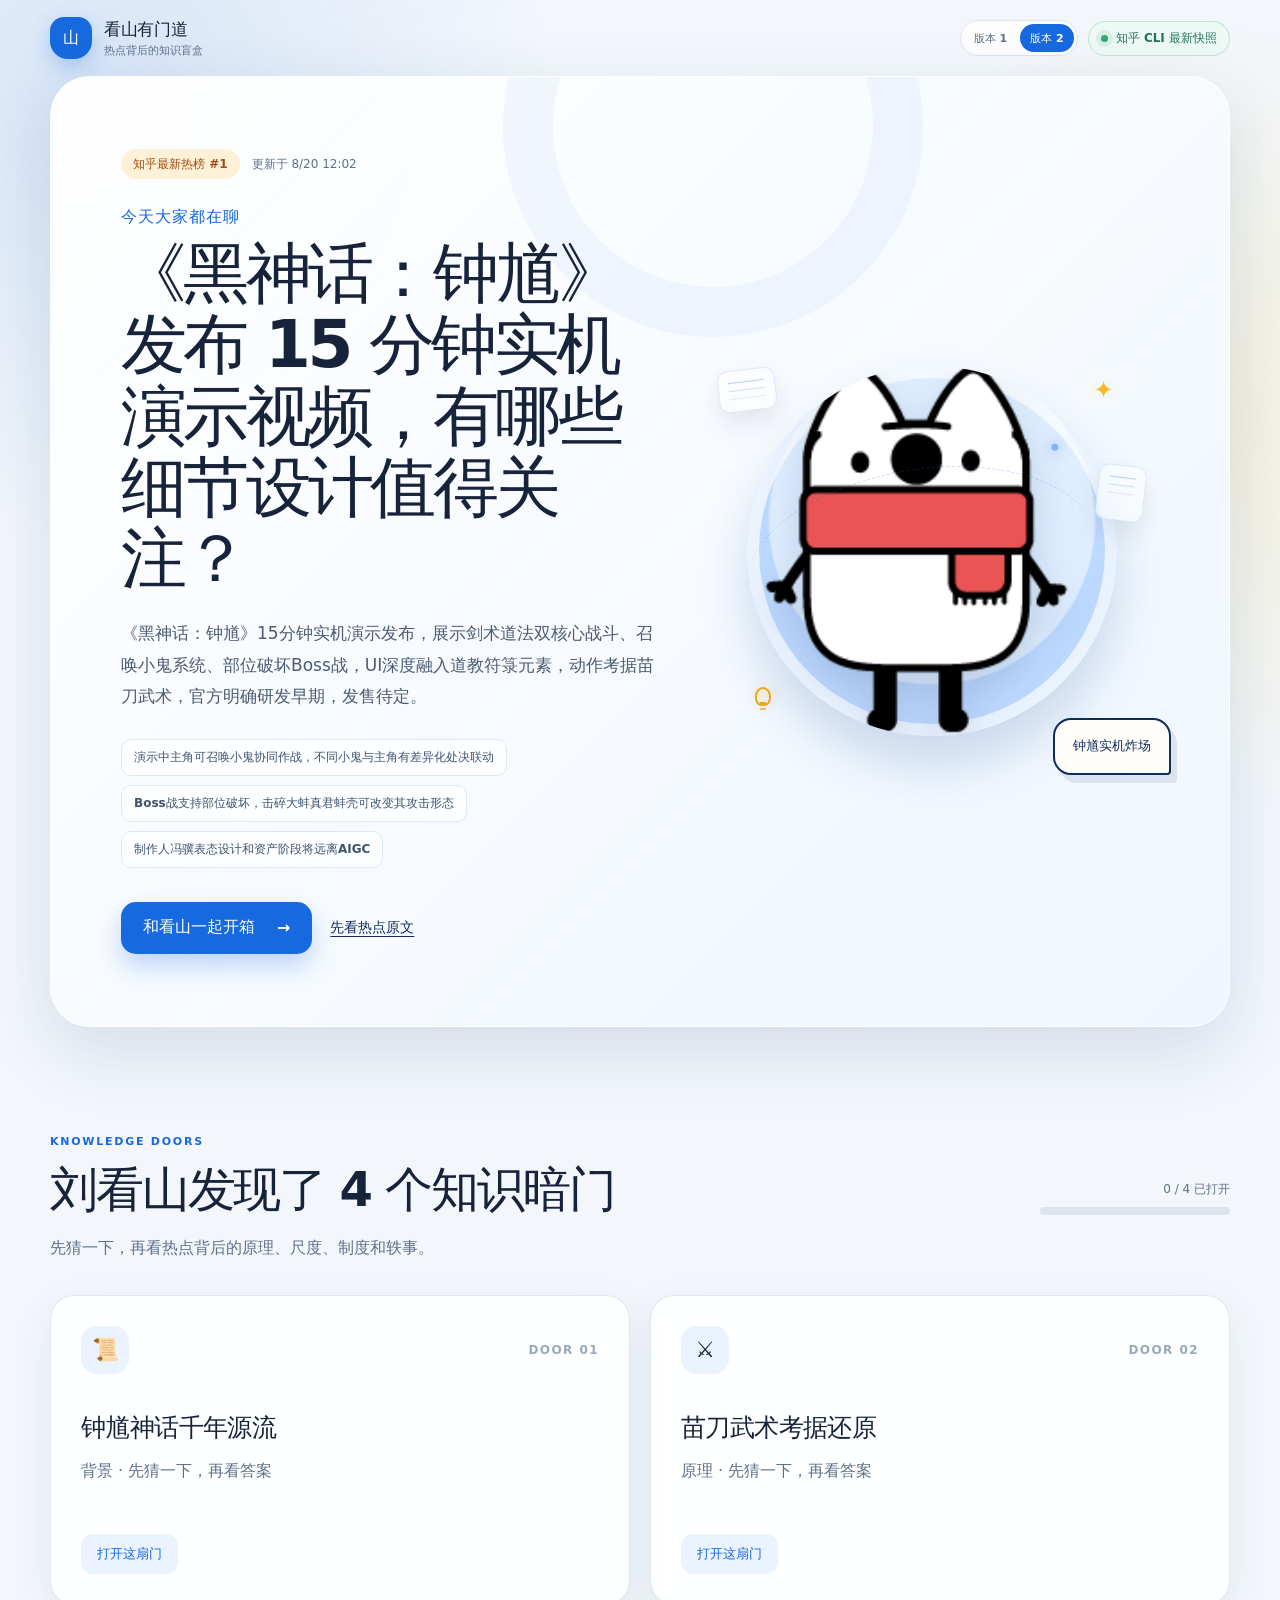
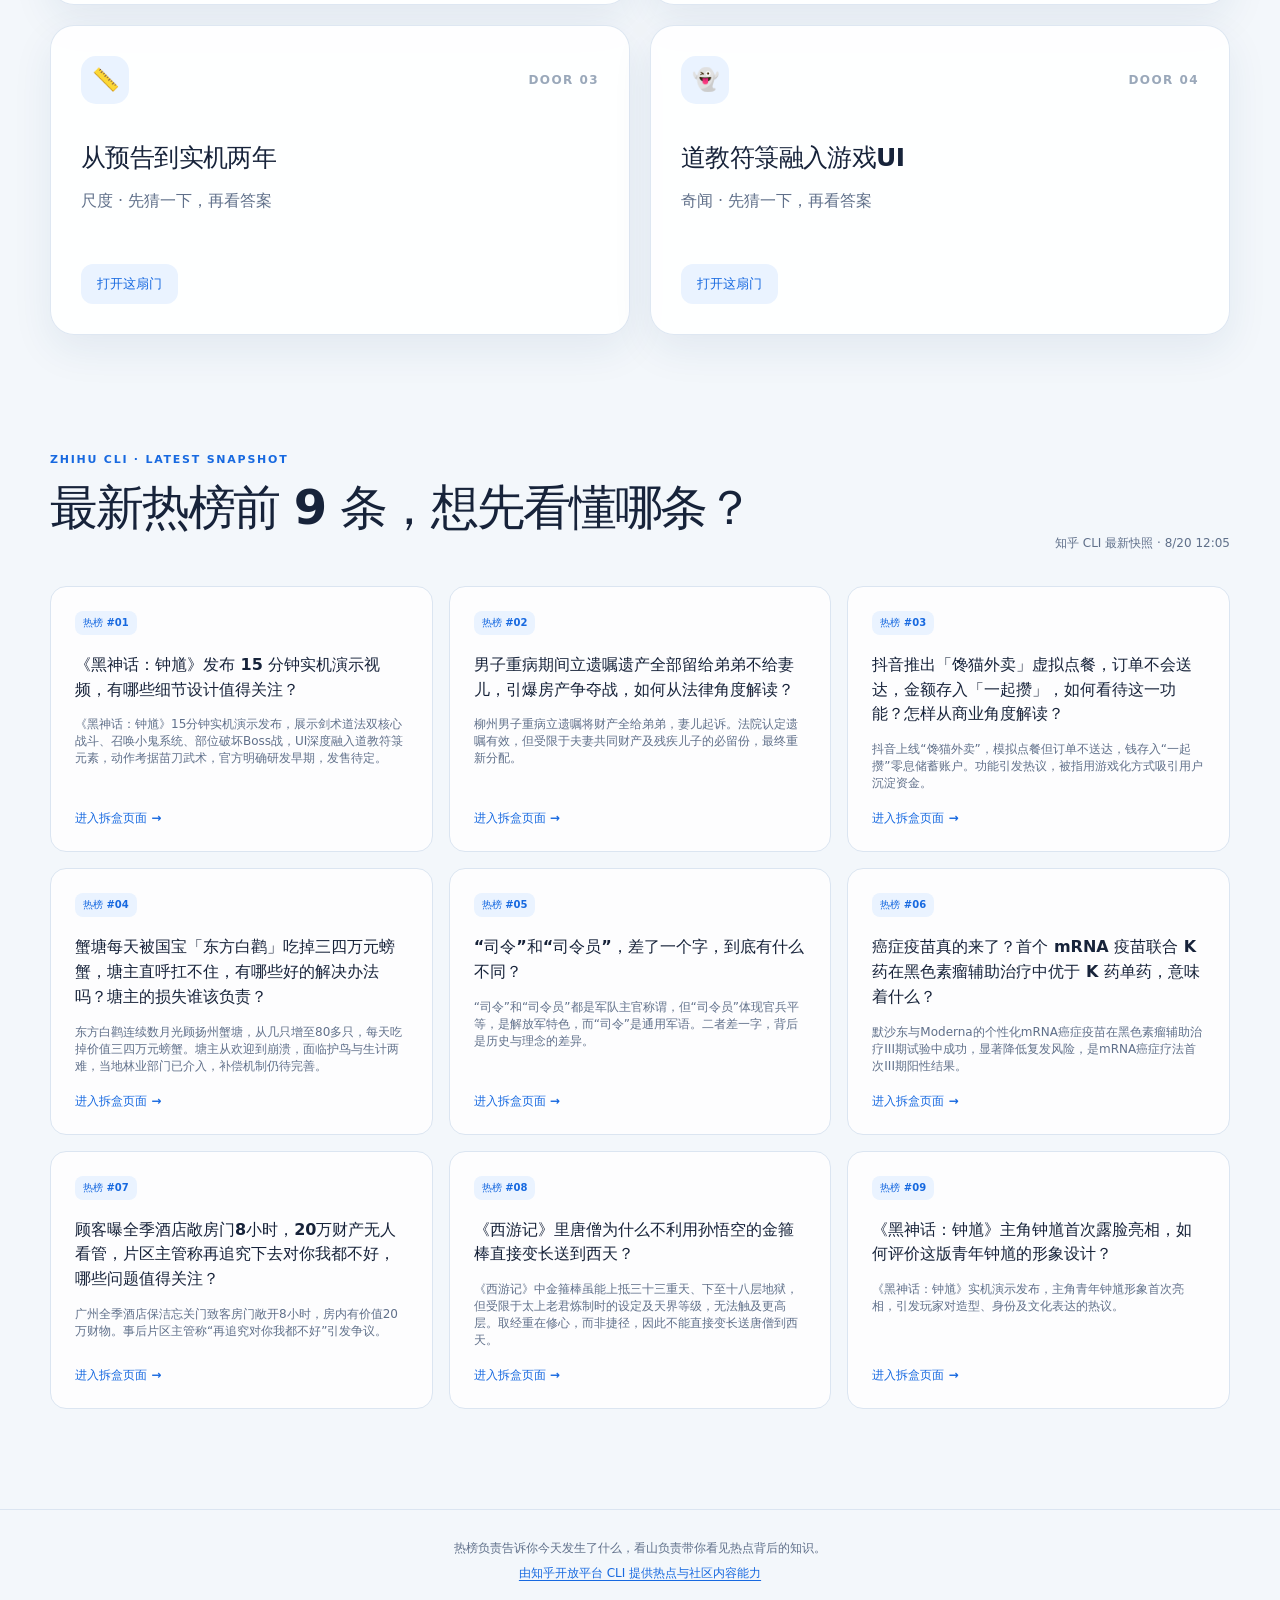
==== v2/index.html @ c2fd2f45 "chore: refresh hourly Zhihu hot boxes" ====
<!doctype html>
<html lang="zh-CN">
  <head>
    <meta charset="UTF-8" />
    <meta name="viewport" content="width=device-width, initial-scale=1.0" />
    <meta
      name="description"
      content="看山有门道：从知乎热榜出发，打开热点背后的知识盲盒。"
    />
    <title>看山有门道｜热点背后的知识盲盒</title>
    <style>
:root {
  --blue: #1769e0;
  --blue-dark: #0f2d5c;
  --blue-soft: #eaf3ff;
  --ink: #17233a;
  --muted: #60708a;
  --paper: #fffefa;
  --canvas: #f3f7fb;
  --yellow: #ffd86b;
  --orange: #ff9f43;
  --green: #31a875;
  --red: #f05a5a;
  --line: #dbe5f1;
  --shadow: 0 24px 70px rgba(24, 64, 115, 0.14);
  --radius-xl: 32px;
  --radius-lg: 24px;
  --radius-md: 16px;
  font-family: Inter, ui-sans-serif, system-ui, -apple-system, BlinkMacSystemFont,
    "Segoe UI", "PingFang SC", "Hiragino Sans GB", "Microsoft YaHei", sans-serif;
  color: var(--ink);
  background: var(--canvas);
  font-synthesis: none;
}

* {
  box-sizing: border-box;
}

html {
  scroll-behavior: smooth;
}

body {
  margin: 0;
  min-width: 320px;
  background:
    radial-gradient(circle at 8% 3%, rgba(23, 105, 224, 0.13), transparent 28rem),
    radial-gradient(circle at 92% 13%, rgba(255, 216, 107, 0.2), transparent 25rem),
    var(--canvas);
}

button,
a {
  -webkit-tap-highlight-color: transparent;
}

button {
  font: inherit;
}

a {
  color: inherit;
}

.site-header {
  width: min(1180px, calc(100% - 40px));
  min-height: 76px;
  margin: 0 auto;
  display: flex;
  align-items: center;
  justify-content: space-between;
  gap: 24px;
}

.brand {
  display: inline-flex;
  align-items: center;
  gap: 12px;
  text-decoration: none;
}

.brand-mark {
  width: 42px;
  height: 42px;
  display: grid;
  place-items: center;
  border-radius: 14px 14px 18px 18px;
  color: white;
  background: var(--blue);
  box-shadow: 0 8px 20px rgba(23, 105, 224, 0.25);
  font-weight: 900;
}

.brand strong,
.brand small {
  display: block;
}

.brand strong {
  font-size: 17px;
  letter-spacing: -0.02em;
}

.brand small {
  margin-top: 2px;
  color: var(--muted);
  font-size: 11px;
}

.live-status {
  display: flex;
  align-items: center;
  gap: 8px;
  padding: 8px 12px;
  border: 1px solid rgba(49, 168, 117, 0.25);
  border-radius: 999px;
  color: #237456;
  background: rgba(238, 250, 245, 0.9);
  font-size: 12px;
  font-weight: 700;
}

.header-actions {
  display: flex;
  align-items: center;
  gap: 10px;
}

.version-switcher {
  min-height: 36px;
  display: inline-flex;
  align-items: center;
  gap: 3px;
  padding: 3px;
  border: 1px solid var(--line);
  border-radius: 999px;
  background: rgba(255, 255, 255, 0.82);
}

.version-switcher a,
.version-switcher span {
  min-height: 28px;
  padding: 0 10px;
  display: inline-flex;
  align-items: center;
  border-radius: 999px;
  font-size: 11px;
  font-weight: 850;
  text-decoration: none;
}

.version-switcher a {
  color: var(--muted);
}

.version-switcher span {
  color: white;
  background: var(--blue);
}

.status-dot {
  width: 7px;
  height: 7px;
  border-radius: 50%;
  background: var(--green);
  box-shadow: 0 0 0 5px rgba(49, 168, 117, 0.12);
}

main {
  width: min(1180px, calc(100% - 40px));
  margin: 0 auto;
}

.hero {
  position: relative;
  min-height: 640px;
  padding: 72px 70px;
  display: grid;
  grid-template-columns: minmax(0, 1.08fr) minmax(340px, 0.92fr);
  align-items: center;
  gap: 50px;
  overflow: hidden;
  border: 1px solid rgba(255, 255, 255, 0.76);
  border-radius: 40px;
  background:
    linear-gradient(135deg, rgba(255, 255, 255, 0.96), rgba(238, 246, 255, 0.95));
  box-shadow: var(--shadow);
}

.hero::before {
  content: "";
  position: absolute;
  width: 320px;
  height: 320px;
  top: -160px;
  right: 26%;
  border: 50px solid rgba(23, 105, 224, 0.045);
  border-radius: 50%;
}

.hero-copy {
  position: relative;
  z-index: 2;
}

.eyebrow-row,
.hero-actions,
.section-heading,
.talk-actions {
  display: flex;
  align-items: center;
}

.eyebrow-row {
  gap: 12px;
}

.hot-rank {
  display: inline-flex;
  align-items: center;
  min-height: 30px;
  padding: 0 12px;
  border-radius: 999px;
  color: #a44d13;
  background: #fff1d7;
  font-size: 12px;
  font-weight: 800;
}

.topic-time {
  color: var(--muted);
  font-size: 12px;
}

.hero-kicker {
  margin: 28px 0 10px;
  color: var(--blue);
  font-size: 16px;
  font-weight: 800;
  letter-spacing: 0.06em;
}

h1,
h2,
h3,
p {
  margin-top: 0;
}

h1 {
  max-width: 680px;
  margin-bottom: 24px;
  font-size: clamp(38px, 5.2vw, 66px);
  line-height: 1.08;
  letter-spacing: -0.055em;
}

.topic-summary {
  max-width: 670px;
  margin-bottom: 26px;
  color: #4a5b73;
  font-size: 17px;
  line-height: 1.85;
}

.fact-strip {
  display: flex;
  flex-wrap: wrap;
  gap: 9px;
  margin-bottom: 34px;
}

.fact-chip {
  padding: 9px 12px;
  border: 1px solid #dce8f7;
  border-radius: 10px;
  color: #3f536f;
  background: rgba(255, 255, 255, 0.78);
  font-size: 12px;
  font-weight: 650;
}

.hero-actions,
.talk-actions {
  gap: 18px;
}

.primary-button,
.secondary-button {
  min-height: 52px;
  padding: 0 22px;
  border-radius: 15px;
  border: 0;
  cursor: pointer;
  font-weight: 800;
  transition: transform 180ms ease, box-shadow 180ms ease, background 180ms ease;
}

.primary-button {
  display: inline-flex;
  align-items: center;
  justify-content: center;
  gap: 22px;
  color: white;
  background: var(--blue);
  box-shadow: 0 12px 24px rgba(23, 105, 224, 0.25);
}

.secondary-button {
  color: var(--blue-dark);
  background: white;
  border: 1px solid var(--line);
}

.primary-button:hover,
.secondary-button:hover,
.box-button:hover {
  transform: translateY(-2px);
}

.primary-button:focus-visible,
.secondary-button:focus-visible,
.box-button:focus-visible,
.option-button:focus-visible,
.dialog-close:focus-visible,
a:focus-visible {
  outline: 3px solid rgba(23, 105, 224, 0.3);
  outline-offset: 3px;
}

.text-link {
  color: var(--blue-dark);
  font-size: 14px;
  font-weight: 750;
  text-underline-offset: 4px;
}

.hero-visual {
  position: relative;
  min-height: 455px;
  display: grid;
  place-items: center;
}

.mascot-shell {
  position: relative;
  z-index: 2;
  width: min(370px, 96%);
  aspect-ratio: 1 / 1;
  display: grid;
  place-items: center;
  overflow: hidden;
  border-radius: 50%;
  background:
    radial-gradient(circle at 50% 42%, #ffffff 0 34%, #dfeeff 35% 57%, #bed9ff 58% 100%);
  box-shadow:
    inset 0 0 0 12px rgba(255, 255, 255, 0.7),
    0 30px 50px rgba(36, 92, 159, 0.2);
}

.mascot-image {
  position: absolute;
  z-index: 3;
  display: none;
  width: 380%;
  max-width: none;
  height: auto;
  left: 5%;
  top: 50%;
  transform: translateY(-50%);
  filter: drop-shadow(0 18px 20px rgba(25, 62, 111, 0.18));
}

.mascot-fallback {
  position: relative;
  width: 170px;
  height: 210px;
}

.face {
  position: absolute;
  width: 170px;
  height: 185px;
  left: 0;
  top: 20px;
  border-radius: 48% 48% 45% 45%;
  background: #f9fbff;
  border: 8px solid var(--blue-dark);
}

.ear {
  position: absolute;
  z-index: 0;
  width: 66px;
  height: 72px;
  top: 0;
  border: 8px solid var(--blue-dark);
  background: #f9fbff;
  transform: rotate(45deg);
}

.ear-left {
  left: 5px;
  border-radius: 26px 8px 20px 8px;
}

.ear-right {
  right: 5px;
  border-radius: 8px 26px 8px 20px;
}

.eye {
  position: absolute;
  width: 11px;
  height: 15px;
  top: 76px;
  border-radius: 50%;
  background: var(--blue-dark);
}

.eye-left {
  left: 49px;
}

.eye-right {
  right: 49px;
}

.nose {
  position: absolute;
  width: 14px;
  height: 10px;
  left: 50%;
  top: 105px;
  border-radius: 50% 50% 45% 45%;
  background: var(--blue-dark);
  transform: translateX(-50%);
}

.scarf {
  position: absolute;
  z-index: 3;
  width: 152px;
  height: 30px;
  left: 9px;
  bottom: 7px;
  border-radius: 8px 18px 18px 8px;
  background: var(--blue);
  transform: rotate(-4deg);
}

.scarf::after {
  content: "";
  position: absolute;
  width: 58px;
  height: 24px;
  right: -42px;
  top: 12px;
  border-radius: 0 12px 12px 0;
  background: var(--blue);
  transform: rotate(12deg);
}

.visual-decor {
  position: absolute;
  inset: 0;
  z-index: 4;
  pointer-events: none;
}

.decor-route {
  position: absolute;
  left: 9%;
  top: 32%;
  width: 78%;
  height: 42%;
  border-top: 1px dashed rgba(23, 105, 224, 0.28);
  border-radius: 50%;
  transform: rotate(-9deg);
}

.decor-route::after {
  content: "";
  position: absolute;
  right: 7%;
  top: -4px;
  width: 7px;
  height: 7px;
  border-radius: 50%;
  background: #82b4f9;
  box-shadow: 0 0 13px rgba(23, 105, 224, 0.55);
  animation: route-pulse 3.8s ease-in-out infinite;
}

.decor-star {
  position: absolute;
  right: 10%;
  top: 12%;
  color: #f7b928;
  filter: drop-shadow(0 0 8px rgba(247, 185, 40, 0.32));
  font-size: 24px;
  font-style: normal;
  line-height: 1;
  animation: decor-twinkle 4.6s ease-in-out infinite;
}

.decor-star::before {
  content: "✦";
}

.decor-bulb {
  position: absolute;
  left: 11%;
  bottom: 16%;
  width: 16px;
  height: 19px;
  border: 2px solid #e9a91d;
  border-radius: 50% 50% 42% 42%;
  background: rgba(255, 216, 107, 0.22);
  box-shadow: 0 0 12px rgba(247, 185, 40, 0.24);
  animation: bulb-glow 4.6s -2.2s ease-in-out infinite;
}

.decor-bulb::after {
  content: "";
  position: absolute;
  left: 3px;
  right: 3px;
  bottom: -6px;
  height: 4px;
  border-top: 2px solid #e9a91d;
  border-bottom: 2px solid rgba(233, 169, 29, 0.7);
}

.decor-note {
  position: absolute;
  width: 58px;
  height: 42px;
  border: 1px solid rgba(23, 105, 224, 0.14);
  border-radius: 10px;
  background: rgba(255, 255, 255, 0.5);
  box-shadow: 0 12px 24px rgba(4, 19, 43, 0.08);
  backdrop-filter: blur(8px);
  animation: decor-drift 6s ease-in-out infinite;
}

.decor-note::before {
  content: "";
  position: absolute;
  left: 10px;
  right: 10px;
  top: 11px;
  height: 1px;
  background: rgba(23, 105, 224, 0.3);
  box-shadow: 0 8px 0 rgba(23, 105, 224, 0.2), 0 16px 0 rgba(23, 105, 224, 0.12);
}

.decor-note-one {
  left: 3%;
  top: 10%;
  transform: rotate(-7deg);
}

.decor-note-two {
  right: 3%;
  top: 31%;
  width: 48px;
  height: 56px;
  transform: rotate(7deg);
  animation-delay: -3s;
}

@keyframes route-pulse {
  0%, 100% { opacity: 0.45; transform: scale(0.72); }
  50% { opacity: 1; transform: scale(1); }
}

@keyframes decor-twinkle {
  0%, 100% { opacity: 0.35; transform: scale(0.78) rotate(0); }
  45% { opacity: 1; transform: scale(1.08) rotate(45deg); }
}

@keyframes bulb-glow {
  0%, 100% { opacity: 0.4; transform: scale(0.88); }
  45% { opacity: 1; transform: scale(1.08); box-shadow: 0 0 18px rgba(247, 185, 40, 0.42); }
}

@keyframes decor-drift {
  0%, 100% { translate: 0 0; }
  50% { translate: 0 -5px; }
}

.speech-bubble {
  position: absolute;
  z-index: 5;
  right: -12px;
  bottom: 4px;
  max-width: 226px;
  padding: 16px 18px;
  border: 2px solid var(--blue-dark);
  border-radius: 18px 18px 4px 18px;
  color: var(--blue-dark);
  background: var(--paper);
  box-shadow: 6px 8px 0 rgba(15, 45, 92, 0.1);
  font-size: 13px;
  font-weight: 750;
  line-height: 1.6;
}

.explore-section,
.talk-section,
.more-hot {
  padding: 108px 0 10px;
}

.section-heading {
  justify-content: space-between;
  gap: 40px;
  margin-bottom: 34px;
}

.section-heading h2,
.completion-copy h2 {
  margin-bottom: 12px;
  font-size: clamp(30px, 4vw, 48px);
  letter-spacing: -0.045em;
}

.section-heading p:not(.section-label),
.completion-copy > p:last-child {
  margin-bottom: 0;
  color: var(--muted);
  line-height: 1.7;
}

.section-label {
  margin-bottom: 10px;
  color: var(--blue);
  font-size: 11px;
  font-weight: 900;
  letter-spacing: 0.16em;
}

.progress-block {
  flex: 0 0 190px;
}

.progress-block > span {
  display: block;
  margin-bottom: 9px;
  color: var(--muted);
  font-size: 12px;
  text-align: right;
}

.progress-track {
  height: 8px;
  overflow: hidden;
  border-radius: 999px;
  background: #dce5ef;
}

.progress-track span {
  display: block;
  width: 0;
  height: 100%;
  border-radius: inherit;
  background: var(--blue);
  transition: width 300ms ease;
}

.box-grid {
  display: grid;
  grid-template-columns: repeat(2, minmax(0, 1fr));
  gap: 20px;
}

.box-card {
  position: relative;
  min-height: 310px;
  padding: 30px;
  display: flex;
  flex-direction: column;
  overflow: hidden;
  border: 1px solid rgba(219, 229, 241, 0.9);
  border-radius: var(--radius-lg);
  background: rgba(255, 255, 255, 0.9);
  box-shadow: 0 15px 40px rgba(28, 65, 110, 0.08);
  transition: border-color 180ms ease, transform 180ms ease, box-shadow 180ms ease;
}

.box-card:hover {
  transform: translateY(-4px);
  border-color: rgba(23, 105, 224, 0.25);
  box-shadow: 0 20px 50px rgba(28, 65, 110, 0.12);
}

.box-card.is-complete {
  border-color: rgba(49, 168, 117, 0.35);
  background: linear-gradient(145deg, #ffffff, #f1fbf7);
}

.box-index {
  display: flex;
  align-items: center;
  justify-content: space-between;
  margin-bottom: 38px;
}

.box-icon {
  width: 48px;
  height: 48px;
  display: grid;
  place-items: center;
  border-radius: 15px;
  background: var(--blue-soft);
  font-size: 22px;
}

.box-number {
  color: #9aa8ba;
  font-size: 12px;
  font-weight: 800;
  letter-spacing: 0.12em;
}

.box-card h3 {
  max-width: 440px;
  margin-bottom: 14px;
  font-size: 25px;
  line-height: 1.3;
  letter-spacing: -0.025em;
}

.box-card p {
  margin-bottom: 28px;
  color: var(--muted);
  line-height: 1.65;
}

.box-button {
  width: fit-content;
  margin-top: auto;
  padding: 11px 16px;
  border: 0;
  border-radius: 12px;
  color: var(--blue);
  background: var(--blue-soft);
  cursor: pointer;
  font-size: 13px;
  font-weight: 850;
  transition: transform 180ms ease, background 180ms ease;
}

.box-card.is-complete .box-button {
  color: #257a59;
  background: #e2f6ed;
}

.box-card.is-complete::after {
  content: "已打开";
  position: absolute;
  right: 28px;
  bottom: 30px;
  color: var(--green);
  font-size: 12px;
  font-weight: 850;
}

.talk-section[hidden] {
  display: none;
}

.talk-section {
  display: grid;
  grid-template-columns: minmax(240px, 0.65fr) minmax(420px, 1.35fr);
  gap: 44px 58px;
  align-items: start;
}

.completion-copy {
  position: sticky;
  top: 30px;
}

.talk-card {
  position: relative;
  padding: 42px;
  overflow: hidden;
  border-radius: var(--radius-xl);
  color: #f8fbff;
  background:
    radial-gradient(circle at 95% 3%, rgba(255, 216, 107, 0.28), transparent 16rem),
    linear-gradient(145deg, #0f2d5c, #155cb4 74%, #1769e0);
  box-shadow: 0 30px 65px rgba(15, 45, 92, 0.3);
}

.talk-card::before {
  content: "山";
  position: absolute;
  right: -6px;
  bottom: -80px;
  color: rgba(255, 255, 255, 0.06);
  font-size: 260px;
  font-weight: 900;
  line-height: 1;
}

.talk-card-head {
  position: relative;
  display: flex;
  align-items: flex-start;
  justify-content: space-between;
  gap: 20px;
  margin-bottom: 34px;
}

.talk-card-head span {
  color: #9dc8ff;
  font-size: 12px;
  font-weight: 900;
  letter-spacing: 0.15em;
}

.talk-card h3 {
  margin: 7px 0 0;
  font-size: 38px;
  letter-spacing: -0.04em;
}

.passport-stamp {
  width: 76px;
  height: 76px;
  display: grid;
  place-items: center;
  border: 2px solid var(--yellow);
  border-radius: 50%;
  color: var(--yellow);
  font-size: 12px;
  font-weight: 900;
  transform: rotate(10deg);
}

.talk-card ol {
  position: relative;
  margin: 0 0 32px;
  padding: 0;
  list-style: none;
  counter-reset: talk-points;
}

.talk-card li {
  counter-increment: talk-points;
  display: grid;
  grid-template-columns: 28px 1fr;
  gap: 12px;
  padding: 13px 0;
  border-bottom: 1px solid rgba(255, 255, 255, 0.12);
  line-height: 1.55;
}

.talk-card li::before {
  content: counter(talk-points, decimal-leading-zero);
  color: var(--yellow);
  font-size: 11px;
  font-weight: 900;
  line-height: 1.8;
}

.talk-opener {
  position: relative;
  padding: 20px;
  border: 1px solid rgba(255, 255, 255, 0.15);
  border-radius: 16px;
  background: rgba(255, 255, 255, 0.08);
}

.talk-opener span {
  color: var(--yellow);
  font-size: 11px;
  font-weight: 900;
}

.talk-opener p {
  margin: 8px 0 0;
  font-size: 17px;
  font-weight: 700;
  line-height: 1.65;
}

.talk-footer {
  position: relative;
  margin: 22px 0 0;
  color: #b8d3f5;
  font-size: 11px;
}

.talk-actions {
  grid-column: 2;
}

.more-hot {
  padding-bottom: 100px;
}

.section-heading.compact {
  align-items: flex-end;
}

.cache-time {
  color: var(--muted);
  font-size: 12px;
}

.hot-list {
  display: grid;
  grid-template-columns: repeat(3, minmax(0, 1fr));
  gap: 16px;
}

.hot-item {
  min-height: 190px;
  padding: 24px;
  display: flex;
  flex-direction: column;
  border: 1px solid var(--line);
  border-radius: var(--radius-md);
  text-decoration: none;
  background: rgba(255, 255, 255, 0.82);
  color: inherit;
  cursor: pointer;
  font: inherit;
  text-align: left;
  transition: transform 180ms ease, border-color 180ms ease;
}

.hot-item:hover {
  transform: translateY(-3px);
  border-color: rgba(23, 105, 224, 0.35);
}

.hot-item > span {
  width: fit-content;
  margin-bottom: 18px;
  padding: 5px 8px;
  border-radius: 8px;
  color: var(--blue);
  background: var(--blue-soft);
  font-size: 10px;
  font-weight: 900;
}

.hot-item h3 {
  margin-bottom: 14px;
  font-size: 16px;
  line-height: 1.55;
}

.hot-item p {
  margin: 0 0 18px;
  color: var(--muted);
  font-size: 12px;
}

.hot-item strong {
  margin-top: auto;
  color: var(--blue);
  font-size: 12px;
}

footer {
  padding: 30px 20px 50px;
  border-top: 1px solid var(--line);
  text-align: center;
  color: var(--muted);
  font-size: 12px;
}

footer p {
  margin-bottom: 8px;
}

footer a {
  color: var(--blue);
  text-underline-offset: 3px;
}

.knowledge-dialog {
  width: min(720px, calc(100% - 32px));
  max-height: min(88vh, 860px);
  padding: 0;
  overflow: auto;
  border: 0;
  border-radius: 28px;
  background: var(--paper);
  box-shadow: 0 35px 90px rgba(8, 30, 60, 0.35);
}

.knowledge-dialog::backdrop {
  background: rgba(10, 27, 51, 0.62);
  backdrop-filter: blur(6px);
}

.dialog-shell {
  position: relative;
  padding: 42px;
}

.dialog-close {
  position: absolute;
  z-index: 2;
  right: 20px;
  top: 18px;
  width: 38px;
  height: 38px;
  border: 0;
  border-radius: 50%;
  color: var(--muted);
  background: #edf2f7;
  cursor: pointer;
  font-size: 24px;
  line-height: 1;
}

.dialog-label {
  margin-bottom: 14px;
  color: var(--blue);
  font-size: 11px;
  font-weight: 900;
  letter-spacing: 0.14em;
}

.dialog-shell h2 {
  max-width: 590px;
  margin-bottom: 14px;
  font-size: clamp(28px, 5vw, 42px);
  line-height: 1.2;
  letter-spacing: -0.04em;
}

.dialog-intro {
  margin-bottom: 26px;
  color: var(--muted);
  line-height: 1.7;
}

.option-list {
  display: grid;
  gap: 10px;
}

.option-button {
  width: 100%;
  min-height: 52px;
  padding: 12px 16px;
  display: grid;
  grid-template-columns: 28px 1fr;
  align-items: center;
  gap: 12px;
  border: 1px solid var(--line);
  border-radius: 13px;
  color: var(--ink);
  background: white;
  cursor: pointer;
  text-align: left;
  transition: border-color 150ms ease, background 150ms ease;
}

.option-button:hover {
  border-color: rgba(23, 105, 224, 0.45);
  background: var(--blue-soft);
}

.option-letter {
  width: 28px;
  height: 28px;
  display: grid;
  place-items: center;
  border-radius: 8px;
  color: var(--blue);
  background: var(--blue-soft);
  font-size: 11px;
  font-weight: 900;
}

.reveal {
  animation: reveal-in 280ms ease both;
}

.answer-result {
  margin-bottom: 22px;
  padding: 14px 16px;
  border-radius: 12px;
  color: #31516f;
  background: #edf5ff;
  font-size: 13px;
  line-height: 1.6;
}

.answer-result strong {
  color: var(--blue);
}

.knowledge-headline {
  margin-bottom: 24px;
  padding-left: 18px;
  border-left: 5px solid var(--yellow);
  font-size: 24px;
  font-weight: 900;
  line-height: 1.4;
}

.explanation-list {
  display: grid;
  gap: 12px;
  margin-bottom: 22px;
}

.explanation-item {
  display: grid;
  grid-template-columns: 22px 1fr;
  gap: 10px;
  color: #43546b;
  line-height: 1.7;
}

.explanation-item span:first-child {
  color: var(--blue);
  font-weight: 900;
}

.misconception,
.takeaway {
  margin-top: 14px;
  padding: 16px 18px;
  border-radius: 14px;
  line-height: 1.65;
}

.misconception {
  color: #7a5420;
  background: #fff5df;
}

.takeaway {
  color: #1f5e48;
  background: #eaf8f2;
}

.misconception strong,
.takeaway strong {
  display: block;
  margin-bottom: 4px;
  font-size: 12px;
}

.source-list {
  margin-top: 25px;
  padding-top: 20px;
  border-top: 1px solid var(--line);
}

.source-list > span {
  display: block;
  margin-bottom: 10px;
  color: var(--muted);
  font-size: 11px;
  font-weight: 850;
}

.source-list a {
  display: block;
  margin-top: 7px;
  color: var(--blue);
  font-size: 12px;
  line-height: 1.5;
  text-underline-offset: 3px;
}

.dialog-next {
  width: 100%;
  margin-top: 26px;
}

.toast {
  position: fixed;
  z-index: 20;
  left: 50%;
  bottom: 28px;
  padding: 12px 18px;
  border-radius: 12px;
  color: white;
  background: var(--blue-dark);
  box-shadow: 0 12px 30px rgba(10, 30, 60, 0.28);
  opacity: 0;
  pointer-events: none;
  transform: translate(-50%, 12px);
  transition: opacity 180ms ease, transform 180ms ease;
  font-size: 13px;
  font-weight: 750;
}

.toast.is-visible {
  opacity: 1;
  transform: translate(-50%, 0);
}

.load-error {
  padding: 28px;
  border: 1px solid #ffd1d1;
  border-radius: 16px;
  color: #7c3737;
  background: #fff3f3;
}

@keyframes reveal-in {
  from {
    opacity: 0;
    transform: translateY(8px);
  }
  to {
    opacity: 1;
    transform: translateY(0);
  }
}

@media (max-width: 900px) {
  .hero {
    min-height: auto;
    padding: 58px 44px;
    grid-template-columns: 1fr;
  }

  .hero-visual {
    min-height: 390px;
  }

  .box-grid,
  .hot-list {
    grid-template-columns: 1fr 1fr;
  }

  .talk-section {
    grid-template-columns: 1fr;
  }

  .completion-copy {
    position: static;
  }

  .talk-actions {
    grid-column: 1;
  }
}

@media (max-width: 640px) {
  .site-header,
  main {
    width: min(100% - 24px, 1180px);
  }

  .site-header {
    min-height: 66px;
  }

  .brand small,
  .live-status span:last-child {
    display: none;
  }

  .header-actions {
    gap: 6px;
  }

  .version-switcher a,
  .version-switcher span {
    padding: 0 8px;
  }

  .hero {
    padding: 38px 22px 28px;
    border-radius: 28px;
  }

  h1 {
    font-size: 39px;
  }

  .topic-summary {
    font-size: 15px;
  }

  .hero-actions {
    align-items: flex-start;
    flex-direction: column;
  }

  .primary-button {
    width: 100%;
  }

  .hero-visual {
    min-height: 330px;
  }

  .mascot-shell {
    width: 260px;
  }

  .speech-bubble {
    right: 0;
    max-width: 190px;
  }

  .explore-section,
  .talk-section,
  .more-hot {
    padding-top: 76px;
  }

  .section-heading {
    align-items: flex-start;
    flex-direction: column;
    gap: 22px;
  }

  .progress-block {
    width: 100%;
    flex-basis: auto;
  }

  .progress-block > span {
    text-align: left;
  }

  .box-grid,
  .hot-list {
    grid-template-columns: 1fr;
  }

  .box-card {
    min-height: 280px;
    padding: 24px;
  }

  .talk-card,
  .dialog-shell {
    padding: 28px 22px;
  }

  .talk-card h3 {
    font-size: 32px;
  }

  .passport-stamp {
    width: 64px;
    height: 64px;
    font-size: 10px;
  }

  .talk-actions {
    align-items: stretch;
    flex-direction: column;
  }

  .knowledge-dialog {
    width: calc(100% - 18px);
    max-height: 92vh;
    border-radius: 22px;
  }
}

@media (prefers-reduced-motion: reduce) {
  *,
  *::before,
  *::after {
    scroll-behavior: auto !important;
    animation-duration: 0.01ms !important;
    transition-duration: 0.01ms !important;
  }
}

</style>
  </head>
  <body>
    <header class="site-header">
      <a class="brand" href="#top" aria-label="看山有门道首页">
        <span class="brand-mark" aria-hidden="true">山</span>
        <span>
          <strong>看山有门道</strong>
          <small>热点背后的知识盲盒</small>
        </span>
      </a>
      <div class="header-actions">
        <nav class="version-switcher" aria-label="选择展示版本">
          <a href="../">版本 1</a><span aria-current="page">版本 2</span>
        </nav>
        <div class="live-status" aria-label="数据状态">
          <span class="status-dot" aria-hidden="true"></span>
          <span id="data-status">知乎 CLI 最新快照</span>
        </div>
      </div>
    </header>

    <main id="top">
      <section class="hero" aria-labelledby="topic-title">
        <div class="hero-copy">
          <div class="eyebrow-row">
            <span class="hot-rank" id="topic-rank">今日热榜</span>
            <span class="topic-time" id="topic-time"></span>
          </div>
          <p class="hero-kicker">今天大家都在聊</p>
          <h1 id="topic-title">热点加载中…</h1>
          <p class="topic-summary" id="topic-summary"></p>
          <div class="fact-strip" id="fact-strip" aria-label="事件要点"></div>
          <div class="hero-actions">
            <button class="primary-button" id="start-button" type="button">
              <span>和看山一起开箱</span>
              <span aria-hidden="true">→</span>
            </button>
            <a class="text-link" id="topic-source" href="#" target="_blank" rel="noreferrer">
              先看热点原文
            </a>
          </div>
        </div>

        <div class="hero-visual" aria-label="刘看山发现了四个知识暗门">
          <div class="visual-decor" aria-hidden="true">
            <i class="decor-route"></i>
            <i class="decor-star"></i>
            <i class="decor-bulb"></i>
            <i class="decor-note decor-note-one"></i>
            <i class="decor-note decor-note-two"></i>
          </div>
          <div class="mascot-shell">
            <img
              class="mascot-image"
              id="mascot-image"
              src="[data-uri]"
              alt="刘看山"
            />
            <div class="mascot-fallback" id="mascot-fallback" aria-hidden="true">
              <span class="ear ear-left"></span>
              <span class="ear ear-right"></span>
              <span class="face">
                <i class="eye eye-left"></i>
                <i class="eye eye-right"></i>
                <i class="nose"></i>
              </span>
              <span class="scarf"></span>
            </div>
          </div>
          <div class="speech-bubble" id="speech-bubble"></div>
        </div>
      </section>

      <section class="explore-section" id="explore" aria-labelledby="explore-title">
        <div class="section-heading">
          <div>
            <p class="section-label">KNOWLEDGE DOORS</p>
            <h2 id="explore-title">刘看山发现了 4 个知识暗门</h2>
            <p>先猜一下，再看热点背后的原理、尺度、制度和轶事。</p>
          </div>
          <div class="progress-block" aria-live="polite">
            <span id="progress-label">0 / 4 已打开</span>
            <div class="progress-track" aria-hidden="true">
              <span id="progress-bar"></span>
            </div>
          </div>
        </div>
        <div class="box-grid" id="box-grid"></div>
      </section>

      <section class="talk-section" id="talk-section" aria-labelledby="talk-title" hidden>
        <div class="completion-copy">
          <p class="section-label">TODAY'S TALK CARD</p>
          <h2 id="talk-title">今天，有的聊了</h2>
          <p>四个知识暗门已经打开。刘看山替你整理了一张可以直接带走的谈资卡。</p>
        </div>
        <article class="talk-card" id="talk-card">
          <div class="talk-card-head">
            <div>
              <span>今天有的聊</span>
              <h3 id="talk-topic">台风雨</h3>
            </div>
            <div class="passport-stamp" aria-label="刘看山知识护照已盖章">看山认证</div>
          </div>
          <ol id="talk-points"></ol>
          <div class="talk-opener">
            <span>自然开场</span>
            <p id="talk-opener"></p>
          </div>
          <p class="talk-footer">来源可追溯 · 观点有上下文 · 最后更新 <span id="card-time"></span></p>
        </article>
        <div class="talk-actions">
          <button class="primary-button" id="copy-button" type="button">复制开场白</button>
          <button class="secondary-button" id="reset-button" type="button">再走一遍</button>
        </div>
      </section>

      <section class="more-hot" aria-labelledby="more-title">
        <div class="section-heading compact">
          <div>
            <p class="section-label">ZHIHU CLI · LATEST SNAPSHOT</p>
            <h2 id="more-title">最新热榜前 9 条，想先看懂哪条？</h2>
          </div>
          <span class="cache-time" id="hot-cache-time"></span>
        </div>
        <div class="hot-list" id="hot-list"></div>
      </section>
    </main>

    <footer>
      <p>热榜负责告诉你今天发生了什么，看山负责带你看见热点背后的知识。</p>
      <a href="https://developer.zhihu.com/docs?key=zhihu_cli" target="_blank" rel="noreferrer">
        由知乎开放平台 CLI 提供热点与社区内容能力
      </a>
    </footer>

    <dialog class="knowledge-dialog" id="knowledge-dialog">
      <form method="dialog" class="dialog-shell">
        <button class="dialog-close" value="close" aria-label="关闭知识盲盒">×</button>
        <div id="dialog-content"></div>
      </form>
    </dialog>

    <div class="toast" id="toast" role="status" aria-live="polite"></div>
    <script type="module">
const els = {
  topicRank: document.querySelector("#topic-rank"),
  topicTime: document.querySelector("#topic-time"),
  topicTitle: document.querySelector("#topic-title"),
  topicSummary: document.querySelector("#topic-summary"),
  topicSource: document.querySelector("#topic-source"),
  factStrip: document.querySelector("#fact-strip"),
  startButton: document.querySelector("#start-button"),
  boxGrid: document.querySelector("#box-grid"),
  progressLabel: document.querySelector("#progress-label"),
  progressBar: document.querySelector("#progress-bar"),
  talkSection: document.querySelector("#talk-section"),
  talkTopic: document.querySelector("#talk-topic"),
  talkPoints: document.querySelector("#talk-points"),
  talkOpener: document.querySelector("#talk-opener"),
  cardTime: document.querySelector("#card-time"),
  copyButton: document.querySelector("#copy-button"),
  resetButton: document.querySelector("#reset-button"),
  hotList: document.querySelector("#hot-list"),
  hotCacheTime: document.querySelector("#hot-cache-time"),
  dataStatus: document.querySelector("#data-status"),
  dialog: document.querySelector("#knowledge-dialog"),
  dialogContent: document.querySelector("#dialog-content"),
  toast: document.querySelector("#toast"),
  mascotImage: document.querySelector("#mascot-image"),
  mascotFallback: document.querySelector("#mascot-fallback"),
  speechBubble: document.querySelector("#speech-bubble")
};

const state = {
  payload: null,
  payloads: [],
  hotList: null,
  completed: new Set(),
  completedByTopic: new Map(),
  activeBox: null
};

const formatter = new Intl.DateTimeFormat("zh-CN", {
  month: "numeric",
  day: "numeric",
  hour: "2-digit",
  minute: "2-digit",
  hour12: false
});

function escapeHtml(value) {
  return String(value ?? "")
    .replaceAll("&", "&amp;")
    .replaceAll("<", "&lt;")
    .replaceAll(">", "&gt;")
    .replaceAll('"', "&quot;")
    .replaceAll("'", "&#039;");
}

function formatTime(value) {
  const date = new Date(value);
  return Number.isNaN(date.valueOf()) ? "时间待确认" : formatter.format(date);
}

const embeddedData = {"data/hot-pages.json":{"generatedAt":"2026-08-20T12:05:56.923Z","source":"Zhihu official CLI","items":[{"id":"hot-1-d2c4556c","updatedAt":"2026-08-20T12:02:49.995Z","mode":"zhihu-cli-answer","topic":{"rank":"知乎最新热榜 #1","shortTitle":"钟馗实机细节揭秘","title":"《黑神话：钟馗》发布 15 分钟实机演示视频，有哪些细节设计值得关注？","summary":"《黑神话：钟馗》15分钟实机演示发布，展示剑术道法双核心战斗、召唤小鬼系统、部位破坏Boss战，UI深度融入道教符箓元素，动作考据苗刀武术，官方明确研发早期，发售待定。","facts":["演示中主角可召唤小鬼协同作战，不同小鬼与主角有差异化处决联动","Boss战支持部位破坏，击碎大蚌真君蚌壳可改变其攻击形态","制作人冯骥表态设计和资产阶段将远离AIGC"],"sourceUrl":"https://www.zhihu.com/question/2073711181198357987","thumbnailUrl":"https://pic2.zhimg.com/v2-1419d786f2b3efabc796458661535125.jpg","talkOpener":"刚看完黑神话钟馗那15分钟实机，你想不想知道它跟悟空比到底改了什么？","visualTokens":["符箓","苗刀","召唤"],"bubble":"钟馗实机炸场","boxes":[{"id":"door-1","label":"背景","icon":"📜","clue":"钟馗神话千年源流","question":"钟馗捉鬼的传说最早可追溯到哪个朝代？","options":["宋代","唐代","明代"],"answer":1,"answerNote":"最晚可追溯至唐代文献，沈括《梦溪笔谈》转引《唐逸史》记载唐玄宗梦见钟馗捉鬼。","headline":"钟馗信仰的千年演化","explanation":["唐代文献已记载钟馗捉鬼传说，唐玄宗命吴道子画钟馗像颁行天下","宋代形成岁除悬挂钟馗像的民俗，南宋龚开画有《中山出游图》","明清民间传说完善了钟馗貌丑落第、撞阶而死、立誓除妖的故事"],"misconception":"钟馗只是民间普通鬼怪形象，缺乏正统文化脉络","talkLine":"原来钟馗在唐代就已经是官方认证的镇邪符号了，比我想的早得多。","sources":[{"title":"知乎热榜原文","url":"https://www.zhihu.com/question/2073711181198357987"}]},{"id":"door-2","label":"原理","icon":"⚔️","clue":"苗刀武术考据还原","question":"演示中长刀化身的招式主要参考了什么刀法？","options":["苗刀","唐刀","雁翎刀"],"answer":0,"answerNote":"B站UP主对比解析显示，招式使用左坳步削刀、阴阳把劈刀等，精准还原苗刀风格。","headline":"游戏动作背后的真实武术","explanation":["演示招式依次对应苗刀传统套路，体现以身催刀风格","阴阳把握法（前手虎口朝内、后手朝外）源自明代单刀法选","单刺刀势、推刀势等动作与武术名家实操示范如出一辙"],"misconception":"动作设计是纯虚构创作，与现实武术无关","talkLine":"没想到游戏里那些帅气刀招，真的能在传统武术里找到出处。","sources":[{"title":"知乎热榜原文","url":"https://www.zhihu.com/question/2073711181198357987"}]},{"id":"door-3","label":"尺度","icon":"📏","clue":"从预告到实机两年","question":"《黑神话：钟馗》首支预告与本次实机演示相隔多久？","options":["一年","两年","三年"],"answer":0,"answerNote":"首支预告在2025年8月20日放出，本次实机演示为2026年8月20日，隔一年。","headline":"黑神话系列的820传统","explanation":["2024年8月20日《悟空》发售，次年同日放出《钟馗》首支预告","2026年8月20日发布15分钟实机演示，820已成系列固定发布日","官方注明项目仍处研发早期，社区预期发售窗口可能在2028年"],"misconception":"15分钟实机演示意味着游戏已经接近完成","talkLine":"原来820对黑神话系列来说，就像苹果的秋季发布会一样是固定节日。","sources":[{"title":"知乎热榜原文","url":"https://www.zhihu.com/question/2073711181198357987"}]},{"id":"door-4","label":"奇闻","icon":"👻","clue":"道教符箓融入游戏UI","question":"演示中技能UI图案与道教符箓的关系是什么？","options":["完全原创设计","拆解符箓部件二创","直接复制符箓原文"],"answer":1,"answerNote":"UI图案从道教符咒部件拆解二次创作，如三清符头与符胆结合、云篆符文线条。","headline":"游戏UI中的道教符号密码","explanation":["技能一图标形似道教法器火轮，象征驱邪之力","技能二融合三清符头与符胆结构，体现三清统御之意","技能三借鉴云篆体符文流动线条，暗合道家自然审美"],"misconception":"技能图标只是随意设计的魔法特效，无文化内涵","talkLine":"游科把道教符箓拆了重组做游戏界面，这细节控也太绝了。","sources":[{"title":"知乎热榜原文","url":"https://www.zhihu.com/question/2073711181198357987"}]}]}},{"id":"hot-2-541faa96","updatedAt":"2026-08-20T12:03:05.709Z","mode":"zhihu-cli-answer","topic":{"rank":"知乎最新热榜 #2","shortTitle":"遗嘱边界","title":"男子重病期间立遗嘱遗产全部留给弟弟不给妻儿，引爆房产争夺战，如何从法律角度解读？","summary":"柳州男子重病立遗嘱将财产全给弟弟，妻儿起诉。法院认定遗嘱有效，但受限于夫妻共同财产及残疾儿子的必留份，最终重新分配。","facts":["遗嘱经法院认定真实有效","法律要求为缺乏劳动能力又无生活来源的继承人保留必要份额","立遗嘱后又变卖财产，视为撤回遗嘱相关内容"],"sourceUrl":"https://www.zhihu.com/question/2073466033290090473","thumbnailUrl":"https://pic4.zhimg.com/v2-84f0273bb8f7f2dbecd8ad7ae0d63f4b.png","talkOpener":"最近有个遗嘱官司挺火的，你知道法律上遗嘱也不能完全想给谁就给谁吗？","visualTokens":["必留份","共同财产","遗嘱撤回"],"bubble":"遗产权属的双重边界","boxes":[{"id":"door-1","label":"背景","icon":"🏠","clue":"重病立嘱惹风波","question":"伍州立遗嘱时，妻子罗美和儿子们是否知情？","options":["A. 完全不知情","B. 知情并同意","C. 事后知晓但未反对"],"answer":0,"answerNote":"根据报道，伍州立遗嘱时妻子和两个儿子完全不知情，直到伍峰拿出遗嘱主张权利才得知。","headline":"遗嘱背后：被隐瞒的家人","explanation":["伍州2023年9月27日立下自书遗嘱，将房产、铺面等全部留给弟弟伍峰","直到伍州去世，伍峰出示遗嘱，妻子罗美和两个儿子才知晓此事","知情权不是遗嘱生效要件，但引发了家庭信任危机"],"misconception":"很多人以为立遗嘱必须告知家人，其实法律并未要求，只要形式合法、意思真实即可。","talkLine":"你知道吗？立遗嘱不一定要告诉家人，但瞒着可能会引发更大的矛盾。","sources":[{"title":"知乎热榜原文","url":"https://www.zhihu.com/question/2073466033290090473"}]},{"id":"door-2","label":"原理","icon":"⚖️","clue":"法律如何限制遗嘱自由","question":"民法典规定，遗嘱应当为哪类继承人保留必要份额？","options":["A. 所有失去劳动能力的继承人","B. 缺乏劳动能力又没有生活来源的继承人","C. 未成年子女"],"answer":1,"answerNote":"《民法典》第1141条规定，遗嘱应当为缺乏劳动能力又没有生活来源的继承人保留必要的遗产份额，即“必留份”。","headline":"遗嘱自由的底线：必留份","explanation":["必留份制度确保弱势继承人的基本生存权益","本案中伍大智力二级残疾，无劳动能力无生活来源，因此必须保留份额","遗嘱违反必留份规定的部分无效"],"misconception":"有人以为遗嘱可以完全剥夺任何人的继承权，但法律为弱势继承人设置了底线。","talkLine":"遗嘱不是想怎么写就怎么写，法律给弱势继承人留了‘必留份’。","sources":[{"title":"知乎热榜原文","url":"https://www.zhihu.com/question/2073466033290090473"}]},{"id":"door-3","label":"尺度","icon":"🔢","clue":"夫妻共同财产怎么分","question":"夫妻共同财产中，一方能通过遗嘱处分的比例是多少？","options":["A. 50%","B. 100%","C. 30%"],"answer":0,"answerNote":"夫妻共同财产在分割遗产时，先分出一半归配偶所有，剩下的一半才属于遗产，立遗嘱人只能处分自己的50%。","headline":"50%的界限：共同财产的处分权","explanation":["《民法典》第1153条规定，分割遗产时，先分出一半给配偶","伍州只能处分属于自己的50%份额，无权处置罗美的部分","本案中房产分割：罗美50%，伍峰30%，伍大20%"],"misconception":"很多人以为登记在自己名下的财产就是自己的，但婚后购置的财产通常属于共同财产。","talkLine":"结婚后挣的钱、买的房，法律默认一人一半，遗嘱也只能动自己的那份。","sources":[{"title":"知乎热榜原文","url":"https://www.zhihu.com/question/2073466033290090473"}]},{"id":"door-4","label":"奇闻","icon":"🔄","clue":"卖铺面等于改遗嘱","question":"伍州立遗嘱后又卖掉铺面，法律上如何认定？","options":["A. 遗嘱继续有效，售款按遗嘱分配","B. 视为撤回遗嘱中关于铺面的部分","C. 遗嘱全部无效"],"answer":1,"answerNote":"《民法典》第1142条规定，立遗嘱后实施与遗嘱内容相反的民事法律行为，视为撤回遗嘱相关内容。","headline":"行为即撤回：卖掉的财产不算遗嘱","explanation":["伍州2024年8月卖铺面，成交67万，部分还债，37万入弟弟账户","该行为被法院视为撤回遗嘱中铺面的处置安排","因此售款按法定继承分割，而非按遗嘱归伍峰一人"],"misconception":"有人以为遗嘱是永久有效的，但后续的处分行为会自动修改遗嘱。","talkLine":"遗嘱不是一锤定音，你后面自己把东西卖了，就等于改了遗嘱。","sources":[{"title":"知乎热榜原文","url":"https://www.zhihu.com/question/2073466033290090473"}]}]}},{"id":"hot-3-4321a280","updatedAt":"2026-08-20T12:05:31.748Z","mode":"zhihu-cli-answer","topic":{"rank":"知乎最新热榜 #3","shortTitle":"抖音馋猫外卖","title":"抖音推出「馋猫外卖」虚拟点餐，订单不会送达，金额存入「一起攒」，如何看待这一功能？怎样从商业角度解读？","summary":"抖音上线“馋猫外卖”，模拟点餐但订单不送达，钱存入“一起攒”零息储蓄账户。功能引发热议，被指用游戏化方式吸引用户沉淀资金。","facts":["馋猫外卖界面复刻真实外卖平台，但支付后资金存入个人“馋猫钱罐”，订单虚拟。","用户资金可随时提现至抖音零钱，但无利息，提现到银行卡需付0.1%手续费。","该功能源自韩国应用FoodNeverComes，旨在用模拟消费缓解冲动点外卖。"],"sourceUrl":"https://www.zhihu.com/question/2073021871205913577","thumbnailUrl":"https://pic3.zhimg.com/v2-9f0ce27d292700edeb0f5c04595cc5ca.jpg","talkOpener":"最近抖音那个“馋猫外卖”你试了吗？点了外卖却永远不送到，钱还帮你存起来，挺有意思的。","visualTokens":["模拟","零息","冲动"],"bubble":"无息存款新玩法","boxes":[{"id":"door-1","label":"背景","icon":"📱","clue":"抖音为何做假外卖","question":"抖音推出“馋猫外卖”的主要目的是？","options":["A. 挑战美团外卖","B. 培养用户存钱习惯","C. 测试新配送系统"],"answer":1,"answerNote":"功能核心是让用户模拟点外卖并攒钱，本质是吸引用户将资金留在抖音支付体系。","headline":"抖音的“无息存款”新玩法","explanation":["用户支付的金额进入“馋猫钱罐”，属于抖音支付账户，平台可沉淀资金。","资金不产生利息，但平台可能利用备付金获取收益。","功能借鉴韩国应用FoodNeverComes，但增加存钱机制。"],"misconception":"以为这是真实外卖服务，其实完全是虚拟体验。","talkLine":"这招其实是在圈用户零钱，跟银行无息存款一个道理。","sources":[{"title":"知乎热榜原文","url":"https://www.zhihu.com/question/2073021871205913577"}]},{"id":"door-2","label":"原理","icon":"🧠","clue":"多巴胺如何影响消费","question":"为何“假装点外卖”能让人满足？","options":["A. 因为省钱","B. 多巴胺在期待中分泌","C. 因为好玩"],"answer":1,"answerNote":"多巴胺峰值在期待奖励时，而非获得时，模拟点餐提供类似愉悦感。","headline":"多巴胺驱动的“模拟消费”","explanation":["浏览、加购、下单过程刺激多巴胺，满足消费冲动。","将冲动转化为储蓄，减少真实支出。","类似“多巴胺网站”概念，利用心理机制。"],"misconception":"认为只是简单游戏，实际是消费心理的精准设计。","talkLine":"原来我们点的不是外卖，是多巴胺。","sources":[{"title":"知乎热榜原文","url":"https://www.zhihu.com/question/2073021871205913577"}]},{"id":"door-3","label":"尺度","icon":"💰","clue":"资金沉淀规模估算","question":"仅两周时间，“馋猫外卖”可能沉淀多少资金？","options":["A. 不足1亿元","B. 接近20亿元","C. 超过100亿元"],"answer":1,"answerNote":"按2300万访问量、人均余额86元估算，沉淀约20亿元。","headline":"20亿资金的无息池","explanation":["访问量2300万，人均余额86元，估算总沉淀约20亿。","按年化0.35%计算，平台一年可获超700万元利息。","资金规模引发对流动性和监管的讨论。"],"misconception":"以为20亿是真实存款，其实只是估算数字。","talkLine":"想象一下20亿放银行，利息都够发员工年终奖了。","sources":[{"title":"知乎热榜原文","url":"https://www.zhihu.com/question/2073021871205913577"}]},{"id":"door-4","label":"奇闻","icon":"🌍","clue":"类似玩法还有哪些","question":"除了抖音，还有哪些类似的“模拟消费”产品？","options":["A. 支付宝剧本攒","B. 美团拼好饭","C. 淘宝闪购"],"answer":0,"answerNote":"支付宝有“剧本攒”，模拟各种消费场景，韩国也有FoodNeverComes。","headline":"全球流行的“模拟消费”潮","explanation":["支付宝“剧本攒”让用户模拟点外卖或短剧主角消费。","韩国FoodNeverComes免费应用火爆，服务超131万次。","这些产品都利用虚拟满足感帮助存钱。"],"misconception":"认为只有抖音在做，其实全球已有先例。","talkLine":"原来全球都在玩“假装消费”，我们只是其中之一。","sources":[{"title":"知乎热榜原文","url":"https://www.zhihu.com/question/2073021871205913577"}]}]}},{"id":"hot-4-7c9d7a7b","updatedAt":"2026-08-20T12:05:56.920Z","mode":"zhihu-cli-answer","topic":{"rank":"知乎最新热榜 #4","shortTitle":"国宝吃垮蟹塘？","title":"蟹塘每天被国宝「东方白鹳」吃掉三四万元螃蟹，塘主直呼扛不住，有哪些好的解决办法吗？塘主的损失谁该负责？","summary":"东方白鹳连续数月光顾扬州蟹塘，从几只增至80多只，每天吃掉价值三四万元螃蟹。塘主从欢迎到崩溃，面临护鸟与生计两难，当地林业部门已介入，补偿机制仍待完善。","facts":["东方白鹳是国家一级保护动物，被誉为“鸟界大熊猫”，全球仅万余只。","一只东方白鹳一天可吃掉约40只螃蟹，且会啄伤其他螃蟹使其失去价值。","当地林业部门已上门核查，射阳湖镇将协助养殖户联系保险赔付。"],"sourceUrl":"https://www.zhihu.com/question/2073078431583921634","thumbnailUrl":"https://pic1.zhimg.com/v2-e0e4625ce86cd53aa21cc514764c4078.png","talkOpener":"你知道吗？江苏一位蟹农的池塘被一群国宝级大鸟当成了自助餐厅，每天吃掉好几万的螃蟹，他却不能赶走它们。","visualTokens":["东方白鹳","补偿","人鸟共生"],"bubble":"国宝吃垮蟹塘，生态买单？","boxes":[{"id":"door-1","label":"背景","icon":"🐦","clue":"东方白鹳为何扎根蟹塘？","question":"东方白鹳为什么选择在蟹塘长期驻留？","options":["水质好、食物足且干扰少","蟹塘水温适合繁殖","养殖户主动投喂吸引"],"answer":0,"answerNote":"东方白鹳对栖息地要求高，蟹塘水质优良、饵料丰富，人为干扰少，因此成为理想的觅食和栖息地。","headline":"国宝严选的生态密码","explanation":["东方白鹳是湿地生态健康的指示物种，偏好水质洁净、食物丰富、干扰较小的环境。","蟹塘养殖环境与湿地相似，提供了充足的螃蟹等食物，吸引白鹳长期驻足。","部分白鹳甚至放弃迁徙，从候鸟变为留鸟，说明当地生态持续改善。"],"misconception":"很多人以为白鹳赖着不走是养殖户投喂导致，实际是自然栖息地选择的结果。","talkLine":"你家的池塘能被国宝选上，说明生态好到爆，但成本确实有点高。","sources":[{"title":"知乎热榜原文","url":"https://www.zhihu.com/question/2073078431583921634"}]},{"id":"door-2","label":"原理","icon":"⚖️","clue":"法律如何保护东方白鹳？","question":"根据《野生动物保护法》，塘主因白鹳造成损失可获得什么？","options":["全额赔偿","政府补偿","保险赔付"],"answer":1,"answerNote":"法律明确规定，因保护野生动物造成的财产损失，由当地政府给予补偿，而非赔偿，具体标准由省级政府制定。","headline":"补偿≠赔偿，法律救济有门槛","explanation":["补偿金额通常按市场价的一定比例（如贵州、黑龙江规定不高于50%）计算，可能低于实际损失。","若养殖户能证明自身合规经营且未伤害动物，法院曾判决政府必须履行补偿义务。","目前部分地区补偿办法尚未细化到水产养殖门类，申请流程可能不顺畅。"],"misconception":"很多人以为国家会全额赔偿，实际上补偿只是部分弥补，且标准由地方定。","talkLine":"法律说政府要补偿，但补偿可不是赔偿，额度可能只有一半。","sources":[{"title":"知乎热榜原文","url":"https://www.zhihu.com/question/2073078431583921634"}]},{"id":"door-3","label":"尺度","icon":"📊","clue":"一天损失三四万什么概念？","question":"80只东方白鹳每天吃掉多少只螃蟹？","options":["约800只","约2000只","约5000只"],"answer":1,"answerNote":"一只白鹳一天吃40只，80只则约3200只，但塘主估算一天消耗约2000只（因部分白鹳并非全天在塘），实际数字可能波动。","headline":"数字中的人鸟矛盾","explanation":["一只白鹳日食40只螃蟹，且会啄伤其他螃蟹，导致损耗加倍。","两个月累计损失几十万元，对普通养殖户是沉重打击。","全球白鹳超万只，江苏多地已出现类似现象，并非个例。"],"misconception":"有人以为白鹳只吃死蟹，实际上它们偏好活蟹，且会主动攻击，损失远超实际吃掉的数量。","talkLine":"一天两千只螃蟹没了，两个月几十万，换谁都得慌。","sources":[{"title":"知乎热榜原文","url":"https://www.zhihu.com/question/2073078431583921634"}]},{"id":"door-4","label":"奇闻","icon":"📱","clue":"塘主靠直播翻盘？","question":"兴化养殖户顾帅如何应对白鹳吃蟹？","options":["设置防护网驱赶","直播带货补偿损失","申请政府全额补贴"],"answer":1,"answerNote":"顾帅通过拍摄白鹳视频积累粉丝，直播带货弥补部分损失，还科普野生动物保护知识，形成人鸟共生的新尝试。","headline":"国宝当模特，塘主当导演","explanation":["顾帅的短视频播放量超2000万，单条最高500万，粉丝增长迅速。","直播带货虽不能完全覆盖损失，但提升了品牌知名度，间接带动销售。","高邮等地推广鸟类友好型防护设施，减少误伤，探索平衡方案。"],"misconception":"有人认为塘主靠流量发财，其实短视频收入远低于损失，更多是精神价值和长期品牌效应。","talkLine":"让国宝当网红，塘主当经纪人，这波操作有点东西。","sources":[{"title":"知乎热榜原文","url":"https://www.zhihu.com/question/2073078431583921634"}]}]}},{"id":"hot-5-2559c84c","updatedAt":"2026-08-20T12:04:20.538Z","mode":"zhihu-cli-answer","topic":{"rank":"知乎最新热榜 #5","shortTitle":"司令与司令员","title":"“司令”和“司令员”，差了一个字，到底有什么不同？","summary":"“司令”和“司令员”都是军队主官称谓，但“司令员”体现官兵平等，是解放军特色，而“司令”是通用军语。二者差一字，背后是历史与理念的差异。","facts":["“司令员”是解放军特有的称谓，强调官兵一致，无高低贵贱之分。","1955年首次授衔时，我军设“司令员”职务，但军衔体系中并无“司令”衔。","1988年恢复军衔制后，仍保留“司令员”职务称谓，而“司令”多见于外国军队或旧军队。"],"sourceUrl":"https://www.zhihu.com/question/2071867429039378493","thumbnailUrl":"https://pic4.zhimg.com/v2-bccfef80b0a74c865775814649a9ea2f.jpg","talkOpener":"你知道吗？解放军里只有“司令员”，没有“司令”，这背后有段历史故事。","visualTokens":["司令","平级","称谓"],"bubble":"一字之差，理念之变","boxes":[{"id":"door-1","label":"背景","icon":"📜","clue":"称谓的由来","question":"为什么解放军要称“司令员”而不称“司令”？","options":["A. 为了与苏军区分","B. 体现官兵平等","C. 避免与旧军队混淆"],"answer":1,"answerNote":"“司令员”称谓源于我军建军初期，强调官兵一致，职务只是分工不同，没有高低贵贱之分。","headline":"“司令员”称谓的建军理念","explanation":["我军从红军时期就倡导官兵平等，反对旧军队的等级压迫。","“司令员”中的“员”字，如“炊事员”“司号员”，体现普通一兵的身份。","这一称谓沿用至今，成为解放军区别于其他军队的文化符号。"],"misconception":"有人认为“司令”是简称，其实两者在正式文件中不能互换，解放军序列中只使用“司令员”。","talkLine":"“司令员”这个词，本身就是一部微缩军史。","sources":[{"title":"知乎热榜原文","url":"https://www.zhihu.com/question/2071867429039378493"}]},{"id":"door-2","label":"原理","icon":"⚙️","clue":"称谓的职能","question":"“司令员”具体负责什么？","options":["A. 只指挥作战","B. 全面领导部队","C. 主管后勤"],"answer":1,"answerNote":"司令员是部队军事主官，全面负责部队的作战、训练、管理等各项工作，与政委共同领导部队。","headline":"司令员：一支部队的军事主官","explanation":["司令员是部队的最高军事指挥官，对部队全面建设负主要责任。","在解放军中，司令员通常与政治委员搭档，共同负责部队工作。","不同级别的部队，如军区、军、师等，其主官都可称司令员。"],"misconception":"有人认为司令员只是战时指挥官，实际上平时也全面负责部队管理。","talkLine":"司令员不仅是打仗的，更是管部队的。","sources":[{"title":"知乎热榜原文","url":"https://www.zhihu.com/question/2071867429039378493"}]},{"id":"door-3","label":"尺度","icon":"📏","clue":"级别的差异","question":"从大军区到师，司令员职务如何对应？","options":["A. 各级都叫司令员","B. 师级叫师长","C. 军级叫军长"],"answer":0,"answerNote":"从战区、军区到军、师，军事主官都可称司令员，但在军、师级通常称军长、师长，只有大军区以上才称司令员。","headline":"司令员：多级部队的主官称谓","explanation":["在解放军编制中，军区、战区级军事主官称司令员。","军、师级主官通常称军长、师长，但有时在特定语境下也泛称司令员。","严格来说，司令员是高级军事单位的职务称谓。"],"misconception":"有人以为所有军事主官都叫司令员，其实只有团级以上部分主官称司令员。","talkLine":"司令员和师长、军长，级别不一样。","sources":[{"title":"知乎热榜原文","url":"https://www.zhihu.com/question/2071867429039378493"}]},{"id":"door-4","label":"奇闻","icon":"🎖️","clue":"授衔的趣事","question":"1955年授衔时，有“司令”军衔吗？","options":["A. 有","B. 没有","C. 不知道"],"answer":1,"answerNote":"1955年军衔制中并无“司令”军衔，只有元帅、将官、校官、尉官等，司令是职务而非军衔。","headline":"“司令”不是军衔","explanation":["军衔是个人等级，职务是岗位，两者不能混为一谈。","1955年授衔，如“大将”“上将”是军衔，而“司令员”是职务。","苏联等国有“兵种元帅”等军衔，但从未设“司令”衔。"],"misconception":"经常有人误以为“司令”是高级军衔，实际上它只是职务名称。","talkLine":"记住了，司令是官职，不是军衔。","sources":[{"title":"知乎热榜原文","url":"https://www.zhihu.com/question/2071867429039378493"}]}]}},{"id":"hot-6-db2d85da","updatedAt":"2026-08-20T12:04:35.503Z","mode":"zhihu-cli-answer","topic":{"rank":"知乎最新热榜 #6","shortTitle":"mRNA癌症疫苗破局","title":"癌症疫苗真的来了？首个 mRNA 疫苗联合 K 药在黑色素瘤辅助治疗中优于 K 药单药，意味着什么？","summary":"默沙东与Moderna的个性化mRNA癌症疫苗在黑色素瘤辅助治疗III期试验中成功，显著降低复发风险，是mRNA癌症疗法首次III期阳性结果。","facts":["INTerpath-001试验纳入1137例患者，2:1随机分组。","疫苗联合K药相比单药显著改善无复发生存期和无远处转移生存期。","这是首个个体化新抗原疗法和mRNA癌症疗法的III期阳性结果。"],"sourceUrl":"https://www.zhihu.com/question/2073541814556915093","thumbnailUrl":"https://pic1.zhimg.com/v2-1f8304ed906c8dda3839f52961ca9d8c.jpg","talkOpener":"你听说了吗？个性化癌症疫苗在黑色素瘤上取得重大突破，这可是历史上第一次！","visualTokens":["mRNA","黑素瘤","疫苗"],"bubble":"癌症疫苗真的来了？","boxes":[{"id":"door-1","label":"背景","icon":"🩺","clue":"为什么是黑色素瘤？","question":"为什么黑色素瘤成为首个mRNA癌症疫苗III期试验的适应症？","options":["A. 黑色素瘤患者最多","B. 黑色素瘤突变负荷高、免疫原性强","C. 黑色素瘤对传统治疗完全无效"],"answer":1,"answerNote":"黑色素瘤是一种免疫原性强的肿瘤，突变负荷高，容易产生新抗原，因此最适合免疫疗法，且患者群体明确，便于试验。","headline":"黑色素瘤：免疫治疗的“热肿瘤”","explanation":["黑色素瘤突变多，新抗原丰富，免疫系统更易识别。","其免疫微环境相对“热”，对免疫检查点抑制剂响应好。","患者术后复发风险高，辅助治疗需求迫切。"],"misconception":"以为黑色素瘤是罕见病，其实它是最常见的皮肤癌之一。","talkLine":"你知道吗？正是因为黑色素瘤突变多，免疫系统容易找到靶点，它才成了mRNA疫苗的最佳试验场。","sources":[{"title":"知乎热榜原文","url":"https://www.zhihu.com/question/2073541814556915093"}]},{"id":"door-2","label":"原理","icon":"🧬","clue":"疫苗如何定制？","question":"个性化mRNA疫苗是如何针对每位患者定制的？","options":["A. 从患者体内提取肿瘤细胞并灭活","B. 对肿瘤测序，筛选新抗原，用mRNA编码合成","C. 根据患者血型设计通用抗原"],"answer":1,"answerNote":"疫苗首先对患者肿瘤和正常组织测序，通过算法预测新抗原，然后合成编码这些抗原的mRNA，注入人体训练T细胞。","headline":"定制你的抗癌武器：新抗原mRNA","explanation":["每个肿瘤都有独特的基因突变，产生新抗原。","mRNA疫苗编码最多34种新抗原，个性化强。","进入人体后，细胞翻译出抗原，激活T细胞精准攻击。"],"misconception":"癌症疫苗不是预防性的，而是治疗性的，用于术后防复发。","talkLine":"这种疫苗就像给你的免疫系统发了一张通缉令，专门识别你癌细胞特有的标记。","sources":[{"title":"知乎热榜原文","url":"https://www.zhihu.com/question/2073541814556915093"}]},{"id":"door-3","label":"尺度","icon":"📊","clue":"试验规模有多大？","question":"INTerpath-001试验的规模和设计是怎样的？","options":["A. 1137例，2:1随机分组","B. 500例，1:1随机分组","C. 2000例，单臂设计"],"answer":0,"answerNote":"试验纳入1137名完全切除的IIB-IV期黑色素瘤患者，按2:1随机分配至疫苗联合K药或K药单药组。","headline":"三期试验：千人级验证","explanation":["三期试验通常需要数百到数千患者，多中心随机对照。","本试验主要终点是无复发生存期，关键次要终点是无远处转移生存期。","试验仍在继续，将评估总生存期等其它终点。"],"misconception":"三期阳性不代表疫苗立即上市，还需监管审批。","talkLine":"你知道吗？这个试验有1137人参加，分组随机，所以结果很可靠。","sources":[{"title":"知乎热榜原文","url":"https://www.zhihu.com/question/2073541814556915093"}]},{"id":"door-4","label":"奇闻","icon":"💡","clue":"疫苗的前世今生","question":"以下哪个是历史上首个获批的治疗性癌症疫苗？","options":["A. Sipuleucel-T (Provenge)","B. Talimogene laherparepvec (T-VEC)","C. BCG膀胱灌注"],"answer":0,"answerNote":"2010年FDA批准Provenge用于晚期前列腺癌，是首个治疗性癌症疫苗，但商业化失败，其公司2014年破产。","headline":"前车之鉴：Provenge的失败教训","explanation":["Provenge是自体细胞疫苗，个性化制备，成本高昂。","尽管获批，但因疗效有限、价格昂贵，市场表现不佳。","mRNA疫苗则生产更快、成本更低，易于推广。"],"misconception":"不是所有癌症疫苗都成功，Provenge的失败说明临床验证和商业化都重要。","talkLine":"其实在mRNA疫苗之前，有过一个前列腺癌疫苗获批，但没成功，现在mRNA技术可能改变一切。","sources":[{"title":"知乎热榜原文","url":"https://www.zhihu.com/question/2073541814556915093"}]}]}},{"id":"hot-7-eea60eec","updatedAt":"2026-08-20T12:04:47.221Z","mode":"zhihu-cli-answer","topic":{"rank":"知乎最新热榜 #7","shortTitle":"全季房门敞开8小时","title":"顾客曝全季酒店敞房门8小时，20万财产无人看管，片区主管称再追究下去对你我都不好，哪些问题值得关注？","summary":"广州全季酒店保洁忘关门致客房门敞开8小时，房内有价值20万财物。事后片区主管称“再追究对你我都不好”引发争议。","facts":["广州一全季酒店保洁打扫后忘关门，房间敞开超8小时","房内财物价值约20万元，所幸未丢失","片区主管称“再追究对你我都不好”，引发网友不满"],"sourceUrl":"https://www.zhihu.com/question/2073689240164988172","thumbnailUrl":"https://pic1.zhimg.com/v2-2df50de0d9f3b1b58b874992d0b7995c.png","talkOpener":"最近全季酒店房门敞开8小时这事你刷到了吗？","visualTokens":["房门","20万","8小时"],"bubble":"酒店房门大开8小时","boxes":[{"id":"door-1","label":"背景","icon":"🏨","clue":"华住旗下3700家店","question":"全季酒店属于哪个酒店集团？","options":["A. 华住集团","B. 万豪国际","C. 希尔顿集团"],"answer":0,"answerNote":"全季是华住集团旗下中档酒店品牌，全国超3700家门店。","headline":"全季酒店背后的华住帝国","explanation":["全季酒店2010年创立，是华住集团的主力中档品牌","华住集团全球运营超13000家酒店，遍布21个国家","全季以简约设计和高性价比著称，近年扩张迅速"],"misconception":"很多人以为全季是独立酒店品牌，实际背靠华住集团这棵大树","talkLine":"全季背后是华住，全球酒店巨头之一","sources":[{"title":"知乎热榜原文","url":"https://www.zhihu.com/question/2073689240164988172"}]},{"id":"door-2","label":"原理","icon":"🔐","clue":"酒店安全保障义务","question":"酒店对住客安全承担什么法律义务？","options":["A. 安全保障义务","B. 无限责任","C. 无任何义务"],"answer":0,"answerNote":"酒店作为经营场所，依法对住客承担安全保障义务。","headline":"酒店的安全保障义务是什么","explanation":["民法典规定经营场所未尽安全保障义务造成损害应担责","客人入住酒店即形成服务合同关系，酒店须保障安全","即使未造成实际损失，管理失职也可能承担违约责任"],"misconception":"有人认为没丢东西酒店就没责任，其实未尽安全保障义务本身已违约","talkLine":"没丢东西不等于酒店没责任，安全保障义务是法定的","sources":[{"title":"知乎热榜原文","url":"https://www.zhihu.com/question/2073689240164988172"}]},{"id":"door-3","label":"尺度","icon":"💰","clue":"20万财物险丢失","question":"如果房内20万财物丢失，酒店最大可能赔多少？","options":["A. 房价的20倍","B. 全额赔偿","C. 很难确定"],"answer":2,"answerNote":"赔偿金额需根据过错程度和举证情况确定，若住客未事先寄存贵重物品，全额索赔难度较大。","headline":"酒店失窃赔偿的尺度","explanation":["贵重物品未提前寄存，失窃后举证和索赔难度更高","赔偿以填补实际损失为主，需证明损失金额和因果关系","实践中类似纠纷多通过协商或诉讼，金额浮动较大"],"misconception":"以为酒店须全额赔偿房内所有财物，实际举证责任和寄存规则影响很大","talkLine":"贵重财物最好寄存前台，否则索赔起来真麻烦","sources":[{"title":"知乎热榜原文","url":"https://www.zhihu.com/question/2073689240164988172"}]},{"id":"door-4","label":"奇闻","icon":"😱","clue":"酒店员工擅入客房","question":"此前全季酒店因员工擅入客房赔付了多少？","options":["A. 6000元","B. 600元","C. 60000元"],"answer":0,"answerNote":"2025年海南全季酒店员工刷卡入房，最终赔付住客6000元。","headline":"全季员工刷卡入房先例","explanation":["2025年11月海南全季酒店副店长刷卡进入客人房间","酒店最终开除涉事员工并当场赔付6000元","此前也有裸男闯入、陌生人刷卡入房等安全事件"],"misconception":"有人以为这是全季第一次出事，实际类似安全事件已多次发生","talkLine":"全季以前也因员工擅入房间赔过钱，不是第一次了","sources":[{"title":"知乎热榜原文","url":"https://www.zhihu.com/question/2073689240164988172"}]}]}},{"id":"hot-8-6a2696e4","updatedAt":"2026-08-20T12:04:58.309Z","mode":"zhihu-cli-answer","topic":{"rank":"知乎最新热榜 #8","shortTitle":"金箍棒为何不能直达西天","title":"《西游记》里唐僧为什么不利用孙悟空的金箍棒直接变长送到西天？","summary":"《西游记》中金箍棒虽能上抵三十三重天、下至十八层地狱，但受限于太上老君炼制时的设定及天界等级，无法触及更高层。取经重在修心，而非捷径，因此不能直接变长送唐僧到西天。","facts":["金箍棒是太上老君炼制，可伸缩自如，但上只能到三十三重天。","天界共三十六重天，三十四重天以上住着灵宝天尊、元始天尊等大神。","取经之路是修行过程，唐僧需经历八十一难方能成佛。"],"sourceUrl":"https://www.zhihu.com/question/304404705","thumbnailUrl":"https://pic1.zhimg.com/v2-caa496d0ba681bdbae9dbbf405041174.jpg","talkOpener":"你知道金箍棒其实有个隐藏的'天花板'吗？它为什么不能直接送唐僧去西天？","visualTokens":["金箍棒","三十六天","取经"],"bubble":"一根棍子的天花板","boxes":[{"id":"door-1","label":"背景","icon":"📜","clue":"取经为何不坐棒？","question":"唐僧为什么不直接坐金箍棒去西天？","options":["A. 金箍棒不够长","B. 取经重在修行","C. 孙悟空不愿意"],"answer":1,"answerNote":"取经的核心是历经磨难、修身养性，而不是单纯到达目的地。","headline":"取经之路是修行","explanation":["西天取经的八十一难是修行的必经过程。","佛祖设劫难是为锻炼师徒心性。","直接到达会失去取经的意义。"],"misconception":"以为取经只是送快递，忽略了过程的意义。","talkLine":"取经就像人生，过程比终点更重要。","sources":[{"title":"知乎热榜原文","url":"https://www.zhihu.com/question/304404705"}]},{"id":"door-2","label":"原理","icon":"🔧","clue":"老君设定的上限","question":"金箍棒为什么只能伸到三十三重天？","options":["A. 材料不够","B. 太上老君的设定","C. 孙悟空力量不足"],"answer":1,"answerNote":"金箍棒由太上老君炼制，以自身地位为限，只能到三十三重天。","headline":"老君的防御机制","explanation":["金箍棒是老君锻造，功能受限。","三十三重天以上是更高阶神仙的地盘。","棒子的极限体现了天界等级秩序。"],"misconception":"以为金箍棒是无限伸缩的，忽略了它的来历。","talkLine":"金箍棒的极限，其实是老君定的规矩。","sources":[{"title":"知乎热榜原文","url":"https://www.zhihu.com/question/304404705"}]},{"id":"door-3","label":"奇闻","icon":"👑","clue":"天界顶层住着谁？","question":"三十三重天以上住着哪些大神？","options":["A. 玉帝和如来","B. 灵宝天尊和元始天尊","C. 普通仙人"],"answer":1,"answerNote":"三十四重天住灵宝天尊，三十五重天住元始天尊，三十六重天是大罗天。","headline":"天界三清的秘密","explanation":["三清是道教最高神，地位高于玉帝。","灵宝天尊和元始天尊法力无边。","大罗天无人居住，蕴含天地大道。"],"misconception":"以为玉帝是天界最高统治者。","talkLine":"天外有天，玉帝上面还有三清呢。","sources":[{"title":"知乎热榜原文","url":"https://www.zhihu.com/question/304404705"}]},{"id":"door-4","label":"尺度","icon":"📏","clue":"金箍棒到底多长？","question":"金箍棒最长能伸到哪里？","options":["A. 三十三重天","B. 三十六重天","C. 无限长"],"answer":0,"answerNote":"金箍棒最长可上抵三十三重天，下至十八层地狱。","headline":"一根棒子的极限","explanation":["原著明确说金箍棒上抵三十三天。","这相当于贯穿天、人、地三界。","但受限于老君设定，无法触及更高层。"],"misconception":"以为金箍棒可以无限延长。","talkLine":"金箍棒虽长，但也有自己的天花板。","sources":[{"title":"知乎热榜原文","url":"https://www.zhihu.com/question/304404705"}]}]}},{"id":"hot-9-d47bc648","updatedAt":"2026-08-20T12:05:09.579Z","mode":"zhihu-cli-answer","topic":{"rank":"知乎最新热榜 #9","shortTitle":"钟馗形象引热议","title":"《黑神话：钟馗》主角钟馗首次露脸亮相，如何评价这版青年钟馗的形象设计？","summary":"《黑神话：钟馗》实机演示发布，主角青年钟馗形象首次亮相，引发玩家对造型、身份及文化表达的热议。","facts":["《黑神话：钟馗》于2026年8月20日发布15分钟实机演示。","主角形象被部分玩家认为像长了胡子的俞灏明。","游戏科学创始人冯骥同日发布内部工作原则长文。"],"sourceUrl":"https://www.zhihu.com/question/2073712813759887078","thumbnailUrl":"https://pic1.zhimg.com/v2-f8d17eaa10eb2391c3758ba0078b529c.jpg","talkOpener":"你看《黑神话：钟馗》的实机演示了吗？主角形象在网上吵翻了。","visualTokens":["钟馗","实机","争议"],"bubble":"钟馗造型你打几分？","boxes":[{"id":"door-1","label":"背景","icon":"🎮","clue":"游戏系列第二部","question":"《黑神话：钟馗》是游戏科学继哪款作品后的第二部？","options":["A. 《黑神话：悟空》","B. 《黑神话：哪吒》","C. 《黑神话：杨戬》"],"answer":0,"answerNote":"《黑神话：钟馗》是《黑神话》系列第二部，前作为2024年发售的《黑神话：悟空》。","headline":"《黑神话》系列新作","explanation":["《黑神话：悟空》2024年发售，全球爆红。","《黑神话：钟馗》2025年立项，2026年公开实机。","系列旨在以中国神话为背景打造3A单机游戏。"],"misconception":"有人误以为钟馗是悟空DLC，实为独立续作。","talkLine":"知道吗？《黑神话》系列第二部不是悟空DLC，而是钟馗独立新作。","sources":[{"title":"知乎热榜原文","url":"https://www.zhihu.com/question/2073712813759887078"}]},{"id":"door-2","label":"原理","icon":"🎨","clue":"文化符号再设计","question":"游戏中的道教符箓元素主要用于什么？","options":["A. 场景装饰","B. 战斗UI图标","C. 角色服装纹样"],"answer":1,"answerNote":"战斗UI图标融合了道教符箓的经典元素，如三清符头、云篆体等。","headline":"道教符箓融入UI","explanation":["技能图标借鉴火轮、符头、符胆等符号。","云篆体线条体现道家审美。","这是对传统文化符号的创造性转化。"],"misconception":"有人以为是随意设计，实际有严谨文化考据。","talkLine":"钟馗的技能图标可不是乱画的，都是道教符箓的改造。","sources":[{"title":"知乎热榜原文","url":"https://www.zhihu.com/question/2073712813759887078"}]},{"id":"door-3","label":"尺度","icon":"📊","clue":"实机演示播放量","question":"实机演示发布后，同时在线观看人数峰值约为多少？","options":["A. 1万","B. 5万","C. 10万"],"answer":2,"answerNote":"发布仅10分钟，同时在线观看人数一度高达10万人。","headline":"10万人在线围观","explanation":["视频发布10分钟登顶热搜。","B站弹幕刷屏“来了来了”。","TGA创始人转发助推国际关注。"],"misconception":"有人以为热度全靠营销，实际玩家自发传播为主。","talkLine":"钟馗演示发布10分钟，10万人同时在线看，这热度绝了。","sources":[{"title":"知乎热榜原文","url":"https://www.zhihu.com/question/2073712813759887078"}]},{"id":"door-4","label":"奇闻","icon":"👹","clue":"钟馗传说细节","question":"民间传说中钟馗因何事件容颜尽毁？","options":["A. 五鬼闹钟馗","B. 大战妖魔","C. 火烧面目"],"answer":0,"answerNote":"传说钟馗因“五鬼闹钟馗”事件而容颜尽毁，此前提是清俊形象。","headline":"钟馗毁容传说","explanation":["钟馗原本相貌俊美，因五鬼作乱毁容。","游戏主角额角旧伤或对应“撞柱明志”情节。","这为青年钟馗形象提供了叙事依据。"],"misconception":"有人以为钟馗天生丑陋，其实是后天遭遇。","talkLine":"钟馗原来是个帅哥？毁容前可俊了！","sources":[{"title":"知乎热榜原文","url":"https://www.zhihu.com/question/2073712813759887078"}]}]}}]}};

async function loadJson(url) {
  const data = embeddedData[url];
  if (!data) throw new Error(`找不到内嵌数据：${url}`);
  return structuredClone(data);
}

function setupMascot() {
  const showOfficial = () => {
    els.mascotImage.style.display = "block";
    els.mascotFallback.style.display = "none";
  };
  const showFallback = () => {
    els.mascotImage.style.display = "none";
    els.mascotFallback.style.display = "block";
  };

  els.mascotImage.addEventListener("load", showOfficial);
  els.mascotImage.addEventListener("error", showFallback);

  if (els.mascotImage.complete) {
    if (els.mascotImage.naturalWidth > 0) showOfficial();
    else showFallback();
  }
}

function renderTopic() {
  const { topic, updatedAt, mode } = state.payload;
  els.topicRank.textContent = topic.rank;
  els.topicTime.textContent = `更新于 ${formatTime(updatedAt)}`;
  els.topicTitle.textContent = topic.title;
  els.topicSummary.textContent = topic.summary;
  els.topicSource.href = topic.sourceUrl;
  els.dataStatus.textContent = mode?.startsWith("zhihu-cli")
    ? "知乎 CLI 最新快照"
    : "已审核缓存";
  els.factStrip.innerHTML = topic.facts
    .map((fact) => `<span class="fact-chip">${escapeHtml(fact)}</span>`)
    .join("");

  els.speechBubble.innerHTML = escapeHtml(topic.bubble || "热点背后，藏着四个门道。")
    .replaceAll("\n", "<br>");
}

function switchTopic(id, updateUrl = true) {
  const payload = state.payloads.find((item) => item.id === id);
  if (!payload) return;

  if (els.dialog.open) els.dialog.close();
  state.payload = payload;
  state.completed = state.completedByTopic.get(id) || new Set();
  state.completedByTopic.set(id, state.completed);
  state.activeBox = null;
  els.talkSection.hidden = state.completed.size !== payload.topic.boxes.length;

  if (updateUrl) {
    const url = new URL(window.location.href);
    url.searchParams.set("case", id);
    window.history.replaceState({}, "", url);
  }

  renderTopic();
  renderBoxes();
  updateProgress();
  if (state.completed.size === payload.topic.boxes.length) renderTalkCard();
}

function renderBoxes() {
  const boxes = state.payload.topic.boxes;
  els.boxGrid.innerHTML = boxes
    .map((box, index) => {
      const complete = state.completed.has(box.id);
      return `
        <article class="box-card${complete ? " is-complete" : ""}" data-box-id="${escapeHtml(box.id)}">
          <div class="box-index">
            <span class="box-icon" aria-hidden="true">${escapeHtml(box.icon)}</span>
            <span class="box-number">DOOR ${String(index + 1).padStart(2, "0")}</span>
          </div>
          <h3>${escapeHtml(box.clue)}</h3>
          <p>${escapeHtml(box.label)} · 先猜一下，再看答案</p>
          <button class="box-button" type="button" data-open-box="${escapeHtml(box.id)}">
            ${complete ? "再看一次" : "打开这扇门"}
          </button>
        </article>
      `;
    })
    .join("");
}

function updateProgress() {
  const total = state.payload.topic.boxes.length;
  const count = state.completed.size;
  els.progressLabel.textContent = `${count} / ${total} 已打开`;
  els.progressBar.style.width = `${(count / total) * 100}%`;

  if (count === total) {
    renderTalkCard();
  }
}

function renderQuestion(box) {
  els.dialogContent.innerHTML = `
    <div class="dialog-label">${escapeHtml(box.label)}</div>
    <h2>${escapeHtml(box.question)}</h2>
    <p class="dialog-intro">先凭直觉选一个。选错没关系，直觉也是理解知识的一条路。</p>
    <div class="option-list">
      ${box.options
        .map(
          (option, index) => `
            <button class="option-button" type="button" data-answer="${index}">
              <span class="option-letter">${String.fromCharCode(65 + index)}</span>
              <span>${escapeHtml(option)}</span>
            </button>
          `
        )
        .join("")}
    </div>
  `;

  els.dialogContent.querySelectorAll("[data-answer]").forEach((button) => {
    button.addEventListener("click", () => revealAnswer(box, Number(button.dataset.answer)));
  });
}

function revealAnswer(box, selectedIndex) {
  const isCorrect = selectedIndex === box.answer;
  state.completed.add(box.id);
  renderBoxes();
  updateProgress();

  const sources = box.sources
    .map(
      (source) => `
        <a href="${escapeHtml(source.url)}" target="_blank" rel="noreferrer">
          ${escapeHtml(source.title)} ↗
        </a>
      `
    )
    .join("");

  els.dialogContent.innerHTML = `
    <div class="reveal">
      <div class="dialog-label">${escapeHtml(box.label)} · 已揭晓</div>
      <div class="answer-result">
        <strong>${isCorrect ? "判断很准。" : "这个选项很像正确答案。"}</strong>
        ${escapeHtml(box.answerNote)}
      </div>
      <div class="knowledge-headline">${escapeHtml(box.headline)}</div>
      <div class="explanation-list">
        ${box.explanation
          .map(
            (item, index) => `
              <div class="explanation-item">
                <span>${index + 1}</span>
                <span>${escapeHtml(item)}</span>
              </div>
            `
          )
          .join("")}
      </div>
      <div class="misconception">
        <strong>容易误解的地方</strong>
        ${escapeHtml(box.misconception)}
      </div>
      <div class="takeaway">
        <strong>拿去聊</strong>
        ${escapeHtml(box.talkLine)}
      </div>
      <div class="source-list">
        <span>继续看原文</span>
        ${sources}
      </div>
      <button class="primary-button dialog-next" type="button" id="dialog-next">
        ${state.completed.size === state.payload.topic.boxes.length ? "生成今天的谈资卡" : "收下这个知识点"}
      </button>
    </div>
  `;

  els.dialogContent.querySelector("#dialog-next").addEventListener("click", () => {
    els.dialog.close();
    if (state.completed.size === state.payload.topic.boxes.length) {
      els.talkSection.scrollIntoView({ behavior: "smooth", block: "start" });
    }
  });
}

function openBox(id) {
  const box = state.payload.topic.boxes.find((item) => item.id === id);
  if (!box) return;
  state.activeBox = box;
  renderQuestion(box);
  els.dialog.showModal();
}

function renderTalkCard() {
  const { topic, updatedAt } = state.payload;
  els.talkSection.hidden = false;
  els.talkTopic.textContent = topic.shortTitle;
  els.talkOpener.textContent = topic.talkOpener;
  els.cardTime.textContent = formatTime(updatedAt);
  els.talkPoints.innerHTML = topic.boxes
    .map((box) => `<li>${escapeHtml(box.talkLine)}</li>`)
    .join("");
}

function renderHotList() {
  const { items, updatedAt } = state.hotList;
  els.hotCacheTime.textContent = `知乎 CLI 最新快照 · ${formatTime(updatedAt)}`;
  els.hotList.innerHTML = items
    .slice(0, 9)
    .map(
      (payload, index) => `
        <button class="hot-item" type="button" data-select-topic="${escapeHtml(payload.id)}">
          <span>热榜 #${String(index + 1).padStart(2, "0")}</span>
          <h3>${escapeHtml(payload.topic.title)}</h3>
          <p>${escapeHtml(payload.topic.summary || "等待刘看山发现知识暗门")}</p>
          <strong>进入拆盒页面 →</strong>
        </button>
      `
    )
    .join("");
}

function showToast(message) {
  els.toast.textContent = message;
  els.toast.classList.add("is-visible");
  window.setTimeout(() => els.toast.classList.remove("is-visible"), 1800);
}

async function copyOpener() {
  const text = state.payload.topic.talkOpener;
  try {
    await navigator.clipboard.writeText(text);
    showToast("开场白已复制");
  } catch {
    const textarea = document.createElement("textarea");
    textarea.value = text;
    textarea.style.position = "fixed";
    textarea.style.opacity = "0";
    document.body.append(textarea);
    textarea.select();
    document.execCommand("copy");
    textarea.remove();
    showToast("开场白已复制");
  }
}

function resetExperience() {
  state.completed.clear();
  state.activeBox = null;
  els.talkSection.hidden = true;
  renderBoxes();
  updateProgress();
  document.querySelector("#explore").scrollIntoView({ behavior: "smooth", block: "start" });
}

function bindEvents() {
  els.startButton.addEventListener("click", () => {
    document.querySelector("#explore").scrollIntoView({ behavior: "smooth", block: "start" });
  });

  els.boxGrid.addEventListener("click", (event) => {
    const button = event.target.closest("[data-open-box]");
    if (button) openBox(button.dataset.openBox);
  });

  els.hotList.addEventListener("click", (event) => {
    const button = event.target.closest("[data-select-topic]");
    if (!button) return;
    switchTopic(button.dataset.selectTopic);
    document.querySelector("#top").scrollIntoView({ behavior: "smooth", block: "start" });
  });

  els.copyButton.addEventListener("click", copyOpener);
  els.resetButton.addEventListener("click", resetExperience);
}

function renderLoadError(error) {
  els.topicTitle.textContent = "热点暂时迷路了";
  els.topicSummary.innerHTML = `<span class="load-error">${escapeHtml(error.message)}。请稍后刷新，或检查本地静态服务器是否正常。</span>`;
  els.startButton.disabled = true;
  console.error(error);
}

async function init() {
  setupMascot();
  bindEvents();

  try {
    const hotPages = await loadJson("data/hot-pages.json");
    state.payloads = hotPages.items;
    state.hotList = {
      items: hotPages.items,
      updatedAt: hotPages.generatedAt,
      source: hotPages.source
    };
    renderHotList();
    const requestedCase = new URLSearchParams(window.location.search).get("case");
    const initialId = hotPages.items.some((item) => item.id === requestedCase)
      ? requestedCase
      : hotPages.items[0]?.id;
    switchTopic(initialId, false);
  } catch (error) {
    renderLoadError(error);
  }
}

init();

</script>
  </body>
</html>
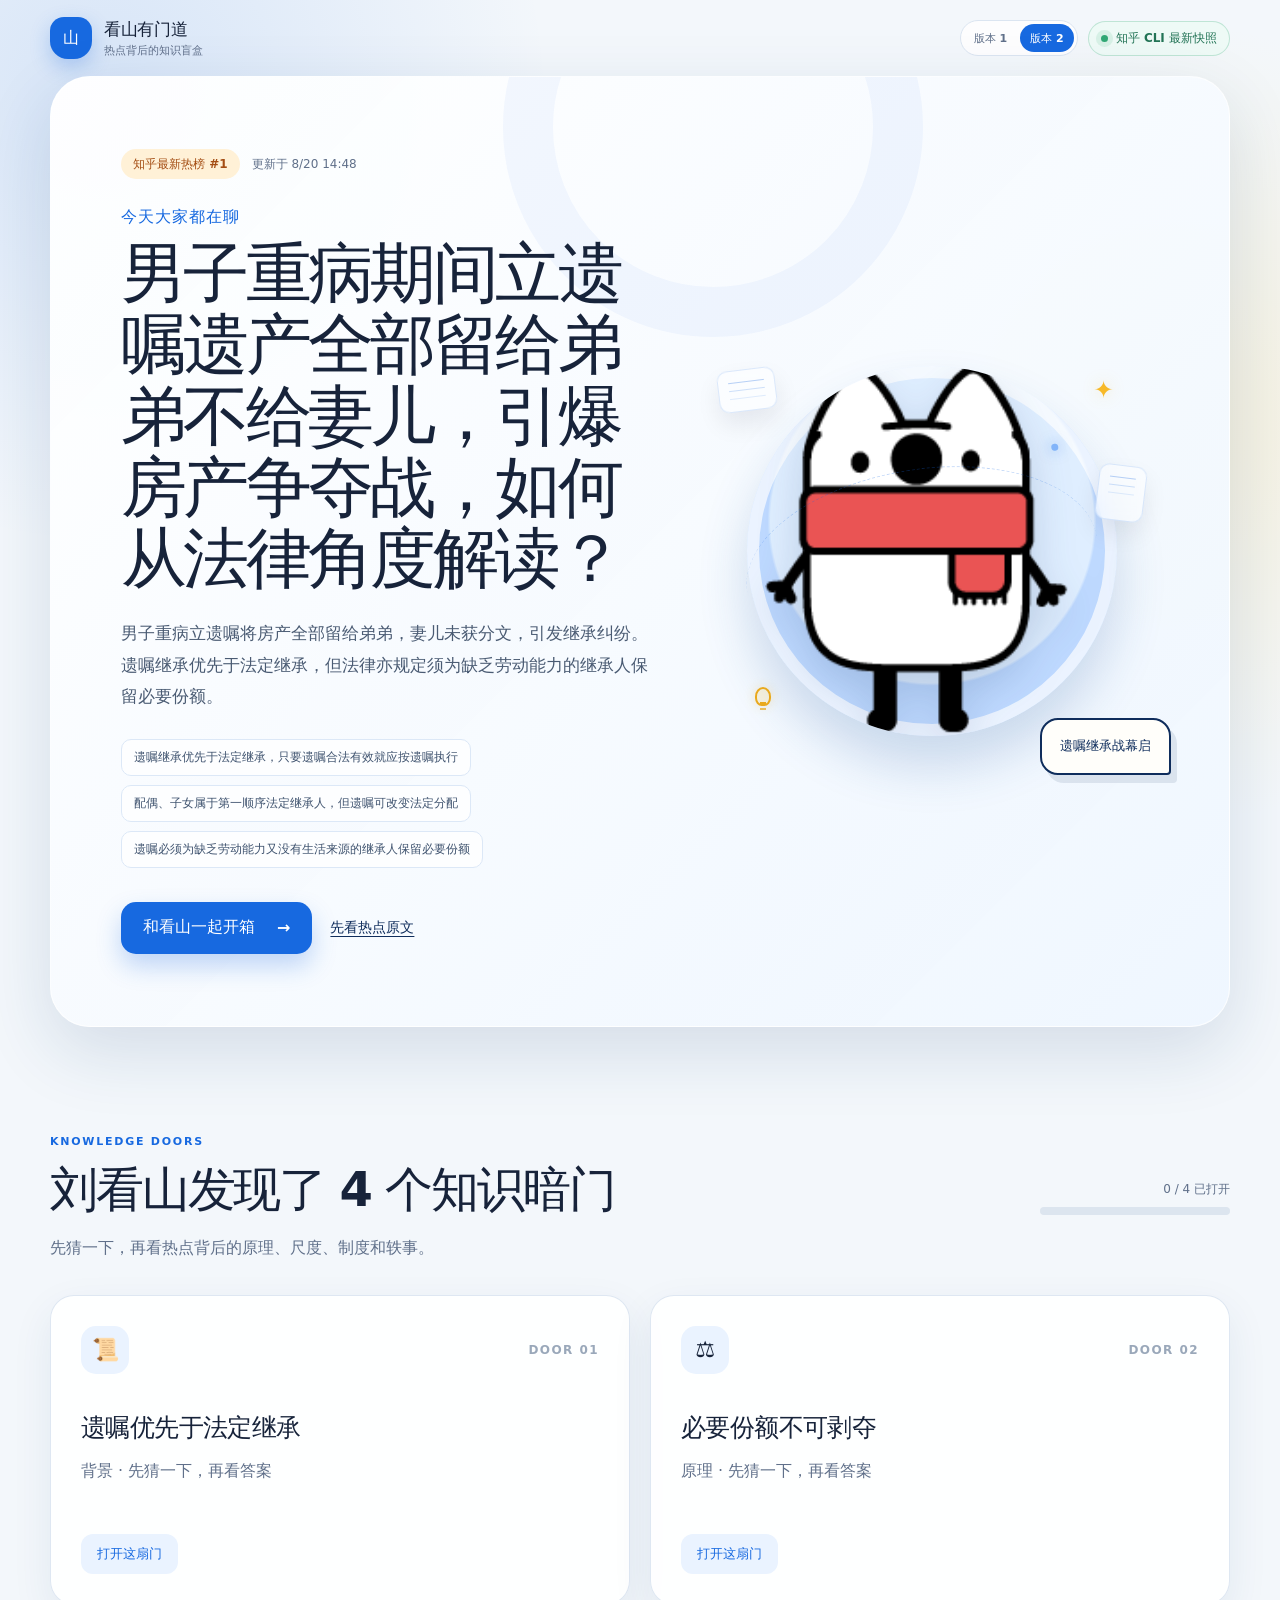
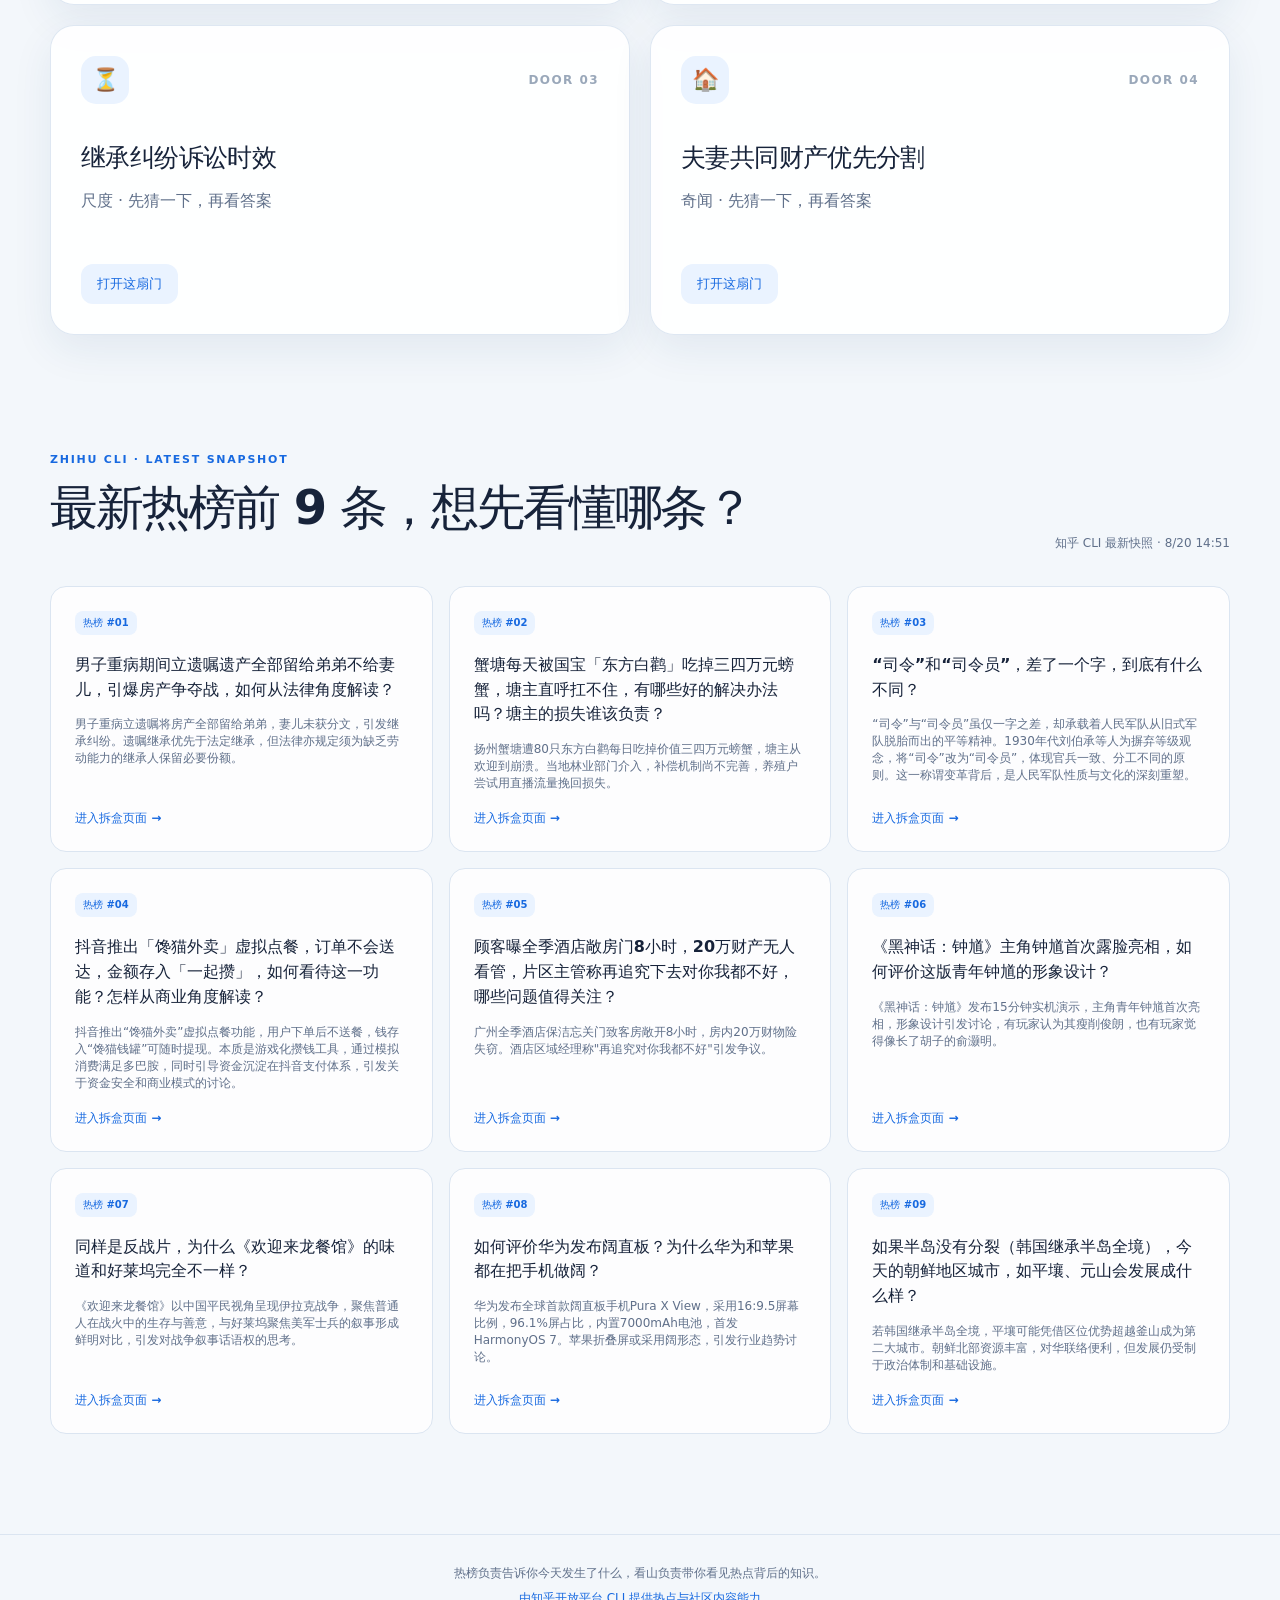
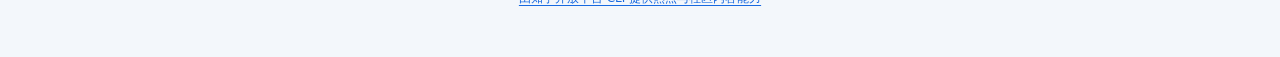
==== commit 47c0703d: "chore: refresh hourly Zhihu hot boxes" ====
--- a/v2/index.html
+++ b/v2/index.html
@@ -1587,7 +1587,7 @@
   return Number.isNaN(date.valueOf()) ? "时间待确认" : formatter.format(date);
 }
 
-const embeddedData = {"data/hot-pages.json":{"generatedAt":"2026-08-20T12:05:56.923Z","source":"Zhihu official CLI","items":[{"id":"hot-1-d2c4556c","updatedAt":"2026-08-20T12:02:49.995Z","mode":"zhihu-cli-answer","topic":{"rank":"知乎最新热榜 #1","shortTitle":"钟馗实机细节揭秘","title":"《黑神话：钟馗》发布 15 分钟实机演示视频，有哪些细节设计值得关注？","summary":"《黑神话：钟馗》15分钟实机演示发布，展示剑术道法双核心战斗、召唤小鬼系统、部位破坏Boss战，UI深度融入道教符箓元素，动作考据苗刀武术，官方明确研发早期，发售待定。","facts":["演示中主角可召唤小鬼协同作战，不同小鬼与主角有差异化处决联动","Boss战支持部位破坏，击碎大蚌真君蚌壳可改变其攻击形态","制作人冯骥表态设计和资产阶段将远离AIGC"],"sourceUrl":"https://www.zhihu.com/question/2073711181198357987","thumbnailUrl":"https://pic2.zhimg.com/v2-1419d786f2b3efabc796458661535125.jpg","talkOpener":"刚看完黑神话钟馗那15分钟实机，你想不想知道它跟悟空比到底改了什么？","visualTokens":["符箓","苗刀","召唤"],"bubble":"钟馗实机炸场","boxes":[{"id":"door-1","label":"背景","icon":"📜","clue":"钟馗神话千年源流","question":"钟馗捉鬼的传说最早可追溯到哪个朝代？","options":["宋代","唐代","明代"],"answer":1,"answerNote":"最晚可追溯至唐代文献，沈括《梦溪笔谈》转引《唐逸史》记载唐玄宗梦见钟馗捉鬼。","headline":"钟馗信仰的千年演化","explanation":["唐代文献已记载钟馗捉鬼传说，唐玄宗命吴道子画钟馗像颁行天下","宋代形成岁除悬挂钟馗像的民俗，南宋龚开画有《中山出游图》","明清民间传说完善了钟馗貌丑落第、撞阶而死、立誓除妖的故事"],"misconception":"钟馗只是民间普通鬼怪形象，缺乏正统文化脉络","talkLine":"原来钟馗在唐代就已经是官方认证的镇邪符号了，比我想的早得多。","sources":[{"title":"知乎热榜原文","url":"https://www.zhihu.com/question/2073711181198357987"}]},{"id":"door-2","label":"原理","icon":"⚔️","clue":"苗刀武术考据还原","question":"演示中长刀化身的招式主要参考了什么刀法？","options":["苗刀","唐刀","雁翎刀"],"answer":0,"answerNote":"B站UP主对比解析显示，招式使用左坳步削刀、阴阳把劈刀等，精准还原苗刀风格。","headline":"游戏动作背后的真实武术","explanation":["演示招式依次对应苗刀传统套路，体现以身催刀风格","阴阳把握法（前手虎口朝内、后手朝外）源自明代单刀法选","单刺刀势、推刀势等动作与武术名家实操示范如出一辙"],"misconception":"动作设计是纯虚构创作，与现实武术无关","talkLine":"没想到游戏里那些帅气刀招，真的能在传统武术里找到出处。","sources":[{"title":"知乎热榜原文","url":"https://www.zhihu.com/question/2073711181198357987"}]},{"id":"door-3","label":"尺度","icon":"📏","clue":"从预告到实机两年","question":"《黑神话：钟馗》首支预告与本次实机演示相隔多久？","options":["一年","两年","三年"],"answer":0,"answerNote":"首支预告在2025年8月20日放出，本次实机演示为2026年8月20日，隔一年。","headline":"黑神话系列的820传统","explanation":["2024年8月20日《悟空》发售，次年同日放出《钟馗》首支预告","2026年8月20日发布15分钟实机演示，820已成系列固定发布日","官方注明项目仍处研发早期，社区预期发售窗口可能在2028年"],"misconception":"15分钟实机演示意味着游戏已经接近完成","talkLine":"原来820对黑神话系列来说，就像苹果的秋季发布会一样是固定节日。","sources":[{"title":"知乎热榜原文","url":"https://www.zhihu.com/question/2073711181198357987"}]},{"id":"door-4","label":"奇闻","icon":"👻","clue":"道教符箓融入游戏UI","question":"演示中技能UI图案与道教符箓的关系是什么？","options":["完全原创设计","拆解符箓部件二创","直接复制符箓原文"],"answer":1,"answerNote":"UI图案从道教符咒部件拆解二次创作，如三清符头与符胆结合、云篆符文线条。","headline":"游戏UI中的道教符号密码","explanation":["技能一图标形似道教法器火轮，象征驱邪之力","技能二融合三清符头与符胆结构，体现三清统御之意","技能三借鉴云篆体符文流动线条，暗合道家自然审美"],"misconception":"技能图标只是随意设计的魔法特效，无文化内涵","talkLine":"游科把道教符箓拆了重组做游戏界面，这细节控也太绝了。","sources":[{"title":"知乎热榜原文","url":"https://www.zhihu.com/question/2073711181198357987"}]}]}},{"id":"hot-2-541faa96","updatedAt":"2026-08-20T12:03:05.709Z","mode":"zhihu-cli-answer","topic":{"rank":"知乎最新热榜 #2","shortTitle":"遗嘱边界","title":"男子重病期间立遗嘱遗产全部留给弟弟不给妻儿，引爆房产争夺战，如何从法律角度解读？","summary":"柳州男子重病立遗嘱将财产全给弟弟，妻儿起诉。法院认定遗嘱有效，但受限于夫妻共同财产及残疾儿子的必留份，最终重新分配。","facts":["遗嘱经法院认定真实有效","法律要求为缺乏劳动能力又无生活来源的继承人保留必要份额","立遗嘱后又变卖财产，视为撤回遗嘱相关内容"],"sourceUrl":"https://www.zhihu.com/question/2073466033290090473","thumbnailUrl":"https://pic4.zhimg.com/v2-84f0273bb8f7f2dbecd8ad7ae0d63f4b.png","talkOpener":"最近有个遗嘱官司挺火的，你知道法律上遗嘱也不能完全想给谁就给谁吗？","visualTokens":["必留份","共同财产","遗嘱撤回"],"bubble":"遗产权属的双重边界","boxes":[{"id":"door-1","label":"背景","icon":"🏠","clue":"重病立嘱惹风波","question":"伍州立遗嘱时，妻子罗美和儿子们是否知情？","options":["A. 完全不知情","B. 知情并同意","C. 事后知晓但未反对"],"answer":0,"answerNote":"根据报道，伍州立遗嘱时妻子和两个儿子完全不知情，直到伍峰拿出遗嘱主张权利才得知。","headline":"遗嘱背后：被隐瞒的家人","explanation":["伍州2023年9月27日立下自书遗嘱，将房产、铺面等全部留给弟弟伍峰","直到伍州去世，伍峰出示遗嘱，妻子罗美和两个儿子才知晓此事","知情权不是遗嘱生效要件，但引发了家庭信任危机"],"misconception":"很多人以为立遗嘱必须告知家人，其实法律并未要求，只要形式合法、意思真实即可。","talkLine":"你知道吗？立遗嘱不一定要告诉家人，但瞒着可能会引发更大的矛盾。","sources":[{"title":"知乎热榜原文","url":"https://www.zhihu.com/question/2073466033290090473"}]},{"id":"door-2","label":"原理","icon":"⚖️","clue":"法律如何限制遗嘱自由","question":"民法典规定，遗嘱应当为哪类继承人保留必要份额？","options":["A. 所有失去劳动能力的继承人","B. 缺乏劳动能力又没有生活来源的继承人","C. 未成年子女"],"answer":1,"answerNote":"《民法典》第1141条规定，遗嘱应当为缺乏劳动能力又没有生活来源的继承人保留必要的遗产份额，即“必留份”。","headline":"遗嘱自由的底线：必留份","explanation":["必留份制度确保弱势继承人的基本生存权益","本案中伍大智力二级残疾，无劳动能力无生活来源，因此必须保留份额","遗嘱违反必留份规定的部分无效"],"misconception":"有人以为遗嘱可以完全剥夺任何人的继承权，但法律为弱势继承人设置了底线。","talkLine":"遗嘱不是想怎么写就怎么写，法律给弱势继承人留了‘必留份’。","sources":[{"title":"知乎热榜原文","url":"https://www.zhihu.com/question/2073466033290090473"}]},{"id":"door-3","label":"尺度","icon":"🔢","clue":"夫妻共同财产怎么分","question":"夫妻共同财产中，一方能通过遗嘱处分的比例是多少？","options":["A. 50%","B. 100%","C. 30%"],"answer":0,"answerNote":"夫妻共同财产在分割遗产时，先分出一半归配偶所有，剩下的一半才属于遗产，立遗嘱人只能处分自己的50%。","headline":"50%的界限：共同财产的处分权","explanation":["《民法典》第1153条规定，分割遗产时，先分出一半给配偶","伍州只能处分属于自己的50%份额，无权处置罗美的部分","本案中房产分割：罗美50%，伍峰30%，伍大20%"],"misconception":"很多人以为登记在自己名下的财产就是自己的，但婚后购置的财产通常属于共同财产。","talkLine":"结婚后挣的钱、买的房，法律默认一人一半，遗嘱也只能动自己的那份。","sources":[{"title":"知乎热榜原文","url":"https://www.zhihu.com/question/2073466033290090473"}]},{"id":"door-4","label":"奇闻","icon":"🔄","clue":"卖铺面等于改遗嘱","question":"伍州立遗嘱后又卖掉铺面，法律上如何认定？","options":["A. 遗嘱继续有效，售款按遗嘱分配","B. 视为撤回遗嘱中关于铺面的部分","C. 遗嘱全部无效"],"answer":1,"answerNote":"《民法典》第1142条规定，立遗嘱后实施与遗嘱内容相反的民事法律行为，视为撤回遗嘱相关内容。","headline":"行为即撤回：卖掉的财产不算遗嘱","explanation":["伍州2024年8月卖铺面，成交67万，部分还债，37万入弟弟账户","该行为被法院视为撤回遗嘱中铺面的处置安排","因此售款按法定继承分割，而非按遗嘱归伍峰一人"],"misconception":"有人以为遗嘱是永久有效的，但后续的处分行为会自动修改遗嘱。","talkLine":"遗嘱不是一锤定音，你后面自己把东西卖了，就等于改了遗嘱。","sources":[{"title":"知乎热榜原文","url":"https://www.zhihu.com/question/2073466033290090473"}]}]}},{"id":"hot-3-4321a280","updatedAt":"2026-08-20T12:05:31.748Z","mode":"zhihu-cli-answer","topic":{"rank":"知乎最新热榜 #3","shortTitle":"抖音馋猫外卖","title":"抖音推出「馋猫外卖」虚拟点餐，订单不会送达，金额存入「一起攒」，如何看待这一功能？怎样从商业角度解读？","summary":"抖音上线“馋猫外卖”，模拟点餐但订单不送达，钱存入“一起攒”零息储蓄账户。功能引发热议，被指用游戏化方式吸引用户沉淀资金。","facts":["馋猫外卖界面复刻真实外卖平台，但支付后资金存入个人“馋猫钱罐”，订单虚拟。","用户资金可随时提现至抖音零钱，但无利息，提现到银行卡需付0.1%手续费。","该功能源自韩国应用FoodNeverComes，旨在用模拟消费缓解冲动点外卖。"],"sourceUrl":"https://www.zhihu.com/question/2073021871205913577","thumbnailUrl":"https://pic3.zhimg.com/v2-9f0ce27d292700edeb0f5c04595cc5ca.jpg","talkOpener":"最近抖音那个“馋猫外卖”你试了吗？点了外卖却永远不送到，钱还帮你存起来，挺有意思的。","visualTokens":["模拟","零息","冲动"],"bubble":"无息存款新玩法","boxes":[{"id":"door-1","label":"背景","icon":"📱","clue":"抖音为何做假外卖","question":"抖音推出“馋猫外卖”的主要目的是？","options":["A. 挑战美团外卖","B. 培养用户存钱习惯","C. 测试新配送系统"],"answer":1,"answerNote":"功能核心是让用户模拟点外卖并攒钱，本质是吸引用户将资金留在抖音支付体系。","headline":"抖音的“无息存款”新玩法","explanation":["用户支付的金额进入“馋猫钱罐”，属于抖音支付账户，平台可沉淀资金。","资金不产生利息，但平台可能利用备付金获取收益。","功能借鉴韩国应用FoodNeverComes，但增加存钱机制。"],"misconception":"以为这是真实外卖服务，其实完全是虚拟体验。","talkLine":"这招其实是在圈用户零钱，跟银行无息存款一个道理。","sources":[{"title":"知乎热榜原文","url":"https://www.zhihu.com/question/2073021871205913577"}]},{"id":"door-2","label":"原理","icon":"🧠","clue":"多巴胺如何影响消费","question":"为何“假装点外卖”能让人满足？","options":["A. 因为省钱","B. 多巴胺在期待中分泌","C. 因为好玩"],"answer":1,"answerNote":"多巴胺峰值在期待奖励时，而非获得时，模拟点餐提供类似愉悦感。","headline":"多巴胺驱动的“模拟消费”","explanation":["浏览、加购、下单过程刺激多巴胺，满足消费冲动。","将冲动转化为储蓄，减少真实支出。","类似“多巴胺网站”概念，利用心理机制。"],"misconception":"认为只是简单游戏，实际是消费心理的精准设计。","talkLine":"原来我们点的不是外卖，是多巴胺。","sources":[{"title":"知乎热榜原文","url":"https://www.zhihu.com/question/2073021871205913577"}]},{"id":"door-3","label":"尺度","icon":"💰","clue":"资金沉淀规模估算","question":"仅两周时间，“馋猫外卖”可能沉淀多少资金？","options":["A. 不足1亿元","B. 接近20亿元","C. 超过100亿元"],"answer":1,"answerNote":"按2300万访问量、人均余额86元估算，沉淀约20亿元。","headline":"20亿资金的无息池","explanation":["访问量2300万，人均余额86元，估算总沉淀约20亿。","按年化0.35%计算，平台一年可获超700万元利息。","资金规模引发对流动性和监管的讨论。"],"misconception":"以为20亿是真实存款，其实只是估算数字。","talkLine":"想象一下20亿放银行，利息都够发员工年终奖了。","sources":[{"title":"知乎热榜原文","url":"https://www.zhihu.com/question/2073021871205913577"}]},{"id":"door-4","label":"奇闻","icon":"🌍","clue":"类似玩法还有哪些","question":"除了抖音，还有哪些类似的“模拟消费”产品？","options":["A. 支付宝剧本攒","B. 美团拼好饭","C. 淘宝闪购"],"answer":0,"answerNote":"支付宝有“剧本攒”，模拟各种消费场景，韩国也有FoodNeverComes。","headline":"全球流行的“模拟消费”潮","explanation":["支付宝“剧本攒”让用户模拟点外卖或短剧主角消费。","韩国FoodNeverComes免费应用火爆，服务超131万次。","这些产品都利用虚拟满足感帮助存钱。"],"misconception":"认为只有抖音在做，其实全球已有先例。","talkLine":"原来全球都在玩“假装消费”，我们只是其中之一。","sources":[{"title":"知乎热榜原文","url":"https://www.zhihu.com/question/2073021871205913577"}]}]}},{"id":"hot-4-7c9d7a7b","updatedAt":"2026-08-20T12:05:56.920Z","mode":"zhihu-cli-answer","topic":{"rank":"知乎最新热榜 #4","shortTitle":"国宝吃垮蟹塘？","title":"蟹塘每天被国宝「东方白鹳」吃掉三四万元螃蟹，塘主直呼扛不住，有哪些好的解决办法吗？塘主的损失谁该负责？","summary":"东方白鹳连续数月光顾扬州蟹塘，从几只增至80多只，每天吃掉价值三四万元螃蟹。塘主从欢迎到崩溃，面临护鸟与生计两难，当地林业部门已介入，补偿机制仍待完善。","facts":["东方白鹳是国家一级保护动物，被誉为“鸟界大熊猫”，全球仅万余只。","一只东方白鹳一天可吃掉约40只螃蟹，且会啄伤其他螃蟹使其失去价值。","当地林业部门已上门核查，射阳湖镇将协助养殖户联系保险赔付。"],"sourceUrl":"https://www.zhihu.com/question/2073078431583921634","thumbnailUrl":"https://pic1.zhimg.com/v2-e0e4625ce86cd53aa21cc514764c4078.png","talkOpener":"你知道吗？江苏一位蟹农的池塘被一群国宝级大鸟当成了自助餐厅，每天吃掉好几万的螃蟹，他却不能赶走它们。","visualTokens":["东方白鹳","补偿","人鸟共生"],"bubble":"国宝吃垮蟹塘，生态买单？","boxes":[{"id":"door-1","label":"背景","icon":"🐦","clue":"东方白鹳为何扎根蟹塘？","question":"东方白鹳为什么选择在蟹塘长期驻留？","options":["水质好、食物足且干扰少","蟹塘水温适合繁殖","养殖户主动投喂吸引"],"answer":0,"answerNote":"东方白鹳对栖息地要求高，蟹塘水质优良、饵料丰富，人为干扰少，因此成为理想的觅食和栖息地。","headline":"国宝严选的生态密码","explanation":["东方白鹳是湿地生态健康的指示物种，偏好水质洁净、食物丰富、干扰较小的环境。","蟹塘养殖环境与湿地相似，提供了充足的螃蟹等食物，吸引白鹳长期驻足。","部分白鹳甚至放弃迁徙，从候鸟变为留鸟，说明当地生态持续改善。"],"misconception":"很多人以为白鹳赖着不走是养殖户投喂导致，实际是自然栖息地选择的结果。","talkLine":"你家的池塘能被国宝选上，说明生态好到爆，但成本确实有点高。","sources":[{"title":"知乎热榜原文","url":"https://www.zhihu.com/question/2073078431583921634"}]},{"id":"door-2","label":"原理","icon":"⚖️","clue":"法律如何保护东方白鹳？","question":"根据《野生动物保护法》，塘主因白鹳造成损失可获得什么？","options":["全额赔偿","政府补偿","保险赔付"],"answer":1,"answerNote":"法律明确规定，因保护野生动物造成的财产损失，由当地政府给予补偿，而非赔偿，具体标准由省级政府制定。","headline":"补偿≠赔偿，法律救济有门槛","explanation":["补偿金额通常按市场价的一定比例（如贵州、黑龙江规定不高于50%）计算，可能低于实际损失。","若养殖户能证明自身合规经营且未伤害动物，法院曾判决政府必须履行补偿义务。","目前部分地区补偿办法尚未细化到水产养殖门类，申请流程可能不顺畅。"],"misconception":"很多人以为国家会全额赔偿，实际上补偿只是部分弥补，且标准由地方定。","talkLine":"法律说政府要补偿，但补偿可不是赔偿，额度可能只有一半。","sources":[{"title":"知乎热榜原文","url":"https://www.zhihu.com/question/2073078431583921634"}]},{"id":"door-3","label":"尺度","icon":"📊","clue":"一天损失三四万什么概念？","question":"80只东方白鹳每天吃掉多少只螃蟹？","options":["约800只","约2000只","约5000只"],"answer":1,"answerNote":"一只白鹳一天吃40只，80只则约3200只，但塘主估算一天消耗约2000只（因部分白鹳并非全天在塘），实际数字可能波动。","headline":"数字中的人鸟矛盾","explanation":["一只白鹳日食40只螃蟹，且会啄伤其他螃蟹，导致损耗加倍。","两个月累计损失几十万元，对普通养殖户是沉重打击。","全球白鹳超万只，江苏多地已出现类似现象，并非个例。"],"misconception":"有人以为白鹳只吃死蟹，实际上它们偏好活蟹，且会主动攻击，损失远超实际吃掉的数量。","talkLine":"一天两千只螃蟹没了，两个月几十万，换谁都得慌。","sources":[{"title":"知乎热榜原文","url":"https://www.zhihu.com/question/2073078431583921634"}]},{"id":"door-4","label":"奇闻","icon":"📱","clue":"塘主靠直播翻盘？","question":"兴化养殖户顾帅如何应对白鹳吃蟹？","options":["设置防护网驱赶","直播带货补偿损失","申请政府全额补贴"],"answer":1,"answerNote":"顾帅通过拍摄白鹳视频积累粉丝，直播带货弥补部分损失，还科普野生动物保护知识，形成人鸟共生的新尝试。","headline":"国宝当模特，塘主当导演","explanation":["顾帅的短视频播放量超2000万，单条最高500万，粉丝增长迅速。","直播带货虽不能完全覆盖损失，但提升了品牌知名度，间接带动销售。","高邮等地推广鸟类友好型防护设施，减少误伤，探索平衡方案。"],"misconception":"有人认为塘主靠流量发财，其实短视频收入远低于损失，更多是精神价值和长期品牌效应。","talkLine":"让国宝当网红，塘主当经纪人，这波操作有点东西。","sources":[{"title":"知乎热榜原文","url":"https://www.zhihu.com/question/2073078431583921634"}]}]}},{"id":"hot-5-2559c84c","updatedAt":"2026-08-20T12:04:20.538Z","mode":"zhihu-cli-answer","topic":{"rank":"知乎最新热榜 #5","shortTitle":"司令与司令员","title":"“司令”和“司令员”，差了一个字，到底有什么不同？","summary":"“司令”和“司令员”都是军队主官称谓，但“司令员”体现官兵平等，是解放军特色，而“司令”是通用军语。二者差一字，背后是历史与理念的差异。","facts":["“司令员”是解放军特有的称谓，强调官兵一致，无高低贵贱之分。","1955年首次授衔时，我军设“司令员”职务，但军衔体系中并无“司令”衔。","1988年恢复军衔制后，仍保留“司令员”职务称谓，而“司令”多见于外国军队或旧军队。"],"sourceUrl":"https://www.zhihu.com/question/2071867429039378493","thumbnailUrl":"https://pic4.zhimg.com/v2-bccfef80b0a74c865775814649a9ea2f.jpg","talkOpener":"你知道吗？解放军里只有“司令员”，没有“司令”，这背后有段历史故事。","visualTokens":["司令","平级","称谓"],"bubble":"一字之差，理念之变","boxes":[{"id":"door-1","label":"背景","icon":"📜","clue":"称谓的由来","question":"为什么解放军要称“司令员”而不称“司令”？","options":["A. 为了与苏军区分","B. 体现官兵平等","C. 避免与旧军队混淆"],"answer":1,"answerNote":"“司令员”称谓源于我军建军初期，强调官兵一致，职务只是分工不同，没有高低贵贱之分。","headline":"“司令员”称谓的建军理念","explanation":["我军从红军时期就倡导官兵平等，反对旧军队的等级压迫。","“司令员”中的“员”字，如“炊事员”“司号员”，体现普通一兵的身份。","这一称谓沿用至今，成为解放军区别于其他军队的文化符号。"],"misconception":"有人认为“司令”是简称，其实两者在正式文件中不能互换，解放军序列中只使用“司令员”。","talkLine":"“司令员”这个词，本身就是一部微缩军史。","sources":[{"title":"知乎热榜原文","url":"https://www.zhihu.com/question/2071867429039378493"}]},{"id":"door-2","label":"原理","icon":"⚙️","clue":"称谓的职能","question":"“司令员”具体负责什么？","options":["A. 只指挥作战","B. 全面领导部队","C. 主管后勤"],"answer":1,"answerNote":"司令员是部队军事主官，全面负责部队的作战、训练、管理等各项工作，与政委共同领导部队。","headline":"司令员：一支部队的军事主官","explanation":["司令员是部队的最高军事指挥官，对部队全面建设负主要责任。","在解放军中，司令员通常与政治委员搭档，共同负责部队工作。","不同级别的部队，如军区、军、师等，其主官都可称司令员。"],"misconception":"有人认为司令员只是战时指挥官，实际上平时也全面负责部队管理。","talkLine":"司令员不仅是打仗的，更是管部队的。","sources":[{"title":"知乎热榜原文","url":"https://www.zhihu.com/question/2071867429039378493"}]},{"id":"door-3","label":"尺度","icon":"📏","clue":"级别的差异","question":"从大军区到师，司令员职务如何对应？","options":["A. 各级都叫司令员","B. 师级叫师长","C. 军级叫军长"],"answer":0,"answerNote":"从战区、军区到军、师，军事主官都可称司令员，但在军、师级通常称军长、师长，只有大军区以上才称司令员。","headline":"司令员：多级部队的主官称谓","explanation":["在解放军编制中，军区、战区级军事主官称司令员。","军、师级主官通常称军长、师长，但有时在特定语境下也泛称司令员。","严格来说，司令员是高级军事单位的职务称谓。"],"misconception":"有人以为所有军事主官都叫司令员，其实只有团级以上部分主官称司令员。","talkLine":"司令员和师长、军长，级别不一样。","sources":[{"title":"知乎热榜原文","url":"https://www.zhihu.com/question/2071867429039378493"}]},{"id":"door-4","label":"奇闻","icon":"🎖️","clue":"授衔的趣事","question":"1955年授衔时，有“司令”军衔吗？","options":["A. 有","B. 没有","C. 不知道"],"answer":1,"answerNote":"1955年军衔制中并无“司令”军衔，只有元帅、将官、校官、尉官等，司令是职务而非军衔。","headline":"“司令”不是军衔","explanation":["军衔是个人等级，职务是岗位，两者不能混为一谈。","1955年授衔，如“大将”“上将”是军衔，而“司令员”是职务。","苏联等国有“兵种元帅”等军衔，但从未设“司令”衔。"],"misconception":"经常有人误以为“司令”是高级军衔，实际上它只是职务名称。","talkLine":"记住了，司令是官职，不是军衔。","sources":[{"title":"知乎热榜原文","url":"https://www.zhihu.com/question/2071867429039378493"}]}]}},{"id":"hot-6-db2d85da","updatedAt":"2026-08-20T12:04:35.503Z","mode":"zhihu-cli-answer","topic":{"rank":"知乎最新热榜 #6","shortTitle":"mRNA癌症疫苗破局","title":"癌症疫苗真的来了？首个 mRNA 疫苗联合 K 药在黑色素瘤辅助治疗中优于 K 药单药，意味着什么？","summary":"默沙东与Moderna的个性化mRNA癌症疫苗在黑色素瘤辅助治疗III期试验中成功，显著降低复发风险，是mRNA癌症疗法首次III期阳性结果。","facts":["INTerpath-001试验纳入1137例患者，2:1随机分组。","疫苗联合K药相比单药显著改善无复发生存期和无远处转移生存期。","这是首个个体化新抗原疗法和mRNA癌症疗法的III期阳性结果。"],"sourceUrl":"https://www.zhihu.com/question/2073541814556915093","thumbnailUrl":"https://pic1.zhimg.com/v2-1f8304ed906c8dda3839f52961ca9d8c.jpg","talkOpener":"你听说了吗？个性化癌症疫苗在黑色素瘤上取得重大突破，这可是历史上第一次！","visualTokens":["mRNA","黑素瘤","疫苗"],"bubble":"癌症疫苗真的来了？","boxes":[{"id":"door-1","label":"背景","icon":"🩺","clue":"为什么是黑色素瘤？","question":"为什么黑色素瘤成为首个mRNA癌症疫苗III期试验的适应症？","options":["A. 黑色素瘤患者最多","B. 黑色素瘤突变负荷高、免疫原性强","C. 黑色素瘤对传统治疗完全无效"],"answer":1,"answerNote":"黑色素瘤是一种免疫原性强的肿瘤，突变负荷高，容易产生新抗原，因此最适合免疫疗法，且患者群体明确，便于试验。","headline":"黑色素瘤：免疫治疗的“热肿瘤”","explanation":["黑色素瘤突变多，新抗原丰富，免疫系统更易识别。","其免疫微环境相对“热”，对免疫检查点抑制剂响应好。","患者术后复发风险高，辅助治疗需求迫切。"],"misconception":"以为黑色素瘤是罕见病，其实它是最常见的皮肤癌之一。","talkLine":"你知道吗？正是因为黑色素瘤突变多，免疫系统容易找到靶点，它才成了mRNA疫苗的最佳试验场。","sources":[{"title":"知乎热榜原文","url":"https://www.zhihu.com/question/2073541814556915093"}]},{"id":"door-2","label":"原理","icon":"🧬","clue":"疫苗如何定制？","question":"个性化mRNA疫苗是如何针对每位患者定制的？","options":["A. 从患者体内提取肿瘤细胞并灭活","B. 对肿瘤测序，筛选新抗原，用mRNA编码合成","C. 根据患者血型设计通用抗原"],"answer":1,"answerNote":"疫苗首先对患者肿瘤和正常组织测序，通过算法预测新抗原，然后合成编码这些抗原的mRNA，注入人体训练T细胞。","headline":"定制你的抗癌武器：新抗原mRNA","explanation":["每个肿瘤都有独特的基因突变，产生新抗原。","mRNA疫苗编码最多34种新抗原，个性化强。","进入人体后，细胞翻译出抗原，激活T细胞精准攻击。"],"misconception":"癌症疫苗不是预防性的，而是治疗性的，用于术后防复发。","talkLine":"这种疫苗就像给你的免疫系统发了一张通缉令，专门识别你癌细胞特有的标记。","sources":[{"title":"知乎热榜原文","url":"https://www.zhihu.com/question/2073541814556915093"}]},{"id":"door-3","label":"尺度","icon":"📊","clue":"试验规模有多大？","question":"INTerpath-001试验的规模和设计是怎样的？","options":["A. 1137例，2:1随机分组","B. 500例，1:1随机分组","C. 2000例，单臂设计"],"answer":0,"answerNote":"试验纳入1137名完全切除的IIB-IV期黑色素瘤患者，按2:1随机分配至疫苗联合K药或K药单药组。","headline":"三期试验：千人级验证","explanation":["三期试验通常需要数百到数千患者，多中心随机对照。","本试验主要终点是无复发生存期，关键次要终点是无远处转移生存期。","试验仍在继续，将评估总生存期等其它终点。"],"misconception":"三期阳性不代表疫苗立即上市，还需监管审批。","talkLine":"你知道吗？这个试验有1137人参加，分组随机，所以结果很可靠。","sources":[{"title":"知乎热榜原文","url":"https://www.zhihu.com/question/2073541814556915093"}]},{"id":"door-4","label":"奇闻","icon":"💡","clue":"疫苗的前世今生","question":"以下哪个是历史上首个获批的治疗性癌症疫苗？","options":["A. Sipuleucel-T (Provenge)","B. Talimogene laherparepvec (T-VEC)","C. BCG膀胱灌注"],"answer":0,"answerNote":"2010年FDA批准Provenge用于晚期前列腺癌，是首个治疗性癌症疫苗，但商业化失败，其公司2014年破产。","headline":"前车之鉴：Provenge的失败教训","explanation":["Provenge是自体细胞疫苗，个性化制备，成本高昂。","尽管获批，但因疗效有限、价格昂贵，市场表现不佳。","mRNA疫苗则生产更快、成本更低，易于推广。"],"misconception":"不是所有癌症疫苗都成功，Provenge的失败说明临床验证和商业化都重要。","talkLine":"其实在mRNA疫苗之前，有过一个前列腺癌疫苗获批，但没成功，现在mRNA技术可能改变一切。","sources":[{"title":"知乎热榜原文","url":"https://www.zhihu.com/question/2073541814556915093"}]}]}},{"id":"hot-7-eea60eec","updatedAt":"2026-08-20T12:04:47.221Z","mode":"zhihu-cli-answer","topic":{"rank":"知乎最新热榜 #7","shortTitle":"全季房门敞开8小时","title":"顾客曝全季酒店敞房门8小时，20万财产无人看管，片区主管称再追究下去对你我都不好，哪些问题值得关注？","summary":"广州全季酒店保洁忘关门致客房门敞开8小时，房内有价值20万财物。事后片区主管称“再追究对你我都不好”引发争议。","facts":["广州一全季酒店保洁打扫后忘关门，房间敞开超8小时","房内财物价值约20万元，所幸未丢失","片区主管称“再追究对你我都不好”，引发网友不满"],"sourceUrl":"https://www.zhihu.com/question/2073689240164988172","thumbnailUrl":"https://pic1.zhimg.com/v2-2df50de0d9f3b1b58b874992d0b7995c.png","talkOpener":"最近全季酒店房门敞开8小时这事你刷到了吗？","visualTokens":["房门","20万","8小时"],"bubble":"酒店房门大开8小时","boxes":[{"id":"door-1","label":"背景","icon":"🏨","clue":"华住旗下3700家店","question":"全季酒店属于哪个酒店集团？","options":["A. 华住集团","B. 万豪国际","C. 希尔顿集团"],"answer":0,"answerNote":"全季是华住集团旗下中档酒店品牌，全国超3700家门店。","headline":"全季酒店背后的华住帝国","explanation":["全季酒店2010年创立，是华住集团的主力中档品牌","华住集团全球运营超13000家酒店，遍布21个国家","全季以简约设计和高性价比著称，近年扩张迅速"],"misconception":"很多人以为全季是独立酒店品牌，实际背靠华住集团这棵大树","talkLine":"全季背后是华住，全球酒店巨头之一","sources":[{"title":"知乎热榜原文","url":"https://www.zhihu.com/question/2073689240164988172"}]},{"id":"door-2","label":"原理","icon":"🔐","clue":"酒店安全保障义务","question":"酒店对住客安全承担什么法律义务？","options":["A. 安全保障义务","B. 无限责任","C. 无任何义务"],"answer":0,"answerNote":"酒店作为经营场所，依法对住客承担安全保障义务。","headline":"酒店的安全保障义务是什么","explanation":["民法典规定经营场所未尽安全保障义务造成损害应担责","客人入住酒店即形成服务合同关系，酒店须保障安全","即使未造成实际损失，管理失职也可能承担违约责任"],"misconception":"有人认为没丢东西酒店就没责任，其实未尽安全保障义务本身已违约","talkLine":"没丢东西不等于酒店没责任，安全保障义务是法定的","sources":[{"title":"知乎热榜原文","url":"https://www.zhihu.com/question/2073689240164988172"}]},{"id":"door-3","label":"尺度","icon":"💰","clue":"20万财物险丢失","question":"如果房内20万财物丢失，酒店最大可能赔多少？","options":["A. 房价的20倍","B. 全额赔偿","C. 很难确定"],"answer":2,"answerNote":"赔偿金额需根据过错程度和举证情况确定，若住客未事先寄存贵重物品，全额索赔难度较大。","headline":"酒店失窃赔偿的尺度","explanation":["贵重物品未提前寄存，失窃后举证和索赔难度更高","赔偿以填补实际损失为主，需证明损失金额和因果关系","实践中类似纠纷多通过协商或诉讼，金额浮动较大"],"misconception":"以为酒店须全额赔偿房内所有财物，实际举证责任和寄存规则影响很大","talkLine":"贵重财物最好寄存前台，否则索赔起来真麻烦","sources":[{"title":"知乎热榜原文","url":"https://www.zhihu.com/question/2073689240164988172"}]},{"id":"door-4","label":"奇闻","icon":"😱","clue":"酒店员工擅入客房","question":"此前全季酒店因员工擅入客房赔付了多少？","options":["A. 6000元","B. 600元","C. 60000元"],"answer":0,"answerNote":"2025年海南全季酒店员工刷卡入房，最终赔付住客6000元。","headline":"全季员工刷卡入房先例","explanation":["2025年11月海南全季酒店副店长刷卡进入客人房间","酒店最终开除涉事员工并当场赔付6000元","此前也有裸男闯入、陌生人刷卡入房等安全事件"],"misconception":"有人以为这是全季第一次出事，实际类似安全事件已多次发生","talkLine":"全季以前也因员工擅入房间赔过钱，不是第一次了","sources":[{"title":"知乎热榜原文","url":"https://www.zhihu.com/question/2073689240164988172"}]}]}},{"id":"hot-8-6a2696e4","updatedAt":"2026-08-20T12:04:58.309Z","mode":"zhihu-cli-answer","topic":{"rank":"知乎最新热榜 #8","shortTitle":"金箍棒为何不能直达西天","title":"《西游记》里唐僧为什么不利用孙悟空的金箍棒直接变长送到西天？","summary":"《西游记》中金箍棒虽能上抵三十三重天、下至十八层地狱，但受限于太上老君炼制时的设定及天界等级，无法触及更高层。取经重在修心，而非捷径，因此不能直接变长送唐僧到西天。","facts":["金箍棒是太上老君炼制，可伸缩自如，但上只能到三十三重天。","天界共三十六重天，三十四重天以上住着灵宝天尊、元始天尊等大神。","取经之路是修行过程，唐僧需经历八十一难方能成佛。"],"sourceUrl":"https://www.zhihu.com/question/304404705","thumbnailUrl":"https://pic1.zhimg.com/v2-caa496d0ba681bdbae9dbbf405041174.jpg","talkOpener":"你知道金箍棒其实有个隐藏的'天花板'吗？它为什么不能直接送唐僧去西天？","visualTokens":["金箍棒","三十六天","取经"],"bubble":"一根棍子的天花板","boxes":[{"id":"door-1","label":"背景","icon":"📜","clue":"取经为何不坐棒？","question":"唐僧为什么不直接坐金箍棒去西天？","options":["A. 金箍棒不够长","B. 取经重在修行","C. 孙悟空不愿意"],"answer":1,"answerNote":"取经的核心是历经磨难、修身养性，而不是单纯到达目的地。","headline":"取经之路是修行","explanation":["西天取经的八十一难是修行的必经过程。","佛祖设劫难是为锻炼师徒心性。","直接到达会失去取经的意义。"],"misconception":"以为取经只是送快递，忽略了过程的意义。","talkLine":"取经就像人生，过程比终点更重要。","sources":[{"title":"知乎热榜原文","url":"https://www.zhihu.com/question/304404705"}]},{"id":"door-2","label":"原理","icon":"🔧","clue":"老君设定的上限","question":"金箍棒为什么只能伸到三十三重天？","options":["A. 材料不够","B. 太上老君的设定","C. 孙悟空力量不足"],"answer":1,"answerNote":"金箍棒由太上老君炼制，以自身地位为限，只能到三十三重天。","headline":"老君的防御机制","explanation":["金箍棒是老君锻造，功能受限。","三十三重天以上是更高阶神仙的地盘。","棒子的极限体现了天界等级秩序。"],"misconception":"以为金箍棒是无限伸缩的，忽略了它的来历。","talkLine":"金箍棒的极限，其实是老君定的规矩。","sources":[{"title":"知乎热榜原文","url":"https://www.zhihu.com/question/304404705"}]},{"id":"door-3","label":"奇闻","icon":"👑","clue":"天界顶层住着谁？","question":"三十三重天以上住着哪些大神？","options":["A. 玉帝和如来","B. 灵宝天尊和元始天尊","C. 普通仙人"],"answer":1,"answerNote":"三十四重天住灵宝天尊，三十五重天住元始天尊，三十六重天是大罗天。","headline":"天界三清的秘密","explanation":["三清是道教最高神，地位高于玉帝。","灵宝天尊和元始天尊法力无边。","大罗天无人居住，蕴含天地大道。"],"misconception":"以为玉帝是天界最高统治者。","talkLine":"天外有天，玉帝上面还有三清呢。","sources":[{"title":"知乎热榜原文","url":"https://www.zhihu.com/question/304404705"}]},{"id":"door-4","label":"尺度","icon":"📏","clue":"金箍棒到底多长？","question":"金箍棒最长能伸到哪里？","options":["A. 三十三重天","B. 三十六重天","C. 无限长"],"answer":0,"answerNote":"金箍棒最长可上抵三十三重天，下至十八层地狱。","headline":"一根棒子的极限","explanation":["原著明确说金箍棒上抵三十三天。","这相当于贯穿天、人、地三界。","但受限于老君设定，无法触及更高层。"],"misconception":"以为金箍棒可以无限延长。","talkLine":"金箍棒虽长，但也有自己的天花板。","sources":[{"title":"知乎热榜原文","url":"https://www.zhihu.com/question/304404705"}]}]}},{"id":"hot-9-d47bc648","updatedAt":"2026-08-20T12:05:09.579Z","mode":"zhihu-cli-answer","topic":{"rank":"知乎最新热榜 #9","shortTitle":"钟馗形象引热议","title":"《黑神话：钟馗》主角钟馗首次露脸亮相，如何评价这版青年钟馗的形象设计？","summary":"《黑神话：钟馗》实机演示发布，主角青年钟馗形象首次亮相，引发玩家对造型、身份及文化表达的热议。","facts":["《黑神话：钟馗》于2026年8月20日发布15分钟实机演示。","主角形象被部分玩家认为像长了胡子的俞灏明。","游戏科学创始人冯骥同日发布内部工作原则长文。"],"sourceUrl":"https://www.zhihu.com/question/2073712813759887078","thumbnailUrl":"https://pic1.zhimg.com/v2-f8d17eaa10eb2391c3758ba0078b529c.jpg","talkOpener":"你看《黑神话：钟馗》的实机演示了吗？主角形象在网上吵翻了。","visualTokens":["钟馗","实机","争议"],"bubble":"钟馗造型你打几分？","boxes":[{"id":"door-1","label":"背景","icon":"🎮","clue":"游戏系列第二部","question":"《黑神话：钟馗》是游戏科学继哪款作品后的第二部？","options":["A. 《黑神话：悟空》","B. 《黑神话：哪吒》","C. 《黑神话：杨戬》"],"answer":0,"answerNote":"《黑神话：钟馗》是《黑神话》系列第二部，前作为2024年发售的《黑神话：悟空》。","headline":"《黑神话》系列新作","explanation":["《黑神话：悟空》2024年发售，全球爆红。","《黑神话：钟馗》2025年立项，2026年公开实机。","系列旨在以中国神话为背景打造3A单机游戏。"],"misconception":"有人误以为钟馗是悟空DLC，实为独立续作。","talkLine":"知道吗？《黑神话》系列第二部不是悟空DLC，而是钟馗独立新作。","sources":[{"title":"知乎热榜原文","url":"https://www.zhihu.com/question/2073712813759887078"}]},{"id":"door-2","label":"原理","icon":"🎨","clue":"文化符号再设计","question":"游戏中的道教符箓元素主要用于什么？","options":["A. 场景装饰","B. 战斗UI图标","C. 角色服装纹样"],"answer":1,"answerNote":"战斗UI图标融合了道教符箓的经典元素，如三清符头、云篆体等。","headline":"道教符箓融入UI","explanation":["技能图标借鉴火轮、符头、符胆等符号。","云篆体线条体现道家审美。","这是对传统文化符号的创造性转化。"],"misconception":"有人以为是随意设计，实际有严谨文化考据。","talkLine":"钟馗的技能图标可不是乱画的，都是道教符箓的改造。","sources":[{"title":"知乎热榜原文","url":"https://www.zhihu.com/question/2073712813759887078"}]},{"id":"door-3","label":"尺度","icon":"📊","clue":"实机演示播放量","question":"实机演示发布后，同时在线观看人数峰值约为多少？","options":["A. 1万","B. 5万","C. 10万"],"answer":2,"answerNote":"发布仅10分钟，同时在线观看人数一度高达10万人。","headline":"10万人在线围观","explanation":["视频发布10分钟登顶热搜。","B站弹幕刷屏“来了来了”。","TGA创始人转发助推国际关注。"],"misconception":"有人以为热度全靠营销，实际玩家自发传播为主。","talkLine":"钟馗演示发布10分钟，10万人同时在线看，这热度绝了。","sources":[{"title":"知乎热榜原文","url":"https://www.zhihu.com/question/2073712813759887078"}]},{"id":"door-4","label":"奇闻","icon":"👹","clue":"钟馗传说细节","question":"民间传说中钟馗因何事件容颜尽毁？","options":["A. 五鬼闹钟馗","B. 大战妖魔","C. 火烧面目"],"answer":0,"answerNote":"传说钟馗因“五鬼闹钟馗”事件而容颜尽毁，此前提是清俊形象。","headline":"钟馗毁容传说","explanation":["钟馗原本相貌俊美，因五鬼作乱毁容。","游戏主角额角旧伤或对应“撞柱明志”情节。","这为青年钟馗形象提供了叙事依据。"],"misconception":"有人以为钟馗天生丑陋，其实是后天遭遇。","talkLine":"钟馗原来是个帅哥？毁容前可俊了！","sources":[{"title":"知乎热榜原文","url":"https://www.zhihu.com/question/2073712813759887078"}]}]}}]}};
+const embeddedData = {"data/hot-pages.json":{"generatedAt":"2026-08-20T14:51:23.369Z","source":"Zhihu official CLI","items":[{"id":"hot-1-541faa96","updatedAt":"2026-08-20T14:48:55.229Z","mode":"zhihu-cli-answer","topic":{"rank":"知乎最新热榜 #1","shortTitle":"遗嘱继承权之争","title":"男子重病期间立遗嘱遗产全部留给弟弟不给妻儿，引爆房产争夺战，如何从法律角度解读？","summary":"男子重病立遗嘱将房产全部留给弟弟，妻儿未获分文，引发继承纠纷。遗嘱继承优先于法定继承，但法律亦规定须为缺乏劳动能力的继承人保留必要份额。","facts":["遗嘱继承优先于法定继承，只要遗嘱合法有效就应按遗嘱执行","配偶、子女属于第一顺序法定继承人，但遗嘱可改变法定分配","遗嘱必须为缺乏劳动能力又没有生活来源的继承人保留必要份额"],"sourceUrl":"https://www.zhihu.com/question/2073466033290090473","thumbnailUrl":"https://pic4.zhimg.com/v2-84f0273bb8f7f2dbecd8ad7ae0d63f4b.png","talkOpener":"你听说了吗，最近有个人遗嘱把所有财产都留给弟弟，一个子儿没给老婆孩子，这事儿你怎么看？","visualTokens":["遗嘱","继承","家变"],"bubble":"遗嘱继承战幕启","boxes":[{"id":"door-1","label":"背景","icon":"📜","clue":"遗嘱优先于法定继承","question":"遗嘱继承和法定继承，哪个优先级更高？","options":["A. 法定继承优先","B. 遗嘱继承优先","C. 两者同等优先"],"answer":1,"answerNote":"根据民法典第一千一百二十三条，有遗嘱的按遗嘱办理，遗嘱继承优先于法定继承，体现被继承人的自由处分意愿。","headline":"遗嘱继承为何优先？","explanation":["民法典规定继承开始后先看有无遗嘱或遗赠扶养协议","遗嘱是被继承人对自身财产的处分意愿，应被尊重","无遗嘱或遗嘱无效时，才按法定继承顺序分配"],"misconception":"有人认为法定继承是必然结果，但实际上遗嘱存在时法定继承不适用","talkLine":"原来只要遗嘱合法有效，就算没分给妻儿，法律上也认啊。","sources":[{"title":"知乎热榜原文","url":"https://www.zhihu.com/question/2073466033290090473"}]},{"id":"door-2","label":"原理","icon":"⚖️","clue":"必要份额不可剥夺","question":"遗嘱能否完全剥夺缺乏劳动能力的继承人的继承权？","options":["A. 可以，遗嘱说了算","B. 不可以，必须保留必要份额","C. 看继承人是否同意"],"answer":1,"answerNote":"民法典规定，遗嘱应为缺乏劳动能力又没有生活来源的继承人保留必要遗产份额，即使遗嘱未提及，法院也会强制留出。","headline":"遗嘱的自由边界在哪里？","explanation":["遗嘱自由并非绝对，需受公序良俗和特定保护条款限制","缺乏劳动能力且无生活来源的继承人享有必留份权利","若遗嘱违反此要求，相关部分可能被认定无效"],"misconception":"误以为遗嘱可以随意处分所有财产，忽略对弱势继承人的保护","talkLine":"就算遗嘱写得再清楚，也得给没劳动能力的人留点活路，这是法律底线。","sources":[{"title":"知乎热榜原文","url":"https://www.zhihu.com/question/2073466033290090473"}]},{"id":"door-3","label":"尺度","icon":"⏳","clue":"继承纠纷诉讼时效","question":"继承权纠纷提起诉讼的法定时效是多久？","options":["A. 一年","B. 三年","C. 十年"],"answer":1,"answerNote":"根据民法典，继承权纠纷诉讼时效为三年，自继承人知道或应当知道权利被侵犯之日起计算。","headline":"维权也有时间窗","explanation":["诉讼时效为三年，过期可能丧失胜诉权","若继承开始后超过二十年，不得再提起诉讼","时效内及时主张权利，避免遗产被长期占用"],"misconception":"认为继承纠纷可以无限期拖延解决，实际有严格的时效限制","talkLine":"继承纠纷要打官司也得趁早，三年时效一过，再有理也难掰扯。","sources":[{"title":"知乎热榜原文","url":"https://www.zhihu.com/question/2073466033290090473"}]},{"id":"door-4","label":"奇闻","icon":"🏠","clue":"夫妻共同财产优先分割","question":"遗嘱处分夫妻共同财产时，需先处理什么？","options":["A. 直接按遗嘱分割全部财产","B. 先分出配偶一半，剩余部分才属遗产","C. 全部并入遗产后再分配"],"answer":1,"answerNote":"民法典规定，遗产分割时须先将夫妻共同财产的一半分出归配偶所有，剩下一半才是被继承人的遗产，遗嘱只能处分这一半。","headline":"遗嘱不能处分配偶的份额","explanation":["夫妻共同财产不等同于个人遗产","遗嘱若侵占配偶份额，该部分处分无效","实际继承中需先剥离配偶财产再按遗嘱执行"],"misconception":"误以为夫妻共同财产可以全由一方遗嘱处分，实际只能处理自己那一半","talkLine":"遗嘱再牛，也动不了配偶的那一半，夫妻共同财产先分一半再说。","sources":[{"title":"知乎热榜原文","url":"https://www.zhihu.com/question/2073466033290090473"}]}]}},{"id":"hot-2-7c9d7a7b","updatedAt":"2026-08-20T14:49:08.281Z","mode":"zhihu-cli-answer","topic":{"rank":"知乎最新热榜 #2","shortTitle":"东方白鹳吃垮蟹塘","title":"蟹塘每天被国宝「东方白鹳」吃掉三四万元螃蟹，塘主直呼扛不住，有哪些好的解决办法吗？塘主的损失谁该负责？","summary":"扬州蟹塘遭80只东方白鹳每日吃掉价值三四万元螃蟹，塘主从欢迎到崩溃。当地林业部门介入，补偿机制尚不完善，养殖户尝试用直播流量挽回损失。","facts":["东方白鹳是国家一级保护动物，全球仅1万余只。","一只白鹳一天能吃掉约40只螃蟹，啄伤的螃蟹也失去商品价值。","养殖户拍摄的短视频累计播放量超2000万，但流量收入远低于损失。"],"sourceUrl":"https://www.zhihu.com/question/2073078431583921634","thumbnailUrl":"https://pic1.zhimg.com/v2-e0e4625ce86cd53aa21cc514764c4078.png","talkOpener":"你知道吗？最近有群国宝级大鸟把人家蟹塘当自助餐厅，每天吃几万块，塘主都哭了。","visualTokens":["白鹳","蟹塘","日亏"],"bubble":"国宝吃货，蟹农买单","boxes":[{"id":"door-1","label":"背景","icon":"🦤","clue":"鸟界大熊猫","question":"东方白鹳为什么被称为“鸟界大熊猫”？","options":["A. 因为全身黑白相间","B. 因为数量稀少且濒危","C. 因为体型像熊猫"],"answer":1,"answerNote":"东方白鹳是全球濒危物种，国家一级保护动物，数量稀少，因此有“鸟界大熊猫”之称。","headline":"“鸟界大熊猫”的来头","explanation":["东方白鹳是全球濒危物种，全球仅1万余只。","它是国家一级保护动物，受法律严格保护。","对栖息地水质和食物要求极高，是湿地生态健康的指示物种。"],"misconception":"有人误以为它只是因黑白配色像熊猫而得名，其实核心是珍稀程度。","talkLine":"“东方白鹳可不是普通鸟，全球也就一万只，比大熊猫还稀有。”","sources":[{"title":"知乎热榜原文","url":"https://www.zhihu.com/question/2073078431583921634"}]},{"id":"door-2","label":"原理","icon":"🦀","clue":"啄一下螃蟹就报销","question":"为什么被东方白鹳啄过的螃蟹就失去商品价值？","options":["A. 螃蟹被毒死了","B. 螃蟹受伤后容易死亡或品相受损","C. 白鹳会吃掉整个螃蟹"],"answer":1,"answerNote":"白鹳啄伤螃蟹后，螃蟹伤口感染或外观损坏，无法按商品蟹出售。","headline":"一只鸟如何毁掉一只蟹","explanation":["白鹳啄食或叼起螃蟹，造成物理损伤。","受损螃蟹即使存活，也会因品相问题被市场淘汰。","一天2000只螃蟹被吃或损伤，损失自然高达数万。"],"misconception":"不是所有螃蟹都被吃掉，更多是被啄伤后失去价值。","talkLine":"“白鹳不是吃，是‘糟蹋’——啄一下，螃蟹就卖不出去了。”","sources":[{"title":"知乎热榜原文","url":"https://www.zhihu.com/question/2073078431583921634"}]},{"id":"door-3","label":"尺度","icon":"📊","clue":"每天亏三万","question":"80只东方白鹳一天造成的损失有多夸张？","options":["A. 相当于一筐螃蟹","B. 相当于2000只螃蟹，价值三四万元","C. 相当于一个月的饲料成本"],"answer":1,"answerNote":"每只白鹳日食40只，80只合计约2000只，按市场价估算日亏损三四万元。","headline":"80只鸟的“自助餐”账单","explanation":["两个月内白鹳从几只增至80多只。","每只每天吃约40只，合计日损2000只螃蟹。","累计损失已超数十万元，塘主直言扛不住。"],"misconception":"最初塘主以为损失可控，还喊话“管饱”，后来才意识到严重性。","talkLine":"“一天三四万，一个月就上百万，这哪是鸟，是碎钞机啊。”","sources":[{"title":"知乎热榜原文","url":"https://www.zhihu.com/question/2073078431583921634"}]},{"id":"door-4","label":"奇闻","icon":"🎥","clue":"流量能抵损失吗","question":"养殖户拍视频真的能弥补蟹塘损失吗？","options":["A. 不能，短视频收入远小于损失","B. 能，直播带货收入远超损失","C. 政府全额补偿了所有损失"],"answer":0,"answerNote":"短视频虽带来千万流量和数万粉丝，但收入仍远低于每日损耗，只能算一种缓解。","headline":"“国宝带货”的账本","explanation":["胡先生和顾帅的短视频总播放量超2000万，但收入杯水车薪。","顾帅也坦言短视频收入远无法弥补养殖损耗。","政府补偿标准通常不高于市场价50%，且流程复杂。"],"misconception":"有人以为塘主靠直播赚翻了，其实只是“精神补偿”。","talkLine":"“流量虽火，但离填坑还差得远，塘主算是苦中作乐。”","sources":[{"title":"知乎热榜原文","url":"https://www.zhihu.com/question/2073078431583921634"}]}]}},{"id":"hot-3-2559c84c","updatedAt":"2026-08-20T14:49:21.853Z","mode":"zhihu-cli-answer","topic":{"rank":"知乎最新热榜 #3","shortTitle":"一字之差见初心","title":"“司令”和“司令员”，差了一个字，到底有什么不同？","summary":"“司令”与“司令员”虽仅一字之差，却承载着人民军队从旧式军队脱胎而出的平等精神。1930年代刘伯承等人为摒弃等级观念，将“司令”改为“司令员”，体现官兵一致、分工不同的原则。这一称谓变革背后，是人民军队性质与文化的深刻重塑。","facts":["“司令”一词最早见于隋朝，为宫廷女官名称，与军事无关。","1930年代，刘伯承主持翻译苏联红军条令时，将“司令”改为“司令员”，并同步将“伙夫”改称“炊事员”、“护兵”改称“警卫员”，旨在消除等级歧视。","“司令员”是中国人民解放军及武警部队的正式称谓，而“司令”仅为口语简称；外军无“司令员”一说。"],"sourceUrl":"https://www.zhihu.com/question/2071867429039378493","thumbnailUrl":"https://pic4.zhimg.com/v2-bccfef80b0a74c865775814649a9ea2f.jpg","talkOpener":"你知道“司令”和“司令员”就差一个字，但背后藏着人民军队的一个大秘密吗？","visualTokens":["员","平等","一口"],"bubble":"一字之差，拆掉等级之墙","boxes":[{"id":"door-1","label":"背景","icon":"📜","clue":"司令古已有之","question":"“司令”一词最早出现在哪个朝代？","options":["A. 隋朝","B. 唐朝","C. 宋朝"],"answer":0,"answerNote":"据《北史·后妃传序》记载，隋朝设“司令”三人，为掌管宫廷图籍的六司之一，属内廷女官。","headline":"古代“司令”竟是女官","explanation":["隋朝内廷设六尚、六司、六典，其中六司之首即“司令”，定员三人，掌图籍法式、纠察宣奏。","金、元沿袭此职，管宫廷护卫、宫苑修缮，品级约从六品至正七品，相当于地方县令。","可见古代“司令”与军事无关，更近于现代“司局长”。"],"misconception":"很多人以为“司令”自古就是军队职务，其实直到近代才被日本用作Commander的翻译。","talkLine":"原来古代“司令”是管档案的女官，和打仗一点关系没有。","sources":[{"title":"知乎热榜原文","url":"https://www.zhihu.com/question/2071867429039378493"}]},{"id":"door-2","label":"原理","icon":"⚖️","clue":"一字体现平等","question":"刘伯承等人将“司令”改为“司令员”的核心目的是什么？","options":["A. 体现官兵平等","B. 与国际接轨","C. 简化称呼"],"answer":0,"answerNote":"为摒弃旧军队等级森严和对勤务人员的歧视，体现革命队伍人人平等、分工不同的原则。","headline":"“员”字背后的平等革命","explanation":["1930年代初，刘伯承、左权、叶剑英翻译苏联条令时，确定红军中“司令”后加“员”，寓意指挥员也是普通一员。","同期改动：伙夫→炊事员、护兵→警卫员、勤务兵→公务员、传令兵→通信员，消除歧视性称呼。","这一改动源于三湾改编确立的官兵政治平等原则，是制度在称谓上的体现。"],"misconception":"有人认为这仅是换称呼，实际权力结构未变。但关键是权力性质变了：指挥权来自分工而非身份。","talkLine":"这个“员”字，把几千年军队里的官老爷文化给拆了。","sources":[{"title":"知乎热榜原文","url":"https://www.zhihu.com/question/2071867429039378493"}]},{"id":"door-3","label":"尺度","icon":"🔢","clue":"正式称谓唯一","question":"在中国人民解放军中，哪个是法定正式称谓？","options":["A. 司令","B. 司令员","C. 两者皆可"],"answer":1,"answerNote":"“司令员”是正式、规范的职务名称，而“司令”仅是口语简称。","headline":"正式文件只能用“司令员”","explanation":["我军条令明确规定，军、兵种、大军区等各级军事主官正式称谓为“司令员”。","“司令”作为口头简称可使用，但正式公文、命令、新闻报道必须写“司令员”。","2012年起，武警总队总队长也统一改称“司令员”，进一步规范全军称谓。"],"misconception":"以为“司令”和“司令员”完全等同，实际上正式场合有严格区分。","talkLine":"下次看军事新闻，注意正规报道都是“司令员”哦。","sources":[{"title":"知乎热榜原文","url":"https://www.zhihu.com/question/2071867429039378493"}]},{"id":"door-4","label":"奇闻","icon":"🎭","clue":"“核司令”不可替换","question":"为什么程开甲被称为“核司令”但不能叫“核司令员”？","options":["A. 他不是正式军官","B. 这是荣誉称号非职位","C. 他不喜欢这个称谓"],"answer":1,"answerNote":"“核司令”是公众给予的尊称，并非实际职务，因此不能使用正式称谓“司令员”。","headline":"“司令员”不能当绰号用","explanation":["“司令员”是职务名称，仅用于实际的军事主官，如战区司令员、军区司令员。","“核司令”是媒体或公众对程开甲在核武器领域贡献的赞誉，属非正式称号。","类似地，历史人物如“东北王”等绰号，都不宜替换为正式职务名。"],"misconception":"以为“司令”可以随意替换为“司令员”，实际上正式名称有严格使用范围。","talkLine":"“核司令”是尊称，可不能随便改成“核司令员”哦。","sources":[{"title":"知乎热榜原文","url":"https://www.zhihu.com/question/2071867429039378493"}]}]}},{"id":"hot-4-4321a280","updatedAt":"2026-08-20T14:49:36.469Z","mode":"zhihu-cli-answer","topic":{"rank":"知乎最新热榜 #4","shortTitle":"抖音虚拟外卖攒钱","title":"抖音推出「馋猫外卖」虚拟点餐，订单不会送达，金额存入「一起攒」，如何看待这一功能？怎样从商业角度解读？","summary":"抖音推出“馋猫外卖”虚拟点餐功能，用户下单后不送餐，钱存入“馋猫钱罐”可随时提现。本质是游戏化攒钱工具，通过模拟消费满足多巴胺，同时引导资金沉淀在抖音支付体系，引发关于资金安全和商业模式的讨论。","facts":["馋猫外卖界面高度复刻外卖平台，支持选菜、备注、满减，但订单不会真实送达。","支付金额存入抖音支付账户下的专属攒钱子账簿，不产生收益，随时可提现。","该功能上线两周访问量突破2300万，单日人均模拟消费5.7次，平均单笔12.3元。"],"sourceUrl":"https://www.zhihu.com/question/2073021871205913577","thumbnailUrl":"https://pic3.zhimg.com/v2-9f0ce27d292700edeb0f5c04595cc5ca.jpg","talkOpener":"你知道吗，最近抖音出了个外卖功能，点了餐永远不会送到，但钱却能存下来，大家还玩得不亦乐乎。","visualTokens":["馋猫","攒钱","多巴胺"],"bubble":"外卖不送？这波操作绝了","boxes":[{"id":"door-1","label":"背景","icon":"📱","clue":"为什么抖音要出这功能？","question":"抖音推出馋猫外卖的主要商业目的是？","options":["A. 与美团竞争外卖市场","B. 引导资金沉淀在抖音支付体系","C. 真正提供外卖服务"],"answer":1,"answerNote":"抖音本身不送外卖，而是通过模拟消费让用户把钱存入抖音支付，形成资金沉淀，降低用户提现率，增强支付生态粘性。","headline":"资金沉淀：互联网平台的新战场","explanation":["用户支付的钱进入抖音支付账户，虽然可提现，但会有一部分用户因为麻烦或习惯而留在平台内，形成可观的资金池。","这笔资金沉淀可以用于平台内部消费，比如后续点真外卖、买团购，增强交易闭环。","类似支付宝余额和微信零钱，用户习惯将钱放在那里，平台就能从中获益。"],"misconception":"认为抖音是要抢外卖生意，其实它更看重的是支付和金融生态。","talkLine":"以后抖音不光要赚你点外卖的钱，还惦记你兜里没花出去的钱呢。","sources":[{"title":"知乎热榜原文","url":"https://www.zhihu.com/question/2073021871205913577"}]},{"id":"door-2","label":"原理","icon":"🧠","clue":"为什么假装点外卖能让人存钱？","question":"馋猫外卖利用了什么心理学效应？","options":["A. 多巴胺在期待时释放","B. 损失厌恶","C. 从众心理"],"answer":0,"answerNote":"多巴胺峰值在期待过程而非结果，模拟点餐满足消费冲动，同时因钱没花掉而获得理性满足，从而帮助存钱。","headline":"多巴胺储蓄：用虚拟消费对抗冲动","explanation":["浏览菜单、加购、下单的过程让大脑获得类似真实消费的愉悦感。","完成支付后钱却存了下来，既满足欲望又保存了钱包，形成双重奖励。","这种“行为替代型储蓄工具”正在成为数字金融创新方向。"],"misconception":"以为这功能只会让人更想花钱，其实它通过仪式感替代真实消费，反而降低了冲动点单。","talkLine":"以后想点夜宵，先上馋猫外卖过把瘾，钱还能攒下来，一举两得。","sources":[{"title":"知乎热榜原文","url":"https://www.zhihu.com/question/2073021871205913577"}]},{"id":"door-3","label":"尺度","icon":"💰","clue":"这功能到底能存下多少钱？","question":"上线两周，馋猫外卖的访问量和人均存钱情况如何？","options":["A. 访问量2300万，人均存86元","B. 访问量1000万，人均存50元","C. 访问量500万，人均存30元"],"answer":0,"answerNote":"据sohu报道，上线两周访问量超2300万，7日人均余额86元，单日人均模拟消费5.7次。","headline":"数字说话：虚拟外卖的吸金力","explanation":["2300万访问量显示年轻人对这类“多巴胺储蓄”接受度极高。","人均86元虽不多，但积少成多，若用户留存，可形成数亿资金池。","预计带动年轻人储蓄率提升3-5个百分点。"],"misconception":"认为存不了大钱就没用，其实核心是养成储蓄习惯，小钱也能变大事。","talkLine":"别小看这几块钱，积少成多，一年下来也能存下一笔小财富。","sources":[{"title":"知乎热榜原文","url":"https://www.zhihu.com/question/2073021871205913577"}]},{"id":"door-4","label":"奇闻","icon":"🌍","clue":"全球还有哪些奇葩攒钱法？","question":"以下哪个国家也有类似虚拟外卖的“多巴胺网站”？","options":["A. 韩国","B. 日本","C. 美国"],"answer":0,"answerNote":"韩国爆火过FoodNeverComes（食物永远不会来），界面和真实外卖一样，但永远不会送达，被心理学家称为“多巴胺网站”。","headline":"全球奇招：用“永远不来的外卖”存钱","explanation":["FoodNeverComes在韩国Z世代中流行，服务超131万次，用户通过模拟点餐满足消费欲。","这种设计利用了神经经济学原理，让用户获得即时满足感但零开销。","抖音馋猫外卖正是借鉴了这一模式，并强化了攒钱属性。"],"misconception":"以为这是抖音独创，其实类似产品已在韩国爆火，抖音只是本地化改造。","talkLine":"原来全球年轻人都在用这招克制冲动消费，咱们也算赶上潮流了。","sources":[{"title":"知乎热榜原文","url":"https://www.zhihu.com/question/2073021871205913577"}]}]}},{"id":"hot-5-eea60eec","updatedAt":"2026-08-20T14:49:48.573Z","mode":"zhihu-cli-answer","topic":{"rank":"知乎最新热榜 #5","shortTitle":"全季酒店房门敞开8小时","title":"顾客曝全季酒店敞房门8小时，20万财产无人看管，片区主管称再追究下去对你我都不好，哪些问题值得关注？","summary":"广州全季酒店保洁忘关门致客房敞开8小时，房内20万财物险失窃。酒店区域经理称\"再追究对你我都不好\"引发争议。","facts":["8月14日广州全季酒店沙面店，保洁打扫中途离开忘关门，房门敞开超8小时","房内放置哈苏、徕卡相机等价值约20万财物，所幸无人进入未造成损失","区域经理称\"再追究下去对我们对你都不好\"，被指威胁住客，引发舆论"],"sourceUrl":"https://www.zhihu.com/question/2073689240164988172","thumbnailUrl":"https://pic1.zhimg.com/v2-2df50de0d9f3b1b58b874992d0b7995c.png","talkOpener":"你住酒店时有没有担心过房门安全？最近全季酒店这事情闹得挺大。","visualTokens":["门","锁","监控"],"bubble":"酒店安全谁来负责？","boxes":[{"id":"door-1","label":"背景","icon":"🏨","clue":"酒店安全责任","question":"酒店对客人财物负有什么法律义务？","options":["A. 完全免责","B. 安全保障义务","C. 无限赔偿责任"],"answer":1,"answerNote":"《民法典》1198条规定，宾馆等经营场所未尽安全保障义务造成他人损害，应承担侵权责任。","headline":"酒店的法律责任边界","explanation":["《民法典》第1198条明确宾馆对顾客负有安全保障义务","如此案中房门敞开8小时无人发现，属于典型未尽义务","即使未发生实际损失，顾客仍可主张违约责任"],"misconception":"很多人以为东西没丢酒店就没责任，实际上管理失误本身已构成违约","talkLine":"原来酒店对客人财物不只是道义责任，法律上真有明确规定。","sources":[{"title":"知乎热榜原文","url":"https://www.zhihu.com/question/2073689240164988172"}]},{"id":"door-2","label":"原理","icon":"🗝️","clue":"酒店房门管理流程","question":"酒店正常查房流程中应有哪些检查环节？","options":["A. 只有保洁自查","B. 领班、主管、值班经理三级检查","C. 不需要检查"],"answer":1,"answerNote":"正常流程中，保洁清扫后需经楼层领班、客房主管、值班经理三个环节验收，此案中所有环节均缺失。","headline":"酒店查房的三道防线","explanation":["保洁完成清扫后，需由领班检查房间状态","客房主管需复核确认，值班经理负有巡查责任","多个环节全部失灵才导致房门长期敞开无人发现"],"misconception":"以为只有保洁一个人负责，实际酒店有多级检查机制","talkLine":"一家正规酒店查个房居然要过三道关卡，这次全失守了。","sources":[{"title":"知乎热榜原文","url":"https://www.zhihu.com/question/2073689240164988172"}]},{"id":"door-3","label":"尺度","icon":"⏱️","clue":"8小时的时间尺度","question":"房门敞开8小时是什么概念？","options":["A. 约等于一个工作日","B. 不到一节课","C. 差不多一小时"],"answer":0,"answerNote":"8小时是一个标准工作日的时长，期间酒店员工正常轮班，却无人发现异常。","headline":"8小时意味着什么","explanation":["8小时相当于完整的白班工作时间","酒店至少经历过一次员工换岗交接","房间位于电梯口旁，人流频繁仍无人觉察"],"misconception":"有人觉得8小时不算长，实际上足够发生任何事","talkLine":"房门大开整整一个工作日没人管，这安保水平真让人后怕。","sources":[{"title":"知乎热榜原文","url":"https://www.zhihu.com/question/2073689240164988172"}]},{"id":"door-4","label":"奇闻","icon":"😱","clue":"公关话术反面教材","question":"\"再追究对你我都不好\"是什么性质的话？","options":["A. 真诚道歉","B. 典型施压话术","C. 法律建议"],"answer":1,"answerNote":"这句话本质是威胁施压，意图让顾客放弃维权，是失败的危机公关案例。","headline":"一句话引爆舆情的典型","explanation":["此类话语暗示消费者追究会遭不利后果","变相承认酒店担心事件曝光影响自身","彻底破坏了消费者对品牌的信任感"],"misconception":"有人认为这是\"实话实说\"，实际是销售施压话术在危机公关中的错误挪用","talkLine":"原来\"对你我都不好\"这句话，是公关界最典型的反面教材。","sources":[{"title":"知乎热榜原文","url":"https://www.zhihu.com/question/2073689240164988172"}]}]}},{"id":"hot-6-d47bc648","updatedAt":"2026-08-20T14:51:23.366Z","mode":"zhihu-cli-answer","topic":{"rank":"知乎最新热榜 #6","shortTitle":"钟馗形象引发热议","title":"《黑神话：钟馗》主角钟馗首次露脸亮相，如何评价这版青年钟馗的形象设计？","summary":"《黑神话：钟馗》发布15分钟实机演示，主角青年钟馗首次亮相，形象设计引发讨论，有玩家认为其瘦削俊朗，也有玩家觉得像长了胡子的俞灏明。","facts":["《黑神话：钟馗》是游戏科学继《黑神话：悟空》后的第二部作品","2026年8月20日发布15分钟实机演示，包含战斗与剧情片段","主角形象被指气质硬朗，区别于传统钟馗的魁梧威严"],"sourceUrl":"https://www.zhihu.com/question/2073712813759887078","thumbnailUrl":"https://pic1.zhimg.com/v2-f8d17eaa10eb2391c3758ba0078b529c.jpg","talkOpener":"嘿，你看《黑神话：钟馗》的实机演示了吗？那个钟馗形象挺有争议的！","visualTokens":["钟馗","黑神话","实机"],"bubble":"钟馗变帅了？玩家吵翻","boxes":[{"id":"door-1","label":"背景","icon":"🎮","clue":"游戏科学新作","question":"《黑神话：钟馗》是游戏科学继哪部作品后的新作？","options":["A. 《黑神话：悟空》","B. 《黑神话：哪吒》","C. 《黑神话：姜子牙》"],"answer":0,"answerNote":"《黑神话：钟馗》是《黑神话》系列第二部，前作为2024年发售的《黑神话：悟空》。","headline":"《黑神话》系列背景","explanation":["《黑神话：悟空》2024年发售，全球爆火，销量破千万","《黑神话：钟馗》2025年立项，2026年8月20日发布实机演示","游戏科学计划打造中国神话宇宙，系列化开发"],"misconception":"有人认为《黑神话》系列是网游，实际是单机买断制游戏","talkLine":"你知道吗？《黑神话》系列是单机游戏，不是网游，买断制，很良心的。","sources":[{"title":"知乎热榜原文","url":"https://www.zhihu.com/question/2073712813759887078"}]},{"id":"door-2","label":"原理","icon":"🎨","clue":"青年钟馗设计","question":"这版钟馗形象设计引发的主要争议点是什么？","options":["A. 太瘦削不够魁梧","B. 太丑吓人","C. 太像外国人"],"answer":0,"answerNote":"玩家普遍认为青年钟馗形象瘦削俊朗，与传说中魁梧威武的钟馗不同，但也有人认为这是对传统形象的年轻化重塑。","headline":"钟馗形象演变","explanation":["传统钟馗形象多为豹头环眼、铁面虬髯，魁梧刚猛","本作设计为青年侠客，长发束冠、身形矫健，突出俊朗气质","游戏科学试图打破国产游戏男主小白脸套路，塑造东方硬汉形象"],"misconception":"有人认为钟馗自古就是丑神，其实早期文献中钟馗曾为美男子，因撞柱毁容才变丑","talkLine":"钟馗原本可能是帅哥，后来因为撞柱毁容才变丑的，这版设计也算还原了。","sources":[{"title":"知乎热榜原文","url":"https://www.zhihu.com/question/2073712813759887078"}]},{"id":"door-3","label":"尺度","icon":"⏱️","clue":"实机演示规模","question":"《黑神话：钟馗》本次实机演示视频时长多少？","options":["A. 10分钟","B. 15分钟","C. 20分钟"],"answer":1,"answerNote":"官方发布的实机演示视频时长为15分钟，完整展示了战斗、探索和BOSS战。","headline":"实机演示内容","explanation":["演示包含主角战斗机制、首场大型BOSS战“大蚌真君”等片段","在线观看峰值突破8万人次，发布10分钟登顶热搜","官方强调游戏仍处于研发早期，最终内容可能有变化"],"misconception":"有人认为演示即最终画质，实为开发中版本，后续可能优化或调整","talkLine":"那个15分钟的实机演示超震撼，但官方说还在早期，最终版可能更好哦。","sources":[{"title":"知乎热榜原文","url":"https://www.zhihu.com/question/2073712813759887078"}]},{"id":"door-4","label":"奇闻","icon":"🔮","clue":"玩家身份猜测","question":"玩家对主角身份有哪些猜测？","options":["A. 游戏主角是钟馗本人","B. 主角是钟馗的妹夫","C. 以上都是"],"answer":2,"answerNote":"玩家从片尾闪回和细节推测，主角可能就是青年钟馗，也有人开玩笑说是钟馗的妹夫，官方尚未公布确切身份。","headline":"主角身份之谜","explanation":["片尾出现传统钟馗形象，暗示主角或为青年钟馗","首支预告中有蒙眼男子和钟馗之妹，引发妹夫论","游戏科学刻意模糊主角身份，制造叙事悬念"],"misconception":"有人以为主角已确定为钟馗本尊，其实官方未公布，仍在猜测阶段","talkLine":"网上都在猜主角到底是不是钟馗本人，也许要等游戏发售才知道了。","sources":[{"title":"知乎热榜原文","url":"https://www.zhihu.com/question/2073712813759887078"}]}]}},{"id":"hot-7-9bb96cc9","updatedAt":"2026-08-20T14:50:32.959Z","mode":"zhihu-cli-answer","topic":{"rank":"知乎最新热榜 #7","shortTitle":"反战片的中西差异","title":"同样是反战片，为什么《欢迎来龙餐馆》的味道和好莱坞完全不一样？","summary":"《欢迎来龙餐馆》以中国平民视角呈现伊拉克战争，聚焦普通人在战火中的生存与善意，与好莱坞聚焦美军士兵的叙事形成鲜明对比，引发对战争叙事话语权的思考。","facts":["影片由文牧野执导，沈腾主演，票房已破11亿","豆瓣评分从开分8.4涨至8.6，为暑期档最高","影片原型之一是曾在伊拉克开中餐馆的刘磊"],"sourceUrl":"https://www.zhihu.com/question/2072778047816783102","thumbnailUrl":"https://pic4.zhimg.com/v2-c9dea5a378df969ce2949dca91b44ab7.jpg","talkOpener":"最近《欢迎来龙餐馆》挺火，你看过没？它和好莱坞那些战争片味道完全不一样，挺有意思的。","visualTokens":["烟火","战火","灶台"],"bubble":"龙餐馆为何不按好莱坞套路出牌","boxes":[{"id":"door-1","label":"背景","icon":"🎬","clue":"影片为何引发争议","question":"《欢迎来龙餐馆》近期因何事件引发热议？","options":["A. 票房造假争议","B. 被质疑美化美军","C. 演员阵容更换"],"answer":0,"answerNote":"网传影城将《功夫女足》票错出为《欢迎来龙餐馆》，被质疑“偷票房”，后经核实为影城操作失误，片方已发布声明否认。","headline":"一场乌龙引发的“偷票房”风波","explanation":["有网友晒出购买《功夫女足》却收到《欢迎来龙餐馆》票根的照片，引发猜测","涉事影城回应称是员工操作失误，已退票并补录正确票房数据","片方声明未参与、未授意该操作，坚决反对偷漏票房行为"],"misconception":"很多人以为“偷票房”是片方行为，实际多为影院操作失误或违规操作。","talkLine":"那场‘偷票房’风波其实是影院手滑，不是片方搞鬼。","sources":[{"title":"知乎热榜原文","url":"https://www.zhihu.com/question/2072778047816783102"}]},{"id":"door-2","label":"原理","icon":"🍳","clue":"平民视角反战叙事","question":"《欢迎来龙餐馆》与好莱坞反战片的最大不同是什么？","options":["A. 聚焦美军士兵的个人创伤","B. 以平民视角展现战争对普通人的影响","C. 强调超级英雄拯救世界"],"answer":1,"answerNote":"影片以中国厨师徐福在中东战乱中的经历为主线，展现普通人在战争中的挣扎与善意，而非好莱坞常见的英雄叙事。","headline":"从“灶台烟火”看战争残酷","explanation":["主角徐福只想赚钱还债，毫无英雄光环，被战争裹挟着做出选择","影片用“吃饭”这一朴素意象对抗战争带来的毁灭","避免脸谱化善恶，呈现不同阵营中普通人的挣扎"],"misconception":"以为反战片必须通过战场大场面来表现，实际上日常细节更能触动人心。","talkLine":"同样是反战，龙餐馆用一碗热饭就让人破防了。","sources":[{"title":"知乎热榜原文","url":"https://www.zhihu.com/question/2072778047816783102"}]},{"id":"door-3","label":"尺度","icon":"📊","clue":"票房与口碑的双重爆发","question":"《欢迎来龙餐馆》目前的票房和口碑表现如何？","options":["A. 票房超10亿，豆瓣评分8.6","B. 票房仅5亿，豆瓣评分6.5","C. 票房超30亿，豆瓣评分9.2"],"answer":0,"answerNote":"影片上映9天票房近12亿，豆瓣评分从8.4涨至8.6，创下沈腾主演电影最高分纪录。","headline":"暑期档口碑票房双冠王","explanation":["猫眼预测总票房从20亿上调至25亿，灯塔预测最高达30亿","超47%观众打出五星好评","点映三天票房1.6亿，淘票票开分9.8创近三年纪录"],"misconception":"高票房不一定等于好口碑，但该片两者兼得，且口碑仍在持续发酵。","talkLine":"这部片子票房口碑双爆，沈腾这次真把大家看哭了。","sources":[{"title":"知乎热榜原文","url":"https://www.zhihu.com/question/2072778047816783102"}]},{"id":"door-4","label":"奇闻","icon":"🌍","clue":"西方叙事霸权的挑战","question":"影片为何被部分人称为“戳穿西方战争谎言”？","options":["A. 影片虚构了一个不存在的战争","B. 影片如实呈现了伊拉克战争对平民的伤害","C. 影片获得了西方媒体的一致批评"],"answer":1,"answerNote":"影片以平民视角还原伊拉克战争中普通人的苦难，打破了西方长期以来美化这场侵略战争的叙事框架。","headline":"首次用中国视角解构伊拉克战争","explanation":["好莱坞反战片多聚焦美军士兵的创伤，回避战争侵略本质","影片直白揭露美军占领带来的盘剥与灾难","有数据指出伊拉克战后超200万人逃往海外，900万人流离失所"],"misconception":"有人误以为影片在刻意抹黑美国，实际上是客观呈现了战争对平民的伤害。","talkLine":"西方国家拍了二十年伊拉克战争，这次终于轮到我们讲真话了。","sources":[{"title":"知乎热榜原文","url":"https://www.zhihu.com/question/2072778047816783102"}]}]}},{"id":"hot-8-ac751f44","updatedAt":"2026-08-20T14:50:46.490Z","mode":"zhihu-cli-answer","topic":{"rank":"知乎最新热榜 #8","shortTitle":"阔直板变革","title":"如何评价华为发布阔直板？为什么华为和苹果都在把手机做阔？","summary":"华为发布全球首款阔直板手机Pura X View，采用16:9.5屏幕比例，96.1%屏占比，内置7000mAh电池，首发HarmonyOS 7。苹果折叠屏或采用阔形态，引发行业趋势讨论。","facts":["华为Pura X View于2026年8月20日亮相，是行业首款阔直板手机。","该机屏幕为6.39英寸，显示面积约114.27平方厘米，超过6.9英寸的iPhone 17 Pro Max。","Pura X View首发搭载HarmonyOS 7系统，支持阔感观剧、阅读等专属功能。"],"sourceUrl":"https://www.zhihu.com/question/2073734322373267652","thumbnailUrl":"https://pic1.zhimg.com/v2-f6895d957bbc937ab4d46f4aeaa0f3f4.png","talkOpener":"华为刚发布了一款屏幕特别宽的直板手机，叫Pura X View，听说看视频比苹果大屏还爽，你注意到了吗？","visualTokens":["阔屏","观影","变宽"],"bubble":"手机为何越做越宽？","boxes":[{"id":"door-1","label":"背景","icon":"📱","clue":"阔屏发展简史","question":"华为首次尝试阔屏形态是在哪款产品上？","options":["A. Pura X","B. Mate 60","C. Pura X Max"],"answer":0,"answerNote":"2025年华为发布Pura X，首次将16:10阔屏用于小折叠手机，随后推出大阔折Pura X Max，如今Pura X View将阔屏带回直板机。","headline":"从折叠到直板：华为阔屏三步走","explanation":["2025年Pura X首次在小折叠上引入16:10阔屏，探索新形态。","2026年Pura X Max将阔屏放大到大折叠设备，连外屏也保持宽比例。","Pura X View去掉折叠结构，将阔屏体验普及到直板机，覆盖更广用户群。"],"misconception":"阔屏只是简单加宽屏幕，没有技术含量。实际上需要从屏幕定制、堆叠设计到软件适配的全新体系。","talkLine":"华为从折叠到直板，把阔屏普及给了更多人，这步棋挺有意思。","sources":[{"title":"知乎热榜原文","url":"https://www.zhihu.com/question/2073734322373267652"}]},{"id":"door-2","label":"原理","icon":"📐","clue":"屏幕比例技巧","question":"Pura X View的屏幕比例更接近以下哪种？","options":["A. 16:9","B. 20:9","C. 1:1"],"answer":0,"answerNote":"Pura X View屏幕比例约16:9.5，接近影视标准的16:9，播放视频时黑边大幅收窄，画面填充感更强。","headline":"为什么16:9.5屏幕看视频更爽？","explanation":["主流手机屏幕约20:9，横屏播放16:9视频时上下黑边明显。","Pura X View的16:9.5比例更贴近视频内容，黑边面积大幅减小。","实测播放16:9视频时画面显示面积提升30%-40%，沉浸感更强。"],"misconception":"屏幕尺寸越大显示面积越大。实际上屏幕比例影响显示效率，宽屏在对角线相同的情况下能提供更大显示面积。","talkLine":"以后看视频选手机，可能不再只看尺寸，而是看屏幕比例了。","sources":[{"title":"知乎热榜原文","url":"https://www.zhihu.com/question/2073734322373267652"}]},{"id":"door-3","label":"尺度","icon":"🔋","clue":"轻薄与续航平衡","question":"Pura X View的电池容量和厚度分别是多少？","options":["A. 5000mAh，7.5mm","B. 7000mAh，6.68mm","C. 8000mAh，8mm"],"answer":1,"answerNote":"Pura X View内置约7000mAh电池，机身厚度仅6.68mm，兼顾了大电池与轻薄设计。","headline":"7000mAh塞进6.68mm机身，堆叠技术如何实现？","explanation":["7000mAh电池在直板机中属于超大容量，通常意味着更厚的机身。","华为通过高密度电池和内部堆叠优化，在6.68mm厚度内实现大电池。","201g的重量在同类大屏手机中保持适中，长时间握持不累。"],"misconception":"电池越大机身一定越厚。通过新材料和新结构，可以在保持轻薄的同时提升容量。","talkLine":"7000mAh还能做到这么薄，华为这堆叠技术真有两下子。","sources":[{"title":"知乎热榜原文","url":"https://www.zhihu.com/question/2073734322373267652"}]},{"id":"door-4","label":"奇闻","icon":"🤯","clue":"苹果也在做阔屏","question":"关于苹果折叠屏，以下哪种说法来自搜索结果？","options":["A. 已确认采用阔屏形态","B. 将采用竖向折叠","C. 不会推出折叠屏"],"answer":0,"answerNote":"搜索结果提到“苹果折叠屏也将采用阔屏形态”，不过具体细节尚未证实。","headline":"苹果也要跟风阔屏？","explanation":["据搜索结果，苹果折叠屏可能采用阔屏形态，与华为方向一致。","苹果iPhone 18 Pro可能沿用现有尺寸，可变光圈可能为Pro Max独占。","阔屏能否成为主流，取决于苹果等厂商的跟进和用户接受度。"],"misconception":"阔屏只是华为一家的实验。实际上苹果等厂商也在考虑，可能成为行业新趋势。","talkLine":"听说苹果折叠屏也要做阔屏，看来手机形态真的要变了。","sources":[{"title":"知乎热榜原文","url":"https://www.zhihu.com/question/2073734322373267652"}]}]}},{"id":"hot-9-2f36061f","updatedAt":"2026-08-20T14:50:59.181Z","mode":"zhihu-cli-answer","topic":{"rank":"知乎最新热榜 #9","shortTitle":"半岛未分裂的平行世界","title":"如果半岛没有分裂（韩国继承半岛全境），今天的朝鲜地区城市，如平壤、元山会发展成什么样？","summary":"若韩国继承半岛全境，平壤可能凭借区位优势超越釜山成为第二大城市。朝鲜北部资源丰富，对华联络便利，但发展仍受制于政治体制和基础设施。","facts":["朝鲜半岛分裂前，北方拥有超过80%的电力供应能力","平壤城墙周长28800尺，是朝鲜王朝最大的邑城","开城距首尔仅60公里，距平壤136公里"],"sourceUrl":"https://www.zhihu.com/question/1954481061263312821","thumbnailUrl":"https://pic4.zhimg.com/v2-064de3aeb1c9e8c8ebb404a5a0af47db.jpg","talkOpener":"你知道如果朝鲜半岛没分裂，平壤现在可能比釜山还发达吗？","visualTokens":["平壤","电网","燕郊"],"bubble":"平壤能否逆袭釜山？","boxes":[{"id":"door-1","label":"背景","icon":"🏛️","clue":"首都之争的历史渊源","question":"朝鲜王朝时期，平壤在都城体系中扮演什么角色？","options":["A. 首都","B. 西京（陪都）","C. 普通城市"],"answer":1,"answerNote":"高丽时期平壤为西京，朝鲜王朝时期虽非首都但地位重要，城墙规模全国最大","headline":"平壤：千年陪都的底蕴","explanation":["高丽王朝定都开城，平壤被升格为西京，是北方重镇","朝鲜王朝迁都汉城后，平壤仍是北方最大城市和军事要塞","19世纪清朝官员聂士成曾评价平壤'王都迁此，远胜汉城'"],"misconception":"误以为平壤自古就是首都，实际多数时期为陪都或地方重镇","talkLine":"平壤其实是个当过千年陪都的城市，地位一直不低。","sources":[{"title":"知乎热榜原文","url":"https://www.zhihu.com/question/1954481061263312821"}]},{"id":"door-2","label":"原理","icon":"⚡","clue":"北方电力优势的历史","question":"半岛分裂前，北方掌握了多少比例的电力供应？","options":["A. 约40%","B. 约60%","C. 超过80%"],"answer":2,"answerNote":"日本殖民时期为保障北方重化工园区电力，在盖马高原和鸭绿江修建众多水电站，使北方掌握超80%电力","headline":"电力命脉：北方的隐藏王牌","explanation":["1945年光复时北方水力发电占半岛总发电量的绝大部分","韩国曾因拖欠电费被朝鲜切断供电，导致严重短缺","1947年美军政府与北方签署10万千瓦电力购买协议，以实物支付400万美元"],"misconception":"误以为韩国电力一直自给自足，实际分裂初期高度依赖北方供电","talkLine":"半岛分裂前，首尔的电可都是平壤那边供的。","sources":[{"title":"知乎热榜原文","url":"https://www.zhihu.com/question/1954481061263312821"}]},{"id":"door-3","label":"尺度","icon":"📏","clue":"城市规模的数量级对比","question":"平壤到首尔和开城到首尔的距离分别是多少？","options":["A. 平壤136公里，开城60公里","B. 平壤200公里，开城100公里","C. 平壤100公里，开城30公里"],"answer":0,"answerNote":"开城距首尔约60公里，平壤距首尔约136公里，开城堪称首尔近郊","headline":"地图上的近与远","explanation":["开城距首尔仅60公里，若未分裂很可能成为首尔卫星城","平壤距首尔136公里，相当于北京到天津的距离","平壤若作为第二大城市，区位上可辐射北方并连接中国"],"misconception":"误以为平壤离首尔很远，实际相当于国内两个邻近省会间的距离","talkLine":"开城离首尔才60公里，搁咱们这儿就是通州到市区的距离。","sources":[{"title":"知乎热榜原文","url":"https://www.zhihu.com/question/1954481061263312821"}]},{"id":"door-4","label":"奇闻","icon":"🎭","clue":"赛博朋克里的半岛统一","question":"《赛博朋克2077》设定中，朝鲜半岛如何实现统一？","options":["A. 和平谈判","B. 第二次朝鲜战争后吞并","C. 中国调停"],"answer":1,"answerNote":"游戏设定中2000年爆发第二次朝鲜战争，2005年韩国攻入平壤吞并朝鲜，实现武力统一","headline":"虚构中的暴力统一","explanation":["游戏设定中1999年朝韩开战，中国和俄罗斯支援朝鲜，日本秘密支持韩国","2004年韩国将军政变成立联合韩国，2005年攻入平壤","统一后新韩国被财阀控制，分为激进进步派和保守派"],"misconception":"误以为游戏中半岛和平统一，实际设定是战争吞并","talkLine":"《赛博朋克2077》里半岛统一是打出来的，还跟财阀政治搅在一起。","sources":[{"title":"知乎热榜原文","url":"https://www.zhihu.com/question/1954481061263312821"}]}]}}]}};
 
 async function loadJson(url) {
   const data = embeddedData[url];
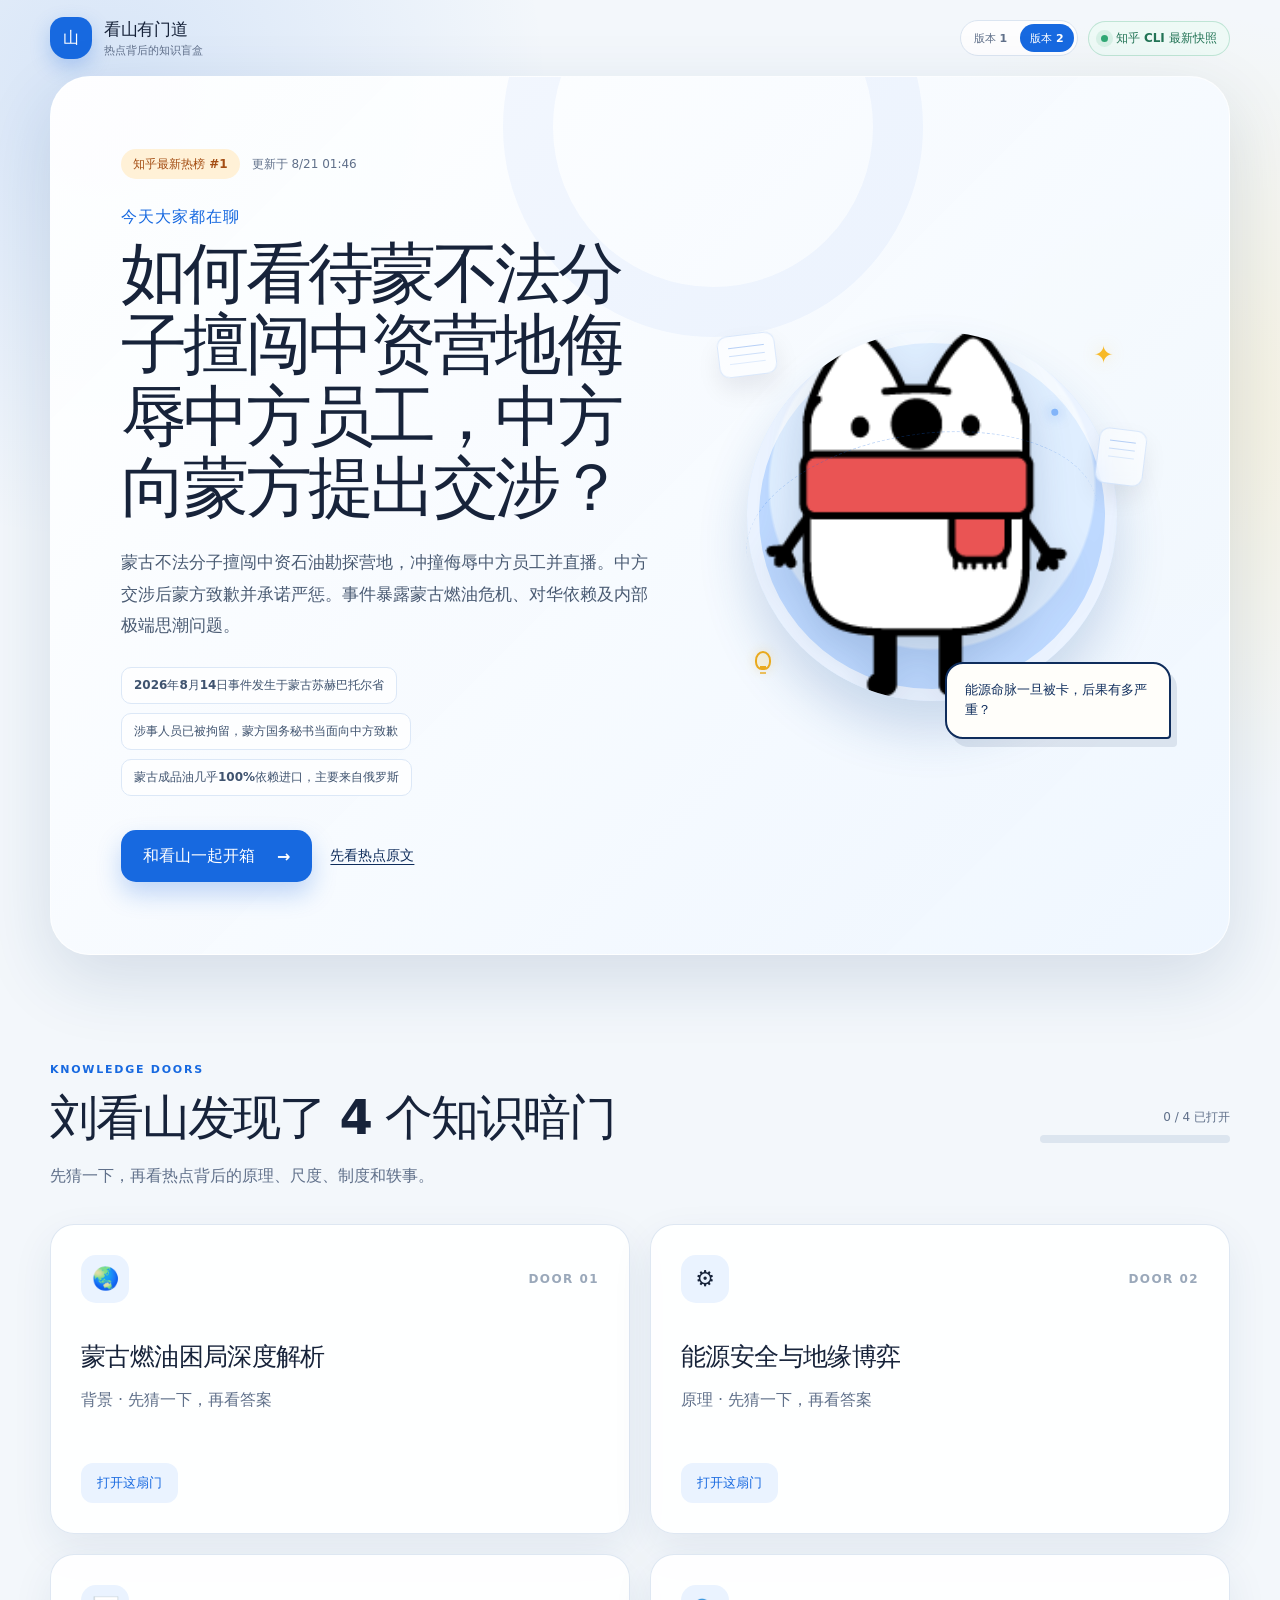
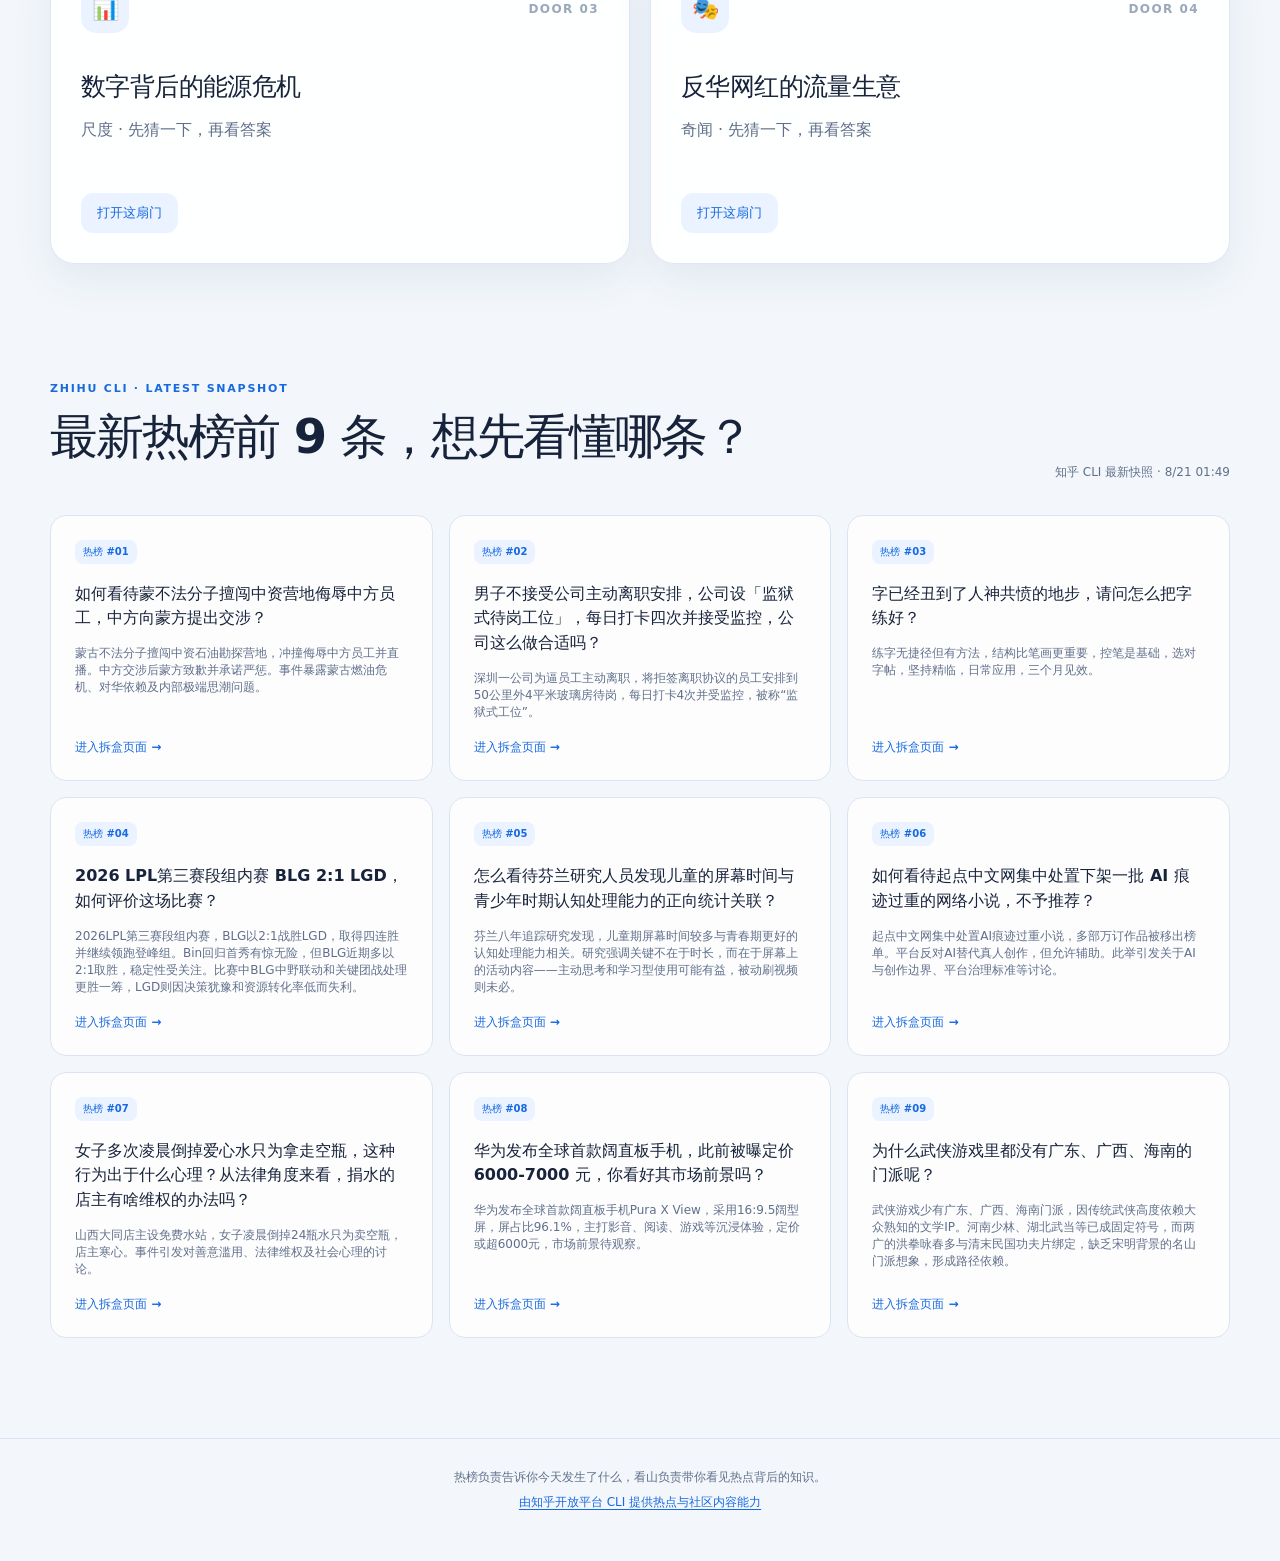
==== commit 9a5089dd: "chore: refresh hourly Zhihu hot boxes" ====
--- a/v2/index.html
+++ b/v2/index.html
@@ -1587,7 +1587,7 @@
   return Number.isNaN(date.valueOf()) ? "时间待确认" : formatter.format(date);
 }
 
-const embeddedData = {"data/hot-pages.json":{"generatedAt":"2026-08-20T14:51:23.369Z","source":"Zhihu official CLI","items":[{"id":"hot-1-541faa96","updatedAt":"2026-08-20T14:48:55.229Z","mode":"zhihu-cli-answer","topic":{"rank":"知乎最新热榜 #1","shortTitle":"遗嘱继承权之争","title":"男子重病期间立遗嘱遗产全部留给弟弟不给妻儿，引爆房产争夺战，如何从法律角度解读？","summary":"男子重病立遗嘱将房产全部留给弟弟，妻儿未获分文，引发继承纠纷。遗嘱继承优先于法定继承，但法律亦规定须为缺乏劳动能力的继承人保留必要份额。","facts":["遗嘱继承优先于法定继承，只要遗嘱合法有效就应按遗嘱执行","配偶、子女属于第一顺序法定继承人，但遗嘱可改变法定分配","遗嘱必须为缺乏劳动能力又没有生活来源的继承人保留必要份额"],"sourceUrl":"https://www.zhihu.com/question/2073466033290090473","thumbnailUrl":"https://pic4.zhimg.com/v2-84f0273bb8f7f2dbecd8ad7ae0d63f4b.png","talkOpener":"你听说了吗，最近有个人遗嘱把所有财产都留给弟弟，一个子儿没给老婆孩子，这事儿你怎么看？","visualTokens":["遗嘱","继承","家变"],"bubble":"遗嘱继承战幕启","boxes":[{"id":"door-1","label":"背景","icon":"📜","clue":"遗嘱优先于法定继承","question":"遗嘱继承和法定继承，哪个优先级更高？","options":["A. 法定继承优先","B. 遗嘱继承优先","C. 两者同等优先"],"answer":1,"answerNote":"根据民法典第一千一百二十三条，有遗嘱的按遗嘱办理，遗嘱继承优先于法定继承，体现被继承人的自由处分意愿。","headline":"遗嘱继承为何优先？","explanation":["民法典规定继承开始后先看有无遗嘱或遗赠扶养协议","遗嘱是被继承人对自身财产的处分意愿，应被尊重","无遗嘱或遗嘱无效时，才按法定继承顺序分配"],"misconception":"有人认为法定继承是必然结果，但实际上遗嘱存在时法定继承不适用","talkLine":"原来只要遗嘱合法有效，就算没分给妻儿，法律上也认啊。","sources":[{"title":"知乎热榜原文","url":"https://www.zhihu.com/question/2073466033290090473"}]},{"id":"door-2","label":"原理","icon":"⚖️","clue":"必要份额不可剥夺","question":"遗嘱能否完全剥夺缺乏劳动能力的继承人的继承权？","options":["A. 可以，遗嘱说了算","B. 不可以，必须保留必要份额","C. 看继承人是否同意"],"answer":1,"answerNote":"民法典规定，遗嘱应为缺乏劳动能力又没有生活来源的继承人保留必要遗产份额，即使遗嘱未提及，法院也会强制留出。","headline":"遗嘱的自由边界在哪里？","explanation":["遗嘱自由并非绝对，需受公序良俗和特定保护条款限制","缺乏劳动能力且无生活来源的继承人享有必留份权利","若遗嘱违反此要求，相关部分可能被认定无效"],"misconception":"误以为遗嘱可以随意处分所有财产，忽略对弱势继承人的保护","talkLine":"就算遗嘱写得再清楚，也得给没劳动能力的人留点活路，这是法律底线。","sources":[{"title":"知乎热榜原文","url":"https://www.zhihu.com/question/2073466033290090473"}]},{"id":"door-3","label":"尺度","icon":"⏳","clue":"继承纠纷诉讼时效","question":"继承权纠纷提起诉讼的法定时效是多久？","options":["A. 一年","B. 三年","C. 十年"],"answer":1,"answerNote":"根据民法典，继承权纠纷诉讼时效为三年，自继承人知道或应当知道权利被侵犯之日起计算。","headline":"维权也有时间窗","explanation":["诉讼时效为三年，过期可能丧失胜诉权","若继承开始后超过二十年，不得再提起诉讼","时效内及时主张权利，避免遗产被长期占用"],"misconception":"认为继承纠纷可以无限期拖延解决，实际有严格的时效限制","talkLine":"继承纠纷要打官司也得趁早，三年时效一过，再有理也难掰扯。","sources":[{"title":"知乎热榜原文","url":"https://www.zhihu.com/question/2073466033290090473"}]},{"id":"door-4","label":"奇闻","icon":"🏠","clue":"夫妻共同财产优先分割","question":"遗嘱处分夫妻共同财产时，需先处理什么？","options":["A. 直接按遗嘱分割全部财产","B. 先分出配偶一半，剩余部分才属遗产","C. 全部并入遗产后再分配"],"answer":1,"answerNote":"民法典规定，遗产分割时须先将夫妻共同财产的一半分出归配偶所有，剩下一半才是被继承人的遗产，遗嘱只能处分这一半。","headline":"遗嘱不能处分配偶的份额","explanation":["夫妻共同财产不等同于个人遗产","遗嘱若侵占配偶份额，该部分处分无效","实际继承中需先剥离配偶财产再按遗嘱执行"],"misconception":"误以为夫妻共同财产可以全由一方遗嘱处分，实际只能处理自己那一半","talkLine":"遗嘱再牛，也动不了配偶的那一半，夫妻共同财产先分一半再说。","sources":[{"title":"知乎热榜原文","url":"https://www.zhihu.com/question/2073466033290090473"}]}]}},{"id":"hot-2-7c9d7a7b","updatedAt":"2026-08-20T14:49:08.281Z","mode":"zhihu-cli-answer","topic":{"rank":"知乎最新热榜 #2","shortTitle":"东方白鹳吃垮蟹塘","title":"蟹塘每天被国宝「东方白鹳」吃掉三四万元螃蟹，塘主直呼扛不住，有哪些好的解决办法吗？塘主的损失谁该负责？","summary":"扬州蟹塘遭80只东方白鹳每日吃掉价值三四万元螃蟹，塘主从欢迎到崩溃。当地林业部门介入，补偿机制尚不完善，养殖户尝试用直播流量挽回损失。","facts":["东方白鹳是国家一级保护动物，全球仅1万余只。","一只白鹳一天能吃掉约40只螃蟹，啄伤的螃蟹也失去商品价值。","养殖户拍摄的短视频累计播放量超2000万，但流量收入远低于损失。"],"sourceUrl":"https://www.zhihu.com/question/2073078431583921634","thumbnailUrl":"https://pic1.zhimg.com/v2-e0e4625ce86cd53aa21cc514764c4078.png","talkOpener":"你知道吗？最近有群国宝级大鸟把人家蟹塘当自助餐厅，每天吃几万块，塘主都哭了。","visualTokens":["白鹳","蟹塘","日亏"],"bubble":"国宝吃货，蟹农买单","boxes":[{"id":"door-1","label":"背景","icon":"🦤","clue":"鸟界大熊猫","question":"东方白鹳为什么被称为“鸟界大熊猫”？","options":["A. 因为全身黑白相间","B. 因为数量稀少且濒危","C. 因为体型像熊猫"],"answer":1,"answerNote":"东方白鹳是全球濒危物种，国家一级保护动物，数量稀少，因此有“鸟界大熊猫”之称。","headline":"“鸟界大熊猫”的来头","explanation":["东方白鹳是全球濒危物种，全球仅1万余只。","它是国家一级保护动物，受法律严格保护。","对栖息地水质和食物要求极高，是湿地生态健康的指示物种。"],"misconception":"有人误以为它只是因黑白配色像熊猫而得名，其实核心是珍稀程度。","talkLine":"“东方白鹳可不是普通鸟，全球也就一万只，比大熊猫还稀有。”","sources":[{"title":"知乎热榜原文","url":"https://www.zhihu.com/question/2073078431583921634"}]},{"id":"door-2","label":"原理","icon":"🦀","clue":"啄一下螃蟹就报销","question":"为什么被东方白鹳啄过的螃蟹就失去商品价值？","options":["A. 螃蟹被毒死了","B. 螃蟹受伤后容易死亡或品相受损","C. 白鹳会吃掉整个螃蟹"],"answer":1,"answerNote":"白鹳啄伤螃蟹后，螃蟹伤口感染或外观损坏，无法按商品蟹出售。","headline":"一只鸟如何毁掉一只蟹","explanation":["白鹳啄食或叼起螃蟹，造成物理损伤。","受损螃蟹即使存活，也会因品相问题被市场淘汰。","一天2000只螃蟹被吃或损伤，损失自然高达数万。"],"misconception":"不是所有螃蟹都被吃掉，更多是被啄伤后失去价值。","talkLine":"“白鹳不是吃，是‘糟蹋’——啄一下，螃蟹就卖不出去了。”","sources":[{"title":"知乎热榜原文","url":"https://www.zhihu.com/question/2073078431583921634"}]},{"id":"door-3","label":"尺度","icon":"📊","clue":"每天亏三万","question":"80只东方白鹳一天造成的损失有多夸张？","options":["A. 相当于一筐螃蟹","B. 相当于2000只螃蟹，价值三四万元","C. 相当于一个月的饲料成本"],"answer":1,"answerNote":"每只白鹳日食40只，80只合计约2000只，按市场价估算日亏损三四万元。","headline":"80只鸟的“自助餐”账单","explanation":["两个月内白鹳从几只增至80多只。","每只每天吃约40只，合计日损2000只螃蟹。","累计损失已超数十万元，塘主直言扛不住。"],"misconception":"最初塘主以为损失可控，还喊话“管饱”，后来才意识到严重性。","talkLine":"“一天三四万，一个月就上百万，这哪是鸟，是碎钞机啊。”","sources":[{"title":"知乎热榜原文","url":"https://www.zhihu.com/question/2073078431583921634"}]},{"id":"door-4","label":"奇闻","icon":"🎥","clue":"流量能抵损失吗","question":"养殖户拍视频真的能弥补蟹塘损失吗？","options":["A. 不能，短视频收入远小于损失","B. 能，直播带货收入远超损失","C. 政府全额补偿了所有损失"],"answer":0,"answerNote":"短视频虽带来千万流量和数万粉丝，但收入仍远低于每日损耗，只能算一种缓解。","headline":"“国宝带货”的账本","explanation":["胡先生和顾帅的短视频总播放量超2000万，但收入杯水车薪。","顾帅也坦言短视频收入远无法弥补养殖损耗。","政府补偿标准通常不高于市场价50%，且流程复杂。"],"misconception":"有人以为塘主靠直播赚翻了，其实只是“精神补偿”。","talkLine":"“流量虽火，但离填坑还差得远，塘主算是苦中作乐。”","sources":[{"title":"知乎热榜原文","url":"https://www.zhihu.com/question/2073078431583921634"}]}]}},{"id":"hot-3-2559c84c","updatedAt":"2026-08-20T14:49:21.853Z","mode":"zhihu-cli-answer","topic":{"rank":"知乎最新热榜 #3","shortTitle":"一字之差见初心","title":"“司令”和“司令员”，差了一个字，到底有什么不同？","summary":"“司令”与“司令员”虽仅一字之差，却承载着人民军队从旧式军队脱胎而出的平等精神。1930年代刘伯承等人为摒弃等级观念，将“司令”改为“司令员”，体现官兵一致、分工不同的原则。这一称谓变革背后，是人民军队性质与文化的深刻重塑。","facts":["“司令”一词最早见于隋朝，为宫廷女官名称，与军事无关。","1930年代，刘伯承主持翻译苏联红军条令时，将“司令”改为“司令员”，并同步将“伙夫”改称“炊事员”、“护兵”改称“警卫员”，旨在消除等级歧视。","“司令员”是中国人民解放军及武警部队的正式称谓，而“司令”仅为口语简称；外军无“司令员”一说。"],"sourceUrl":"https://www.zhihu.com/question/2071867429039378493","thumbnailUrl":"https://pic4.zhimg.com/v2-bccfef80b0a74c865775814649a9ea2f.jpg","talkOpener":"你知道“司令”和“司令员”就差一个字，但背后藏着人民军队的一个大秘密吗？","visualTokens":["员","平等","一口"],"bubble":"一字之差，拆掉等级之墙","boxes":[{"id":"door-1","label":"背景","icon":"📜","clue":"司令古已有之","question":"“司令”一词最早出现在哪个朝代？","options":["A. 隋朝","B. 唐朝","C. 宋朝"],"answer":0,"answerNote":"据《北史·后妃传序》记载，隋朝设“司令”三人，为掌管宫廷图籍的六司之一，属内廷女官。","headline":"古代“司令”竟是女官","explanation":["隋朝内廷设六尚、六司、六典，其中六司之首即“司令”，定员三人，掌图籍法式、纠察宣奏。","金、元沿袭此职，管宫廷护卫、宫苑修缮，品级约从六品至正七品，相当于地方县令。","可见古代“司令”与军事无关，更近于现代“司局长”。"],"misconception":"很多人以为“司令”自古就是军队职务，其实直到近代才被日本用作Commander的翻译。","talkLine":"原来古代“司令”是管档案的女官，和打仗一点关系没有。","sources":[{"title":"知乎热榜原文","url":"https://www.zhihu.com/question/2071867429039378493"}]},{"id":"door-2","label":"原理","icon":"⚖️","clue":"一字体现平等","question":"刘伯承等人将“司令”改为“司令员”的核心目的是什么？","options":["A. 体现官兵平等","B. 与国际接轨","C. 简化称呼"],"answer":0,"answerNote":"为摒弃旧军队等级森严和对勤务人员的歧视，体现革命队伍人人平等、分工不同的原则。","headline":"“员”字背后的平等革命","explanation":["1930年代初，刘伯承、左权、叶剑英翻译苏联条令时，确定红军中“司令”后加“员”，寓意指挥员也是普通一员。","同期改动：伙夫→炊事员、护兵→警卫员、勤务兵→公务员、传令兵→通信员，消除歧视性称呼。","这一改动源于三湾改编确立的官兵政治平等原则，是制度在称谓上的体现。"],"misconception":"有人认为这仅是换称呼，实际权力结构未变。但关键是权力性质变了：指挥权来自分工而非身份。","talkLine":"这个“员”字，把几千年军队里的官老爷文化给拆了。","sources":[{"title":"知乎热榜原文","url":"https://www.zhihu.com/question/2071867429039378493"}]},{"id":"door-3","label":"尺度","icon":"🔢","clue":"正式称谓唯一","question":"在中国人民解放军中，哪个是法定正式称谓？","options":["A. 司令","B. 司令员","C. 两者皆可"],"answer":1,"answerNote":"“司令员”是正式、规范的职务名称，而“司令”仅是口语简称。","headline":"正式文件只能用“司令员”","explanation":["我军条令明确规定，军、兵种、大军区等各级军事主官正式称谓为“司令员”。","“司令”作为口头简称可使用，但正式公文、命令、新闻报道必须写“司令员”。","2012年起，武警总队总队长也统一改称“司令员”，进一步规范全军称谓。"],"misconception":"以为“司令”和“司令员”完全等同，实际上正式场合有严格区分。","talkLine":"下次看军事新闻，注意正规报道都是“司令员”哦。","sources":[{"title":"知乎热榜原文","url":"https://www.zhihu.com/question/2071867429039378493"}]},{"id":"door-4","label":"奇闻","icon":"🎭","clue":"“核司令”不可替换","question":"为什么程开甲被称为“核司令”但不能叫“核司令员”？","options":["A. 他不是正式军官","B. 这是荣誉称号非职位","C. 他不喜欢这个称谓"],"answer":1,"answerNote":"“核司令”是公众给予的尊称，并非实际职务，因此不能使用正式称谓“司令员”。","headline":"“司令员”不能当绰号用","explanation":["“司令员”是职务名称，仅用于实际的军事主官，如战区司令员、军区司令员。","“核司令”是媒体或公众对程开甲在核武器领域贡献的赞誉，属非正式称号。","类似地，历史人物如“东北王”等绰号，都不宜替换为正式职务名。"],"misconception":"以为“司令”可以随意替换为“司令员”，实际上正式名称有严格使用范围。","talkLine":"“核司令”是尊称，可不能随便改成“核司令员”哦。","sources":[{"title":"知乎热榜原文","url":"https://www.zhihu.com/question/2071867429039378493"}]}]}},{"id":"hot-4-4321a280","updatedAt":"2026-08-20T14:49:36.469Z","mode":"zhihu-cli-answer","topic":{"rank":"知乎最新热榜 #4","shortTitle":"抖音虚拟外卖攒钱","title":"抖音推出「馋猫外卖」虚拟点餐，订单不会送达，金额存入「一起攒」，如何看待这一功能？怎样从商业角度解读？","summary":"抖音推出“馋猫外卖”虚拟点餐功能，用户下单后不送餐，钱存入“馋猫钱罐”可随时提现。本质是游戏化攒钱工具，通过模拟消费满足多巴胺，同时引导资金沉淀在抖音支付体系，引发关于资金安全和商业模式的讨论。","facts":["馋猫外卖界面高度复刻外卖平台，支持选菜、备注、满减，但订单不会真实送达。","支付金额存入抖音支付账户下的专属攒钱子账簿，不产生收益，随时可提现。","该功能上线两周访问量突破2300万，单日人均模拟消费5.7次，平均单笔12.3元。"],"sourceUrl":"https://www.zhihu.com/question/2073021871205913577","thumbnailUrl":"https://pic3.zhimg.com/v2-9f0ce27d292700edeb0f5c04595cc5ca.jpg","talkOpener":"你知道吗，最近抖音出了个外卖功能，点了餐永远不会送到，但钱却能存下来，大家还玩得不亦乐乎。","visualTokens":["馋猫","攒钱","多巴胺"],"bubble":"外卖不送？这波操作绝了","boxes":[{"id":"door-1","label":"背景","icon":"📱","clue":"为什么抖音要出这功能？","question":"抖音推出馋猫外卖的主要商业目的是？","options":["A. 与美团竞争外卖市场","B. 引导资金沉淀在抖音支付体系","C. 真正提供外卖服务"],"answer":1,"answerNote":"抖音本身不送外卖，而是通过模拟消费让用户把钱存入抖音支付，形成资金沉淀，降低用户提现率，增强支付生态粘性。","headline":"资金沉淀：互联网平台的新战场","explanation":["用户支付的钱进入抖音支付账户，虽然可提现，但会有一部分用户因为麻烦或习惯而留在平台内，形成可观的资金池。","这笔资金沉淀可以用于平台内部消费，比如后续点真外卖、买团购，增强交易闭环。","类似支付宝余额和微信零钱，用户习惯将钱放在那里，平台就能从中获益。"],"misconception":"认为抖音是要抢外卖生意，其实它更看重的是支付和金融生态。","talkLine":"以后抖音不光要赚你点外卖的钱，还惦记你兜里没花出去的钱呢。","sources":[{"title":"知乎热榜原文","url":"https://www.zhihu.com/question/2073021871205913577"}]},{"id":"door-2","label":"原理","icon":"🧠","clue":"为什么假装点外卖能让人存钱？","question":"馋猫外卖利用了什么心理学效应？","options":["A. 多巴胺在期待时释放","B. 损失厌恶","C. 从众心理"],"answer":0,"answerNote":"多巴胺峰值在期待过程而非结果，模拟点餐满足消费冲动，同时因钱没花掉而获得理性满足，从而帮助存钱。","headline":"多巴胺储蓄：用虚拟消费对抗冲动","explanation":["浏览菜单、加购、下单的过程让大脑获得类似真实消费的愉悦感。","完成支付后钱却存了下来，既满足欲望又保存了钱包，形成双重奖励。","这种“行为替代型储蓄工具”正在成为数字金融创新方向。"],"misconception":"以为这功能只会让人更想花钱，其实它通过仪式感替代真实消费，反而降低了冲动点单。","talkLine":"以后想点夜宵，先上馋猫外卖过把瘾，钱还能攒下来，一举两得。","sources":[{"title":"知乎热榜原文","url":"https://www.zhihu.com/question/2073021871205913577"}]},{"id":"door-3","label":"尺度","icon":"💰","clue":"这功能到底能存下多少钱？","question":"上线两周，馋猫外卖的访问量和人均存钱情况如何？","options":["A. 访问量2300万，人均存86元","B. 访问量1000万，人均存50元","C. 访问量500万，人均存30元"],"answer":0,"answerNote":"据sohu报道，上线两周访问量超2300万，7日人均余额86元，单日人均模拟消费5.7次。","headline":"数字说话：虚拟外卖的吸金力","explanation":["2300万访问量显示年轻人对这类“多巴胺储蓄”接受度极高。","人均86元虽不多，但积少成多，若用户留存，可形成数亿资金池。","预计带动年轻人储蓄率提升3-5个百分点。"],"misconception":"认为存不了大钱就没用，其实核心是养成储蓄习惯，小钱也能变大事。","talkLine":"别小看这几块钱，积少成多，一年下来也能存下一笔小财富。","sources":[{"title":"知乎热榜原文","url":"https://www.zhihu.com/question/2073021871205913577"}]},{"id":"door-4","label":"奇闻","icon":"🌍","clue":"全球还有哪些奇葩攒钱法？","question":"以下哪个国家也有类似虚拟外卖的“多巴胺网站”？","options":["A. 韩国","B. 日本","C. 美国"],"answer":0,"answerNote":"韩国爆火过FoodNeverComes（食物永远不会来），界面和真实外卖一样，但永远不会送达，被心理学家称为“多巴胺网站”。","headline":"全球奇招：用“永远不来的外卖”存钱","explanation":["FoodNeverComes在韩国Z世代中流行，服务超131万次，用户通过模拟点餐满足消费欲。","这种设计利用了神经经济学原理，让用户获得即时满足感但零开销。","抖音馋猫外卖正是借鉴了这一模式，并强化了攒钱属性。"],"misconception":"以为这是抖音独创，其实类似产品已在韩国爆火，抖音只是本地化改造。","talkLine":"原来全球年轻人都在用这招克制冲动消费，咱们也算赶上潮流了。","sources":[{"title":"知乎热榜原文","url":"https://www.zhihu.com/question/2073021871205913577"}]}]}},{"id":"hot-5-eea60eec","updatedAt":"2026-08-20T14:49:48.573Z","mode":"zhihu-cli-answer","topic":{"rank":"知乎最新热榜 #5","shortTitle":"全季酒店房门敞开8小时","title":"顾客曝全季酒店敞房门8小时，20万财产无人看管，片区主管称再追究下去对你我都不好，哪些问题值得关注？","summary":"广州全季酒店保洁忘关门致客房敞开8小时，房内20万财物险失窃。酒店区域经理称\"再追究对你我都不好\"引发争议。","facts":["8月14日广州全季酒店沙面店，保洁打扫中途离开忘关门，房门敞开超8小时","房内放置哈苏、徕卡相机等价值约20万财物，所幸无人进入未造成损失","区域经理称\"再追究下去对我们对你都不好\"，被指威胁住客，引发舆论"],"sourceUrl":"https://www.zhihu.com/question/2073689240164988172","thumbnailUrl":"https://pic1.zhimg.com/v2-2df50de0d9f3b1b58b874992d0b7995c.png","talkOpener":"你住酒店时有没有担心过房门安全？最近全季酒店这事情闹得挺大。","visualTokens":["门","锁","监控"],"bubble":"酒店安全谁来负责？","boxes":[{"id":"door-1","label":"背景","icon":"🏨","clue":"酒店安全责任","question":"酒店对客人财物负有什么法律义务？","options":["A. 完全免责","B. 安全保障义务","C. 无限赔偿责任"],"answer":1,"answerNote":"《民法典》1198条规定，宾馆等经营场所未尽安全保障义务造成他人损害，应承担侵权责任。","headline":"酒店的法律责任边界","explanation":["《民法典》第1198条明确宾馆对顾客负有安全保障义务","如此案中房门敞开8小时无人发现，属于典型未尽义务","即使未发生实际损失，顾客仍可主张违约责任"],"misconception":"很多人以为东西没丢酒店就没责任，实际上管理失误本身已构成违约","talkLine":"原来酒店对客人财物不只是道义责任，法律上真有明确规定。","sources":[{"title":"知乎热榜原文","url":"https://www.zhihu.com/question/2073689240164988172"}]},{"id":"door-2","label":"原理","icon":"🗝️","clue":"酒店房门管理流程","question":"酒店正常查房流程中应有哪些检查环节？","options":["A. 只有保洁自查","B. 领班、主管、值班经理三级检查","C. 不需要检查"],"answer":1,"answerNote":"正常流程中，保洁清扫后需经楼层领班、客房主管、值班经理三个环节验收，此案中所有环节均缺失。","headline":"酒店查房的三道防线","explanation":["保洁完成清扫后，需由领班检查房间状态","客房主管需复核确认，值班经理负有巡查责任","多个环节全部失灵才导致房门长期敞开无人发现"],"misconception":"以为只有保洁一个人负责，实际酒店有多级检查机制","talkLine":"一家正规酒店查个房居然要过三道关卡，这次全失守了。","sources":[{"title":"知乎热榜原文","url":"https://www.zhihu.com/question/2073689240164988172"}]},{"id":"door-3","label":"尺度","icon":"⏱️","clue":"8小时的时间尺度","question":"房门敞开8小时是什么概念？","options":["A. 约等于一个工作日","B. 不到一节课","C. 差不多一小时"],"answer":0,"answerNote":"8小时是一个标准工作日的时长，期间酒店员工正常轮班，却无人发现异常。","headline":"8小时意味着什么","explanation":["8小时相当于完整的白班工作时间","酒店至少经历过一次员工换岗交接","房间位于电梯口旁，人流频繁仍无人觉察"],"misconception":"有人觉得8小时不算长，实际上足够发生任何事","talkLine":"房门大开整整一个工作日没人管，这安保水平真让人后怕。","sources":[{"title":"知乎热榜原文","url":"https://www.zhihu.com/question/2073689240164988172"}]},{"id":"door-4","label":"奇闻","icon":"😱","clue":"公关话术反面教材","question":"\"再追究对你我都不好\"是什么性质的话？","options":["A. 真诚道歉","B. 典型施压话术","C. 法律建议"],"answer":1,"answerNote":"这句话本质是威胁施压，意图让顾客放弃维权，是失败的危机公关案例。","headline":"一句话引爆舆情的典型","explanation":["此类话语暗示消费者追究会遭不利后果","变相承认酒店担心事件曝光影响自身","彻底破坏了消费者对品牌的信任感"],"misconception":"有人认为这是\"实话实说\"，实际是销售施压话术在危机公关中的错误挪用","talkLine":"原来\"对你我都不好\"这句话，是公关界最典型的反面教材。","sources":[{"title":"知乎热榜原文","url":"https://www.zhihu.com/question/2073689240164988172"}]}]}},{"id":"hot-6-d47bc648","updatedAt":"2026-08-20T14:51:23.366Z","mode":"zhihu-cli-answer","topic":{"rank":"知乎最新热榜 #6","shortTitle":"钟馗形象引发热议","title":"《黑神话：钟馗》主角钟馗首次露脸亮相，如何评价这版青年钟馗的形象设计？","summary":"《黑神话：钟馗》发布15分钟实机演示，主角青年钟馗首次亮相，形象设计引发讨论，有玩家认为其瘦削俊朗，也有玩家觉得像长了胡子的俞灏明。","facts":["《黑神话：钟馗》是游戏科学继《黑神话：悟空》后的第二部作品","2026年8月20日发布15分钟实机演示，包含战斗与剧情片段","主角形象被指气质硬朗，区别于传统钟馗的魁梧威严"],"sourceUrl":"https://www.zhihu.com/question/2073712813759887078","thumbnailUrl":"https://pic1.zhimg.com/v2-f8d17eaa10eb2391c3758ba0078b529c.jpg","talkOpener":"嘿，你看《黑神话：钟馗》的实机演示了吗？那个钟馗形象挺有争议的！","visualTokens":["钟馗","黑神话","实机"],"bubble":"钟馗变帅了？玩家吵翻","boxes":[{"id":"door-1","label":"背景","icon":"🎮","clue":"游戏科学新作","question":"《黑神话：钟馗》是游戏科学继哪部作品后的新作？","options":["A. 《黑神话：悟空》","B. 《黑神话：哪吒》","C. 《黑神话：姜子牙》"],"answer":0,"answerNote":"《黑神话：钟馗》是《黑神话》系列第二部，前作为2024年发售的《黑神话：悟空》。","headline":"《黑神话》系列背景","explanation":["《黑神话：悟空》2024年发售，全球爆火，销量破千万","《黑神话：钟馗》2025年立项，2026年8月20日发布实机演示","游戏科学计划打造中国神话宇宙，系列化开发"],"misconception":"有人认为《黑神话》系列是网游，实际是单机买断制游戏","talkLine":"你知道吗？《黑神话》系列是单机游戏，不是网游，买断制，很良心的。","sources":[{"title":"知乎热榜原文","url":"https://www.zhihu.com/question/2073712813759887078"}]},{"id":"door-2","label":"原理","icon":"🎨","clue":"青年钟馗设计","question":"这版钟馗形象设计引发的主要争议点是什么？","options":["A. 太瘦削不够魁梧","B. 太丑吓人","C. 太像外国人"],"answer":0,"answerNote":"玩家普遍认为青年钟馗形象瘦削俊朗，与传说中魁梧威武的钟馗不同，但也有人认为这是对传统形象的年轻化重塑。","headline":"钟馗形象演变","explanation":["传统钟馗形象多为豹头环眼、铁面虬髯，魁梧刚猛","本作设计为青年侠客，长发束冠、身形矫健，突出俊朗气质","游戏科学试图打破国产游戏男主小白脸套路，塑造东方硬汉形象"],"misconception":"有人认为钟馗自古就是丑神，其实早期文献中钟馗曾为美男子，因撞柱毁容才变丑","talkLine":"钟馗原本可能是帅哥，后来因为撞柱毁容才变丑的，这版设计也算还原了。","sources":[{"title":"知乎热榜原文","url":"https://www.zhihu.com/question/2073712813759887078"}]},{"id":"door-3","label":"尺度","icon":"⏱️","clue":"实机演示规模","question":"《黑神话：钟馗》本次实机演示视频时长多少？","options":["A. 10分钟","B. 15分钟","C. 20分钟"],"answer":1,"answerNote":"官方发布的实机演示视频时长为15分钟，完整展示了战斗、探索和BOSS战。","headline":"实机演示内容","explanation":["演示包含主角战斗机制、首场大型BOSS战“大蚌真君”等片段","在线观看峰值突破8万人次，发布10分钟登顶热搜","官方强调游戏仍处于研发早期，最终内容可能有变化"],"misconception":"有人认为演示即最终画质，实为开发中版本，后续可能优化或调整","talkLine":"那个15分钟的实机演示超震撼，但官方说还在早期，最终版可能更好哦。","sources":[{"title":"知乎热榜原文","url":"https://www.zhihu.com/question/2073712813759887078"}]},{"id":"door-4","label":"奇闻","icon":"🔮","clue":"玩家身份猜测","question":"玩家对主角身份有哪些猜测？","options":["A. 游戏主角是钟馗本人","B. 主角是钟馗的妹夫","C. 以上都是"],"answer":2,"answerNote":"玩家从片尾闪回和细节推测，主角可能就是青年钟馗，也有人开玩笑说是钟馗的妹夫，官方尚未公布确切身份。","headline":"主角身份之谜","explanation":["片尾出现传统钟馗形象，暗示主角或为青年钟馗","首支预告中有蒙眼男子和钟馗之妹，引发妹夫论","游戏科学刻意模糊主角身份，制造叙事悬念"],"misconception":"有人以为主角已确定为钟馗本尊，其实官方未公布，仍在猜测阶段","talkLine":"网上都在猜主角到底是不是钟馗本人，也许要等游戏发售才知道了。","sources":[{"title":"知乎热榜原文","url":"https://www.zhihu.com/question/2073712813759887078"}]}]}},{"id":"hot-7-9bb96cc9","updatedAt":"2026-08-20T14:50:32.959Z","mode":"zhihu-cli-answer","topic":{"rank":"知乎最新热榜 #7","shortTitle":"反战片的中西差异","title":"同样是反战片，为什么《欢迎来龙餐馆》的味道和好莱坞完全不一样？","summary":"《欢迎来龙餐馆》以中国平民视角呈现伊拉克战争，聚焦普通人在战火中的生存与善意，与好莱坞聚焦美军士兵的叙事形成鲜明对比，引发对战争叙事话语权的思考。","facts":["影片由文牧野执导，沈腾主演，票房已破11亿","豆瓣评分从开分8.4涨至8.6，为暑期档最高","影片原型之一是曾在伊拉克开中餐馆的刘磊"],"sourceUrl":"https://www.zhihu.com/question/2072778047816783102","thumbnailUrl":"https://pic4.zhimg.com/v2-c9dea5a378df969ce2949dca91b44ab7.jpg","talkOpener":"最近《欢迎来龙餐馆》挺火，你看过没？它和好莱坞那些战争片味道完全不一样，挺有意思的。","visualTokens":["烟火","战火","灶台"],"bubble":"龙餐馆为何不按好莱坞套路出牌","boxes":[{"id":"door-1","label":"背景","icon":"🎬","clue":"影片为何引发争议","question":"《欢迎来龙餐馆》近期因何事件引发热议？","options":["A. 票房造假争议","B. 被质疑美化美军","C. 演员阵容更换"],"answer":0,"answerNote":"网传影城将《功夫女足》票错出为《欢迎来龙餐馆》，被质疑“偷票房”，后经核实为影城操作失误，片方已发布声明否认。","headline":"一场乌龙引发的“偷票房”风波","explanation":["有网友晒出购买《功夫女足》却收到《欢迎来龙餐馆》票根的照片，引发猜测","涉事影城回应称是员工操作失误，已退票并补录正确票房数据","片方声明未参与、未授意该操作，坚决反对偷漏票房行为"],"misconception":"很多人以为“偷票房”是片方行为，实际多为影院操作失误或违规操作。","talkLine":"那场‘偷票房’风波其实是影院手滑，不是片方搞鬼。","sources":[{"title":"知乎热榜原文","url":"https://www.zhihu.com/question/2072778047816783102"}]},{"id":"door-2","label":"原理","icon":"🍳","clue":"平民视角反战叙事","question":"《欢迎来龙餐馆》与好莱坞反战片的最大不同是什么？","options":["A. 聚焦美军士兵的个人创伤","B. 以平民视角展现战争对普通人的影响","C. 强调超级英雄拯救世界"],"answer":1,"answerNote":"影片以中国厨师徐福在中东战乱中的经历为主线，展现普通人在战争中的挣扎与善意，而非好莱坞常见的英雄叙事。","headline":"从“灶台烟火”看战争残酷","explanation":["主角徐福只想赚钱还债，毫无英雄光环，被战争裹挟着做出选择","影片用“吃饭”这一朴素意象对抗战争带来的毁灭","避免脸谱化善恶，呈现不同阵营中普通人的挣扎"],"misconception":"以为反战片必须通过战场大场面来表现，实际上日常细节更能触动人心。","talkLine":"同样是反战，龙餐馆用一碗热饭就让人破防了。","sources":[{"title":"知乎热榜原文","url":"https://www.zhihu.com/question/2072778047816783102"}]},{"id":"door-3","label":"尺度","icon":"📊","clue":"票房与口碑的双重爆发","question":"《欢迎来龙餐馆》目前的票房和口碑表现如何？","options":["A. 票房超10亿，豆瓣评分8.6","B. 票房仅5亿，豆瓣评分6.5","C. 票房超30亿，豆瓣评分9.2"],"answer":0,"answerNote":"影片上映9天票房近12亿，豆瓣评分从8.4涨至8.6，创下沈腾主演电影最高分纪录。","headline":"暑期档口碑票房双冠王","explanation":["猫眼预测总票房从20亿上调至25亿，灯塔预测最高达30亿","超47%观众打出五星好评","点映三天票房1.6亿，淘票票开分9.8创近三年纪录"],"misconception":"高票房不一定等于好口碑，但该片两者兼得，且口碑仍在持续发酵。","talkLine":"这部片子票房口碑双爆，沈腾这次真把大家看哭了。","sources":[{"title":"知乎热榜原文","url":"https://www.zhihu.com/question/2072778047816783102"}]},{"id":"door-4","label":"奇闻","icon":"🌍","clue":"西方叙事霸权的挑战","question":"影片为何被部分人称为“戳穿西方战争谎言”？","options":["A. 影片虚构了一个不存在的战争","B. 影片如实呈现了伊拉克战争对平民的伤害","C. 影片获得了西方媒体的一致批评"],"answer":1,"answerNote":"影片以平民视角还原伊拉克战争中普通人的苦难，打破了西方长期以来美化这场侵略战争的叙事框架。","headline":"首次用中国视角解构伊拉克战争","explanation":["好莱坞反战片多聚焦美军士兵的创伤，回避战争侵略本质","影片直白揭露美军占领带来的盘剥与灾难","有数据指出伊拉克战后超200万人逃往海外，900万人流离失所"],"misconception":"有人误以为影片在刻意抹黑美国，实际上是客观呈现了战争对平民的伤害。","talkLine":"西方国家拍了二十年伊拉克战争，这次终于轮到我们讲真话了。","sources":[{"title":"知乎热榜原文","url":"https://www.zhihu.com/question/2072778047816783102"}]}]}},{"id":"hot-8-ac751f44","updatedAt":"2026-08-20T14:50:46.490Z","mode":"zhihu-cli-answer","topic":{"rank":"知乎最新热榜 #8","shortTitle":"阔直板变革","title":"如何评价华为发布阔直板？为什么华为和苹果都在把手机做阔？","summary":"华为发布全球首款阔直板手机Pura X View，采用16:9.5屏幕比例，96.1%屏占比，内置7000mAh电池，首发HarmonyOS 7。苹果折叠屏或采用阔形态，引发行业趋势讨论。","facts":["华为Pura X View于2026年8月20日亮相，是行业首款阔直板手机。","该机屏幕为6.39英寸，显示面积约114.27平方厘米，超过6.9英寸的iPhone 17 Pro Max。","Pura X View首发搭载HarmonyOS 7系统，支持阔感观剧、阅读等专属功能。"],"sourceUrl":"https://www.zhihu.com/question/2073734322373267652","thumbnailUrl":"https://pic1.zhimg.com/v2-f6895d957bbc937ab4d46f4aeaa0f3f4.png","talkOpener":"华为刚发布了一款屏幕特别宽的直板手机，叫Pura X View，听说看视频比苹果大屏还爽，你注意到了吗？","visualTokens":["阔屏","观影","变宽"],"bubble":"手机为何越做越宽？","boxes":[{"id":"door-1","label":"背景","icon":"📱","clue":"阔屏发展简史","question":"华为首次尝试阔屏形态是在哪款产品上？","options":["A. Pura X","B. Mate 60","C. Pura X Max"],"answer":0,"answerNote":"2025年华为发布Pura X，首次将16:10阔屏用于小折叠手机，随后推出大阔折Pura X Max，如今Pura X View将阔屏带回直板机。","headline":"从折叠到直板：华为阔屏三步走","explanation":["2025年Pura X首次在小折叠上引入16:10阔屏，探索新形态。","2026年Pura X Max将阔屏放大到大折叠设备，连外屏也保持宽比例。","Pura X View去掉折叠结构，将阔屏体验普及到直板机，覆盖更广用户群。"],"misconception":"阔屏只是简单加宽屏幕，没有技术含量。实际上需要从屏幕定制、堆叠设计到软件适配的全新体系。","talkLine":"华为从折叠到直板，把阔屏普及给了更多人，这步棋挺有意思。","sources":[{"title":"知乎热榜原文","url":"https://www.zhihu.com/question/2073734322373267652"}]},{"id":"door-2","label":"原理","icon":"📐","clue":"屏幕比例技巧","question":"Pura X View的屏幕比例更接近以下哪种？","options":["A. 16:9","B. 20:9","C. 1:1"],"answer":0,"answerNote":"Pura X View屏幕比例约16:9.5，接近影视标准的16:9，播放视频时黑边大幅收窄，画面填充感更强。","headline":"为什么16:9.5屏幕看视频更爽？","explanation":["主流手机屏幕约20:9，横屏播放16:9视频时上下黑边明显。","Pura X View的16:9.5比例更贴近视频内容，黑边面积大幅减小。","实测播放16:9视频时画面显示面积提升30%-40%，沉浸感更强。"],"misconception":"屏幕尺寸越大显示面积越大。实际上屏幕比例影响显示效率，宽屏在对角线相同的情况下能提供更大显示面积。","talkLine":"以后看视频选手机，可能不再只看尺寸，而是看屏幕比例了。","sources":[{"title":"知乎热榜原文","url":"https://www.zhihu.com/question/2073734322373267652"}]},{"id":"door-3","label":"尺度","icon":"🔋","clue":"轻薄与续航平衡","question":"Pura X View的电池容量和厚度分别是多少？","options":["A. 5000mAh，7.5mm","B. 7000mAh，6.68mm","C. 8000mAh，8mm"],"answer":1,"answerNote":"Pura X View内置约7000mAh电池，机身厚度仅6.68mm，兼顾了大电池与轻薄设计。","headline":"7000mAh塞进6.68mm机身，堆叠技术如何实现？","explanation":["7000mAh电池在直板机中属于超大容量，通常意味着更厚的机身。","华为通过高密度电池和内部堆叠优化，在6.68mm厚度内实现大电池。","201g的重量在同类大屏手机中保持适中，长时间握持不累。"],"misconception":"电池越大机身一定越厚。通过新材料和新结构，可以在保持轻薄的同时提升容量。","talkLine":"7000mAh还能做到这么薄，华为这堆叠技术真有两下子。","sources":[{"title":"知乎热榜原文","url":"https://www.zhihu.com/question/2073734322373267652"}]},{"id":"door-4","label":"奇闻","icon":"🤯","clue":"苹果也在做阔屏","question":"关于苹果折叠屏，以下哪种说法来自搜索结果？","options":["A. 已确认采用阔屏形态","B. 将采用竖向折叠","C. 不会推出折叠屏"],"answer":0,"answerNote":"搜索结果提到“苹果折叠屏也将采用阔屏形态”，不过具体细节尚未证实。","headline":"苹果也要跟风阔屏？","explanation":["据搜索结果，苹果折叠屏可能采用阔屏形态，与华为方向一致。","苹果iPhone 18 Pro可能沿用现有尺寸，可变光圈可能为Pro Max独占。","阔屏能否成为主流，取决于苹果等厂商的跟进和用户接受度。"],"misconception":"阔屏只是华为一家的实验。实际上苹果等厂商也在考虑，可能成为行业新趋势。","talkLine":"听说苹果折叠屏也要做阔屏，看来手机形态真的要变了。","sources":[{"title":"知乎热榜原文","url":"https://www.zhihu.com/question/2073734322373267652"}]}]}},{"id":"hot-9-2f36061f","updatedAt":"2026-08-20T14:50:59.181Z","mode":"zhihu-cli-answer","topic":{"rank":"知乎最新热榜 #9","shortTitle":"半岛未分裂的平行世界","title":"如果半岛没有分裂（韩国继承半岛全境），今天的朝鲜地区城市，如平壤、元山会发展成什么样？","summary":"若韩国继承半岛全境，平壤可能凭借区位优势超越釜山成为第二大城市。朝鲜北部资源丰富，对华联络便利，但发展仍受制于政治体制和基础设施。","facts":["朝鲜半岛分裂前，北方拥有超过80%的电力供应能力","平壤城墙周长28800尺，是朝鲜王朝最大的邑城","开城距首尔仅60公里，距平壤136公里"],"sourceUrl":"https://www.zhihu.com/question/1954481061263312821","thumbnailUrl":"https://pic4.zhimg.com/v2-064de3aeb1c9e8c8ebb404a5a0af47db.jpg","talkOpener":"你知道如果朝鲜半岛没分裂，平壤现在可能比釜山还发达吗？","visualTokens":["平壤","电网","燕郊"],"bubble":"平壤能否逆袭釜山？","boxes":[{"id":"door-1","label":"背景","icon":"🏛️","clue":"首都之争的历史渊源","question":"朝鲜王朝时期，平壤在都城体系中扮演什么角色？","options":["A. 首都","B. 西京（陪都）","C. 普通城市"],"answer":1,"answerNote":"高丽时期平壤为西京，朝鲜王朝时期虽非首都但地位重要，城墙规模全国最大","headline":"平壤：千年陪都的底蕴","explanation":["高丽王朝定都开城，平壤被升格为西京，是北方重镇","朝鲜王朝迁都汉城后，平壤仍是北方最大城市和军事要塞","19世纪清朝官员聂士成曾评价平壤'王都迁此，远胜汉城'"],"misconception":"误以为平壤自古就是首都，实际多数时期为陪都或地方重镇","talkLine":"平壤其实是个当过千年陪都的城市，地位一直不低。","sources":[{"title":"知乎热榜原文","url":"https://www.zhihu.com/question/1954481061263312821"}]},{"id":"door-2","label":"原理","icon":"⚡","clue":"北方电力优势的历史","question":"半岛分裂前，北方掌握了多少比例的电力供应？","options":["A. 约40%","B. 约60%","C. 超过80%"],"answer":2,"answerNote":"日本殖民时期为保障北方重化工园区电力，在盖马高原和鸭绿江修建众多水电站，使北方掌握超80%电力","headline":"电力命脉：北方的隐藏王牌","explanation":["1945年光复时北方水力发电占半岛总发电量的绝大部分","韩国曾因拖欠电费被朝鲜切断供电，导致严重短缺","1947年美军政府与北方签署10万千瓦电力购买协议，以实物支付400万美元"],"misconception":"误以为韩国电力一直自给自足，实际分裂初期高度依赖北方供电","talkLine":"半岛分裂前，首尔的电可都是平壤那边供的。","sources":[{"title":"知乎热榜原文","url":"https://www.zhihu.com/question/1954481061263312821"}]},{"id":"door-3","label":"尺度","icon":"📏","clue":"城市规模的数量级对比","question":"平壤到首尔和开城到首尔的距离分别是多少？","options":["A. 平壤136公里，开城60公里","B. 平壤200公里，开城100公里","C. 平壤100公里，开城30公里"],"answer":0,"answerNote":"开城距首尔约60公里，平壤距首尔约136公里，开城堪称首尔近郊","headline":"地图上的近与远","explanation":["开城距首尔仅60公里，若未分裂很可能成为首尔卫星城","平壤距首尔136公里，相当于北京到天津的距离","平壤若作为第二大城市，区位上可辐射北方并连接中国"],"misconception":"误以为平壤离首尔很远，实际相当于国内两个邻近省会间的距离","talkLine":"开城离首尔才60公里，搁咱们这儿就是通州到市区的距离。","sources":[{"title":"知乎热榜原文","url":"https://www.zhihu.com/question/1954481061263312821"}]},{"id":"door-4","label":"奇闻","icon":"🎭","clue":"赛博朋克里的半岛统一","question":"《赛博朋克2077》设定中，朝鲜半岛如何实现统一？","options":["A. 和平谈判","B. 第二次朝鲜战争后吞并","C. 中国调停"],"answer":1,"answerNote":"游戏设定中2000年爆发第二次朝鲜战争，2005年韩国攻入平壤吞并朝鲜，实现武力统一","headline":"虚构中的暴力统一","explanation":["游戏设定中1999年朝韩开战，中国和俄罗斯支援朝鲜，日本秘密支持韩国","2004年韩国将军政变成立联合韩国，2005年攻入平壤","统一后新韩国被财阀控制，分为激进进步派和保守派"],"misconception":"误以为游戏中半岛和平统一，实际设定是战争吞并","talkLine":"《赛博朋克2077》里半岛统一是打出来的，还跟财阀政治搅在一起。","sources":[{"title":"知乎热榜原文","url":"https://www.zhihu.com/question/1954481061263312821"}]}]}}]}};
+const embeddedData = {"data/hot-pages.json":{"generatedAt":"2026-08-21T01:49:21.509Z","source":"Zhihu official CLI","items":[{"id":"hot-1-088227f7","updatedAt":"2026-08-21T01:46:44.724Z","mode":"zhihu-cli-answer","topic":{"rank":"知乎最新热榜 #1","shortTitle":"蒙古中资营地遭袭事件","title":"如何看待蒙不法分子擅闯中资营地侮辱中方员工，中方向蒙方提出交涉？","summary":"蒙古不法分子擅闯中资石油勘探营地，冲撞侮辱中方员工并直播。中方交涉后蒙方致歉并承诺严惩。事件暴露蒙古燃油危机、对华依赖及内部极端思潮问题。","facts":["2026年8月14日事件发生于蒙古苏赫巴托尔省","涉事人员已被拘留，蒙方国务秘书当面向中方致歉","蒙古成品油几乎100%依赖进口，主要来自俄罗斯"],"sourceUrl":"https://www.zhihu.com/question/2073199570427953525","thumbnailUrl":"https://pic3.zhimg.com/v2-fb2943e6885dcc41087527a4e2b80f5e.jpg","talkOpener":"你知道蒙古国明明有石油，却连一滴汽油都炼不出来吗？最近他们还得靠中国紧急供油救急。","visualTokens":["能源","博弈","依赖"],"bubble":"能源命脉一旦被卡，后果有多严重？","boxes":[{"id":"door-1","label":"背景","icon":"🌏","clue":"蒙古燃油困局深度解析","question":"蒙古国国内成品油主要从哪里进口？","options":["A. 中国","B. 俄罗斯","C. 美国"],"answer":1,"answerNote":"蒙古国成品油约95%以上依赖俄罗斯进口，中国是蒙古原油的主要出口目的地。","headline":"坐在油桶上的能源乞丐：蒙古的致命软肋","explanation":["蒙古拥有3.33亿吨探明石油储量，但缺乏炼油能力","原油出口中国换来外汇，再买俄罗斯成品油自用","俄罗斯出口禁令和炼厂遇袭直接掐断蒙古油源"],"misconception":"很多人以为蒙古石油丰富就能自给自足，实际上它是典型的资源出口国+成品油进口国，产业链严重缺失。","talkLine":"蒙古就是个‘捧着金饭碗要饭’的典型——地下全是油，嘴里却喝不上。","sources":[{"title":"知乎热榜原文","url":"https://www.zhihu.com/question/2073199570427953525"}]},{"id":"door-2","label":"原理","icon":"⚙️","clue":"能源安全与地缘博弈","question":"蒙古国“第三邻国”战略主要意图是什么？","options":["A. 与中俄断交","B. 平衡中俄影响力","C. 加入欧盟"],"answer":1,"answerNote":"蒙古国试图通过发展与美国、日本等国的关系来平衡中俄两个邻国的影响力。","headline":"夹缝中生存：蒙古的“第三邻国”战略困局","explanation":["蒙古地处中俄两大国之间，地缘位置特殊","‘第三邻国’战略旨在引入外部力量平衡中俄影响","但能源命脉仍握在中俄手中，战略空间有限"],"misconception":"‘第三邻国’不等于反华反俄，只是一种外交平衡术，但实际操作中容易被动卷入大国博弈。","talkLine":"蒙古想在两个巨人之间跳舞，结果发现连油都得靠他们供，这舞可不好跳。","sources":[{"title":"知乎热榜原文","url":"https://www.zhihu.com/question/2073199570427953525"}]},{"id":"door-3","label":"尺度","icon":"📊","clue":"数字背后的能源危机","question":"蒙古全国加油站限油时，每车每次最多加多少？","options":["A. 5万图格里克","B. 50万图格里克","C. 10万图格里克"],"answer":0,"answerNote":"2026年8月4日起，蒙古全国加油站按车牌单双号限油，每车每次最多加5万图格里克（折合不到14美元）。","headline":"一辆车加不到14美元的油：蒙古能源危机的真实尺度","explanation":["蒙古92号汽油库存三周内从7.16万吨降至3.7万吨","按消耗速度仅够支撑17天","俄罗斯炼油能力因无人机袭击下降45%"],"misconception":"有人以为蒙古只是暂时性缺油，实际上这是长期产业缺失的集中爆发，一次断供就足以让全国陷入瘫痪。","talkLine":"你敢想象一个国家的加油站每辆车只让加不到14美元的油吗？蒙古正在经历。","sources":[{"title":"知乎热榜原文","url":"https://www.zhihu.com/question/2073199570427953525"}]},{"id":"door-4","label":"奇闻","icon":"🎭","clue":"反华网红的流量生意","question":"蒙古国部长达木丁尼亚木在社交媒体上公开批评谁？","options":["A. 中资企业","B. 本国闹事者和懒政官员","C. 俄罗斯政府"],"answer":1,"answerNote":"达木丁尼亚木公开质问：为何一边要求‘去找油来’，一边任由各界围攻油气投资者？同时批评主管官员懒政。","headline":"网红砸场、部长开骂：一场荒诞的‘爱国’表演","explanation":["闹事者把冲突现场当直播间，把辱骂他人当流量密码","蒙古部长罕见公开批评本国国民‘端起碗吃饭、放下碗砸锅’","事件凸显蒙古社会撕裂和极端民族主义的抬头"],"misconception":"有些蒙古民众认为这是在‘保卫国家资源’，实际上赶走投资者只会让本国能源危机雪上加霜。","talkLine":"最讽刺的是，蒙古总理刚开口向中国求油，国内就有人砸了帮自己找油的中资企业。","sources":[{"title":"知乎热榜原文","url":"https://www.zhihu.com/question/2073199570427953525"}]}]}},{"id":"hot-2-2aff3027","updatedAt":"2026-08-21T01:49:21.505Z","mode":"zhihu-cli-answer","topic":{"rank":"知乎最新热榜 #2","shortTitle":"监狱式待岗工位","title":"男子不接受公司主动离职安排，公司设「监狱式待岗工位」，每日打卡四次并接受监控，公司这么做合适吗？","summary":"深圳一公司为逼员工主动离职，将拒签离职协议的员工安排到50公里外4平米玻璃房待岗，每日打卡4次并受监控，被称“监狱式工位”。","facts":["陈先生入职5年，因项目收缩被退项，公司提出2万元慰问金劝其主动离职。","陈先生拒绝后，公司单方面安排其到50公里外共享办公室待岗，工位仅4-5平米。","该工位为玻璃幕墙结构，无空调和通风，每日需打卡4次并接受监控。"],"sourceUrl":"https://www.zhihu.com/question/2073722027542893779","thumbnailUrl":"https://pic2.zhimg.com/v2-cc54379919814a0df73623f5a8529741.jpg","talkOpener":"你听说了吗？深圳有公司为了让员工主动辞职，居然租了个4平米的玻璃房当工位，还每天打卡4次！","visualTokens":["玻璃房","打卡4次","50公里"],"bubble":"4平米玻璃房，装下的是算计","boxes":[{"id":"door-1","label":"背景","icon":"🏢","clue":"公司为何要这么做","question":"公司为什么宁愿花心思设“监狱式工位”也不直接辞退员工？","options":["A. 为了省下经济补偿金","B. 为了锻炼员工意志","C. 为了降低办公成本"],"answer":0,"answerNote":"直接辞退需支付经济补偿（N）或赔偿金（2N），而劝退或逼退员工主动辞职可免于支付。","headline":"劝退背后的经济账","explanation":["合法辞退员工需支付经济补偿，工作满一年补一个月工资，陈先生5年工龄应得5个月工资。","公司提出2万元“慰问金”远低于法定补偿，员工拒绝后公司选择变相逼迫。","“监狱式工位”属于变相逼退，目的是让员工主动辞职，公司可规避补偿责任。"],"misconception":"很多人以为公司有权随意调整员工岗位和办公地点，但劳动合同变更需双方协商一致。","talkLine":"你知道吗？公司辞退员工至少要赔N个月工资，所以有些公司才会用各种阴招逼你主动辞职。","sources":[{"title":"知乎热榜原文","url":"https://www.zhihu.com/question/2073722027542893779"}]},{"id":"door-2","label":"原理","icon":"⚖️","clue":"法律如何认定恶劣办公条件","question":"公司安排“玻璃房待岗”在法律上属于什么性质？","options":["A. 正常行使管理权","B. 未按约定提供劳动条件","C. 合理优化办公资源"],"answer":1,"answerNote":"劳动合同法规定，用人单位需按约定提供劳动保护或条件，4平米玻璃房暴晒无空调不属于正常办公环境。","headline":"“恶劣办公环境”的法律红线","explanation":["工作地点和条件属劳动合同核心条款，变更需双方协商一致。","法院在类似案例中，将不合理调岗且不回应员工异议的行为认定为迫使员工解除合同。","员工可收集证据主张公司未按约定提供劳动条件，进而要求解除合同并索赔。"],"misconception":"有人认为公司只要不辞退就不违法，但法律要求提供合理的劳动条件，恶意刁难可能构成变相解除。","talkLine":"法律上，公司必须提供合理的劳动条件，不然员工可以主张被迫解除合同并索赔。","sources":[{"title":"知乎热榜原文","url":"https://www.zhihu.com/question/2073722027542893779"}]},{"id":"door-3","label":"尺度","icon":"📏","clue":"4平米工位有多小","question":"4-5平米的工位面积大约相当于什么？","options":["A. 一个标准停车位","B. 一张双人床","C. 一个普通马桶间"],"answer":0,"answerNote":"标准停车位约2.5米×5米（12.5平米），但紧凑型停车位可至4-5平米，双人床约3-4平米，马桶间约1.5-2平米。4-5平米更接近紧凑停车位或大床。","headline":"4平米到底有多小？","explanation":["一个标准停车位面积约为2.5米×5米，即12.5平方米，但紧凑型车位可低至4-5平方米。","一张标准双人床（1.8米×2米）约3.6平方米，4-5平米略大于一张双人床。","普通办公室工位通常2-4平米，但4-5平米且需容纳办公桌椅，空间十分局促。"],"misconception":"有人认为4-5平米够用，但加上桌椅和活动空间，实际可用面积非常狭小。","talkLine":"4平米差不多是一张双人床的大小，要在里面办公确实太憋屈了。","sources":[{"title":"知乎热榜原文","url":"https://www.zhihu.com/question/2073722027542893779"}]},{"id":"door-4","label":"奇闻","icon":"🌡️","clue":"玻璃房暴晒后的温度有多夸张","question":"玻璃幕墙房在夏季暴晒后，室内温度最高可达多少？","options":["A. 比室外高5-10℃","B. 比室外高10-20℃","C. 比室外高20℃以上"],"answer":0,"answerNote":"根据知乎相关案例，玻璃房暴晒后室内温度可突破40℃，比室外高5-10℃。","headline":"玻璃房的“温室效应”","explanation":["玻璃幕墙允许太阳短波辐射进入，但阻碍室内长波辐射散出，形成温室效应。","案例显示，玻璃房在夏季高温下室内温度可超过40℃，甚至更高。","无空调和通风设施，玻璃房内体感温度会急剧上升，严重影响健康。"],"misconception":"有观点认为玻璃房只是光线好，但实际上长时间暴晒会变成“烤箱”，存在中暑风险。","talkLine":"你知道吗？全玻璃的办公室夏天暴晒后，里面温度能到40度以上，简直是个大烤箱。","sources":[{"title":"知乎热榜原文","url":"https://www.zhihu.com/question/2073722027542893779"}]}]}},{"id":"hot-3-d9e04d1b","updatedAt":"2026-08-21T01:47:27.624Z","mode":"zhihu-cli-answer","topic":{"rank":"知乎最新热榜 #3","shortTitle":"丑字逆袭指南","title":"字已经丑到了人神共愤的地步，请问怎么把字练好？","summary":"练字无捷径但有方法，结构比笔画更重要，控笔是基础，选对字帖，坚持精临，日常应用，三个月见效。","facts":["字丑的根源多是结构问题，而非笔画不熟。","练字应重质不重量，每天10-20字精临优于通篇抄写。","日常书写与练字脱节是常见痛点，需刻意应用。"],"sourceUrl":"https://www.zhihu.com/question/25058494","thumbnailUrl":"https://pic4.zhimg.com/v2-828872b0cfc196365d7b46bb2ef1fca7.jpg","talkOpener":"你知道吗？练字三个月就能看到明显变化，但前提是别瞎练。","visualTokens":["结构","控笔","精临"],"bubble":"字丑有救，方法对路","boxes":[{"id":"door-1","label":"背景","icon":"📜","clue":"练字历史误区","question":"新手练字最常见的误区是什么？","options":["A. 盲目临古帖","B. 贪多求快","C. 忽视日常应用"],"answer":0,"answerNote":"新手应先学规范字（如田英章、吴玉生），再临古帖，直接临古易挫败。","headline":"新手选帖：先规范后古帖","explanation":["规范字结构清晰，适合打基础。","古帖强调神韵，新手难以掌握。","先搞定间架结构，字立刻提升。"],"misconception":"字帖越古老越好，其实新手应从现代规范字入手。","talkLine":"练字别一上来就啃古帖，先学结构，效果立竿见影。","sources":[{"title":"知乎热榜原文","url":"https://www.zhihu.com/question/25058494"}]},{"id":"door-2","label":"原理","icon":"⚙️","clue":"结构七分，笔画三分","question":"行楷结构中，左右结构的核心口诀是什么？","options":["A. 左大右小","B. 左收右放","C. 左右均分"],"answer":1,"answerNote":"左收右放、左窄右宽是行楷左右结构铁律，左侧收紧，右侧舒展。","headline":"结构是汉字颜值密码","explanation":["重心居中保证字站得稳。","疏密留白让字清爽不拥挤。","主笔突出赋予字层次感。"],"misconception":"笔画漂亮字就好看，实际结构比笔画重要得多。","talkLine":"练字先练结构，七分结构三分笔法，字瞬间变好看。","sources":[{"title":"知乎热榜原文","url":"https://www.zhihu.com/question/25058494"}]},{"id":"door-3","label":"尺度","icon":"⏱️","clue":"每日练字量","question":"高效练字每天写多少字最合适？","options":["A. 10-20个","B. 50-100个","C. 越多越好"],"answer":0,"answerNote":"每日10-20个高频字精临，吃透结构，比大量书写更有效。","headline":"精临10字胜过抄写百字","explanation":["少量精临能深入观察结构。","大量抄写容易敷衍，质量难保证。","选典型结构字（如“好”“花”）可举一反三。"],"misconception":"练字量越大越好，实际注重质量才能见效。","talkLine":"每天练10个字，一个月就能看到改变，比抄一本字帖强。","sources":[{"title":"知乎热榜原文","url":"https://www.zhihu.com/question/25058494"}]},{"id":"door-4","label":"奇闻","icon":"🎯","clue":"一个月速成法","question":"有种方法声称能在一个月内让字明显变好，关键是什么？","options":["A. 疯狂描红","B. 画线条练控笔","C. 只学笔画"],"answer":1,"answerNote":"先画横线竖线、圆圈练控笔，再按结构规律练字，能快速见效。","headline":"控笔练习是速成地基","explanation":["控笔不稳导致线条抖动，字迹难看。","每天10分钟画线条，锻炼手稳。","结构规律结合控笔，变化以分秒计。"],"misconception":"练字必须从笔画开始，其实控笔才是地基。","talkLine":"练字先练控笔，画横线画圈，一个月字迹大变样。","sources":[{"title":"知乎热榜原文","url":"https://www.zhihu.com/question/25058494"}]}]}},{"id":"hot-4-9fcc114b","updatedAt":"2026-08-21T01:47:41.761Z","mode":"zhihu-cli-answer","topic":{"rank":"知乎最新热榜 #4","shortTitle":"BLG险胜LGD，Bin回归首秀","title":"2026 LPL第三赛段组内赛 BLG 2:1 LGD，如何评价这场比赛？","summary":"2026LPL第三赛段组内赛，BLG以2:1战胜LGD，取得四连胜并继续领跑登峰组。Bin回归首秀有惊无险，但BLG近期多以2:1取胜，稳定性受关注。比赛中BLG中野联动和关键团战处理更胜一筹，LGD则因决策犹豫和资源转化率低而失利。","facts":["BLG以2:1战胜LGD，取得四连胜，继续领跑登峰组积分榜","这是Bin回归后的首场比赛，表现有惊无险","BLG近期连续多场以2:1取胜，稳定性引发讨论"],"sourceUrl":"https://www.zhihu.com/question/2073887468336542588","thumbnailUrl":"https://pic3.zhimg.com/v2-dfd95db9005f297a98839d5c94196b4e.jpg","talkOpener":"看昨晚BLG打LGD了吗？Bin回归首秀就打得这么胶着。","visualTokens":["四连胜","中野联动","回归首秀"],"bubble":"BLG四连胜背后隐患浮现","boxes":[{"id":"door-1","label":"背景","icon":"🏟️","clue":"LPL赛制与分组","question":"2026年LPL第三赛段登峰组中，BLG的战绩是？","options":["A. 4胜0负","B. 3胜1负","C. 2胜2负"],"answer":0,"answerNote":"BLG以4胜0负的战绩继续领跑登峰组，是当时唯一保持全胜的队伍。","headline":"LPL第三赛段登峰组排名","explanation":["LPL第三赛段分为登峰组和涅槃组，登峰组为顶级战队较量","BLG以4胜0负、净胜分+4的成绩领跑登峰组","AL以3胜1负暂列第二，TES以2胜1负排第三"],"misconception":"很多人以为BLG全胜就应该大比分碾压对手，但实际上他们多场以2:1险胜。","talkLine":"BLG目前虽然全胜，但每场都赢得不轻松，这隐患可不小。","sources":[{"title":"知乎热榜原文","url":"https://www.zhihu.com/question/2073887468336542588"}]},{"id":"door-2","label":"原理","icon":"🎯","clue":"决胜局关键团战","question":"第三局BLG取胜的关键转折点是什么？","options":["A. 大龙团打出0换4","B. 上路单杀对手","C. 前期三路开花"],"answer":0,"answerNote":"23分钟Heng蔚先被秒杀，knight阿卡丽连续击杀两人，BLG打出0换4并拿下大龙与土龙魂，奠定胜局。","headline":"一波团战决定比赛走向","explanation":["knight的阿卡丽在关键团战中连续收割，展现了极强个人能力","BLG中野联动在资源交换上比LGD更果断","LGD的Heng蔚先手被秒，直接导致团战溃败"],"misconception":"有人觉得BLG靠个人能力赢，实际上是中野联动和团队配合更成熟。","talkLine":"看了第三局那个0换4的团战没？一波直接带走LGD。","sources":[{"title":"知乎热榜原文","url":"https://www.zhihu.com/question/2073887468336542588"}]},{"id":"door-3","label":"尺度","icon":"📊","clue":"BLG近期胜场比分","question":"BLG进入第三赛段后，赢得比赛的方式有何特点？","options":["A. 全部2:0横扫","B. 多场2:1险胜","C. 胜负交替出现"],"answer":1,"answerNote":"BLG不管面对哪支队伍，多以2:1的比分获胜，表现不够稳定。","headline":"全胜战绩下的隐忧","explanation":["BLG以4胜0负领跑，但多场以2:1险胜，未展现出绝对统治力","Bin的暂离对BLG阵容稳定性有所影响","每场都打满三局，暴露了队伍在不同情况下的适应问题"],"misconception":"全胜不等于统治力强，BLG的每一胜都赢得惊险。","talkLine":"你看BLG这四场胜利，全是2:1，统治力真的没想象中强。","sources":[{"title":"知乎热榜原文","url":"https://www.zhihu.com/question/2073887468336542588"}]},{"id":"door-4","label":"奇闻","icon":"🔍","clue":"Bin回归首秀的舆论","question":"赛后关于Bin的讨论中，弹幕屏蔽事件的背景是？","options":["A. 观众刷屏数字被平台屏蔽","B. Bin赛前宣布退役","C. 队友在比赛中发生争执"],"answer":0,"answerNote":"因B站保护自家选手，在弹幕中屏蔽了某个数字，观众便用“四通八达”“四面八方”等谐音词调侃。","headline":"弹幕文化的谐音梗艺术","explanation":["B站为保护选手屏蔽了特定数字，观众改用谐音词表达","弹幕出现“四通八达”“四面楚歌”等调侃词汇，形成网络热梗","这个事件折射出电竞观众参与讨论的独特方式"],"misconception":"有人以为观众在恶意攻击选手，实际上更多是玩梗和调侃。","talkLine":"你知道吗，现在LPL弹幕里的“四通八达”可不是在说路况。","sources":[{"title":"知乎热榜原文","url":"https://www.zhihu.com/question/2073887468336542588"}]}]}},{"id":"hot-5-684c666d","updatedAt":"2026-08-21T01:47:54.864Z","mode":"zhihu-cli-answer","topic":{"rank":"知乎最新热榜 #5","shortTitle":"屏幕时间与认知之谜","title":"怎么看待芬兰研究人员发现儿童的屏幕时间与青少年时期认知处理能力的正向统计关联？","summary":"芬兰八年追踪研究发现，儿童期屏幕时间较多与青春期更好的认知处理能力相关。研究强调关键不在于时长，而在于屏幕上的活动内容——主动思考和学习型使用可能有益，被动刷视频则未必。","facts":["研究追踪260名芬兰儿童长达8年，从6-9岁随访至平均15.8岁","屏幕时间和久坐行为通过设备和问卷双方式测量，认知用CogState测试评估","研究发表于《儿科运动科学》期刊，数字识别码10.1123/pes.2025-0083"],"sourceUrl":"https://www.zhihu.com/question/2072964563851658129","thumbnailUrl":"https://pic1.zhimg.com/v2-bf94b3086ee295327f26c1a9b467a640.jpg","talkOpener":"你猜怎么着？芬兰有个研究说孩子小时候多玩屏幕，长大反而可能更聪明，当然前提是得看怎么玩。","visualTokens":["屏幕","认知","追踪"],"bubble":"屏幕时长不如屏幕内容重要","boxes":[{"id":"door-1","label":"背景","icon":"📋","clue":"8年追踪260个孩子","question":"这项研究追踪的是哪个国家的儿童？","options":["A. 芬兰","B. 瑞典","C. 挪威"],"answer":0,"answerNote":"研究基于芬兰PANIC项目数据，追踪了260名芬兰儿童。","headline":"芬兰PANIC项目：八年的长期追踪","explanation":["PANIC项目全称Physical Activity and Nutrition in Children，专门研究儿童体力活动与营养","研究从儿童6-9岁开始，随访8年至青少年期平均15.8岁","样本包括136名男孩和124名女孩，同时使用设备测量和问卷报告两种方式"],"misconception":"很多人以为这是一项短期实验，实际是长达8年的纵向追踪研究。","talkLine":"芬兰这个研究跟了孩子8年，数据可比一次调查扎实多了。","sources":[{"title":"知乎热榜原文","url":"https://www.zhihu.com/question/2072964563851658129"}]},{"id":"door-2","label":"原理","icon":"🧠","clue":"关键在屏幕上的活动","question":"研究者认为屏幕时间影响认知的关键因素是什么？","options":["A. 屏幕大小","B. 屏幕上的活动类型","C. 观看距离"],"answer":1,"answerNote":"研究者指出，关键在于孩子在屏幕上做什么——主动思考、解决问题、学习类活动可能有益。","headline":"屏幕内容比屏幕时长更关键","explanation":["主动型屏幕活动（如学习、创造、解决问题）可能与更好认知相关","被动刷视频或不加思考地浏览未必带来同样益处","研究推测数字活动的类型是解释关联的机制之一"],"misconception":"研究不是说\"屏幕时间越多越好\"，而是强调屏幕使用方式的质量差异。","talkLine":"所以说，孩子玩平板不可怕，可怕的是只刷短视频不动脑子。","sources":[{"title":"知乎热榜原文","url":"https://www.zhihu.com/question/2072964563851658129"}]},{"id":"door-3","label":"尺度","icon":"📊","clue":"关联强度其实很弱","question":"屏幕时间与整体认知的标准化回归系数（β）约为多少？","options":["A. 0.187","B. 0.987","C. 1.587"],"answer":0,"answerNote":"β=0.187，属于弱到中等的效应量，解释力有限。","headline":"弱关联：屏幕时间只解释不到4%的认知差异","explanation":["回归系数0.187意味着屏幕时间对认知差异的解释力约3.5%","统计上显著，但实际影响力温和，远未到决定认知能力的程度","还有96%以上的认知差异由其他因素决定"],"misconception":"媒体报道常把弱关联夸大成\"屏幕时间决定智商\"，实际影响很小。","talkLine":"别被标题党骗了，那个关联其实弱得很，就解释了不到4%。","sources":[{"title":"知乎热榜原文","url":"https://www.zhihu.com/question/2072964563851658129"}]},{"id":"door-4","label":"奇闻","icon":"⚡","clue":"传感器测不出思维","question":"客观测量体力活动时，与认知的关系如何？","options":["A. 显著相关","B. 无显著关联","C. 负相关"],"answer":1,"answerNote":"用设备客观测量体力活动和久坐时间时，未发现与认知处理的显著关联。","headline":"传感器测量不到\"思考\"","explanation":["可穿戴设备能测心率和动作，但无法区分坐着看书还是坐着玩手机","这解释了为什么设备测量与认知无关联，而问卷自报的活动类型有关联","思考内容的质量比身体是否静止更重要"],"misconception":"很多人以为\"久坐\"本身损害认知，实际上坐着的活动内容才是关键。","talkLine":"传感器都测不出你脑子里在想啥，所以它分不清看书和刷手机。","sources":[{"title":"知乎热榜原文","url":"https://www.zhihu.com/question/2072964563851658129"}]}]}},{"id":"hot-6-b1e68806","updatedAt":"2026-08-21T01:48:09.147Z","mode":"zhihu-cli-answer","topic":{"rank":"知乎最新热榜 #6","shortTitle":"AI网文治理风云","title":"如何看待起点中文网集中处置下架一批 AI 痕迹过重的网络小说，不予推荐？","summary":"起点中文网集中处置AI痕迹过重小说，多部万订作品被移出榜单。平台反对AI替代真人创作，但允许辅助。此举引发关于AI与创作边界、平台治理标准等讨论。","facts":["起点中文网将AI痕迹过重作品移出月票榜、畅销榜，取消推荐流量，但未下架，老读者仍可阅读。","阅文集团内部人士称治理AI文是持续动作，非一次性行为。","番茄小说等平台也在打击AI低质内容，7月处置违规书籍近5.4万本。"],"sourceUrl":"https://www.zhihu.com/question/2073052781208920108","thumbnailUrl":"https://pic2.zhimg.com/v2-2f0fa10668e832b0bfe91f556153e3e1.jpg","talkOpener":"最近起点中文网下架了一批AI痕迹过重的小说，连万订爆款都没放过，你怎么看？","visualTokens":["AI","网文","治理"],"bubble":"AI写网文，边界在哪","boxes":[{"id":"door-1","label":"背景","icon":"📜","clue":"起点为何动刀","question":"起点中文网集中处置AI小说，主要原因是？","options":["A. 平台反对任何形式使用AI","B. 维护原创生态，防止低质内容泛滥","C. 响应国家政策要求"],"answer":1,"answerNote":"平台称反对利用AI替代真人完成核心内容产出，以维护原创生态。","headline":"起点治理AI文的深层逻辑","explanation":["AI批量生成内容成本低、产量高，导致同质化灌水内容泛滥，挤占推荐位，稀释读者信任。","付费阅读模式依赖读者对真人创作的认可，AI水文会降低付费意愿。","治理旨在划清'人写'与'机写'的边界，鼓励真正有创意的作品。"],"misconception":"平台并非完全禁止使用AI，仅禁止AI批量生成核心内容。","talkLine":"原来平台不是反对AI，是怕劣质AI水文毁了网文生态。","sources":[{"title":"知乎热榜原文","url":"https://www.zhihu.com/question/2073052781208920108"}]},{"id":"door-2","label":"原理","icon":"⚙️","clue":"AI痕迹如何检测","question":"平台检测AI痕迹主要依据什么？","options":["A. 文章长度和更新频率","B. 结构模板化、语言模式等特征","C. 作者是否承认使用AI"],"answer":1,"answerNote":"检测主要基于AI生成内容的固定词组、句式、结构模板化等痕迹。","headline":"AI写作检测的原理与局限","explanation":["AI模型输出的语言有固定模式，如常用套话、缺乏真实细节。","检测工具通过分析这些模式判断AI参与度。","检测并非完美，可能误伤人工深度修改的作品，也存在降重规避方法。"],"misconception":"检测并非100%准确，可能误判或漏判。","talkLine":"AI检测就像查重，但总有办法绕过，所以平台可能更多是立威。","sources":[{"title":"知乎热榜原文","url":"https://www.zhihu.com/question/2073052781208920108"}]},{"id":"door-3","label":"尺度","icon":"📏","clue":"治理力度有多大","question":"起点对AI文的具体处理措施是什么？","options":["A. 永久封禁账号","B. 移出榜单，取消推荐","C. 仅警告，不处理"],"answer":1,"answerNote":"被处理的作品会移出月票榜和畅销榜，取消官方推荐流量，但不影响老读者阅读。","headline":"起点治理措施的具体尺度","explanation":["月票榜和畅销榜是新书获取曝光的关键，移出后作品难以获得新读者。","作品本身仍可更新，老读者仍可付费订阅。","治理标准未公开，有作者称AI比例超过10%即可能被处理。"],"misconception":"并非所有使用AI的作品都会被处理，仅针对AI痕迹过重者。","talkLine":"被移出榜单基本等于断粮，这比下架还狠。","sources":[{"title":"知乎热榜原文","url":"https://www.zhihu.com/question/2073052781208920108"}]},{"id":"door-4","label":"奇闻","icon":"🤖","clue":"AI降重与反检测","question":"有说法称AI痕迹可以规避，以下哪种是可能的降重方法？","options":["A. 用翻译软件多次转换语言","B. 手动输入每一句话","C. 删除所有对话"],"answer":0,"answerNote":"用翻译软件将文本中英互译，可以改变部分措辞，减弱AI痕迹。","headline":"AI写作的反检测军备竞赛","explanation":["AI痕迹主要基于固定词组和句式，翻译转换可以打乱这些模式。","真正想用AI灌水的作者可能通过降重规避检测，而被处理的往往是粗心者。","平台与AI生成者之间存在持续的技术博弈。"],"misconception":"降重不能完全消除所有痕迹，且可能影响文本质量。","talkLine":"看来AI灌水也有技术含量，得先学怎么过查重。","sources":[{"title":"知乎热榜原文","url":"https://www.zhihu.com/question/2073052781208920108"}]}]}},{"id":"hot-7-56be6776","updatedAt":"2026-08-21T01:48:23.996Z","mode":"zhihu-cli-answer","topic":{"rank":"知乎最新热榜 #7","shortTitle":"爱心水，别凉心","title":"女子多次凌晨倒掉爱心水只为拿走空瓶，这种行为出于什么心理？从法律角度来看，捐水的店主有啥维权的办法吗？","summary":"山西大同店主设免费水站，女子凌晨倒掉24瓶水只为卖空瓶，店主寒心。事件引发对善意滥用、法律维权及社会心理的讨论。","facts":["女子连续多日凌晨3点倒掉水箱中的矿泉水，最多一次24瓶，只为拿走空瓶卖钱。","店主称“阿姨拿水没问题，不舒服的是她把水全倒了”，已改夜间不再供水。","8月19日女子未再出现，店主认为她意识到错误，但未追究责任。"],"sourceUrl":"https://www.zhihu.com/question/2073677774934341205","thumbnailUrl":"https://pic4.zhimg.com/v2-64105eb0b98b5561e50e3d67f3286cbb.jpg","talkOpener":"你刷到那个凌晨倒掉24瓶爱心水卖空瓶的事了吗？","visualTokens":["爱心水","空瓶","监控"],"bubble":"倒水卖瓶，寒了谁的心？","boxes":[{"id":"door-1","label":"背景","icon":"🏪","clue":"爱心水站的初衷","question":"山西大同这家店设置爱心水站的初衷是什么？","options":["A. 促销矿泉水","B. 免费给户外劳动者解渴","C. 收集空瓶"],"answer":1,"answerNote":"店主在门口放水箱，供环卫工、外卖员等免费取用，是公益行为。","headline":"爱心水站：街头善意的小小窗口","explanation":["爱心水站是商户自发设置的公益点，解决户外工作者饮水难。","水免费供应，体现社会互助，但依赖善意维护。","事件后站点改为白天供水，影响夜间劳动者。"],"misconception":"不是商业促销，水站不卖水，纯粹公益。","talkLine":"原来爱心水站是给环卫工、外卖员免费喝水的，真不该被糟蹋。","sources":[{"title":"知乎热榜原文","url":"https://www.zhihu.com/question/2073677774934341205"}]},{"id":"door-2","label":"原理","icon":"⚖️","clue":"法律上如何定性","question":"女子倒掉爱心水拿走空瓶，法律上最可能构成什么？","options":["A. 盗窃罪","B. 故意毁坏财物","C. 侵占罪"],"answer":1,"answerNote":"水是店主赠与，但女子非饮用目的，倾倒构成对财产的损害，可追究民事侵权。","headline":"倒水卖瓶，法律怎么管？","explanation":["矿泉水所有权归店主，女子无权处置，倒掉水侵害店主所有权。","虽有观点认为构成盗窃，但因价值低，实际多以民事侵权处理。","店主可报警调解，或起诉要求赔偿，但成本高。"],"misconception":"很多人以为不构成违法，其实民事侵权成立，只是维权成本高。","talkLine":"法律上她可能构成民事侵权，但真要维权还挺麻烦。","sources":[{"title":"知乎热榜原文","url":"https://www.zhihu.com/question/2073677774934341205"}]},{"id":"door-3","label":"尺度","icon":"📈","clue":"24瓶水的价值","question":"24瓶矿泉水按市价大约值多少钱？","options":["A. 5-10元","B. 20-30元","C. 50-100元"],"answer":1,"answerNote":"搜索结果提到，24瓶市价约20-30元。","headline":"24瓶水值多少钱？","explanation":["一瓶550ml矿泉水约1-2元，24瓶约24-48元。","具体取决于品牌和规格，事件中报道为20-30元。","价值虽低，但浪费的善意和资源难以用金钱衡量。"],"misconception":"别以为值不了几个钱，但公益资源的浪费影响更大。","talkLine":"24瓶水也就二三十块，但浪费的善意没法算。","sources":[{"title":"知乎热榜原文","url":"https://www.zhihu.com/question/2073677774934341205"}]},{"id":"door-4","label":"奇闻","icon":"😲","clue":"类似的奇葩事件","question":"以下哪件事类似女子倒水卖瓶的行为？","options":["A. 拿走爱心伞卖钱","B. 把免费馒头喂猪","C. 用爱心药水浇花"],"answer":1,"answerNote":"曾有爱心馒头被浪费，类似糟蹋善意的行为。","headline":"不止一次：被辜负的善意","explanation":["过去有爱心粥被倒掉、免费面包被扔，只为拿包装等。","这类行为共同点是只看到可回收物价值，忽视物品本身用途。","每次类似事件都让公益提供者寒心，甚至减少供应。"],"misconception":"不是个例，社会时有发生，但公众谴责能形成约束。","talkLine":"其实类似的事之前也有过，比如把免费馒头喂猪。","sources":[{"title":"知乎热榜原文","url":"https://www.zhihu.com/question/2073677774934341205"}]}]}},{"id":"hot-8-8ba147dd","updatedAt":"2026-08-21T01:48:37.491Z","mode":"zhihu-cli-answer","topic":{"rank":"知乎最新热榜 #8","shortTitle":"华为阔直板手机发布","title":"华为发布全球首款阔直板手机，此前被曝定价 6000-7000 元，你看好其市场前景吗？","summary":"华为发布全球首款阔直板手机Pura X View，采用16:9.5阔型屏，屏占比96.1%，主打影音、阅读、游戏等沉浸体验，定价或超6000元，市场前景待观察。","facts":["Pura X View于8月20日正式亮相，是全球首款阔直板手机。","该机采用6.39英寸16:9.5屏幕，屏占比达96.1%，黑边仅1.05mm。","内置7000mAh电池，机身厚度6.68mm，重量201g。"],"sourceUrl":"https://www.zhihu.com/question/2073122669688533530","thumbnailUrl":"https://pic3.zhimg.com/v2-d70e6ccb2155f045af0224c69db1c0ca.jpg","talkOpener":"你听说了吗？华为出了一款'阔直板'手机，屏幕比例很特别，感觉要和苹果的细长屏走相反路线了。","visualTokens":["阔屏","16:9.5","96.1%"],"bubble":"阔直板是手机新形态吗？","boxes":[{"id":"door-1","label":"背景","icon":"📱","clue":"阔屏形态从折叠走向直板","question":"华为Pura X View的屏幕比例是？","options":["20:9","16:9.5","4:3"],"answer":1,"answerNote":"该机采用16:9.5阔型屏，更接近原始16:9内容比例，减少黑边。","headline":"阔屏技术下放直板机","explanation":["华为此前在Pura X折叠机上验证了16:10阔屏体验，现在移植到直板机。","16:9.5比例接近视频内容的16:9，观看时黑边更少。","这是华为'阔家族'第三款产品，此前有Pura X和Pura X Max。"],"misconception":"阔直板只是简单把折叠屏的内屏焊死，其实华为重新设计了机身结构和散热。","talkLine":"你知道吗？华为这块屏幕比6.9英寸的iPhone显示面积还大，但机身更轻薄。","sources":[{"title":"知乎热榜原文","url":"https://www.zhihu.com/question/2073122669688533530"}]},{"id":"door-2","label":"原理","icon":"🔬","clue":"为什么阔屏更有沉浸感？","question":"相比传统细长屏，阔屏在观看16:9视频时有什么优势？","options":["黑边更窄","亮度更高","刷新率更高"],"answer":0,"answerNote":"阔屏比例更接近视频内容比例，因此上下黑边大幅收窄，画面填充感更强。","headline":"屏幕比例决定显示效率","explanation":["传统手机多采用20:9细长屏，横屏看视频时左右黑边明显。","16:9.5比例几乎消除了这类黑边，显示面积利用率更高。","实测播放16:9视频时，画面显示面积可提升30%-40%。"],"misconception":"屏幕越大越好，实际上比例比尺寸更重要，合适的比例能显示更多有效内容。","talkLine":"其实很多电影、电视剧都是16:9的，阔屏看视频基本没有黑边，超爽。","sources":[{"title":"知乎热榜原文","url":"https://www.zhihu.com/question/2073122669688533530"}]},{"id":"door-3","label":"尺度","icon":"📏","clue":"轻薄机身装下7000mAh电池","question":"Pura X View的厚度和重量是多少？","options":["7.2mm，220g","6.68mm，201g","6.0mm，180g"],"answer":1,"answerNote":"该机厚度6.68mm，重201g，同时内置7000mAh电池，属于轻薄长续航结合。","headline":"轻薄与续航如何兼得","explanation":["直板机没有折叠结构，节省了铰链和柔性屏占用的空间。","6.68mm厚度和201g重量，手感接近普通手机。","7000mAh电池支持长时间视频、游戏续航，减少充电焦虑。"],"misconception":"大电池必然厚重，但华为通过优化结构和材料，实现了二者平衡。","talkLine":"6.68mm厚还能塞进7000mAh，这技术确实牛，比我手机电池大一倍。","sources":[{"title":"知乎热榜原文","url":"https://www.zhihu.com/question/2073122669688533530"}]},{"id":"door-4","label":"奇闻","icon":"🔄","clue":"阔屏会成为行业新趋势吗？","question":"除了华为，哪家厂商也被曝在跟进阔屏手机？","options":["苹果","三星","小米"],"answer":0,"answerNote":"据爆料，苹果也被曝在测试阔屏设计，高通、安卓厂商亦有跟进传闻，行业可能集体转向。","headline":"行业集体'变阔'在即？","explanation":["知乎讨论中，有回答称苹果也在研发阔屏产品，意图与华为类似。","阔屏能提升内容适配度，吸引消费者，形成差异化卖点。","但全面拥抱阔屏仍有待观察，传统细长屏仍有市场基础。"],"misconception":"阔屏是华为独创，事实上苹果、三星等也在探索，但华为率先量产。","talkLine":"听说苹果下一款手机也可能做阔屏，看来这方向真的要火。","sources":[{"title":"知乎热榜原文","url":"https://www.zhihu.com/question/2073122669688533530"}]}]}},{"id":"hot-9-a4869240","updatedAt":"2026-08-21T01:48:50.950Z","mode":"zhihu-cli-answer","topic":{"rank":"知乎最新热榜 #9","shortTitle":"武侠门派地域之谜","title":"为什么武侠游戏里都没有广东、广西、海南的门派呢？","summary":"武侠游戏少有广东、广西、海南门派，因传统武侠高度依赖大众熟知的文学IP。河南少林、湖北武当等已成固定符号，而两广的洪拳咏春多与清末民国功夫片绑定，缺乏宋明背景的名山门派想象，形成路径依赖。","facts":["金庸15部小说共159个门派，广东、广西各仅1个，海南为0个","海南剑派出自古龙《萧十一郎》，以剑法阴毒诡奇知名，但孤立海外，近十年绝于中土","广东武术更以武馆、宗族形式传承，代表作是黄飞鸿、叶问等功夫片形象而非门派"],"sourceUrl":"https://www.zhihu.com/question/2070198890213663148","thumbnailUrl":"https://pic3.zhimg.com/v2-5a6b29a49129dee5fd89b26b96fe86b2.jpg","talkOpener":"你知道金庸写的门派分布，浙江13个排第一，但广东海南加起来才1个吗？","visualTokens":["门派","功夫","地域"],"bubble":"功夫片抢走了门派戏份","boxes":[{"id":"door-1","label":"背景","icon":"📜","clue":"门派分布图鉴","question":"金庸笔下的门派，按省份数量排名第一的是？","options":["河南","浙江","陕西"],"answer":1,"answerNote":"金庸15部小说159个门派，浙江最多共13个，河南11个排第二，陕西8个排第三。","headline":"浙江才是金庸门派第一大省","explanation":["浙江有桃花岛、江南七怪等经典设定","河南少林虽强，但门派总数不及浙江","金庸本人是浙江海宁人，自有乡土情结"],"misconception":"多数人以为少林所在的河南门派最多","talkLine":"聊到金庸，可以提一句：门派最多的其实是浙江，不是河南。","sources":[{"title":"知乎热榜原文","url":"https://www.zhihu.com/question/2070198890213663148"}]},{"id":"door-2","label":"原理","icon":"⚙️","clue":"IP路径依赖","question":"武侠游戏门派设计高度依赖什么？","options":["历史史实","大众熟知的文学IP","地方武术实力排名"],"answer":1,"answerNote":"武侠游戏门派不是凭空捏造，而是依赖大众熟知的文学IP，如少林、武当等早被小说写成江湖圣地，形成路径依赖。","headline":"路径依赖决定门派设定","explanation":["一个地方被写成江湖圣地，后来者更愿意继续写","写得越多读者越熟，游戏越敢用","云南有点苍和五仙，因早拿到文学IP门票"],"misconception":"以为门派设置按现实武术实力分配","talkLine":"门派在武侠世界的存在，比的是谁先被写进小说。","sources":[{"title":"知乎热榜原文","url":"https://www.zhihu.com/question/2070198890213663148"}]},{"id":"door-3","label":"尺度","icon":"📊","clue":"数字看门派缺席","question":"金庸小说中，广东和广西各有多少个门派？","options":["都是1个","都是2个","广东0个广西1个"],"answer":0,"answerNote":"按省份排名，吉林、江西、广东、贵州、台湾、广西、宁夏各1个；海南0个。","headline":"两广各1个，海南为0","explanation":["金庸159个门派中，南方占比43.27%","广东唯一门派远少于浙江的13个","云南有6个门派，远超广东广西"],"misconception":"以为广东武术发达，门派也该多","talkLine":"广东武术那么强，在金庸书里却只有1个门派，反差感很适合当聊天素材。","sources":[{"title":"知乎热榜原文","url":"https://www.zhihu.com/question/2070198890213663148"}]},{"id":"door-4","label":"奇闻","icon":"🐍","clue":"海南剑派传奇","question":"古龙笔下海南剑派的下场是？","options":["在《萧十一郎》中被灭门","在《三少爷的剑》中崛起","在《名剑风流》中称霸"],"answer":0,"answerNote":"海南剑派在《萧十一郎》中，唯一高手海灵子被萧十一郎踢死，门派几乎消亡。","headline":"海南剑派被古龙写灭门","explanation":["海南剑派剑法以迅急诡秘见长，孤悬海外但登场极少","《萧十一郎》中海灵子是硕果仅存的高手，被轻松击败","古龙评价海南派：孤悬天外，人亦孤绝"],"misconception":"海南武侠只有黄飞鸿式功夫，其实古龙写过海南剑派","talkLine":"古龙书里的海南剑派挺惨的，唯一高手被主角一脚踢死。","sources":[{"title":"知乎热榜原文","url":"https://www.zhihu.com/question/2070198890213663148"}]}]}}]}};
 
 async function loadJson(url) {
   const data = embeddedData[url];
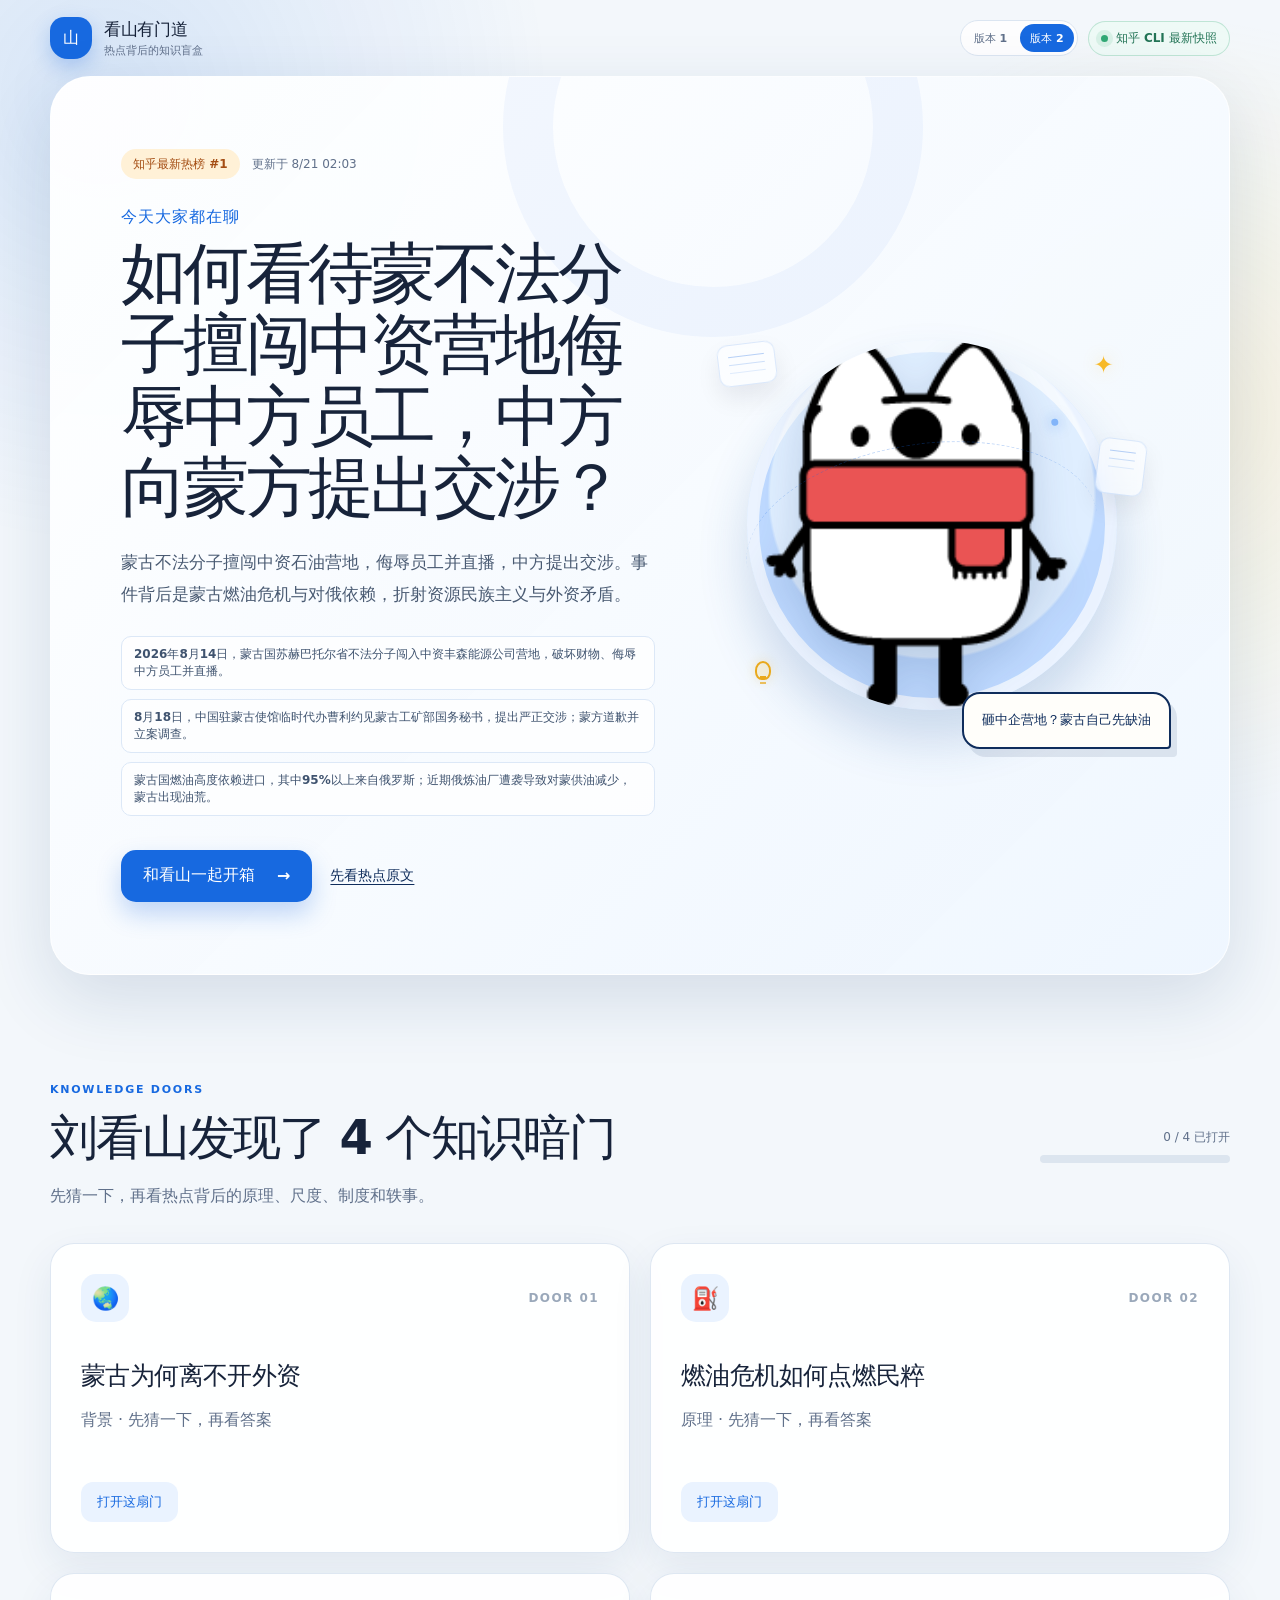
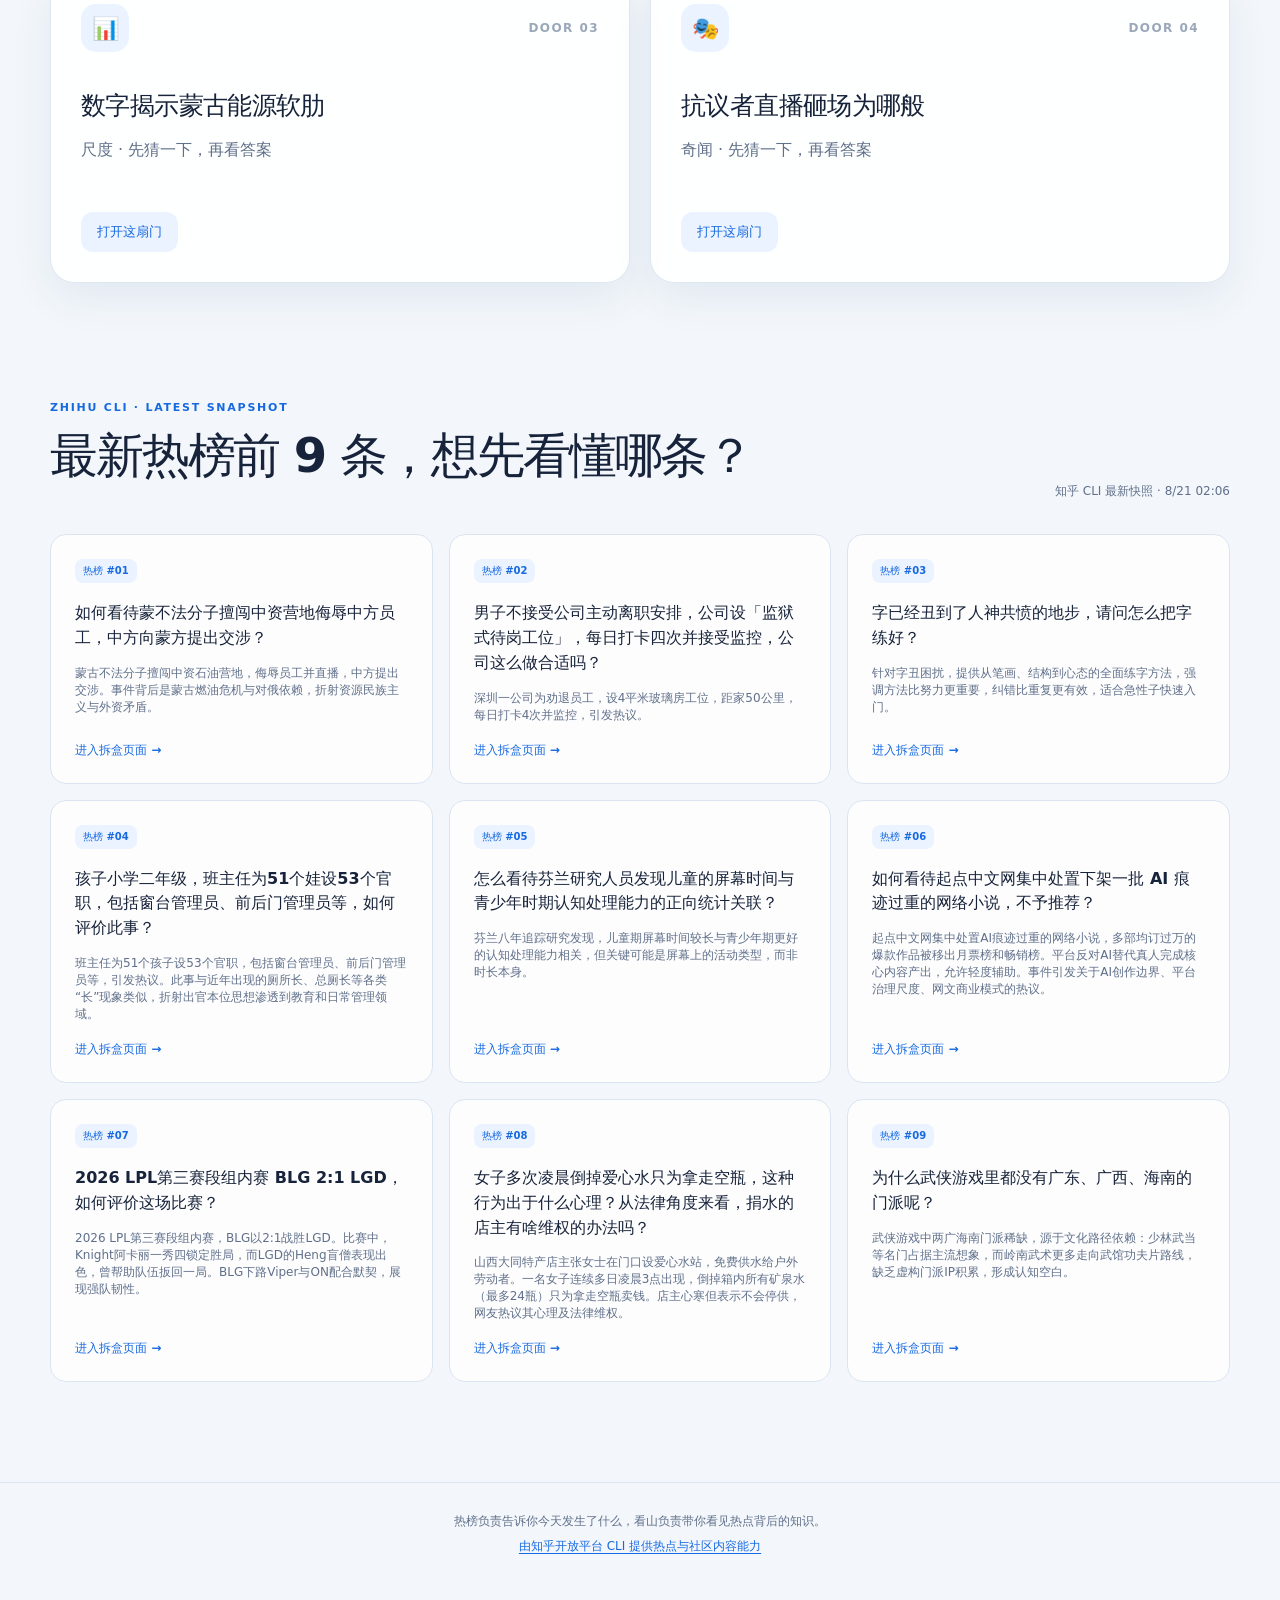
==== commit 4f313098: "chore: refresh hourly Zhihu hot boxes" ====
--- a/v2/index.html
+++ b/v2/index.html
@@ -1587,7 +1587,7 @@
   return Number.isNaN(date.valueOf()) ? "时间待确认" : formatter.format(date);
 }
 
-const embeddedData = {"data/hot-pages.json":{"generatedAt":"2026-08-21T01:49:21.509Z","source":"Zhihu official CLI","items":[{"id":"hot-1-088227f7","updatedAt":"2026-08-21T01:46:44.724Z","mode":"zhihu-cli-answer","topic":{"rank":"知乎最新热榜 #1","shortTitle":"蒙古中资营地遭袭事件","title":"如何看待蒙不法分子擅闯中资营地侮辱中方员工，中方向蒙方提出交涉？","summary":"蒙古不法分子擅闯中资石油勘探营地，冲撞侮辱中方员工并直播。中方交涉后蒙方致歉并承诺严惩。事件暴露蒙古燃油危机、对华依赖及内部极端思潮问题。","facts":["2026年8月14日事件发生于蒙古苏赫巴托尔省","涉事人员已被拘留，蒙方国务秘书当面向中方致歉","蒙古成品油几乎100%依赖进口，主要来自俄罗斯"],"sourceUrl":"https://www.zhihu.com/question/2073199570427953525","thumbnailUrl":"https://pic3.zhimg.com/v2-fb2943e6885dcc41087527a4e2b80f5e.jpg","talkOpener":"你知道蒙古国明明有石油，却连一滴汽油都炼不出来吗？最近他们还得靠中国紧急供油救急。","visualTokens":["能源","博弈","依赖"],"bubble":"能源命脉一旦被卡，后果有多严重？","boxes":[{"id":"door-1","label":"背景","icon":"🌏","clue":"蒙古燃油困局深度解析","question":"蒙古国国内成品油主要从哪里进口？","options":["A. 中国","B. 俄罗斯","C. 美国"],"answer":1,"answerNote":"蒙古国成品油约95%以上依赖俄罗斯进口，中国是蒙古原油的主要出口目的地。","headline":"坐在油桶上的能源乞丐：蒙古的致命软肋","explanation":["蒙古拥有3.33亿吨探明石油储量，但缺乏炼油能力","原油出口中国换来外汇，再买俄罗斯成品油自用","俄罗斯出口禁令和炼厂遇袭直接掐断蒙古油源"],"misconception":"很多人以为蒙古石油丰富就能自给自足，实际上它是典型的资源出口国+成品油进口国，产业链严重缺失。","talkLine":"蒙古就是个‘捧着金饭碗要饭’的典型——地下全是油，嘴里却喝不上。","sources":[{"title":"知乎热榜原文","url":"https://www.zhihu.com/question/2073199570427953525"}]},{"id":"door-2","label":"原理","icon":"⚙️","clue":"能源安全与地缘博弈","question":"蒙古国“第三邻国”战略主要意图是什么？","options":["A. 与中俄断交","B. 平衡中俄影响力","C. 加入欧盟"],"answer":1,"answerNote":"蒙古国试图通过发展与美国、日本等国的关系来平衡中俄两个邻国的影响力。","headline":"夹缝中生存：蒙古的“第三邻国”战略困局","explanation":["蒙古地处中俄两大国之间，地缘位置特殊","‘第三邻国’战略旨在引入外部力量平衡中俄影响","但能源命脉仍握在中俄手中，战略空间有限"],"misconception":"‘第三邻国’不等于反华反俄，只是一种外交平衡术，但实际操作中容易被动卷入大国博弈。","talkLine":"蒙古想在两个巨人之间跳舞，结果发现连油都得靠他们供，这舞可不好跳。","sources":[{"title":"知乎热榜原文","url":"https://www.zhihu.com/question/2073199570427953525"}]},{"id":"door-3","label":"尺度","icon":"📊","clue":"数字背后的能源危机","question":"蒙古全国加油站限油时，每车每次最多加多少？","options":["A. 5万图格里克","B. 50万图格里克","C. 10万图格里克"],"answer":0,"answerNote":"2026年8月4日起，蒙古全国加油站按车牌单双号限油，每车每次最多加5万图格里克（折合不到14美元）。","headline":"一辆车加不到14美元的油：蒙古能源危机的真实尺度","explanation":["蒙古92号汽油库存三周内从7.16万吨降至3.7万吨","按消耗速度仅够支撑17天","俄罗斯炼油能力因无人机袭击下降45%"],"misconception":"有人以为蒙古只是暂时性缺油，实际上这是长期产业缺失的集中爆发，一次断供就足以让全国陷入瘫痪。","talkLine":"你敢想象一个国家的加油站每辆车只让加不到14美元的油吗？蒙古正在经历。","sources":[{"title":"知乎热榜原文","url":"https://www.zhihu.com/question/2073199570427953525"}]},{"id":"door-4","label":"奇闻","icon":"🎭","clue":"反华网红的流量生意","question":"蒙古国部长达木丁尼亚木在社交媒体上公开批评谁？","options":["A. 中资企业","B. 本国闹事者和懒政官员","C. 俄罗斯政府"],"answer":1,"answerNote":"达木丁尼亚木公开质问：为何一边要求‘去找油来’，一边任由各界围攻油气投资者？同时批评主管官员懒政。","headline":"网红砸场、部长开骂：一场荒诞的‘爱国’表演","explanation":["闹事者把冲突现场当直播间，把辱骂他人当流量密码","蒙古部长罕见公开批评本国国民‘端起碗吃饭、放下碗砸锅’","事件凸显蒙古社会撕裂和极端民族主义的抬头"],"misconception":"有些蒙古民众认为这是在‘保卫国家资源’，实际上赶走投资者只会让本国能源危机雪上加霜。","talkLine":"最讽刺的是，蒙古总理刚开口向中国求油，国内就有人砸了帮自己找油的中资企业。","sources":[{"title":"知乎热榜原文","url":"https://www.zhihu.com/question/2073199570427953525"}]}]}},{"id":"hot-2-2aff3027","updatedAt":"2026-08-21T01:49:21.505Z","mode":"zhihu-cli-answer","topic":{"rank":"知乎最新热榜 #2","shortTitle":"监狱式待岗工位","title":"男子不接受公司主动离职安排，公司设「监狱式待岗工位」，每日打卡四次并接受监控，公司这么做合适吗？","summary":"深圳一公司为逼员工主动离职，将拒签离职协议的员工安排到50公里外4平米玻璃房待岗，每日打卡4次并受监控，被称“监狱式工位”。","facts":["陈先生入职5年，因项目收缩被退项，公司提出2万元慰问金劝其主动离职。","陈先生拒绝后，公司单方面安排其到50公里外共享办公室待岗，工位仅4-5平米。","该工位为玻璃幕墙结构，无空调和通风，每日需打卡4次并接受监控。"],"sourceUrl":"https://www.zhihu.com/question/2073722027542893779","thumbnailUrl":"https://pic2.zhimg.com/v2-cc54379919814a0df73623f5a8529741.jpg","talkOpener":"你听说了吗？深圳有公司为了让员工主动辞职，居然租了个4平米的玻璃房当工位，还每天打卡4次！","visualTokens":["玻璃房","打卡4次","50公里"],"bubble":"4平米玻璃房，装下的是算计","boxes":[{"id":"door-1","label":"背景","icon":"🏢","clue":"公司为何要这么做","question":"公司为什么宁愿花心思设“监狱式工位”也不直接辞退员工？","options":["A. 为了省下经济补偿金","B. 为了锻炼员工意志","C. 为了降低办公成本"],"answer":0,"answerNote":"直接辞退需支付经济补偿（N）或赔偿金（2N），而劝退或逼退员工主动辞职可免于支付。","headline":"劝退背后的经济账","explanation":["合法辞退员工需支付经济补偿，工作满一年补一个月工资，陈先生5年工龄应得5个月工资。","公司提出2万元“慰问金”远低于法定补偿，员工拒绝后公司选择变相逼迫。","“监狱式工位”属于变相逼退，目的是让员工主动辞职，公司可规避补偿责任。"],"misconception":"很多人以为公司有权随意调整员工岗位和办公地点，但劳动合同变更需双方协商一致。","talkLine":"你知道吗？公司辞退员工至少要赔N个月工资，所以有些公司才会用各种阴招逼你主动辞职。","sources":[{"title":"知乎热榜原文","url":"https://www.zhihu.com/question/2073722027542893779"}]},{"id":"door-2","label":"原理","icon":"⚖️","clue":"法律如何认定恶劣办公条件","question":"公司安排“玻璃房待岗”在法律上属于什么性质？","options":["A. 正常行使管理权","B. 未按约定提供劳动条件","C. 合理优化办公资源"],"answer":1,"answerNote":"劳动合同法规定，用人单位需按约定提供劳动保护或条件，4平米玻璃房暴晒无空调不属于正常办公环境。","headline":"“恶劣办公环境”的法律红线","explanation":["工作地点和条件属劳动合同核心条款，变更需双方协商一致。","法院在类似案例中，将不合理调岗且不回应员工异议的行为认定为迫使员工解除合同。","员工可收集证据主张公司未按约定提供劳动条件，进而要求解除合同并索赔。"],"misconception":"有人认为公司只要不辞退就不违法，但法律要求提供合理的劳动条件，恶意刁难可能构成变相解除。","talkLine":"法律上，公司必须提供合理的劳动条件，不然员工可以主张被迫解除合同并索赔。","sources":[{"title":"知乎热榜原文","url":"https://www.zhihu.com/question/2073722027542893779"}]},{"id":"door-3","label":"尺度","icon":"📏","clue":"4平米工位有多小","question":"4-5平米的工位面积大约相当于什么？","options":["A. 一个标准停车位","B. 一张双人床","C. 一个普通马桶间"],"answer":0,"answerNote":"标准停车位约2.5米×5米（12.5平米），但紧凑型停车位可至4-5平米，双人床约3-4平米，马桶间约1.5-2平米。4-5平米更接近紧凑停车位或大床。","headline":"4平米到底有多小？","explanation":["一个标准停车位面积约为2.5米×5米，即12.5平方米，但紧凑型车位可低至4-5平方米。","一张标准双人床（1.8米×2米）约3.6平方米，4-5平米略大于一张双人床。","普通办公室工位通常2-4平米，但4-5平米且需容纳办公桌椅，空间十分局促。"],"misconception":"有人认为4-5平米够用，但加上桌椅和活动空间，实际可用面积非常狭小。","talkLine":"4平米差不多是一张双人床的大小，要在里面办公确实太憋屈了。","sources":[{"title":"知乎热榜原文","url":"https://www.zhihu.com/question/2073722027542893779"}]},{"id":"door-4","label":"奇闻","icon":"🌡️","clue":"玻璃房暴晒后的温度有多夸张","question":"玻璃幕墙房在夏季暴晒后，室内温度最高可达多少？","options":["A. 比室外高5-10℃","B. 比室外高10-20℃","C. 比室外高20℃以上"],"answer":0,"answerNote":"根据知乎相关案例，玻璃房暴晒后室内温度可突破40℃，比室外高5-10℃。","headline":"玻璃房的“温室效应”","explanation":["玻璃幕墙允许太阳短波辐射进入，但阻碍室内长波辐射散出，形成温室效应。","案例显示，玻璃房在夏季高温下室内温度可超过40℃，甚至更高。","无空调和通风设施，玻璃房内体感温度会急剧上升，严重影响健康。"],"misconception":"有观点认为玻璃房只是光线好，但实际上长时间暴晒会变成“烤箱”，存在中暑风险。","talkLine":"你知道吗？全玻璃的办公室夏天暴晒后，里面温度能到40度以上，简直是个大烤箱。","sources":[{"title":"知乎热榜原文","url":"https://www.zhihu.com/question/2073722027542893779"}]}]}},{"id":"hot-3-d9e04d1b","updatedAt":"2026-08-21T01:47:27.624Z","mode":"zhihu-cli-answer","topic":{"rank":"知乎最新热榜 #3","shortTitle":"丑字逆袭指南","title":"字已经丑到了人神共愤的地步，请问怎么把字练好？","summary":"练字无捷径但有方法，结构比笔画更重要，控笔是基础，选对字帖，坚持精临，日常应用，三个月见效。","facts":["字丑的根源多是结构问题，而非笔画不熟。","练字应重质不重量，每天10-20字精临优于通篇抄写。","日常书写与练字脱节是常见痛点，需刻意应用。"],"sourceUrl":"https://www.zhihu.com/question/25058494","thumbnailUrl":"https://pic4.zhimg.com/v2-828872b0cfc196365d7b46bb2ef1fca7.jpg","talkOpener":"你知道吗？练字三个月就能看到明显变化，但前提是别瞎练。","visualTokens":["结构","控笔","精临"],"bubble":"字丑有救，方法对路","boxes":[{"id":"door-1","label":"背景","icon":"📜","clue":"练字历史误区","question":"新手练字最常见的误区是什么？","options":["A. 盲目临古帖","B. 贪多求快","C. 忽视日常应用"],"answer":0,"answerNote":"新手应先学规范字（如田英章、吴玉生），再临古帖，直接临古易挫败。","headline":"新手选帖：先规范后古帖","explanation":["规范字结构清晰，适合打基础。","古帖强调神韵，新手难以掌握。","先搞定间架结构，字立刻提升。"],"misconception":"字帖越古老越好，其实新手应从现代规范字入手。","talkLine":"练字别一上来就啃古帖，先学结构，效果立竿见影。","sources":[{"title":"知乎热榜原文","url":"https://www.zhihu.com/question/25058494"}]},{"id":"door-2","label":"原理","icon":"⚙️","clue":"结构七分，笔画三分","question":"行楷结构中，左右结构的核心口诀是什么？","options":["A. 左大右小","B. 左收右放","C. 左右均分"],"answer":1,"answerNote":"左收右放、左窄右宽是行楷左右结构铁律，左侧收紧，右侧舒展。","headline":"结构是汉字颜值密码","explanation":["重心居中保证字站得稳。","疏密留白让字清爽不拥挤。","主笔突出赋予字层次感。"],"misconception":"笔画漂亮字就好看，实际结构比笔画重要得多。","talkLine":"练字先练结构，七分结构三分笔法，字瞬间变好看。","sources":[{"title":"知乎热榜原文","url":"https://www.zhihu.com/question/25058494"}]},{"id":"door-3","label":"尺度","icon":"⏱️","clue":"每日练字量","question":"高效练字每天写多少字最合适？","options":["A. 10-20个","B. 50-100个","C. 越多越好"],"answer":0,"answerNote":"每日10-20个高频字精临，吃透结构，比大量书写更有效。","headline":"精临10字胜过抄写百字","explanation":["少量精临能深入观察结构。","大量抄写容易敷衍，质量难保证。","选典型结构字（如“好”“花”）可举一反三。"],"misconception":"练字量越大越好，实际注重质量才能见效。","talkLine":"每天练10个字，一个月就能看到改变，比抄一本字帖强。","sources":[{"title":"知乎热榜原文","url":"https://www.zhihu.com/question/25058494"}]},{"id":"door-4","label":"奇闻","icon":"🎯","clue":"一个月速成法","question":"有种方法声称能在一个月内让字明显变好，关键是什么？","options":["A. 疯狂描红","B. 画线条练控笔","C. 只学笔画"],"answer":1,"answerNote":"先画横线竖线、圆圈练控笔，再按结构规律练字，能快速见效。","headline":"控笔练习是速成地基","explanation":["控笔不稳导致线条抖动，字迹难看。","每天10分钟画线条，锻炼手稳。","结构规律结合控笔，变化以分秒计。"],"misconception":"练字必须从笔画开始，其实控笔才是地基。","talkLine":"练字先练控笔，画横线画圈，一个月字迹大变样。","sources":[{"title":"知乎热榜原文","url":"https://www.zhihu.com/question/25058494"}]}]}},{"id":"hot-4-9fcc114b","updatedAt":"2026-08-21T01:47:41.761Z","mode":"zhihu-cli-answer","topic":{"rank":"知乎最新热榜 #4","shortTitle":"BLG险胜LGD，Bin回归首秀","title":"2026 LPL第三赛段组内赛 BLG 2:1 LGD，如何评价这场比赛？","summary":"2026LPL第三赛段组内赛，BLG以2:1战胜LGD，取得四连胜并继续领跑登峰组。Bin回归首秀有惊无险，但BLG近期多以2:1取胜，稳定性受关注。比赛中BLG中野联动和关键团战处理更胜一筹，LGD则因决策犹豫和资源转化率低而失利。","facts":["BLG以2:1战胜LGD，取得四连胜，继续领跑登峰组积分榜","这是Bin回归后的首场比赛，表现有惊无险","BLG近期连续多场以2:1取胜，稳定性引发讨论"],"sourceUrl":"https://www.zhihu.com/question/2073887468336542588","thumbnailUrl":"https://pic3.zhimg.com/v2-dfd95db9005f297a98839d5c94196b4e.jpg","talkOpener":"看昨晚BLG打LGD了吗？Bin回归首秀就打得这么胶着。","visualTokens":["四连胜","中野联动","回归首秀"],"bubble":"BLG四连胜背后隐患浮现","boxes":[{"id":"door-1","label":"背景","icon":"🏟️","clue":"LPL赛制与分组","question":"2026年LPL第三赛段登峰组中，BLG的战绩是？","options":["A. 4胜0负","B. 3胜1负","C. 2胜2负"],"answer":0,"answerNote":"BLG以4胜0负的战绩继续领跑登峰组，是当时唯一保持全胜的队伍。","headline":"LPL第三赛段登峰组排名","explanation":["LPL第三赛段分为登峰组和涅槃组，登峰组为顶级战队较量","BLG以4胜0负、净胜分+4的成绩领跑登峰组","AL以3胜1负暂列第二，TES以2胜1负排第三"],"misconception":"很多人以为BLG全胜就应该大比分碾压对手，但实际上他们多场以2:1险胜。","talkLine":"BLG目前虽然全胜，但每场都赢得不轻松，这隐患可不小。","sources":[{"title":"知乎热榜原文","url":"https://www.zhihu.com/question/2073887468336542588"}]},{"id":"door-2","label":"原理","icon":"🎯","clue":"决胜局关键团战","question":"第三局BLG取胜的关键转折点是什么？","options":["A. 大龙团打出0换4","B. 上路单杀对手","C. 前期三路开花"],"answer":0,"answerNote":"23分钟Heng蔚先被秒杀，knight阿卡丽连续击杀两人，BLG打出0换4并拿下大龙与土龙魂，奠定胜局。","headline":"一波团战决定比赛走向","explanation":["knight的阿卡丽在关键团战中连续收割，展现了极强个人能力","BLG中野联动在资源交换上比LGD更果断","LGD的Heng蔚先手被秒，直接导致团战溃败"],"misconception":"有人觉得BLG靠个人能力赢，实际上是中野联动和团队配合更成熟。","talkLine":"看了第三局那个0换4的团战没？一波直接带走LGD。","sources":[{"title":"知乎热榜原文","url":"https://www.zhihu.com/question/2073887468336542588"}]},{"id":"door-3","label":"尺度","icon":"📊","clue":"BLG近期胜场比分","question":"BLG进入第三赛段后，赢得比赛的方式有何特点？","options":["A. 全部2:0横扫","B. 多场2:1险胜","C. 胜负交替出现"],"answer":1,"answerNote":"BLG不管面对哪支队伍，多以2:1的比分获胜，表现不够稳定。","headline":"全胜战绩下的隐忧","explanation":["BLG以4胜0负领跑，但多场以2:1险胜，未展现出绝对统治力","Bin的暂离对BLG阵容稳定性有所影响","每场都打满三局，暴露了队伍在不同情况下的适应问题"],"misconception":"全胜不等于统治力强，BLG的每一胜都赢得惊险。","talkLine":"你看BLG这四场胜利，全是2:1，统治力真的没想象中强。","sources":[{"title":"知乎热榜原文","url":"https://www.zhihu.com/question/2073887468336542588"}]},{"id":"door-4","label":"奇闻","icon":"🔍","clue":"Bin回归首秀的舆论","question":"赛后关于Bin的讨论中，弹幕屏蔽事件的背景是？","options":["A. 观众刷屏数字被平台屏蔽","B. Bin赛前宣布退役","C. 队友在比赛中发生争执"],"answer":0,"answerNote":"因B站保护自家选手，在弹幕中屏蔽了某个数字，观众便用“四通八达”“四面八方”等谐音词调侃。","headline":"弹幕文化的谐音梗艺术","explanation":["B站为保护选手屏蔽了特定数字，观众改用谐音词表达","弹幕出现“四通八达”“四面楚歌”等调侃词汇，形成网络热梗","这个事件折射出电竞观众参与讨论的独特方式"],"misconception":"有人以为观众在恶意攻击选手，实际上更多是玩梗和调侃。","talkLine":"你知道吗，现在LPL弹幕里的“四通八达”可不是在说路况。","sources":[{"title":"知乎热榜原文","url":"https://www.zhihu.com/question/2073887468336542588"}]}]}},{"id":"hot-5-684c666d","updatedAt":"2026-08-21T01:47:54.864Z","mode":"zhihu-cli-answer","topic":{"rank":"知乎最新热榜 #5","shortTitle":"屏幕时间与认知之谜","title":"怎么看待芬兰研究人员发现儿童的屏幕时间与青少年时期认知处理能力的正向统计关联？","summary":"芬兰八年追踪研究发现，儿童期屏幕时间较多与青春期更好的认知处理能力相关。研究强调关键不在于时长，而在于屏幕上的活动内容——主动思考和学习型使用可能有益，被动刷视频则未必。","facts":["研究追踪260名芬兰儿童长达8年，从6-9岁随访至平均15.8岁","屏幕时间和久坐行为通过设备和问卷双方式测量，认知用CogState测试评估","研究发表于《儿科运动科学》期刊，数字识别码10.1123/pes.2025-0083"],"sourceUrl":"https://www.zhihu.com/question/2072964563851658129","thumbnailUrl":"https://pic1.zhimg.com/v2-bf94b3086ee295327f26c1a9b467a640.jpg","talkOpener":"你猜怎么着？芬兰有个研究说孩子小时候多玩屏幕，长大反而可能更聪明，当然前提是得看怎么玩。","visualTokens":["屏幕","认知","追踪"],"bubble":"屏幕时长不如屏幕内容重要","boxes":[{"id":"door-1","label":"背景","icon":"📋","clue":"8年追踪260个孩子","question":"这项研究追踪的是哪个国家的儿童？","options":["A. 芬兰","B. 瑞典","C. 挪威"],"answer":0,"answerNote":"研究基于芬兰PANIC项目数据，追踪了260名芬兰儿童。","headline":"芬兰PANIC项目：八年的长期追踪","explanation":["PANIC项目全称Physical Activity and Nutrition in Children，专门研究儿童体力活动与营养","研究从儿童6-9岁开始，随访8年至青少年期平均15.8岁","样本包括136名男孩和124名女孩，同时使用设备测量和问卷报告两种方式"],"misconception":"很多人以为这是一项短期实验，实际是长达8年的纵向追踪研究。","talkLine":"芬兰这个研究跟了孩子8年，数据可比一次调查扎实多了。","sources":[{"title":"知乎热榜原文","url":"https://www.zhihu.com/question/2072964563851658129"}]},{"id":"door-2","label":"原理","icon":"🧠","clue":"关键在屏幕上的活动","question":"研究者认为屏幕时间影响认知的关键因素是什么？","options":["A. 屏幕大小","B. 屏幕上的活动类型","C. 观看距离"],"answer":1,"answerNote":"研究者指出，关键在于孩子在屏幕上做什么——主动思考、解决问题、学习类活动可能有益。","headline":"屏幕内容比屏幕时长更关键","explanation":["主动型屏幕活动（如学习、创造、解决问题）可能与更好认知相关","被动刷视频或不加思考地浏览未必带来同样益处","研究推测数字活动的类型是解释关联的机制之一"],"misconception":"研究不是说\"屏幕时间越多越好\"，而是强调屏幕使用方式的质量差异。","talkLine":"所以说，孩子玩平板不可怕，可怕的是只刷短视频不动脑子。","sources":[{"title":"知乎热榜原文","url":"https://www.zhihu.com/question/2072964563851658129"}]},{"id":"door-3","label":"尺度","icon":"📊","clue":"关联强度其实很弱","question":"屏幕时间与整体认知的标准化回归系数（β）约为多少？","options":["A. 0.187","B. 0.987","C. 1.587"],"answer":0,"answerNote":"β=0.187，属于弱到中等的效应量，解释力有限。","headline":"弱关联：屏幕时间只解释不到4%的认知差异","explanation":["回归系数0.187意味着屏幕时间对认知差异的解释力约3.5%","统计上显著，但实际影响力温和，远未到决定认知能力的程度","还有96%以上的认知差异由其他因素决定"],"misconception":"媒体报道常把弱关联夸大成\"屏幕时间决定智商\"，实际影响很小。","talkLine":"别被标题党骗了，那个关联其实弱得很，就解释了不到4%。","sources":[{"title":"知乎热榜原文","url":"https://www.zhihu.com/question/2072964563851658129"}]},{"id":"door-4","label":"奇闻","icon":"⚡","clue":"传感器测不出思维","question":"客观测量体力活动时，与认知的关系如何？","options":["A. 显著相关","B. 无显著关联","C. 负相关"],"answer":1,"answerNote":"用设备客观测量体力活动和久坐时间时，未发现与认知处理的显著关联。","headline":"传感器测量不到\"思考\"","explanation":["可穿戴设备能测心率和动作，但无法区分坐着看书还是坐着玩手机","这解释了为什么设备测量与认知无关联，而问卷自报的活动类型有关联","思考内容的质量比身体是否静止更重要"],"misconception":"很多人以为\"久坐\"本身损害认知，实际上坐着的活动内容才是关键。","talkLine":"传感器都测不出你脑子里在想啥，所以它分不清看书和刷手机。","sources":[{"title":"知乎热榜原文","url":"https://www.zhihu.com/question/2072964563851658129"}]}]}},{"id":"hot-6-b1e68806","updatedAt":"2026-08-21T01:48:09.147Z","mode":"zhihu-cli-answer","topic":{"rank":"知乎最新热榜 #6","shortTitle":"AI网文治理风云","title":"如何看待起点中文网集中处置下架一批 AI 痕迹过重的网络小说，不予推荐？","summary":"起点中文网集中处置AI痕迹过重小说，多部万订作品被移出榜单。平台反对AI替代真人创作，但允许辅助。此举引发关于AI与创作边界、平台治理标准等讨论。","facts":["起点中文网将AI痕迹过重作品移出月票榜、畅销榜，取消推荐流量，但未下架，老读者仍可阅读。","阅文集团内部人士称治理AI文是持续动作，非一次性行为。","番茄小说等平台也在打击AI低质内容，7月处置违规书籍近5.4万本。"],"sourceUrl":"https://www.zhihu.com/question/2073052781208920108","thumbnailUrl":"https://pic2.zhimg.com/v2-2f0fa10668e832b0bfe91f556153e3e1.jpg","talkOpener":"最近起点中文网下架了一批AI痕迹过重的小说，连万订爆款都没放过，你怎么看？","visualTokens":["AI","网文","治理"],"bubble":"AI写网文，边界在哪","boxes":[{"id":"door-1","label":"背景","icon":"📜","clue":"起点为何动刀","question":"起点中文网集中处置AI小说，主要原因是？","options":["A. 平台反对任何形式使用AI","B. 维护原创生态，防止低质内容泛滥","C. 响应国家政策要求"],"answer":1,"answerNote":"平台称反对利用AI替代真人完成核心内容产出，以维护原创生态。","headline":"起点治理AI文的深层逻辑","explanation":["AI批量生成内容成本低、产量高，导致同质化灌水内容泛滥，挤占推荐位，稀释读者信任。","付费阅读模式依赖读者对真人创作的认可，AI水文会降低付费意愿。","治理旨在划清'人写'与'机写'的边界，鼓励真正有创意的作品。"],"misconception":"平台并非完全禁止使用AI，仅禁止AI批量生成核心内容。","talkLine":"原来平台不是反对AI，是怕劣质AI水文毁了网文生态。","sources":[{"title":"知乎热榜原文","url":"https://www.zhihu.com/question/2073052781208920108"}]},{"id":"door-2","label":"原理","icon":"⚙️","clue":"AI痕迹如何检测","question":"平台检测AI痕迹主要依据什么？","options":["A. 文章长度和更新频率","B. 结构模板化、语言模式等特征","C. 作者是否承认使用AI"],"answer":1,"answerNote":"检测主要基于AI生成内容的固定词组、句式、结构模板化等痕迹。","headline":"AI写作检测的原理与局限","explanation":["AI模型输出的语言有固定模式，如常用套话、缺乏真实细节。","检测工具通过分析这些模式判断AI参与度。","检测并非完美，可能误伤人工深度修改的作品，也存在降重规避方法。"],"misconception":"检测并非100%准确，可能误判或漏判。","talkLine":"AI检测就像查重，但总有办法绕过，所以平台可能更多是立威。","sources":[{"title":"知乎热榜原文","url":"https://www.zhihu.com/question/2073052781208920108"}]},{"id":"door-3","label":"尺度","icon":"📏","clue":"治理力度有多大","question":"起点对AI文的具体处理措施是什么？","options":["A. 永久封禁账号","B. 移出榜单，取消推荐","C. 仅警告，不处理"],"answer":1,"answerNote":"被处理的作品会移出月票榜和畅销榜，取消官方推荐流量，但不影响老读者阅读。","headline":"起点治理措施的具体尺度","explanation":["月票榜和畅销榜是新书获取曝光的关键，移出后作品难以获得新读者。","作品本身仍可更新，老读者仍可付费订阅。","治理标准未公开，有作者称AI比例超过10%即可能被处理。"],"misconception":"并非所有使用AI的作品都会被处理，仅针对AI痕迹过重者。","talkLine":"被移出榜单基本等于断粮，这比下架还狠。","sources":[{"title":"知乎热榜原文","url":"https://www.zhihu.com/question/2073052781208920108"}]},{"id":"door-4","label":"奇闻","icon":"🤖","clue":"AI降重与反检测","question":"有说法称AI痕迹可以规避，以下哪种是可能的降重方法？","options":["A. 用翻译软件多次转换语言","B. 手动输入每一句话","C. 删除所有对话"],"answer":0,"answerNote":"用翻译软件将文本中英互译，可以改变部分措辞，减弱AI痕迹。","headline":"AI写作的反检测军备竞赛","explanation":["AI痕迹主要基于固定词组和句式，翻译转换可以打乱这些模式。","真正想用AI灌水的作者可能通过降重规避检测，而被处理的往往是粗心者。","平台与AI生成者之间存在持续的技术博弈。"],"misconception":"降重不能完全消除所有痕迹，且可能影响文本质量。","talkLine":"看来AI灌水也有技术含量，得先学怎么过查重。","sources":[{"title":"知乎热榜原文","url":"https://www.zhihu.com/question/2073052781208920108"}]}]}},{"id":"hot-7-56be6776","updatedAt":"2026-08-21T01:48:23.996Z","mode":"zhihu-cli-answer","topic":{"rank":"知乎最新热榜 #7","shortTitle":"爱心水，别凉心","title":"女子多次凌晨倒掉爱心水只为拿走空瓶，这种行为出于什么心理？从法律角度来看，捐水的店主有啥维权的办法吗？","summary":"山西大同店主设免费水站，女子凌晨倒掉24瓶水只为卖空瓶，店主寒心。事件引发对善意滥用、法律维权及社会心理的讨论。","facts":["女子连续多日凌晨3点倒掉水箱中的矿泉水，最多一次24瓶，只为拿走空瓶卖钱。","店主称“阿姨拿水没问题，不舒服的是她把水全倒了”，已改夜间不再供水。","8月19日女子未再出现，店主认为她意识到错误，但未追究责任。"],"sourceUrl":"https://www.zhihu.com/question/2073677774934341205","thumbnailUrl":"https://pic4.zhimg.com/v2-64105eb0b98b5561e50e3d67f3286cbb.jpg","talkOpener":"你刷到那个凌晨倒掉24瓶爱心水卖空瓶的事了吗？","visualTokens":["爱心水","空瓶","监控"],"bubble":"倒水卖瓶，寒了谁的心？","boxes":[{"id":"door-1","label":"背景","icon":"🏪","clue":"爱心水站的初衷","question":"山西大同这家店设置爱心水站的初衷是什么？","options":["A. 促销矿泉水","B. 免费给户外劳动者解渴","C. 收集空瓶"],"answer":1,"answerNote":"店主在门口放水箱，供环卫工、外卖员等免费取用，是公益行为。","headline":"爱心水站：街头善意的小小窗口","explanation":["爱心水站是商户自发设置的公益点，解决户外工作者饮水难。","水免费供应，体现社会互助，但依赖善意维护。","事件后站点改为白天供水，影响夜间劳动者。"],"misconception":"不是商业促销，水站不卖水，纯粹公益。","talkLine":"原来爱心水站是给环卫工、外卖员免费喝水的，真不该被糟蹋。","sources":[{"title":"知乎热榜原文","url":"https://www.zhihu.com/question/2073677774934341205"}]},{"id":"door-2","label":"原理","icon":"⚖️","clue":"法律上如何定性","question":"女子倒掉爱心水拿走空瓶，法律上最可能构成什么？","options":["A. 盗窃罪","B. 故意毁坏财物","C. 侵占罪"],"answer":1,"answerNote":"水是店主赠与，但女子非饮用目的，倾倒构成对财产的损害，可追究民事侵权。","headline":"倒水卖瓶，法律怎么管？","explanation":["矿泉水所有权归店主，女子无权处置，倒掉水侵害店主所有权。","虽有观点认为构成盗窃，但因价值低，实际多以民事侵权处理。","店主可报警调解，或起诉要求赔偿，但成本高。"],"misconception":"很多人以为不构成违法，其实民事侵权成立，只是维权成本高。","talkLine":"法律上她可能构成民事侵权，但真要维权还挺麻烦。","sources":[{"title":"知乎热榜原文","url":"https://www.zhihu.com/question/2073677774934341205"}]},{"id":"door-3","label":"尺度","icon":"📈","clue":"24瓶水的价值","question":"24瓶矿泉水按市价大约值多少钱？","options":["A. 5-10元","B. 20-30元","C. 50-100元"],"answer":1,"answerNote":"搜索结果提到，24瓶市价约20-30元。","headline":"24瓶水值多少钱？","explanation":["一瓶550ml矿泉水约1-2元，24瓶约24-48元。","具体取决于品牌和规格，事件中报道为20-30元。","价值虽低，但浪费的善意和资源难以用金钱衡量。"],"misconception":"别以为值不了几个钱，但公益资源的浪费影响更大。","talkLine":"24瓶水也就二三十块，但浪费的善意没法算。","sources":[{"title":"知乎热榜原文","url":"https://www.zhihu.com/question/2073677774934341205"}]},{"id":"door-4","label":"奇闻","icon":"😲","clue":"类似的奇葩事件","question":"以下哪件事类似女子倒水卖瓶的行为？","options":["A. 拿走爱心伞卖钱","B. 把免费馒头喂猪","C. 用爱心药水浇花"],"answer":1,"answerNote":"曾有爱心馒头被浪费，类似糟蹋善意的行为。","headline":"不止一次：被辜负的善意","explanation":["过去有爱心粥被倒掉、免费面包被扔，只为拿包装等。","这类行为共同点是只看到可回收物价值，忽视物品本身用途。","每次类似事件都让公益提供者寒心，甚至减少供应。"],"misconception":"不是个例，社会时有发生，但公众谴责能形成约束。","talkLine":"其实类似的事之前也有过，比如把免费馒头喂猪。","sources":[{"title":"知乎热榜原文","url":"https://www.zhihu.com/question/2073677774934341205"}]}]}},{"id":"hot-8-8ba147dd","updatedAt":"2026-08-21T01:48:37.491Z","mode":"zhihu-cli-answer","topic":{"rank":"知乎最新热榜 #8","shortTitle":"华为阔直板手机发布","title":"华为发布全球首款阔直板手机，此前被曝定价 6000-7000 元，你看好其市场前景吗？","summary":"华为发布全球首款阔直板手机Pura X View，采用16:9.5阔型屏，屏占比96.1%，主打影音、阅读、游戏等沉浸体验，定价或超6000元，市场前景待观察。","facts":["Pura X View于8月20日正式亮相，是全球首款阔直板手机。","该机采用6.39英寸16:9.5屏幕，屏占比达96.1%，黑边仅1.05mm。","内置7000mAh电池，机身厚度6.68mm，重量201g。"],"sourceUrl":"https://www.zhihu.com/question/2073122669688533530","thumbnailUrl":"https://pic3.zhimg.com/v2-d70e6ccb2155f045af0224c69db1c0ca.jpg","talkOpener":"你听说了吗？华为出了一款'阔直板'手机，屏幕比例很特别，感觉要和苹果的细长屏走相反路线了。","visualTokens":["阔屏","16:9.5","96.1%"],"bubble":"阔直板是手机新形态吗？","boxes":[{"id":"door-1","label":"背景","icon":"📱","clue":"阔屏形态从折叠走向直板","question":"华为Pura X View的屏幕比例是？","options":["20:9","16:9.5","4:3"],"answer":1,"answerNote":"该机采用16:9.5阔型屏，更接近原始16:9内容比例，减少黑边。","headline":"阔屏技术下放直板机","explanation":["华为此前在Pura X折叠机上验证了16:10阔屏体验，现在移植到直板机。","16:9.5比例接近视频内容的16:9，观看时黑边更少。","这是华为'阔家族'第三款产品，此前有Pura X和Pura X Max。"],"misconception":"阔直板只是简单把折叠屏的内屏焊死，其实华为重新设计了机身结构和散热。","talkLine":"你知道吗？华为这块屏幕比6.9英寸的iPhone显示面积还大，但机身更轻薄。","sources":[{"title":"知乎热榜原文","url":"https://www.zhihu.com/question/2073122669688533530"}]},{"id":"door-2","label":"原理","icon":"🔬","clue":"为什么阔屏更有沉浸感？","question":"相比传统细长屏，阔屏在观看16:9视频时有什么优势？","options":["黑边更窄","亮度更高","刷新率更高"],"answer":0,"answerNote":"阔屏比例更接近视频内容比例，因此上下黑边大幅收窄，画面填充感更强。","headline":"屏幕比例决定显示效率","explanation":["传统手机多采用20:9细长屏，横屏看视频时左右黑边明显。","16:9.5比例几乎消除了这类黑边，显示面积利用率更高。","实测播放16:9视频时，画面显示面积可提升30%-40%。"],"misconception":"屏幕越大越好，实际上比例比尺寸更重要，合适的比例能显示更多有效内容。","talkLine":"其实很多电影、电视剧都是16:9的，阔屏看视频基本没有黑边，超爽。","sources":[{"title":"知乎热榜原文","url":"https://www.zhihu.com/question/2073122669688533530"}]},{"id":"door-3","label":"尺度","icon":"📏","clue":"轻薄机身装下7000mAh电池","question":"Pura X View的厚度和重量是多少？","options":["7.2mm，220g","6.68mm，201g","6.0mm，180g"],"answer":1,"answerNote":"该机厚度6.68mm，重201g，同时内置7000mAh电池，属于轻薄长续航结合。","headline":"轻薄与续航如何兼得","explanation":["直板机没有折叠结构，节省了铰链和柔性屏占用的空间。","6.68mm厚度和201g重量，手感接近普通手机。","7000mAh电池支持长时间视频、游戏续航，减少充电焦虑。"],"misconception":"大电池必然厚重，但华为通过优化结构和材料，实现了二者平衡。","talkLine":"6.68mm厚还能塞进7000mAh，这技术确实牛，比我手机电池大一倍。","sources":[{"title":"知乎热榜原文","url":"https://www.zhihu.com/question/2073122669688533530"}]},{"id":"door-4","label":"奇闻","icon":"🔄","clue":"阔屏会成为行业新趋势吗？","question":"除了华为，哪家厂商也被曝在跟进阔屏手机？","options":["苹果","三星","小米"],"answer":0,"answerNote":"据爆料，苹果也被曝在测试阔屏设计，高通、安卓厂商亦有跟进传闻，行业可能集体转向。","headline":"行业集体'变阔'在即？","explanation":["知乎讨论中，有回答称苹果也在研发阔屏产品，意图与华为类似。","阔屏能提升内容适配度，吸引消费者，形成差异化卖点。","但全面拥抱阔屏仍有待观察，传统细长屏仍有市场基础。"],"misconception":"阔屏是华为独创，事实上苹果、三星等也在探索，但华为率先量产。","talkLine":"听说苹果下一款手机也可能做阔屏，看来这方向真的要火。","sources":[{"title":"知乎热榜原文","url":"https://www.zhihu.com/question/2073122669688533530"}]}]}},{"id":"hot-9-a4869240","updatedAt":"2026-08-21T01:48:50.950Z","mode":"zhihu-cli-answer","topic":{"rank":"知乎最新热榜 #9","shortTitle":"武侠门派地域之谜","title":"为什么武侠游戏里都没有广东、广西、海南的门派呢？","summary":"武侠游戏少有广东、广西、海南门派，因传统武侠高度依赖大众熟知的文学IP。河南少林、湖北武当等已成固定符号，而两广的洪拳咏春多与清末民国功夫片绑定，缺乏宋明背景的名山门派想象，形成路径依赖。","facts":["金庸15部小说共159个门派，广东、广西各仅1个，海南为0个","海南剑派出自古龙《萧十一郎》，以剑法阴毒诡奇知名，但孤立海外，近十年绝于中土","广东武术更以武馆、宗族形式传承，代表作是黄飞鸿、叶问等功夫片形象而非门派"],"sourceUrl":"https://www.zhihu.com/question/2070198890213663148","thumbnailUrl":"https://pic3.zhimg.com/v2-5a6b29a49129dee5fd89b26b96fe86b2.jpg","talkOpener":"你知道金庸写的门派分布，浙江13个排第一，但广东海南加起来才1个吗？","visualTokens":["门派","功夫","地域"],"bubble":"功夫片抢走了门派戏份","boxes":[{"id":"door-1","label":"背景","icon":"📜","clue":"门派分布图鉴","question":"金庸笔下的门派，按省份数量排名第一的是？","options":["河南","浙江","陕西"],"answer":1,"answerNote":"金庸15部小说159个门派，浙江最多共13个，河南11个排第二，陕西8个排第三。","headline":"浙江才是金庸门派第一大省","explanation":["浙江有桃花岛、江南七怪等经典设定","河南少林虽强，但门派总数不及浙江","金庸本人是浙江海宁人，自有乡土情结"],"misconception":"多数人以为少林所在的河南门派最多","talkLine":"聊到金庸，可以提一句：门派最多的其实是浙江，不是河南。","sources":[{"title":"知乎热榜原文","url":"https://www.zhihu.com/question/2070198890213663148"}]},{"id":"door-2","label":"原理","icon":"⚙️","clue":"IP路径依赖","question":"武侠游戏门派设计高度依赖什么？","options":["历史史实","大众熟知的文学IP","地方武术实力排名"],"answer":1,"answerNote":"武侠游戏门派不是凭空捏造，而是依赖大众熟知的文学IP，如少林、武当等早被小说写成江湖圣地，形成路径依赖。","headline":"路径依赖决定门派设定","explanation":["一个地方被写成江湖圣地，后来者更愿意继续写","写得越多读者越熟，游戏越敢用","云南有点苍和五仙，因早拿到文学IP门票"],"misconception":"以为门派设置按现实武术实力分配","talkLine":"门派在武侠世界的存在，比的是谁先被写进小说。","sources":[{"title":"知乎热榜原文","url":"https://www.zhihu.com/question/2070198890213663148"}]},{"id":"door-3","label":"尺度","icon":"📊","clue":"数字看门派缺席","question":"金庸小说中，广东和广西各有多少个门派？","options":["都是1个","都是2个","广东0个广西1个"],"answer":0,"answerNote":"按省份排名，吉林、江西、广东、贵州、台湾、广西、宁夏各1个；海南0个。","headline":"两广各1个，海南为0","explanation":["金庸159个门派中，南方占比43.27%","广东唯一门派远少于浙江的13个","云南有6个门派，远超广东广西"],"misconception":"以为广东武术发达，门派也该多","talkLine":"广东武术那么强，在金庸书里却只有1个门派，反差感很适合当聊天素材。","sources":[{"title":"知乎热榜原文","url":"https://www.zhihu.com/question/2070198890213663148"}]},{"id":"door-4","label":"奇闻","icon":"🐍","clue":"海南剑派传奇","question":"古龙笔下海南剑派的下场是？","options":["在《萧十一郎》中被灭门","在《三少爷的剑》中崛起","在《名剑风流》中称霸"],"answer":0,"answerNote":"海南剑派在《萧十一郎》中，唯一高手海灵子被萧十一郎踢死，门派几乎消亡。","headline":"海南剑派被古龙写灭门","explanation":["海南剑派剑法以迅急诡秘见长，孤悬海外但登场极少","《萧十一郎》中海灵子是硕果仅存的高手，被轻松击败","古龙评价海南派：孤悬天外，人亦孤绝"],"misconception":"海南武侠只有黄飞鸿式功夫，其实古龙写过海南剑派","talkLine":"古龙书里的海南剑派挺惨的，唯一高手被主角一脚踢死。","sources":[{"title":"知乎热榜原文","url":"https://www.zhihu.com/question/2070198890213663148"}]}]}}]}};
+const embeddedData = {"data/hot-pages.json":{"generatedAt":"2026-08-21T02:06:07.407Z","source":"Zhihu official CLI","items":[{"id":"hot-1-088227f7","updatedAt":"2026-08-21T02:03:32.793Z","mode":"zhihu-cli-answer","topic":{"rank":"知乎最新热榜 #1","shortTitle":"蒙古油荒与中资风波","title":"如何看待蒙不法分子擅闯中资营地侮辱中方员工，中方向蒙方提出交涉？","summary":"蒙古不法分子擅闯中资石油营地，侮辱员工并直播，中方提出交涉。事件背后是蒙古燃油危机与对俄依赖，折射资源民族主义与外资矛盾。","facts":["2026年8月14日，蒙古国苏赫巴托尔省不法分子闯入中资丰森能源公司营地，破坏财物、侮辱中方员工并直播。","8月18日，中国驻蒙古使馆临时代办曹利约见蒙古工矿部国务秘书，提出严正交涉；蒙方道歉并立案调查。","蒙古国燃油高度依赖进口，其中95%以上来自俄罗斯；近期俄炼油厂遭袭导致对蒙供油减少，蒙古出现油荒。"],"sourceUrl":"https://www.zhihu.com/question/2073199570427953525","thumbnailUrl":"https://pic3.zhimg.com/v2-fb2943e6885dcc41087527a4e2b80f5e.jpg","talkOpener":"最近蒙古国发生的事挺有意思，你知道他们一边求中国供油，一边有人砸中资石油营地吗？","visualTokens":["油荒","直播","中蒙"],"bubble":"砸中企营地？蒙古自己先缺油","boxes":[{"id":"door-1","label":"背景","icon":"🌏","clue":"蒙古为何离不开外资","question":"蒙古国原油出口主要卖给哪个国家？","options":["A. 俄罗斯","B. 中国","C. 印度"],"answer":1,"answerNote":"蒙古国原油大部分出口至中国，但其成品油却主要从俄罗斯进口。","headline":"蒙古能源依赖中国与俄罗斯","explanation":["蒙古国拥有丰富石油储量，但缺乏炼油能力，原油出口至中国，成品油则从俄罗斯进口。","这种‘出口原油、进口成品油’的模式使蒙古国能源安全极易受外部供应波动影响。","中资企业参与石油勘探，正是为帮助蒙古国提升本土产能，却遭部分民众误解。"],"misconception":"很多人以为蒙古国石油资源丰富就能自给自足，实际上其炼油能力几乎为零。","talkLine":"你知道吗？蒙古国自己产的原油大部分卖给了中国，但汽油却要从俄罗斯进口。","sources":[{"title":"知乎热榜原文","url":"https://www.zhihu.com/question/2073199570427953525"}]},{"id":"door-2","label":"原理","icon":"⛽","clue":"燃油危机如何点燃民粹","question":"蒙古国成品油进口主要依赖哪个国家？","options":["A. 中国","B. 俄罗斯","C. 韩国"],"answer":1,"answerNote":"蒙古国95%以上成品油从俄罗斯进口，因此俄方炼油厂遭袭直接导致蒙古油荒。","headline":"俄炼油厂遭袭引发蒙古油荒","explanation":["2026年7月，乌克兰无人机袭击俄罗斯多家炼油厂，导致俄炼油能力大幅下降。","俄罗斯随即延长成品油出口禁令，蒙古国燃油供应急剧紧张。","油荒激化社会矛盾，部分势力借机煽动排外情绪，将矛头指向中资企业。"],"misconception":"有人误以为蒙古油荒是短期现象，实则与其长期依赖进口的结构性缺陷相关。","talkLine":"蒙古这次油荒，直接原因竟是千里之外的俄乌冲突。","sources":[{"title":"知乎热榜原文","url":"https://www.zhihu.com/question/2073199570427953525"}]},{"id":"door-3","label":"尺度","icon":"📊","clue":"数字揭示蒙古能源软肋","question":"蒙古国计划中炼油厂投产后，能覆盖其国内成品油需求的多少？","options":["A. 约30%","B. 约55%","C. 约80%"],"answer":1,"answerNote":"蒙古国在建炼油厂设计产能仅能覆盖约55%的成品油需求，仍有一半需进口。","headline":"蒙古炼油厂缺口巨大","explanation":["蒙古国在建的赛音山达炼油厂，设计年处理原油150万吨，但投产后也只能满足约55%需求。","该炼油厂原定2024年投产，现已推迟至2028年。","在炼油厂建成前，蒙古国仍将高度依赖进口成品油。"],"misconception":"有人以为建一座炼油厂就能解决蒙古能源问题，实际上其产能远远不够。","talkLine":"蒙古国就算炼油厂建好，也只能满足一半需求，另一半还得靠进口。","sources":[{"title":"知乎热榜原文","url":"https://www.zhihu.com/question/2073199570427953525"}]},{"id":"door-4","label":"奇闻","icon":"🎭","clue":"抗议者直播砸场为哪般","question":"此次事件中，不法分子冲入营地时采取了哪种特别行动？","options":["A. 投放燃烧瓶","B. 全程直播","C. 绑架人质"],"answer":1,"answerNote":"不法分子故意全程直播冲砸过程，旨在煽动民族情绪、博取网络流量。","headline":"闹事者把暴力当流量表演","explanation":["带头闹事者中包括当地网红，他们利用直播放大对立情绪。","这种行为是典型的‘流量民粹’，将暴力事件娱乐化。","蒙古官方对此定性为犯罪，并谴责其损害国家利益。"],"misconception":"有人以为这是单纯的环保抗议，实则背后有政治和流量动机。","talkLine":"他们把砸营地当直播秀，这种操作真是离谱。","sources":[{"title":"知乎热榜原文","url":"https://www.zhihu.com/question/2073199570427953525"}]}]}},{"id":"hot-2-2aff3027","updatedAt":"2026-08-21T02:03:44.671Z","mode":"zhihu-cli-answer","topic":{"rank":"知乎最新热榜 #2","shortTitle":"监狱式待岗","title":"男子不接受公司主动离职安排，公司设「监狱式待岗工位」，每日打卡四次并接受监控，公司这么做合适吗？","summary":"深圳一公司为劝退员工，设4平米玻璃房工位，距家50公里，每日打卡4次并监控，引发热议。","facts":["陈先生入职5年，因项目收缩被退项，公司劝其主动离职，给2万元慰问金遭拒。","公司单方面安排陈先生到50公里外4-5平米玻璃幕墙工位，无空调，每日打卡4次。","律师指出，此行为可能构成未按约定提供劳动条件，员工可收集证据申请仲裁。"],"sourceUrl":"https://www.zhihu.com/question/2073722027542893779","thumbnailUrl":"https://pic2.zhimg.com/v2-cc54379919814a0df73623f5a8529741.jpg","talkOpener":"你听说过公司用4平米玻璃房逼退员工吗？","visualTokens":["玻璃房","打卡","监控"],"bubble":"4平米玻璃房，关不住职场尊严","boxes":[{"id":"door-1","label":"背景","icon":"🏢","clue":"外包员工维权难","question":"陈先生与公司签订的是什么合同？","options":["A. 直接劳动合同","B. 外包合同","C. 临时合同"],"answer":1,"answerNote":"陈先生以外包形式签订合同，被派往另一家公司工作，这导致他在维权时面临更复杂的劳动关系。","headline":"外包身份如何影响维权？","explanation":["外包员工与用工单位无直接劳动关系，维权需找劳务派遣公司。","外包合同可能削弱员工对工作地点、条件变更的谈判能力。","本案中，陈先生虽工作5年，但雇主是外包公司，而非实际用工单位。"],"misconception":"很多人以为工作5年就自动转为正式工，实际上外包合同不等于直接雇佣。","talkLine":"外包身份让员工在维权时更被动，你知道吗？","sources":[{"title":"知乎热榜原文","url":"https://www.zhihu.com/question/2073722027542893779"}]},{"id":"door-2","label":"原理","icon":"⚖️","clue":"变相逼迫离职","question":"公司安排偏远玻璃房工位，可能违反哪条法律？","options":["A. 未提供劳动保护或条件","B. 拖欠工资","C. 未缴社保"],"answer":0,"answerNote":"《劳动合同法》规定，用人单位未按约定提供劳动保护或劳动条件的，劳动者可解除合同并索赔。","headline":"'监狱式工位'的法律定性","explanation":["工作地点和条件是劳动合同核心条款，单方变更需协商一致。","4平米玻璃房无空调，高温暴晒，不具备基本办公条件。","此类安排可能被认定为带侮辱性调岗，员工可被迫解除合同并主张经济补偿。"],"misconception":"有人认为只要不发辞退通知就不算违法，但变相逼退同样违法。","talkLine":"调岗不是公司随意说了算，法律有底线。","sources":[{"title":"知乎热榜原文","url":"https://www.zhihu.com/question/2073722027542893779"}]},{"id":"door-3","label":"尺度","icon":"📏","clue":"50公里通勤有多远","question":"50公里通勤单程需要多长时间（按驾车）？","options":["A. 约30分钟","B. 约1小时","C. 约2小时"],"answer":1,"answerNote":"50公里在深圳非高峰时段驾车约需1小时，高峰时段可能更长，大幅增加员工通勤成本。","headline":"50公里：通勤的极限考验","explanation":["深圳城市平均通勤距离约15公里，50公里是3倍多，远超合理范围。","每日往返100公里，油费和交通成本每月数千元。","公司选址明显不合理，意在增加员工负担，迫使离职。"],"misconception":"有人认为50公里不算远，但加上深圳的拥堵，实际耗时惊人。","talkLine":"你能接受每天通勤100公里去上班吗？","sources":[{"title":"知乎热榜原文","url":"https://www.zhihu.com/question/2073722027542893779"}]},{"id":"door-4","label":"奇闻","icon":"🌡️","clue":"玻璃房烤人实验","question":"玻璃房无空调暴晒，内部温度可能比室外高多少？","options":["A. 5-10℃","B. 10-20℃","C. 30℃以上"],"answer":1,"answerNote":"玻璃幕墙吸热，密闭空间内温升可达10-20℃，甚至更高，如同温室效应。","headline":"玻璃房的'温室效应'","explanation":["太阳短波辐射穿透玻璃，热量被困室内，形成温室。","案例中，玻璃房暴晒后温度远超室外，无法正常办公。","类似现象在住宅落地窗中也常见，夏季电费飙升。"],"misconception":"有网友以为玻璃房只是光线刺眼，实际温度接近烤箱。","talkLine":"以后看到玻璃房，别羡慕，夏天就是烤箱。","sources":[{"title":"知乎热榜原文","url":"https://www.zhihu.com/question/2073722027542893779"}]}]}},{"id":"hot-3-d9e04d1b","updatedAt":"2026-08-21T02:03:57.925Z","mode":"zhihu-cli-answer","topic":{"rank":"知乎最新热榜 #3","shortTitle":"练字逆袭指南","title":"字已经丑到了人神共愤的地步，请问怎么把字练好？","summary":"针对字丑困扰，提供从笔画、结构到心态的全面练字方法，强调方法比努力更重要，纠错比重复更有效，适合急性子快速入门。","facts":["横画起笔轻顿蓄力，行笔平稳中锋，收笔轻顿回锋，可自带层次感和力道。","练字核心在于刻意纠错，而非机械重复，一遍有效纠错效率远高于十遍机械抄写。","直接练行楷也可以，不必非从正楷开始，找到适合自己的字体风格更重要。"],"sourceUrl":"https://www.zhihu.com/question/25058494","thumbnailUrl":"https://pic4.zhimg.com/v2-828872b0cfc196365d7b46bb2ef1fca7.jpg","talkOpener":"最近看到好多人说字丑想练，其实练字真不是靠天赋，方法对了进步超快。","visualTokens":["顿笔","重心","纠错"],"bubble":"练字有捷径，方法要对！","boxes":[{"id":"door-1","label":"背景","icon":"📜","clue":"字丑的根源","question":"大多数人字丑的根本原因是什么？","options":["A. 笔画不过关，横不平竖不直","B. 握笔姿势错误","C. 练字时间不够长"],"answer":0,"answerNote":"95%以上的人写不好横、竖、撇、捺这些基本笔画，导致字迹单薄无力。","headline":"笔画是字迹的基础","explanation":["基本笔画如横、竖、撇、捺是汉字构成的核心，90%的字都包含这些笔画。","如果笔画不过关，结构再合理也难以写出好看的字。","练好四个基本笔画就能超越绝大部分人。"],"misconception":"认为字丑是天赋问题，其实主要是方法不对，缺乏对笔画的刻意练习。","talkLine":"其实字丑多半是笔画没练好，不是手残，是方法缺了。","sources":[{"title":"知乎热榜原文","url":"https://www.zhihu.com/question/25058494"}]},{"id":"door-2","label":"原理","icon":"⚖️","clue":"结构决定美感","question":"一个字要好看，最关键的是什么？","options":["A. 笔画粗细均匀","B. 结构重心稳定，视觉平衡","C. 连笔流畅"],"answer":1,"answerNote":"结构是字的骨架，重心规律解决字倒不倒的问题，视觉平衡规律决定字稳不稳。","headline":"重心和平衡是字的精神","explanation":["把竖写直可以让歪扭的字瞬间变正，这是重心规律最简单的应用。","视觉平衡调节规律涉及横画斜度等细节，让字左右稳定。","结构好即使笔画有瑕疵，字依然耐看。"],"misconception":"以为笔画精细最重要，其实结构问题往往更影响整体观感。","talkLine":"字好看不在笔画多完美，重心稳了，字就精神了。","sources":[{"title":"知乎热榜原文","url":"https://www.zhihu.com/question/25058494"}]},{"id":"door-3","label":"尺度","icon":"🔢","clue":"高频字800个","question":"常用汉字2500个，高频汉字大约多少个？","options":["A. 800个","B. 1500个","C. 2000个"],"answer":0,"answerNote":"高频汉字约800个，掌握这些字就能覆盖日常书写的大部分场景。","headline":"抓住高频字效率高","explanation":["与其每个字都练，不如先攻克高频字，比如‘的’字出现的频率极高。","把第一个高频字写透，再练下一个，见效更快。","字帖按使用频率排序，可以优先练习高频字。"],"misconception":"以为要练完所有汉字才能写好，其实抓住高频字就能大幅改善日常书写。","talkLine":"练字不用贪多，先搞定800个高频字，日常够用了。","sources":[{"title":"知乎热榜原文","url":"https://www.zhihu.com/question/25058494"}]},{"id":"door-4","label":"奇闻","icon":"🤯","clue":"速成法存在吗","question":"关于练字速成，哪种说法是反常识的？","options":["A. 必须从正楷开始练","B. 直接练行楷也能成功","C. 描红是最有效的方法"],"answer":1,"answerNote":"很多手写博主直接从行楷练起，同样能写好，不必非得先练正楷。","headline":"行楷可以直接练","explanation":["正楷一笔一划，行楷有连笔，直接练习行楷能更快找到手感。","描红和蒙纸誊写效率低，脱离字帖后字会打回原形。","临写并拆解自己字的不足，是真正有效的方法。"],"misconception":"以为必须先练正楷打基础，实际上直接练行楷也能成功，关键是临写和纠错。","talkLine":"别迷信‘先正楷再行楷’，直接练行楷也能写出好字！","sources":[{"title":"知乎热榜原文","url":"https://www.zhihu.com/question/25058494"}]}]}},{"id":"hot-4-bbdf559a","updatedAt":"2026-08-21T02:04:14.614Z","mode":"zhihu-cli-answer","topic":{"rank":"知乎最新热榜 #4","shortTitle":"全班53个官引热议","title":"孩子小学二年级，班主任为51个娃设53个官职，包括窗台管理员、前后门管理员等，如何评价此事？","summary":"班主任为51个孩子设53个官职，包括窗台管理员、前后门管理员等，引发热议。此事与近年出现的厕所长、总厕长等各类“长”现象类似，折射出官本位思想渗透到教育和日常管理领域。","facts":["该班51名学生共设53个官职，涵盖窗台管理、前后门管理等细分岗位","河南巩义服务区曾因设立厕长和总厕长引发舆论关注","许昌东站卫生间曾挂出卫生总所长、设备总所长等6个岗位的网格化管理牌"],"sourceUrl":"https://www.zhihu.com/question/552899415","thumbnailUrl":"","talkOpener":"你说现在孩子班上51个人设了53个官，连窗台都有管理员，这到底是培养责任感还是从小教大家当官啊？","visualTokens":["官职","责任","官本位"],"bubble":"53个官职是培养责任感还是官瘾？","boxes":[{"id":"door-1","label":"背景/原理/尺度/奇闻之一","icon":"🏫","clue":"班级岗位制不是新事","question":"这种班级设置官职的做法，和下列哪种管理方式的逻辑最相似？","options":["A. 河长制、路长制等责任到人的制度","B. 古代科举选拔官员的制度","C. 现代企业OKR绩效考核制度"],"answer":0,"answerNote":"河长制、路长制都是把管理责任落实到具体个人，班级设窗台管理员、前后门管理员也是让每个孩子负责一个具体事项，本质都是责任到人。","headline":"从河长到窗台长：责任到人的管理逻辑","explanation":["河长制、路长制是为了解决多部门推诿问题，把水域、道路的管理责任固定到个人身上","班级里设窗台管理员、前后门管理员，也是让每个孩子认领一个具体事项，培养参与感","厕所长、总厕长同样遵循这个逻辑，公示姓名和电话，出了问题找得到人"],"misconception":"很多人觉得设这种'长'是为了满足官瘾，其实最初目的是为了落实责任。","talkLine":"你知道吗，我们国家推行的河长制、路长制，和班级里设窗台管理员，背后逻辑其实一模一样。","sources":[{"title":"知乎热榜原文","url":"https://www.zhihu.com/question/552899415"}]},{"id":"door-2","label":"背景/原理/尺度/奇闻之一","icon":"🧠","clue":"官本位思想的影响追溯","question":"'官本位'思想的核心特征是什么？","options":["A. 以官职高低作为衡量社会地位的核心标准","B. 官员数量越多越好","C. 只有政府机关才能设置职位"],"answer":0,"answerNote":"官本位思想的核心是以官为尊、以官为荣，把当官当作体现个人价值的最高方式，所以才会有在厕所也设'长'的执念。","headline":"官本位：把'当官'当作最高价值","explanation":["官本位思想认为只有当官才能体现价值和地位，导致对权力的追逐和崇拜","这种思想让一些人连厕所管理都要挂个'总厕长'的头衔，觉得不挂个'长'就不够重视","校园里大量设置官职，也可能强化孩子对'当官'的执念，而非对服务本身的理解"],"misconception":"官本位不等于有官职就有官本位思想，关键是心态——重头衔轻实干。","talkLine":"说个扎心的事，连公厕都要设'总厕长'，这大概就是官本位思想的极致体现了。","sources":[{"title":"知乎热榜原文","url":"https://www.zhihu.com/question/552899415"}]},{"id":"door-3","label":"背景/原理/尺度/奇闻之一","icon":"📊","clue":"数字背后的教育规模","question":"51个孩子设53个官职意味着什么？","options":["A. 每个孩子平均不到一个官职","B. 存在部分孩子身兼两职的情况","C. 有孩子没有任何职务"],"answer":0,"answerNote":"53个官职分配给51个孩子，平均每个孩子有一个官职，还有两个孩子需要身兼两职，这说明老师确实想让每个孩子都参与管理。","headline":"53个官职≠51个孩子：数字的真相","explanation":["53除以51约等于1.04，意味着绝大多数孩子有一个官职，少数孩子需要兼任两个岗位","这种安排说明老师的初衷是覆盖所有孩子，而非只培养少数班干部","但从网友反应看，问题不在于数量，而在于'官'字带来的联想"],"misconception":"很多人以为这53个官职是让孩子们争抢的，实际上是为了让每个孩子都有参与感。","talkLine":"51个孩子有53个官职，平均下来人人有份，但为什么大家还是觉得怪怪的？","sources":[{"title":"知乎热榜原文","url":"https://www.zhihu.com/question/552899415"}]},{"id":"door-4","label":"背景/原理/尺度/奇闻之一","icon":"🚽","clue":"厕所长也成'官'","question":"关于公厕设立'厕长'的做法，下列哪项说法正确？","options":["A. 这是官本位思想在公共管理中的体现","B. 所有公厕必须设立厕长和总厕长","C. 厕长是政府设立的正式编制职位"],"answer":0,"answerNote":"公厕设厕长、总厕长并非法定要求，而是管理方为了落实责任的做法，但其称谓容易引发官本位联想的争议。","headline":"厕长、总厕长：责任落实还是官瘾发作？","explanation":["河南巩义服务区设立厕长、总厕长，回应称是为了方便厕所管理","许昌东站也曾挂出卫生总所长、设备总所长等6个岗位公示牌，引发热议","这些'长'多由管理人员兼任，并非新增编制，但'长'的称谓让公众感到不适"],"misconception":"有人认为厕长是独立编制和工资的职位，实际上多由现职人员兼任。","talkLine":"你知道公厕也有'总厕长'吗？这大概是最能说明'有官瘾什么事都能设个官'的例子了。","sources":[{"title":"知乎热榜原文","url":"https://www.zhihu.com/question/552899415"}]}]}},{"id":"hot-5-684c666d","updatedAt":"2026-08-21T02:04:25.772Z","mode":"zhihu-cli-answer","topic":{"rank":"知乎最新热榜 #5","shortTitle":"屏幕时间与认知之谜","title":"怎么看待芬兰研究人员发现儿童的屏幕时间与青少年时期认知处理能力的正向统计关联？","summary":"芬兰八年追踪研究发现，儿童期屏幕时间较长与青少年期更好的认知处理能力相关，但关键可能是屏幕上的活动类型，而非时长本身。","facts":["研究来自芬兰PANIC项目，追踪260名儿童8年","屏幕时间与认知的正向关联，而非因果关系","屏幕活动类型比时长更关键"],"sourceUrl":"https://www.zhihu.com/question/2072964563851658129","thumbnailUrl":"https://pic1.zhimg.com/v2-bf94b3086ee295327f26c1a9b467a640.jpg","talkOpener":"你相信吗？最近有个研究说孩子多看电视可能更聪明，但真相没那么简单。","visualTokens":["屏幕","认知","芬兰"],"bubble":"屏幕时间≠坏事？","boxes":[{"id":"door-1","label":"背景","icon":"🇫🇮","clue":"芬兰PANIC项目背景","question":"芬兰PANIC研究追踪了多少名儿童？","options":["187名","260名","500名"],"answer":1,"answerNote":"PANIC研究追踪了260名儿童（136名男孩、124名女孩），从6-9岁追踪到青少年期（平均15.8岁）。","headline":"芬兰PANIC长期追踪研究","explanation":["PANIC是'儿童体力活动与营养'研究的缩写","研究历时8年，追踪儿童从童年到青春期的发育","研究同时使用设备测量和问卷评估体力活动"],"misconception":"很多人以为追踪人数很多，实际上260人在长期追踪研究中是相对较小的样本量。","talkLine":"芬兰这个研究追踪了260个孩子整整8年，这在学术界算是很扎实的长期研究了。","sources":[{"title":"知乎热榜原文","url":"https://www.zhihu.com/question/2072964563851658129"}]},{"id":"door-2","label":"原理","icon":"🧠","clue":"为何屏幕时间正相关","question":"研究者认为屏幕时间与认知正相关的原因可能是什么？","options":["屏幕蓝光刺激大脑","屏幕上的活动类型关键","屏幕时间替代了睡眠"],"answer":1,"answerNote":"研究者推测关键在于孩子用屏幕做什么，如学习、创造、解决问题等主动思考活动，而非屏幕本身。","headline":"屏幕内容比时长更重要","explanation":["主动思考型的屏幕活动可能支持认知发展","被动观看与主动创作对大脑影响不同","研究提醒应引导高质量屏幕互动"],"misconception":"人们常认为所有屏幕时间都一样，实际上屏幕上的活动性质差异很大。","talkLine":"研究者说关键不是看多久屏幕，而是看孩子用屏幕做什么。","sources":[{"title":"知乎热榜原文","url":"https://www.zhihu.com/question/2072964563851658129"}]},{"id":"door-3","label":"尺度","icon":"📊","clue":"屏幕时间具体数据尺度","question":"研究中青少年平均每天屏幕时间约为多少？","options":["约2小时","约3.5小时","约5.8小时"],"answer":1,"answerNote":"8年随访时参与者平均每日屏幕时间为345.1分钟，约5.75小时，接近6小时。","headline":"青少年日均屏幕约5.75小时","explanation":["男孩平均每天375.9分钟（约6.3小时）","女孩平均每天311.3分钟（约5.2小时）","这一水平远超许多国家的屏幕时间建议"],"misconception":"很多人以为研究中的屏幕时间很少，实际接近6小时每天。","talkLine":"你猜这些芬兰青少年每天看多久屏幕？平均接近6小时，比想象中多吧？","sources":[{"title":"知乎热榜原文","url":"https://www.zhihu.com/question/2072964563851658129"}]},{"id":"door-4","label":"奇闻","icon":"⚠️","clue":"屏幕时间与躁狂症状关联","question":"另一项ABCD研究发现了屏幕时间与什么的关联？","options":["抑郁减少","躁狂症状增加","注意力提升"],"answer":1,"answerNote":"ABCD研究发现屏幕使用时间与躁狂症状存在显著前瞻性关联，尤其社交媒体和视频观看。","headline":"屏幕时间与躁狂症状关联","explanation":["ABCD研究追踪了9243名青少年","社交媒体、短信、视频与躁狂症状显著相关","问题性屏幕使用是重要中介因素"],"misconception":"屏幕影响并非单一方向，不同研究关注不同结果，有认知正向关联也有心理健康负面关联。","talkLine":"有趣的是，另一个美国大研究却发现屏幕时间越长，青少年躁狂症状越多，结果很矛盾吧？","sources":[{"title":"知乎热榜原文","url":"https://www.zhihu.com/question/2072964563851658129"}]}]}},{"id":"hot-6-b1e68806","updatedAt":"2026-08-21T02:04:38.243Z","mode":"zhihu-cli-answer","topic":{"rank":"知乎最新热榜 #6","shortTitle":"AI网文大清洗","title":"如何看待起点中文网集中处置下架一批 AI 痕迹过重的网络小说，不予推荐？","summary":"起点中文网集中处置AI痕迹过重的网络小说，多部均订过万的爆款作品被移出月票榜和畅销榜。平台反对AI替代真人完成核心内容产出，允许轻度辅助。事件引发关于AI创作边界、平台治理尺度、网文商业模式的热议。","facts":["起点将作品移出榜单但未下架，老读者仍可阅读付费","有均订3700的作者因AI综合占比过高被处理，自称如逃犯落网","多部高订作品如《山河鉴》等被移出多个核心榜单"],"sourceUrl":"https://www.zhihu.com/question/2073052781208920108","thumbnailUrl":"https://pic2.zhimg.com/v2-2f0fa10668e832b0bfe91f556153e3e1.jpg","talkOpener":"最近起点中文网把一批AI写的小说踢出榜单了，连万订大神都没放过，这事你听说了吗？","visualTokens":["AI","榜单","原创"],"bubble":"你用AI写过东西吗？","boxes":[{"id":"door-1","label":"背景","icon":"📚","clue":"起点为何此时动手","question":"起点中文网治理AI文的主要原因是？","options":["AI文挤占推荐位、稀释读者信任","平台想要推广自己的AI写作工具","作者联名抗议要求封杀AI"],"answer":0,"answerNote":"大量低质AI文涌入挤占推荐位，读者付费意愿下降，平台为维护付费生态而治理。","headline":"付费生态保卫战：起点为何对AI文动刀","explanation":["AI写作门槛低、量产快，大量同质化内容涌入稀释读者信任","平台靠付费阅读盈利，读者发现内容低质会流失","平台反对的不是AI辅助，而是用AI批量生成并替代真人创作"],"misconception":"很多人以为平台一刀切禁止使用AI，实际上轻度辅助如润色、校对是被允许的。","talkLine":"起点不是不用AI，是不许AI当枪手还骗读者钱。","sources":[{"title":"知乎热榜原文","url":"https://www.zhihu.com/question/2073052781208920108"}]},{"id":"door-2","label":"原理","icon":"🔍","clue":"AI痕迹如何被识别","question":"平台判断AI痕迹过重主要依据什么？","options":["固定词组和模板化句式","作者是否承认使用AI","作品更新字数多少"],"answer":0,"answerNote":"所谓AI痕迹主要指结构模板化、情绪词堆砌、缺乏真实细节等特征。","headline":"AI痕迹检测的工作原理","explanation":["AI输出常出现固定词组和句式，形成模板化风格","结构雷同、人物扁平、对话念稿是常见AI文特征","翻译软件来回转换可以一定程度上隐藏AI痕迹"],"misconception":"有人认为AI检测完全准确，实际上检测工具存在误判可能。","talkLine":"真正想用AI灌水的作者其实有办法绕过去，被抓住的多半是懒得降重的。","sources":[{"title":"知乎热榜原文","url":"https://www.zhihu.com/question/2073052781208920108"}]},{"id":"door-3","label":"尺度","icon":"📊","clue":"治理力度有多大","question":"被处理的AI作品会面临什么后果？","options":["被下架且永久封禁","移出榜单并取消推荐流量","罚款并暂停作者账号"],"answer":1,"answerNote":"作品不会被下架，老读者仍可阅读，但会移出月票榜、畅销榜并取消官方推荐。","headline":"从下榜到下架：治理分级解析","explanation":["月票榜和畅销榜是新书获取曝光的重要入口","失去推荐意味着无法获取新读者，收益会逐渐下滑","平台采取暂停推荐、撤下榜单、屏蔽、下架等分级处理措施"],"misconception":"很多人以为被处置的作品直接下架无法阅读，实际上只是被移出榜单和推荐位。","talkLine":"被踢出榜单其实比下架更狠，等于断了新读者来源。","sources":[{"title":"知乎热榜原文","url":"https://www.zhihu.com/question/2073052781208920108"}]},{"id":"door-4","label":"奇闻","icon":"🎭","clue":"被处理的万订作品","question":"以下哪部作品因AI问题被移出榜单？","options":["《山河鉴》","《斗破苍穹》","《诡秘之主》"],"answer":0,"answerNote":"界面新闻查询发现《山河鉴》高订87000、均订32000，但多个榜单均未见其身影。","headline":"万订大神也难逃：被处理的头部作品","explanation":["《山河鉴》均订32000，属于万订级别的爆款作品","被处理的作品包括《今天也在努力做魔头》《苟在武道世界成圣》等","平台表示不会因作者名气或过往成绩特殊处理"],"misconception":"有人以为大神作者有豁免权，实际上起点表示一视同仁。","talkLine":"连三万均订的大神作品都被踢了，这波是真不防水。","sources":[{"title":"知乎热榜原文","url":"https://www.zhihu.com/question/2073052781208920108"}]}]}},{"id":"hot-7-9fcc114b","updatedAt":"2026-08-21T02:06:07.404Z","mode":"zhihu-cli-answer","topic":{"rank":"知乎最新热榜 #7","shortTitle":"BLG 2:1 LGD激战","title":"2026 LPL第三赛段组内赛 BLG 2:1 LGD，如何评价这场比赛？","summary":"2026 LPL第三赛段组内赛，BLG以2:1战胜LGD。比赛中，Knight阿卡丽一秀四锁定胜局，而LGD的Heng盲僧表现出色，曾帮助队伍扳回一局。BLG下路Viper与ON配合默契，展现强队韧性。","facts":["Knight在决胜局用阿卡丽一秀四，残血逃生，当选MVP。","LGD在第二局依靠Heng盲僧的节奏，成功扳回一城。","BLG下路Viper与ON的组合，在对线期建立了明显优势。"],"sourceUrl":"https://www.zhihu.com/question/2073887468336542588","thumbnailUrl":"https://pic3.zhimg.com/v2-dfd95db9005f297a98839d5c94196b4e.jpg","talkOpener":"你知道吗，LPL比赛中，BP阶段就决定了一半胜负？","visualTokens":["bp","中野","视野"],"bubble":"电竞战术博弈，看似简单实则深奥","boxes":[{"id":"door-1","label":"背景","icon":"🏟️","clue":"BLG连胜背景","question":"BLG在本次比赛前已取得几连胜？","options":["两连胜","三连胜","四连胜"],"answer":2,"answerNote":"根据报道，BLG在对阵LGD前已取得四连胜。","headline":"BLG的连胜势头","explanation":["BLG作为联赛顶流，每一场胜负都被放大审视。","四连胜表明队伍状态稳定，但比赛过程并不轻松。","频繁更换上路选手，反而促进了队伍下路战术的成熟。"],"misconception":"BLG的胜利主要靠个人能力，而非团队协作。","talkLine":"BLG最近状态不错，但比赛赢得不轻松，还是有很多细节值得研究。","sources":[{"title":"知乎热榜原文","url":"https://www.zhihu.com/question/2073887468336542588"}]},{"id":"door-2","label":"原理","icon":"🎯","clue":"BP决定胜负","question":"在英雄联盟比赛中，BP阶段的主要目的是什么？","options":["选择英雄皮肤","禁用对手擅长英雄并构建己方阵容","决定比赛地图"],"answer":1,"answerNote":"BP（Ban/Pick）阶段通过禁用和选择英雄，影响双方战术布局和阵容搭配。","headline":"BP战术的奥妙","explanation":["BP是教练团队博弈，需考虑版本强势、选手池和阵容搭配。","BLG在第三局选用阿卡丽、女警等英雄，形成中期强势节奏。","LGD第二局用counter阵容拖入乱战，说明BP容错空间会影响比赛走向。"],"misconception":"BP只是选英雄，对比赛结果影响不大。","talkLine":"看比赛时，BP阶段其实藏着很多门道，对手的阵容选择往往决定了前期的对战思路。","sources":[{"title":"知乎热榜原文","url":"https://www.zhihu.com/question/2073887468336542588"}]},{"id":"door-3","label":"尺度","icon":"📊","clue":"比赛时长与数据","question":"本场BO3中，BLG和LGD的决胜局用时大约多少？","options":["25分钟","31分钟","40分钟"],"answer":1,"answerNote":"根据报道，决胜局在31分钟时BLG结束比赛。","headline":"比赛时长与节奏","explanation":["决胜局31分钟结束，属于中后期团战节奏。","BLG在23分钟拿下大龙和土龙魂，奠定胜势。","LGD在前期取得优势，但中期决策失误导致翻盘。"],"misconception":"比赛时长越长，双方实力越接近。","talkLine":"决胜局31分钟结束，BLG在中期一波节奏就带走了比赛，决策真的很关键。","sources":[{"title":"知乎热榜原文","url":"https://www.zhihu.com/question/2073887468336542588"}]},{"id":"door-4","label":"奇闻","icon":"🔄","clue":"选手角色转换","question":"BLG的Viper在本赛季的转型被类比为哪位选手在EDG夺冠时的表现？","options":["Uzi","JackeyLove","Viper自己在EDG时期"],"answer":2,"answerNote":"有评论认为Viper的表现隐隐有他当年在EDG夺冠时的感觉。","headline":"Viper的转型","explanation":["BLG近期频繁更换上路，但下路Viper与ON配合越来越好。","Viper被激活，固定模式是下路选优势组合并摇打野或中单支援。","BLG成功从下路单挂AP辅助游走战术，转为下路打线结合中野滚雪球。"],"misconception":"Viper只是一个单纯的AD选手，不参与团队战术。","talkLine":"Viper最近的发挥真的猛，感觉找回了当初在EDG夺冠的状态，和ON的配合也越来越流畅。","sources":[{"title":"知乎热榜原文","url":"https://www.zhihu.com/question/2073887468336542588"}]}]}},{"id":"hot-8-56be6776","updatedAt":"2026-08-21T02:05:21.751Z","mode":"zhihu-cli-answer","topic":{"rank":"知乎最新热榜 #8","shortTitle":"“爱心水”被倒空瓶事件","title":"女子多次凌晨倒掉爱心水只为拿走空瓶，这种行为出于什么心理？从法律角度来看，捐水的店主有啥维权的办法吗？","summary":"山西大同特产店主张女士在门口设爱心水站，免费供水给户外劳动者。一名女子连续多日凌晨3点出现，倒掉箱内所有矿泉水（最多24瓶）只为拿走空瓶卖钱。店主心寒但表示不会停供，网友热议其心理及法律维权。","facts":["女子多次凌晨3点倒掉爱心水，最多一次倒掉24瓶，只取空瓶。","店主称拿水可以但倒水令人不舒服，发视频呼吁别浪费。","爱心水站已改为只在白天开放，夜间不再供水。"],"sourceUrl":"https://www.zhihu.com/question/2073677774934341205","thumbnailUrl":"https://pic4.zhimg.com/v2-64105eb0b98b5561e50e3d67f3286cbb.jpg","talkOpener":"你听说了吗？有人把爱心水全倒了只拿走空瓶，这事你怎么看？","visualTokens":["倒水","空瓶","爱心"],"bubble":"爱心水被倒掉，善意该何去何从？","boxes":[{"id":"door-1","label":"背景","icon":"📰","clue":"爱心水站为何设立","question":"爱心水站的主要设立目的是什么？","options":["A. 为商户引流","B. 免费供水给户外劳动者","C. 回收空瓶"],"answer":1,"answerNote":"爱心水站是商户自发为环卫工、外卖员等户外劳动者提供免费饮用水，体现社会善意。","headline":"爱心水站的设立初衷","explanation":["爱心水站是商户自发的公益行为，为户外劳动者提供免费饮用水。","此类水站广泛出现在城市街头，旨在为高温下的工作者提供便利。","水站的运营依赖商户的善意和持续投入，需要公众共同珍惜。"],"misconception":"有人误以为爱心水站是公共设施，可以任意取用甚至处置。","talkLine":"爱心水站是商户的善意，不是免费的废品回收点。","sources":[{"title":"知乎热榜原文","url":"https://www.zhihu.com/question/2073677774934341205"}]},{"id":"door-2","label":"原理","icon":"🧠","clue":"为何只盯空瓶","question":"该女子倒水取瓶的行为最可能反映什么心理？","options":["A. 不了解水的价值","B. 认知狭隘，只看重空瓶的经济价值","C. 故意破坏公益"],"answer":1,"answerNote":"该女子将空瓶视为可卖钱资源，而水在她认知中不如空瓶，体现了认知狭隘和资源错位。","headline":"认知半径与资源价值误判","explanation":["认知半径小的人容易将熟悉路径（卖空瓶）视为唯一选择，忽视水的真实价值。","行为经济学中，人会高估眼前收益（空瓶几毛钱）而低估社会成本和长期影响。","这种心理常见于资源匮乏环境，但不等同于贫困，而是认知局限。"],"misconception":"这不是“穷人思维”，而是“小农思维”惯性，与财富无关。","talkLine":"她眼里只有空瓶能卖钱，却看不到水比瓶更值。","sources":[{"title":"知乎热榜原文","url":"https://www.zhihu.com/question/2073677774934341205"}]},{"id":"door-3","label":"尺度","icon":"⚖️","clue":"法律如何定性倒水取瓶","question":"该女子的行为在法律上最可能被如何定性？","options":["A. 盗窃罪","B. 故意毁损财物（民事侵权）","C. 不构成任何违法"],"answer":1,"answerNote":"她倒掉水是故意毁损店主财物，但因金额小难构成犯罪，主要涉及民事侵权。","headline":"法律视角：民事侵权还是治安问题？","explanation":["矿泉水所有权归店主，女子倒水属于故意毁损财物，构成民事侵权。","多次行为可视为扰乱经营秩序，店主可报警按治安处理。","实际维权难点在于金额小、证据固定难，常不了了之。"],"misconception":"有人认为是盗窃，但她没有非法占有水的目的，而是毁损，不构成盗窃。","talkLine":"虽然法律能管，但现实中维权成本往往超过损失。","sources":[{"title":"知乎热榜原文","url":"https://www.zhihu.com/question/2073677774934341205"}]},{"id":"door-4","label":"奇闻","icon":"🌍","clue":"类似事件的反转结局","question":"事件最终的结果是什么？","options":["A. 女子被行政拘留","B. 店主被迫停止供水","C. 女子不再出现，水站改为白天开放"],"answer":2,"answerNote":"据店主反馈，女子不再出现，但水站被迫改为仅白天开放，影响夜间劳动者。","headline":"一个人的自私，一群人的不便","explanation":["事件曝光后，女子未再出现，但水站夜间不再供水。","原本24小时开放的爱心点，因一人破坏而减少服务时间。","类似事件中，公益者常因少数人而被迫调整，损害真正需要者。"],"misconception":"有人以为店主会追究到底，但实际以宽容收场，被迫让步。","talkLine":"善意的代价，有时是让真正需要的人失去了便利。","sources":[{"title":"知乎热榜原文","url":"https://www.zhihu.com/question/2073677774934341205"}]}]}},{"id":"hot-9-a4869240","updatedAt":"2026-08-21T02:05:36.228Z","mode":"zhihu-cli-answer","topic":{"rank":"知乎最新热榜 #9","shortTitle":"两广门派为何缺席武侠","title":"为什么武侠游戏里都没有广东、广西、海南的门派呢？","summary":"武侠游戏中两广海南门派稀缺，源于文化路径依赖：少林武当等名门占据主流想象，而岭南武术更多走向武馆功夫片路线，缺乏虚构门派IP积累，形成认知空白。","facts":["金庸十五部小说共159个门派，广东、广西各仅1个，海南为0个","岭南武术代表洪拳、咏春等集中于晚清民国，与武侠主流背景年代错位","古龙笔下的海南剑派以阴毒诡奇剑法闻名，但孤悬海外、传人稀少"],"sourceUrl":"https://www.zhihu.com/question/2070198890213663148","thumbnailUrl":"https://pic3.zhimg.com/v2-5a6b29a49129dee5fd89b26b96fe86b2.jpg","talkOpener":"你知道吗，武侠世界里广东还真不是没门派，只是全被功夫片抢了戏——少林武当占山为王，广东走的是武馆师傅路线。","visualTokens":["门派","武馆","苗疆"],"bubble":"岭南功夫片抢走了门派武侠的戏份","boxes":[{"id":"door-1","label":"背景","icon":"🏯","clue":"武侠门派的地理分布密码","question":"金庸小说中哪个省份的门派数量最多？","options":["A. 河南","B. 浙江","C. 四川"],"answer":1,"answerNote":"浙江以13个门派居首，河南11个次之。浙江的桃花岛、江南七怪等深入人心，与金庸籍贯有关，也因其山水意象契合武侠想象。","headline":"门派地图：浙江武林最热闹","explanation":["金庸15部作品共159个门派，浙江以13个居首，河南11个紧随。","浙江集齐了桃花岛、江南七怪、陈近南等经典设定，堪称武林大省。","广东、广西各只有1个门派，海南为0，与浙江形成鲜明对比。"],"misconception":"以为少林所在的河南应是门派最多，实则浙江才是数量第一。","talkLine":"金庸给浙江安排了13个门派，广东广西海南加起来才2个，这差距比GDP还大。","sources":[{"title":"知乎热榜原文","url":"https://www.zhihu.com/question/2070198890213663148"}]},{"id":"door-2","label":"原理","icon":"⚔️","clue":"功夫片与门派武侠的路线分化","question":"岭南武术为何难以被写进武侠门派体系？","options":["A. 武术实力不强","B. 缺乏名山作为门派根基","C. 广东人只练拳不建派"],"answer":1,"answerNote":"武侠门派讲究“名山+掌门+层层弟子”的建制，而岭南武术以武馆、宗族和师徒传承为主，如“佛山某武馆”，缺乏“华山剑宗”式的想象空间。","headline":"门派武侠与功夫片的路线之争","explanation":["少林、武当、华山等门派依赖“山门+建制”的文学想象，岭南武术则走向武馆、拳种和师傅的写实路线。","洪拳、咏春、蔡李佛等虽名声在外，但第一印象是拳种而非门派。","黄飞鸿、叶问等人物属于晚清民国功夫片体系，与宋明武侠背景天然错位。"],"misconception":"以为岭南武术弱，实则广东武术极强，只是主流文化包装选择了功夫片而非门派武侠。","talkLine":"广东不是没有江湖，只是它的江湖叫武馆，不叫门派。","sources":[{"title":"知乎热榜原文","url":"https://www.zhihu.com/question/2070198890213663148"}]},{"id":"door-3","label":"尺度","icon":"📊","clue":"各省门派数量的悬殊对比","question":"金庸小说中广东的门派数量是多少？","options":["A. 0个","B. 1个","C. 3个"],"answer":1,"answerNote":"金庸15部作品中广东仅1个门派，广西同为1个，海南、香港、澳门为0个。北方门派占比56.7%，南方占43.3%。","headline":"159个门派，岭南只有2个","explanation":["金庸小说中北方门派68个（56.7%），南方54个（43.3%）。","广东、广西各1个门派，海南0个，香港澳门也都是空白。","门派最多的浙江13个，其次是河南11个、江苏陕西各8个。"],"misconception":"以为南方门派更多，实际北方占比更高，岭南更是少得可怜。","talkLine":"159个武侠门派，两广和海南加起来才2个，连凑一桌麻将都不够。","sources":[{"title":"知乎热榜原文","url":"https://www.zhihu.com/question/2070198890213663148"}]},{"id":"door-4","label":"奇闻","icon":"🐍","clue":"广西苗疆：毒蛊奇术的大本营","question":"广西在武侠作品中常以什么形象出现？","options":["A. 名门正派","B. 苗疆毒术与蛊术大本营","C. 剑术发源地"],"answer":1,"answerNote":"广西在武侠中常被视为苗疆，是毒术、蛊术的根据地，也是反派毒师和岭南神医的常见出处，与云南五毒教形成呼应。","headline":"广西不是没存在感，而是被归入了“苗疆”","explanation":["广西常以“苗疆”标签出现，毒蛊之术成为其独特武学符号。","历史上广西确有狼兵抗倭的硬核战绩，但更符合战场叙事而非江湖门派。","梁羽生本人是广西人，但其作品仍以天山中原为主，显示路径依赖之深。"],"misconception":"以为广西在武侠世界毫无踪迹，实则其“苗疆”标签贯穿毒术与神医设定。","talkLine":"广西在武侠世界出道的方式不是门派，而是苗疆蛊毒——反派标配。","sources":[{"title":"知乎热榜原文","url":"https://www.zhihu.com/question/2070198890213663148"}]}]}}]}};
 
 async function loadJson(url) {
   const data = embeddedData[url];
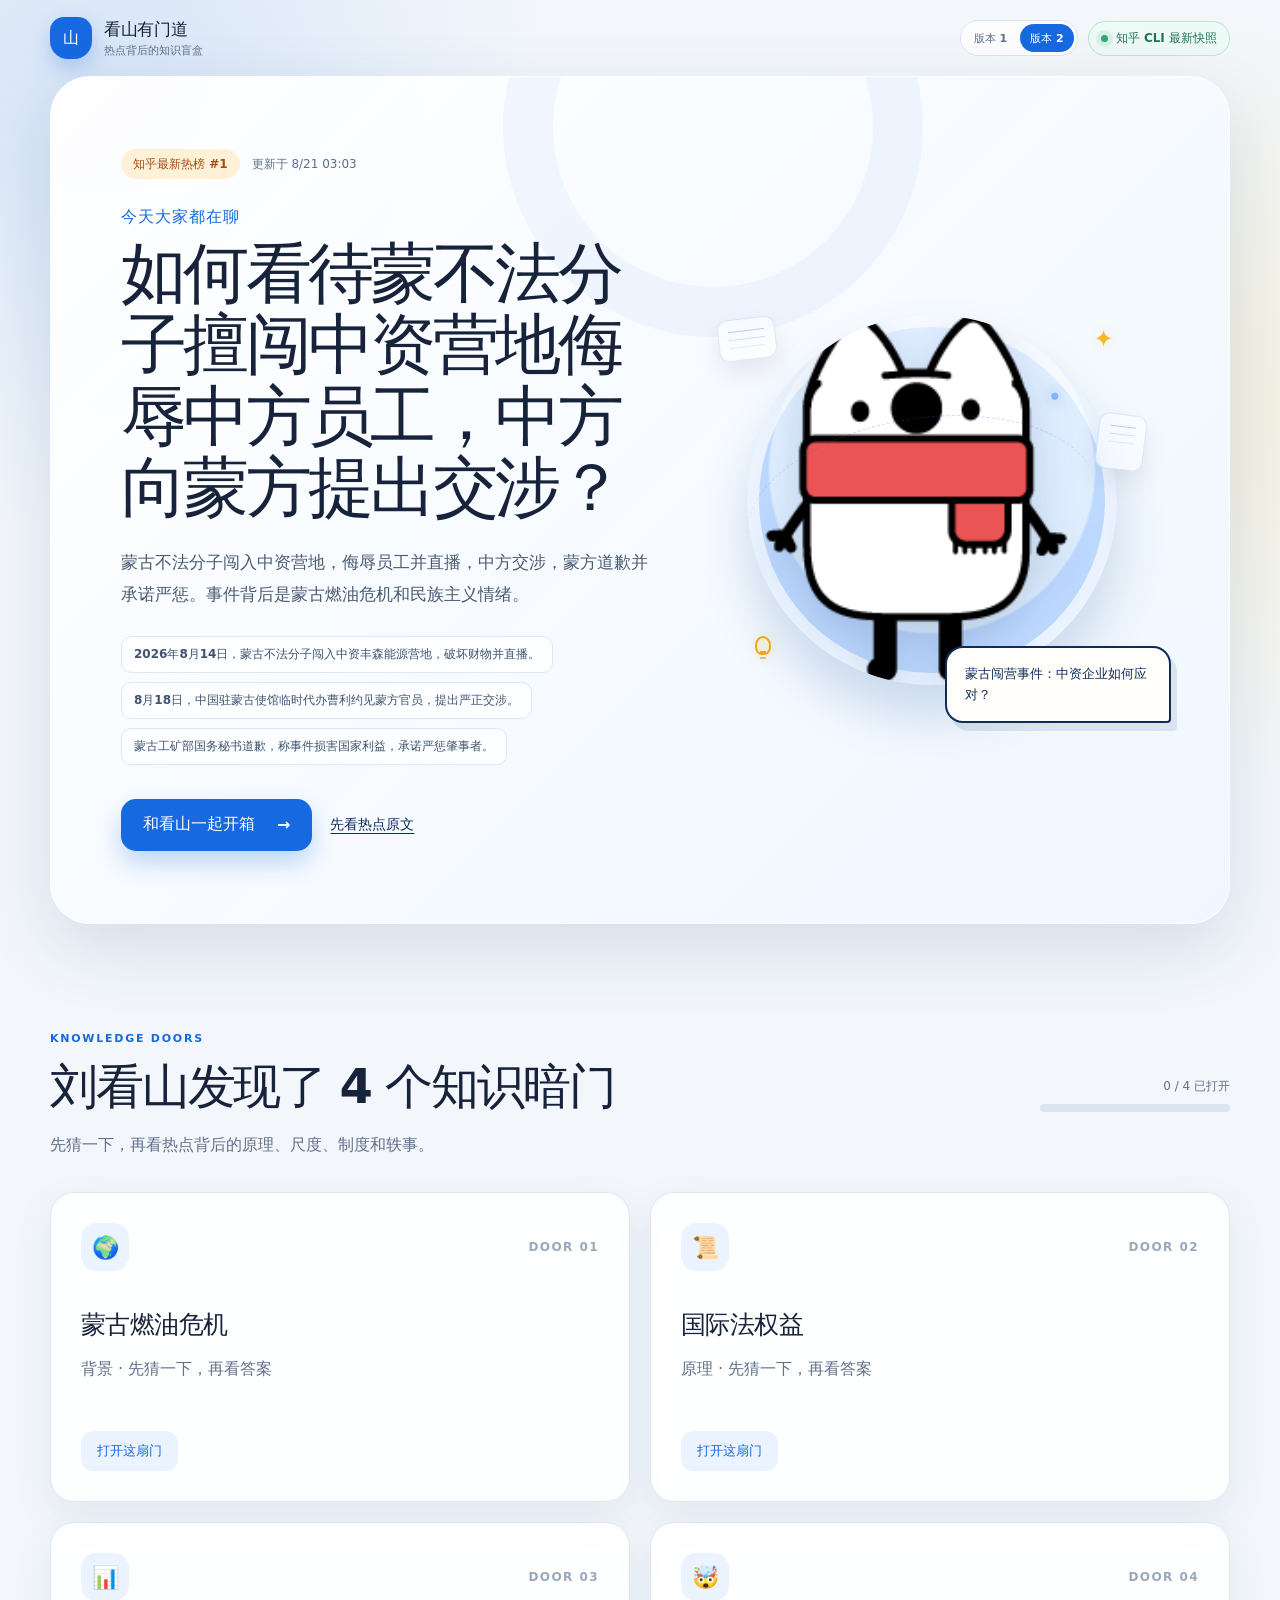
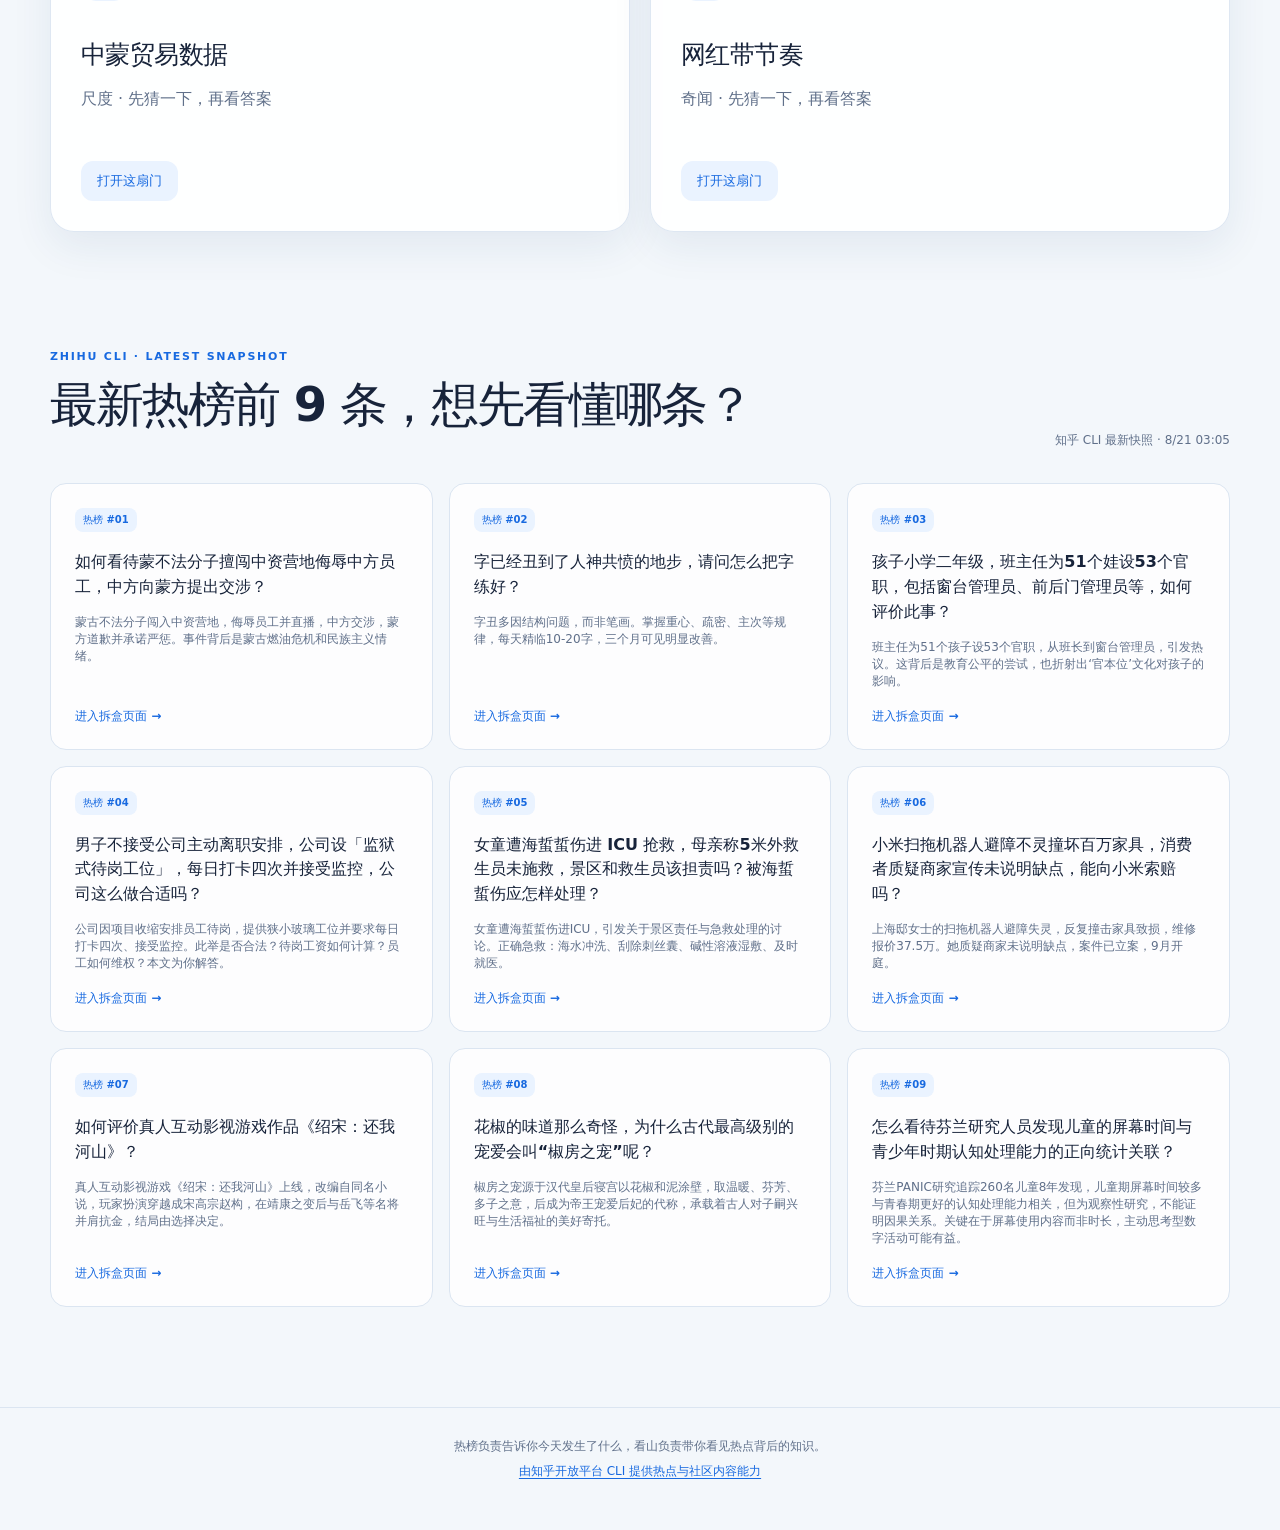
==== commit c0b7f1cf: "chore: refresh hourly Zhihu hot boxes" ====
--- a/v2/index.html
+++ b/v2/index.html
@@ -1587,7 +1587,7 @@
   return Number.isNaN(date.valueOf()) ? "时间待确认" : formatter.format(date);
 }
 
-const embeddedData = {"data/hot-pages.json":{"generatedAt":"2026-08-21T02:06:07.407Z","source":"Zhihu official CLI","items":[{"id":"hot-1-088227f7","updatedAt":"2026-08-21T02:03:32.793Z","mode":"zhihu-cli-answer","topic":{"rank":"知乎最新热榜 #1","shortTitle":"蒙古油荒与中资风波","title":"如何看待蒙不法分子擅闯中资营地侮辱中方员工，中方向蒙方提出交涉？","summary":"蒙古不法分子擅闯中资石油营地，侮辱员工并直播，中方提出交涉。事件背后是蒙古燃油危机与对俄依赖，折射资源民族主义与外资矛盾。","facts":["2026年8月14日，蒙古国苏赫巴托尔省不法分子闯入中资丰森能源公司营地，破坏财物、侮辱中方员工并直播。","8月18日，中国驻蒙古使馆临时代办曹利约见蒙古工矿部国务秘书，提出严正交涉；蒙方道歉并立案调查。","蒙古国燃油高度依赖进口，其中95%以上来自俄罗斯；近期俄炼油厂遭袭导致对蒙供油减少，蒙古出现油荒。"],"sourceUrl":"https://www.zhihu.com/question/2073199570427953525","thumbnailUrl":"https://pic3.zhimg.com/v2-fb2943e6885dcc41087527a4e2b80f5e.jpg","talkOpener":"最近蒙古国发生的事挺有意思，你知道他们一边求中国供油，一边有人砸中资石油营地吗？","visualTokens":["油荒","直播","中蒙"],"bubble":"砸中企营地？蒙古自己先缺油","boxes":[{"id":"door-1","label":"背景","icon":"🌏","clue":"蒙古为何离不开外资","question":"蒙古国原油出口主要卖给哪个国家？","options":["A. 俄罗斯","B. 中国","C. 印度"],"answer":1,"answerNote":"蒙古国原油大部分出口至中国，但其成品油却主要从俄罗斯进口。","headline":"蒙古能源依赖中国与俄罗斯","explanation":["蒙古国拥有丰富石油储量，但缺乏炼油能力，原油出口至中国，成品油则从俄罗斯进口。","这种‘出口原油、进口成品油’的模式使蒙古国能源安全极易受外部供应波动影响。","中资企业参与石油勘探，正是为帮助蒙古国提升本土产能，却遭部分民众误解。"],"misconception":"很多人以为蒙古国石油资源丰富就能自给自足，实际上其炼油能力几乎为零。","talkLine":"你知道吗？蒙古国自己产的原油大部分卖给了中国，但汽油却要从俄罗斯进口。","sources":[{"title":"知乎热榜原文","url":"https://www.zhihu.com/question/2073199570427953525"}]},{"id":"door-2","label":"原理","icon":"⛽","clue":"燃油危机如何点燃民粹","question":"蒙古国成品油进口主要依赖哪个国家？","options":["A. 中国","B. 俄罗斯","C. 韩国"],"answer":1,"answerNote":"蒙古国95%以上成品油从俄罗斯进口，因此俄方炼油厂遭袭直接导致蒙古油荒。","headline":"俄炼油厂遭袭引发蒙古油荒","explanation":["2026年7月，乌克兰无人机袭击俄罗斯多家炼油厂，导致俄炼油能力大幅下降。","俄罗斯随即延长成品油出口禁令，蒙古国燃油供应急剧紧张。","油荒激化社会矛盾，部分势力借机煽动排外情绪，将矛头指向中资企业。"],"misconception":"有人误以为蒙古油荒是短期现象，实则与其长期依赖进口的结构性缺陷相关。","talkLine":"蒙古这次油荒，直接原因竟是千里之外的俄乌冲突。","sources":[{"title":"知乎热榜原文","url":"https://www.zhihu.com/question/2073199570427953525"}]},{"id":"door-3","label":"尺度","icon":"📊","clue":"数字揭示蒙古能源软肋","question":"蒙古国计划中炼油厂投产后，能覆盖其国内成品油需求的多少？","options":["A. 约30%","B. 约55%","C. 约80%"],"answer":1,"answerNote":"蒙古国在建炼油厂设计产能仅能覆盖约55%的成品油需求，仍有一半需进口。","headline":"蒙古炼油厂缺口巨大","explanation":["蒙古国在建的赛音山达炼油厂，设计年处理原油150万吨，但投产后也只能满足约55%需求。","该炼油厂原定2024年投产，现已推迟至2028年。","在炼油厂建成前，蒙古国仍将高度依赖进口成品油。"],"misconception":"有人以为建一座炼油厂就能解决蒙古能源问题，实际上其产能远远不够。","talkLine":"蒙古国就算炼油厂建好，也只能满足一半需求，另一半还得靠进口。","sources":[{"title":"知乎热榜原文","url":"https://www.zhihu.com/question/2073199570427953525"}]},{"id":"door-4","label":"奇闻","icon":"🎭","clue":"抗议者直播砸场为哪般","question":"此次事件中，不法分子冲入营地时采取了哪种特别行动？","options":["A. 投放燃烧瓶","B. 全程直播","C. 绑架人质"],"answer":1,"answerNote":"不法分子故意全程直播冲砸过程，旨在煽动民族情绪、博取网络流量。","headline":"闹事者把暴力当流量表演","explanation":["带头闹事者中包括当地网红，他们利用直播放大对立情绪。","这种行为是典型的‘流量民粹’，将暴力事件娱乐化。","蒙古官方对此定性为犯罪，并谴责其损害国家利益。"],"misconception":"有人以为这是单纯的环保抗议，实则背后有政治和流量动机。","talkLine":"他们把砸营地当直播秀，这种操作真是离谱。","sources":[{"title":"知乎热榜原文","url":"https://www.zhihu.com/question/2073199570427953525"}]}]}},{"id":"hot-2-2aff3027","updatedAt":"2026-08-21T02:03:44.671Z","mode":"zhihu-cli-answer","topic":{"rank":"知乎最新热榜 #2","shortTitle":"监狱式待岗","title":"男子不接受公司主动离职安排，公司设「监狱式待岗工位」，每日打卡四次并接受监控，公司这么做合适吗？","summary":"深圳一公司为劝退员工，设4平米玻璃房工位，距家50公里，每日打卡4次并监控，引发热议。","facts":["陈先生入职5年，因项目收缩被退项，公司劝其主动离职，给2万元慰问金遭拒。","公司单方面安排陈先生到50公里外4-5平米玻璃幕墙工位，无空调，每日打卡4次。","律师指出，此行为可能构成未按约定提供劳动条件，员工可收集证据申请仲裁。"],"sourceUrl":"https://www.zhihu.com/question/2073722027542893779","thumbnailUrl":"https://pic2.zhimg.com/v2-cc54379919814a0df73623f5a8529741.jpg","talkOpener":"你听说过公司用4平米玻璃房逼退员工吗？","visualTokens":["玻璃房","打卡","监控"],"bubble":"4平米玻璃房，关不住职场尊严","boxes":[{"id":"door-1","label":"背景","icon":"🏢","clue":"外包员工维权难","question":"陈先生与公司签订的是什么合同？","options":["A. 直接劳动合同","B. 外包合同","C. 临时合同"],"answer":1,"answerNote":"陈先生以外包形式签订合同，被派往另一家公司工作，这导致他在维权时面临更复杂的劳动关系。","headline":"外包身份如何影响维权？","explanation":["外包员工与用工单位无直接劳动关系，维权需找劳务派遣公司。","外包合同可能削弱员工对工作地点、条件变更的谈判能力。","本案中，陈先生虽工作5年，但雇主是外包公司，而非实际用工单位。"],"misconception":"很多人以为工作5年就自动转为正式工，实际上外包合同不等于直接雇佣。","talkLine":"外包身份让员工在维权时更被动，你知道吗？","sources":[{"title":"知乎热榜原文","url":"https://www.zhihu.com/question/2073722027542893779"}]},{"id":"door-2","label":"原理","icon":"⚖️","clue":"变相逼迫离职","question":"公司安排偏远玻璃房工位，可能违反哪条法律？","options":["A. 未提供劳动保护或条件","B. 拖欠工资","C. 未缴社保"],"answer":0,"answerNote":"《劳动合同法》规定，用人单位未按约定提供劳动保护或劳动条件的，劳动者可解除合同并索赔。","headline":"'监狱式工位'的法律定性","explanation":["工作地点和条件是劳动合同核心条款，单方变更需协商一致。","4平米玻璃房无空调，高温暴晒，不具备基本办公条件。","此类安排可能被认定为带侮辱性调岗，员工可被迫解除合同并主张经济补偿。"],"misconception":"有人认为只要不发辞退通知就不算违法，但变相逼退同样违法。","talkLine":"调岗不是公司随意说了算，法律有底线。","sources":[{"title":"知乎热榜原文","url":"https://www.zhihu.com/question/2073722027542893779"}]},{"id":"door-3","label":"尺度","icon":"📏","clue":"50公里通勤有多远","question":"50公里通勤单程需要多长时间（按驾车）？","options":["A. 约30分钟","B. 约1小时","C. 约2小时"],"answer":1,"answerNote":"50公里在深圳非高峰时段驾车约需1小时，高峰时段可能更长，大幅增加员工通勤成本。","headline":"50公里：通勤的极限考验","explanation":["深圳城市平均通勤距离约15公里，50公里是3倍多，远超合理范围。","每日往返100公里，油费和交通成本每月数千元。","公司选址明显不合理，意在增加员工负担，迫使离职。"],"misconception":"有人认为50公里不算远，但加上深圳的拥堵，实际耗时惊人。","talkLine":"你能接受每天通勤100公里去上班吗？","sources":[{"title":"知乎热榜原文","url":"https://www.zhihu.com/question/2073722027542893779"}]},{"id":"door-4","label":"奇闻","icon":"🌡️","clue":"玻璃房烤人实验","question":"玻璃房无空调暴晒，内部温度可能比室外高多少？","options":["A. 5-10℃","B. 10-20℃","C. 30℃以上"],"answer":1,"answerNote":"玻璃幕墙吸热，密闭空间内温升可达10-20℃，甚至更高，如同温室效应。","headline":"玻璃房的'温室效应'","explanation":["太阳短波辐射穿透玻璃，热量被困室内，形成温室。","案例中，玻璃房暴晒后温度远超室外，无法正常办公。","类似现象在住宅落地窗中也常见，夏季电费飙升。"],"misconception":"有网友以为玻璃房只是光线刺眼，实际温度接近烤箱。","talkLine":"以后看到玻璃房，别羡慕，夏天就是烤箱。","sources":[{"title":"知乎热榜原文","url":"https://www.zhihu.com/question/2073722027542893779"}]}]}},{"id":"hot-3-d9e04d1b","updatedAt":"2026-08-21T02:03:57.925Z","mode":"zhihu-cli-answer","topic":{"rank":"知乎最新热榜 #3","shortTitle":"练字逆袭指南","title":"字已经丑到了人神共愤的地步，请问怎么把字练好？","summary":"针对字丑困扰，提供从笔画、结构到心态的全面练字方法，强调方法比努力更重要，纠错比重复更有效，适合急性子快速入门。","facts":["横画起笔轻顿蓄力，行笔平稳中锋，收笔轻顿回锋，可自带层次感和力道。","练字核心在于刻意纠错，而非机械重复，一遍有效纠错效率远高于十遍机械抄写。","直接练行楷也可以，不必非从正楷开始，找到适合自己的字体风格更重要。"],"sourceUrl":"https://www.zhihu.com/question/25058494","thumbnailUrl":"https://pic4.zhimg.com/v2-828872b0cfc196365d7b46bb2ef1fca7.jpg","talkOpener":"最近看到好多人说字丑想练，其实练字真不是靠天赋，方法对了进步超快。","visualTokens":["顿笔","重心","纠错"],"bubble":"练字有捷径，方法要对！","boxes":[{"id":"door-1","label":"背景","icon":"📜","clue":"字丑的根源","question":"大多数人字丑的根本原因是什么？","options":["A. 笔画不过关，横不平竖不直","B. 握笔姿势错误","C. 练字时间不够长"],"answer":0,"answerNote":"95%以上的人写不好横、竖、撇、捺这些基本笔画，导致字迹单薄无力。","headline":"笔画是字迹的基础","explanation":["基本笔画如横、竖、撇、捺是汉字构成的核心，90%的字都包含这些笔画。","如果笔画不过关，结构再合理也难以写出好看的字。","练好四个基本笔画就能超越绝大部分人。"],"misconception":"认为字丑是天赋问题，其实主要是方法不对，缺乏对笔画的刻意练习。","talkLine":"其实字丑多半是笔画没练好，不是手残，是方法缺了。","sources":[{"title":"知乎热榜原文","url":"https://www.zhihu.com/question/25058494"}]},{"id":"door-2","label":"原理","icon":"⚖️","clue":"结构决定美感","question":"一个字要好看，最关键的是什么？","options":["A. 笔画粗细均匀","B. 结构重心稳定，视觉平衡","C. 连笔流畅"],"answer":1,"answerNote":"结构是字的骨架，重心规律解决字倒不倒的问题，视觉平衡规律决定字稳不稳。","headline":"重心和平衡是字的精神","explanation":["把竖写直可以让歪扭的字瞬间变正，这是重心规律最简单的应用。","视觉平衡调节规律涉及横画斜度等细节，让字左右稳定。","结构好即使笔画有瑕疵，字依然耐看。"],"misconception":"以为笔画精细最重要，其实结构问题往往更影响整体观感。","talkLine":"字好看不在笔画多完美，重心稳了，字就精神了。","sources":[{"title":"知乎热榜原文","url":"https://www.zhihu.com/question/25058494"}]},{"id":"door-3","label":"尺度","icon":"🔢","clue":"高频字800个","question":"常用汉字2500个，高频汉字大约多少个？","options":["A. 800个","B. 1500个","C. 2000个"],"answer":0,"answerNote":"高频汉字约800个，掌握这些字就能覆盖日常书写的大部分场景。","headline":"抓住高频字效率高","explanation":["与其每个字都练，不如先攻克高频字，比如‘的’字出现的频率极高。","把第一个高频字写透，再练下一个，见效更快。","字帖按使用频率排序，可以优先练习高频字。"],"misconception":"以为要练完所有汉字才能写好，其实抓住高频字就能大幅改善日常书写。","talkLine":"练字不用贪多，先搞定800个高频字，日常够用了。","sources":[{"title":"知乎热榜原文","url":"https://www.zhihu.com/question/25058494"}]},{"id":"door-4","label":"奇闻","icon":"🤯","clue":"速成法存在吗","question":"关于练字速成，哪种说法是反常识的？","options":["A. 必须从正楷开始练","B. 直接练行楷也能成功","C. 描红是最有效的方法"],"answer":1,"answerNote":"很多手写博主直接从行楷练起，同样能写好，不必非得先练正楷。","headline":"行楷可以直接练","explanation":["正楷一笔一划，行楷有连笔，直接练习行楷能更快找到手感。","描红和蒙纸誊写效率低，脱离字帖后字会打回原形。","临写并拆解自己字的不足，是真正有效的方法。"],"misconception":"以为必须先练正楷打基础，实际上直接练行楷也能成功，关键是临写和纠错。","talkLine":"别迷信‘先正楷再行楷’，直接练行楷也能写出好字！","sources":[{"title":"知乎热榜原文","url":"https://www.zhihu.com/question/25058494"}]}]}},{"id":"hot-4-bbdf559a","updatedAt":"2026-08-21T02:04:14.614Z","mode":"zhihu-cli-answer","topic":{"rank":"知乎最新热榜 #4","shortTitle":"全班53个官引热议","title":"孩子小学二年级，班主任为51个娃设53个官职，包括窗台管理员、前后门管理员等，如何评价此事？","summary":"班主任为51个孩子设53个官职，包括窗台管理员、前后门管理员等，引发热议。此事与近年出现的厕所长、总厕长等各类“长”现象类似，折射出官本位思想渗透到教育和日常管理领域。","facts":["该班51名学生共设53个官职，涵盖窗台管理、前后门管理等细分岗位","河南巩义服务区曾因设立厕长和总厕长引发舆论关注","许昌东站卫生间曾挂出卫生总所长、设备总所长等6个岗位的网格化管理牌"],"sourceUrl":"https://www.zhihu.com/question/552899415","thumbnailUrl":"","talkOpener":"你说现在孩子班上51个人设了53个官，连窗台都有管理员，这到底是培养责任感还是从小教大家当官啊？","visualTokens":["官职","责任","官本位"],"bubble":"53个官职是培养责任感还是官瘾？","boxes":[{"id":"door-1","label":"背景/原理/尺度/奇闻之一","icon":"🏫","clue":"班级岗位制不是新事","question":"这种班级设置官职的做法，和下列哪种管理方式的逻辑最相似？","options":["A. 河长制、路长制等责任到人的制度","B. 古代科举选拔官员的制度","C. 现代企业OKR绩效考核制度"],"answer":0,"answerNote":"河长制、路长制都是把管理责任落实到具体个人，班级设窗台管理员、前后门管理员也是让每个孩子负责一个具体事项，本质都是责任到人。","headline":"从河长到窗台长：责任到人的管理逻辑","explanation":["河长制、路长制是为了解决多部门推诿问题，把水域、道路的管理责任固定到个人身上","班级里设窗台管理员、前后门管理员，也是让每个孩子认领一个具体事项，培养参与感","厕所长、总厕长同样遵循这个逻辑，公示姓名和电话，出了问题找得到人"],"misconception":"很多人觉得设这种'长'是为了满足官瘾，其实最初目的是为了落实责任。","talkLine":"你知道吗，我们国家推行的河长制、路长制，和班级里设窗台管理员，背后逻辑其实一模一样。","sources":[{"title":"知乎热榜原文","url":"https://www.zhihu.com/question/552899415"}]},{"id":"door-2","label":"背景/原理/尺度/奇闻之一","icon":"🧠","clue":"官本位思想的影响追溯","question":"'官本位'思想的核心特征是什么？","options":["A. 以官职高低作为衡量社会地位的核心标准","B. 官员数量越多越好","C. 只有政府机关才能设置职位"],"answer":0,"answerNote":"官本位思想的核心是以官为尊、以官为荣，把当官当作体现个人价值的最高方式，所以才会有在厕所也设'长'的执念。","headline":"官本位：把'当官'当作最高价值","explanation":["官本位思想认为只有当官才能体现价值和地位，导致对权力的追逐和崇拜","这种思想让一些人连厕所管理都要挂个'总厕长'的头衔，觉得不挂个'长'就不够重视","校园里大量设置官职，也可能强化孩子对'当官'的执念，而非对服务本身的理解"],"misconception":"官本位不等于有官职就有官本位思想，关键是心态——重头衔轻实干。","talkLine":"说个扎心的事，连公厕都要设'总厕长'，这大概就是官本位思想的极致体现了。","sources":[{"title":"知乎热榜原文","url":"https://www.zhihu.com/question/552899415"}]},{"id":"door-3","label":"背景/原理/尺度/奇闻之一","icon":"📊","clue":"数字背后的教育规模","question":"51个孩子设53个官职意味着什么？","options":["A. 每个孩子平均不到一个官职","B. 存在部分孩子身兼两职的情况","C. 有孩子没有任何职务"],"answer":0,"answerNote":"53个官职分配给51个孩子，平均每个孩子有一个官职，还有两个孩子需要身兼两职，这说明老师确实想让每个孩子都参与管理。","headline":"53个官职≠51个孩子：数字的真相","explanation":["53除以51约等于1.04，意味着绝大多数孩子有一个官职，少数孩子需要兼任两个岗位","这种安排说明老师的初衷是覆盖所有孩子，而非只培养少数班干部","但从网友反应看，问题不在于数量，而在于'官'字带来的联想"],"misconception":"很多人以为这53个官职是让孩子们争抢的，实际上是为了让每个孩子都有参与感。","talkLine":"51个孩子有53个官职，平均下来人人有份，但为什么大家还是觉得怪怪的？","sources":[{"title":"知乎热榜原文","url":"https://www.zhihu.com/question/552899415"}]},{"id":"door-4","label":"背景/原理/尺度/奇闻之一","icon":"🚽","clue":"厕所长也成'官'","question":"关于公厕设立'厕长'的做法，下列哪项说法正确？","options":["A. 这是官本位思想在公共管理中的体现","B. 所有公厕必须设立厕长和总厕长","C. 厕长是政府设立的正式编制职位"],"answer":0,"answerNote":"公厕设厕长、总厕长并非法定要求，而是管理方为了落实责任的做法，但其称谓容易引发官本位联想的争议。","headline":"厕长、总厕长：责任落实还是官瘾发作？","explanation":["河南巩义服务区设立厕长、总厕长，回应称是为了方便厕所管理","许昌东站也曾挂出卫生总所长、设备总所长等6个岗位公示牌，引发热议","这些'长'多由管理人员兼任，并非新增编制，但'长'的称谓让公众感到不适"],"misconception":"有人认为厕长是独立编制和工资的职位，实际上多由现职人员兼任。","talkLine":"你知道公厕也有'总厕长'吗？这大概是最能说明'有官瘾什么事都能设个官'的例子了。","sources":[{"title":"知乎热榜原文","url":"https://www.zhihu.com/question/552899415"}]}]}},{"id":"hot-5-684c666d","updatedAt":"2026-08-21T02:04:25.772Z","mode":"zhihu-cli-answer","topic":{"rank":"知乎最新热榜 #5","shortTitle":"屏幕时间与认知之谜","title":"怎么看待芬兰研究人员发现儿童的屏幕时间与青少年时期认知处理能力的正向统计关联？","summary":"芬兰八年追踪研究发现，儿童期屏幕时间较长与青少年期更好的认知处理能力相关，但关键可能是屏幕上的活动类型，而非时长本身。","facts":["研究来自芬兰PANIC项目，追踪260名儿童8年","屏幕时间与认知的正向关联，而非因果关系","屏幕活动类型比时长更关键"],"sourceUrl":"https://www.zhihu.com/question/2072964563851658129","thumbnailUrl":"https://pic1.zhimg.com/v2-bf94b3086ee295327f26c1a9b467a640.jpg","talkOpener":"你相信吗？最近有个研究说孩子多看电视可能更聪明，但真相没那么简单。","visualTokens":["屏幕","认知","芬兰"],"bubble":"屏幕时间≠坏事？","boxes":[{"id":"door-1","label":"背景","icon":"🇫🇮","clue":"芬兰PANIC项目背景","question":"芬兰PANIC研究追踪了多少名儿童？","options":["187名","260名","500名"],"answer":1,"answerNote":"PANIC研究追踪了260名儿童（136名男孩、124名女孩），从6-9岁追踪到青少年期（平均15.8岁）。","headline":"芬兰PANIC长期追踪研究","explanation":["PANIC是'儿童体力活动与营养'研究的缩写","研究历时8年，追踪儿童从童年到青春期的发育","研究同时使用设备测量和问卷评估体力活动"],"misconception":"很多人以为追踪人数很多，实际上260人在长期追踪研究中是相对较小的样本量。","talkLine":"芬兰这个研究追踪了260个孩子整整8年，这在学术界算是很扎实的长期研究了。","sources":[{"title":"知乎热榜原文","url":"https://www.zhihu.com/question/2072964563851658129"}]},{"id":"door-2","label":"原理","icon":"🧠","clue":"为何屏幕时间正相关","question":"研究者认为屏幕时间与认知正相关的原因可能是什么？","options":["屏幕蓝光刺激大脑","屏幕上的活动类型关键","屏幕时间替代了睡眠"],"answer":1,"answerNote":"研究者推测关键在于孩子用屏幕做什么，如学习、创造、解决问题等主动思考活动，而非屏幕本身。","headline":"屏幕内容比时长更重要","explanation":["主动思考型的屏幕活动可能支持认知发展","被动观看与主动创作对大脑影响不同","研究提醒应引导高质量屏幕互动"],"misconception":"人们常认为所有屏幕时间都一样，实际上屏幕上的活动性质差异很大。","talkLine":"研究者说关键不是看多久屏幕，而是看孩子用屏幕做什么。","sources":[{"title":"知乎热榜原文","url":"https://www.zhihu.com/question/2072964563851658129"}]},{"id":"door-3","label":"尺度","icon":"📊","clue":"屏幕时间具体数据尺度","question":"研究中青少年平均每天屏幕时间约为多少？","options":["约2小时","约3.5小时","约5.8小时"],"answer":1,"answerNote":"8年随访时参与者平均每日屏幕时间为345.1分钟，约5.75小时，接近6小时。","headline":"青少年日均屏幕约5.75小时","explanation":["男孩平均每天375.9分钟（约6.3小时）","女孩平均每天311.3分钟（约5.2小时）","这一水平远超许多国家的屏幕时间建议"],"misconception":"很多人以为研究中的屏幕时间很少，实际接近6小时每天。","talkLine":"你猜这些芬兰青少年每天看多久屏幕？平均接近6小时，比想象中多吧？","sources":[{"title":"知乎热榜原文","url":"https://www.zhihu.com/question/2072964563851658129"}]},{"id":"door-4","label":"奇闻","icon":"⚠️","clue":"屏幕时间与躁狂症状关联","question":"另一项ABCD研究发现了屏幕时间与什么的关联？","options":["抑郁减少","躁狂症状增加","注意力提升"],"answer":1,"answerNote":"ABCD研究发现屏幕使用时间与躁狂症状存在显著前瞻性关联，尤其社交媒体和视频观看。","headline":"屏幕时间与躁狂症状关联","explanation":["ABCD研究追踪了9243名青少年","社交媒体、短信、视频与躁狂症状显著相关","问题性屏幕使用是重要中介因素"],"misconception":"屏幕影响并非单一方向，不同研究关注不同结果，有认知正向关联也有心理健康负面关联。","talkLine":"有趣的是，另一个美国大研究却发现屏幕时间越长，青少年躁狂症状越多，结果很矛盾吧？","sources":[{"title":"知乎热榜原文","url":"https://www.zhihu.com/question/2072964563851658129"}]}]}},{"id":"hot-6-b1e68806","updatedAt":"2026-08-21T02:04:38.243Z","mode":"zhihu-cli-answer","topic":{"rank":"知乎最新热榜 #6","shortTitle":"AI网文大清洗","title":"如何看待起点中文网集中处置下架一批 AI 痕迹过重的网络小说，不予推荐？","summary":"起点中文网集中处置AI痕迹过重的网络小说，多部均订过万的爆款作品被移出月票榜和畅销榜。平台反对AI替代真人完成核心内容产出，允许轻度辅助。事件引发关于AI创作边界、平台治理尺度、网文商业模式的热议。","facts":["起点将作品移出榜单但未下架，老读者仍可阅读付费","有均订3700的作者因AI综合占比过高被处理，自称如逃犯落网","多部高订作品如《山河鉴》等被移出多个核心榜单"],"sourceUrl":"https://www.zhihu.com/question/2073052781208920108","thumbnailUrl":"https://pic2.zhimg.com/v2-2f0fa10668e832b0bfe91f556153e3e1.jpg","talkOpener":"最近起点中文网把一批AI写的小说踢出榜单了，连万订大神都没放过，这事你听说了吗？","visualTokens":["AI","榜单","原创"],"bubble":"你用AI写过东西吗？","boxes":[{"id":"door-1","label":"背景","icon":"📚","clue":"起点为何此时动手","question":"起点中文网治理AI文的主要原因是？","options":["AI文挤占推荐位、稀释读者信任","平台想要推广自己的AI写作工具","作者联名抗议要求封杀AI"],"answer":0,"answerNote":"大量低质AI文涌入挤占推荐位，读者付费意愿下降，平台为维护付费生态而治理。","headline":"付费生态保卫战：起点为何对AI文动刀","explanation":["AI写作门槛低、量产快，大量同质化内容涌入稀释读者信任","平台靠付费阅读盈利，读者发现内容低质会流失","平台反对的不是AI辅助，而是用AI批量生成并替代真人创作"],"misconception":"很多人以为平台一刀切禁止使用AI，实际上轻度辅助如润色、校对是被允许的。","talkLine":"起点不是不用AI，是不许AI当枪手还骗读者钱。","sources":[{"title":"知乎热榜原文","url":"https://www.zhihu.com/question/2073052781208920108"}]},{"id":"door-2","label":"原理","icon":"🔍","clue":"AI痕迹如何被识别","question":"平台判断AI痕迹过重主要依据什么？","options":["固定词组和模板化句式","作者是否承认使用AI","作品更新字数多少"],"answer":0,"answerNote":"所谓AI痕迹主要指结构模板化、情绪词堆砌、缺乏真实细节等特征。","headline":"AI痕迹检测的工作原理","explanation":["AI输出常出现固定词组和句式，形成模板化风格","结构雷同、人物扁平、对话念稿是常见AI文特征","翻译软件来回转换可以一定程度上隐藏AI痕迹"],"misconception":"有人认为AI检测完全准确，实际上检测工具存在误判可能。","talkLine":"真正想用AI灌水的作者其实有办法绕过去，被抓住的多半是懒得降重的。","sources":[{"title":"知乎热榜原文","url":"https://www.zhihu.com/question/2073052781208920108"}]},{"id":"door-3","label":"尺度","icon":"📊","clue":"治理力度有多大","question":"被处理的AI作品会面临什么后果？","options":["被下架且永久封禁","移出榜单并取消推荐流量","罚款并暂停作者账号"],"answer":1,"answerNote":"作品不会被下架，老读者仍可阅读，但会移出月票榜、畅销榜并取消官方推荐。","headline":"从下榜到下架：治理分级解析","explanation":["月票榜和畅销榜是新书获取曝光的重要入口","失去推荐意味着无法获取新读者，收益会逐渐下滑","平台采取暂停推荐、撤下榜单、屏蔽、下架等分级处理措施"],"misconception":"很多人以为被处置的作品直接下架无法阅读，实际上只是被移出榜单和推荐位。","talkLine":"被踢出榜单其实比下架更狠，等于断了新读者来源。","sources":[{"title":"知乎热榜原文","url":"https://www.zhihu.com/question/2073052781208920108"}]},{"id":"door-4","label":"奇闻","icon":"🎭","clue":"被处理的万订作品","question":"以下哪部作品因AI问题被移出榜单？","options":["《山河鉴》","《斗破苍穹》","《诡秘之主》"],"answer":0,"answerNote":"界面新闻查询发现《山河鉴》高订87000、均订32000，但多个榜单均未见其身影。","headline":"万订大神也难逃：被处理的头部作品","explanation":["《山河鉴》均订32000，属于万订级别的爆款作品","被处理的作品包括《今天也在努力做魔头》《苟在武道世界成圣》等","平台表示不会因作者名气或过往成绩特殊处理"],"misconception":"有人以为大神作者有豁免权，实际上起点表示一视同仁。","talkLine":"连三万均订的大神作品都被踢了，这波是真不防水。","sources":[{"title":"知乎热榜原文","url":"https://www.zhihu.com/question/2073052781208920108"}]}]}},{"id":"hot-7-9fcc114b","updatedAt":"2026-08-21T02:06:07.404Z","mode":"zhihu-cli-answer","topic":{"rank":"知乎最新热榜 #7","shortTitle":"BLG 2:1 LGD激战","title":"2026 LPL第三赛段组内赛 BLG 2:1 LGD，如何评价这场比赛？","summary":"2026 LPL第三赛段组内赛，BLG以2:1战胜LGD。比赛中，Knight阿卡丽一秀四锁定胜局，而LGD的Heng盲僧表现出色，曾帮助队伍扳回一局。BLG下路Viper与ON配合默契，展现强队韧性。","facts":["Knight在决胜局用阿卡丽一秀四，残血逃生，当选MVP。","LGD在第二局依靠Heng盲僧的节奏，成功扳回一城。","BLG下路Viper与ON的组合，在对线期建立了明显优势。"],"sourceUrl":"https://www.zhihu.com/question/2073887468336542588","thumbnailUrl":"https://pic3.zhimg.com/v2-dfd95db9005f297a98839d5c94196b4e.jpg","talkOpener":"你知道吗，LPL比赛中，BP阶段就决定了一半胜负？","visualTokens":["bp","中野","视野"],"bubble":"电竞战术博弈，看似简单实则深奥","boxes":[{"id":"door-1","label":"背景","icon":"🏟️","clue":"BLG连胜背景","question":"BLG在本次比赛前已取得几连胜？","options":["两连胜","三连胜","四连胜"],"answer":2,"answerNote":"根据报道，BLG在对阵LGD前已取得四连胜。","headline":"BLG的连胜势头","explanation":["BLG作为联赛顶流，每一场胜负都被放大审视。","四连胜表明队伍状态稳定，但比赛过程并不轻松。","频繁更换上路选手，反而促进了队伍下路战术的成熟。"],"misconception":"BLG的胜利主要靠个人能力，而非团队协作。","talkLine":"BLG最近状态不错，但比赛赢得不轻松，还是有很多细节值得研究。","sources":[{"title":"知乎热榜原文","url":"https://www.zhihu.com/question/2073887468336542588"}]},{"id":"door-2","label":"原理","icon":"🎯","clue":"BP决定胜负","question":"在英雄联盟比赛中，BP阶段的主要目的是什么？","options":["选择英雄皮肤","禁用对手擅长英雄并构建己方阵容","决定比赛地图"],"answer":1,"answerNote":"BP（Ban/Pick）阶段通过禁用和选择英雄，影响双方战术布局和阵容搭配。","headline":"BP战术的奥妙","explanation":["BP是教练团队博弈，需考虑版本强势、选手池和阵容搭配。","BLG在第三局选用阿卡丽、女警等英雄，形成中期强势节奏。","LGD第二局用counter阵容拖入乱战，说明BP容错空间会影响比赛走向。"],"misconception":"BP只是选英雄，对比赛结果影响不大。","talkLine":"看比赛时，BP阶段其实藏着很多门道，对手的阵容选择往往决定了前期的对战思路。","sources":[{"title":"知乎热榜原文","url":"https://www.zhihu.com/question/2073887468336542588"}]},{"id":"door-3","label":"尺度","icon":"📊","clue":"比赛时长与数据","question":"本场BO3中，BLG和LGD的决胜局用时大约多少？","options":["25分钟","31分钟","40分钟"],"answer":1,"answerNote":"根据报道，决胜局在31分钟时BLG结束比赛。","headline":"比赛时长与节奏","explanation":["决胜局31分钟结束，属于中后期团战节奏。","BLG在23分钟拿下大龙和土龙魂，奠定胜势。","LGD在前期取得优势，但中期决策失误导致翻盘。"],"misconception":"比赛时长越长，双方实力越接近。","talkLine":"决胜局31分钟结束，BLG在中期一波节奏就带走了比赛，决策真的很关键。","sources":[{"title":"知乎热榜原文","url":"https://www.zhihu.com/question/2073887468336542588"}]},{"id":"door-4","label":"奇闻","icon":"🔄","clue":"选手角色转换","question":"BLG的Viper在本赛季的转型被类比为哪位选手在EDG夺冠时的表现？","options":["Uzi","JackeyLove","Viper自己在EDG时期"],"answer":2,"answerNote":"有评论认为Viper的表现隐隐有他当年在EDG夺冠时的感觉。","headline":"Viper的转型","explanation":["BLG近期频繁更换上路，但下路Viper与ON配合越来越好。","Viper被激活，固定模式是下路选优势组合并摇打野或中单支援。","BLG成功从下路单挂AP辅助游走战术，转为下路打线结合中野滚雪球。"],"misconception":"Viper只是一个单纯的AD选手，不参与团队战术。","talkLine":"Viper最近的发挥真的猛，感觉找回了当初在EDG夺冠的状态，和ON的配合也越来越流畅。","sources":[{"title":"知乎热榜原文","url":"https://www.zhihu.com/question/2073887468336542588"}]}]}},{"id":"hot-8-56be6776","updatedAt":"2026-08-21T02:05:21.751Z","mode":"zhihu-cli-answer","topic":{"rank":"知乎最新热榜 #8","shortTitle":"“爱心水”被倒空瓶事件","title":"女子多次凌晨倒掉爱心水只为拿走空瓶，这种行为出于什么心理？从法律角度来看，捐水的店主有啥维权的办法吗？","summary":"山西大同特产店主张女士在门口设爱心水站，免费供水给户外劳动者。一名女子连续多日凌晨3点出现，倒掉箱内所有矿泉水（最多24瓶）只为拿走空瓶卖钱。店主心寒但表示不会停供，网友热议其心理及法律维权。","facts":["女子多次凌晨3点倒掉爱心水，最多一次倒掉24瓶，只取空瓶。","店主称拿水可以但倒水令人不舒服，发视频呼吁别浪费。","爱心水站已改为只在白天开放，夜间不再供水。"],"sourceUrl":"https://www.zhihu.com/question/2073677774934341205","thumbnailUrl":"https://pic4.zhimg.com/v2-64105eb0b98b5561e50e3d67f3286cbb.jpg","talkOpener":"你听说了吗？有人把爱心水全倒了只拿走空瓶，这事你怎么看？","visualTokens":["倒水","空瓶","爱心"],"bubble":"爱心水被倒掉，善意该何去何从？","boxes":[{"id":"door-1","label":"背景","icon":"📰","clue":"爱心水站为何设立","question":"爱心水站的主要设立目的是什么？","options":["A. 为商户引流","B. 免费供水给户外劳动者","C. 回收空瓶"],"answer":1,"answerNote":"爱心水站是商户自发为环卫工、外卖员等户外劳动者提供免费饮用水，体现社会善意。","headline":"爱心水站的设立初衷","explanation":["爱心水站是商户自发的公益行为，为户外劳动者提供免费饮用水。","此类水站广泛出现在城市街头，旨在为高温下的工作者提供便利。","水站的运营依赖商户的善意和持续投入，需要公众共同珍惜。"],"misconception":"有人误以为爱心水站是公共设施，可以任意取用甚至处置。","talkLine":"爱心水站是商户的善意，不是免费的废品回收点。","sources":[{"title":"知乎热榜原文","url":"https://www.zhihu.com/question/2073677774934341205"}]},{"id":"door-2","label":"原理","icon":"🧠","clue":"为何只盯空瓶","question":"该女子倒水取瓶的行为最可能反映什么心理？","options":["A. 不了解水的价值","B. 认知狭隘，只看重空瓶的经济价值","C. 故意破坏公益"],"answer":1,"answerNote":"该女子将空瓶视为可卖钱资源，而水在她认知中不如空瓶，体现了认知狭隘和资源错位。","headline":"认知半径与资源价值误判","explanation":["认知半径小的人容易将熟悉路径（卖空瓶）视为唯一选择，忽视水的真实价值。","行为经济学中，人会高估眼前收益（空瓶几毛钱）而低估社会成本和长期影响。","这种心理常见于资源匮乏环境，但不等同于贫困，而是认知局限。"],"misconception":"这不是“穷人思维”，而是“小农思维”惯性，与财富无关。","talkLine":"她眼里只有空瓶能卖钱，却看不到水比瓶更值。","sources":[{"title":"知乎热榜原文","url":"https://www.zhihu.com/question/2073677774934341205"}]},{"id":"door-3","label":"尺度","icon":"⚖️","clue":"法律如何定性倒水取瓶","question":"该女子的行为在法律上最可能被如何定性？","options":["A. 盗窃罪","B. 故意毁损财物（民事侵权）","C. 不构成任何违法"],"answer":1,"answerNote":"她倒掉水是故意毁损店主财物，但因金额小难构成犯罪，主要涉及民事侵权。","headline":"法律视角：民事侵权还是治安问题？","explanation":["矿泉水所有权归店主，女子倒水属于故意毁损财物，构成民事侵权。","多次行为可视为扰乱经营秩序，店主可报警按治安处理。","实际维权难点在于金额小、证据固定难，常不了了之。"],"misconception":"有人认为是盗窃，但她没有非法占有水的目的，而是毁损，不构成盗窃。","talkLine":"虽然法律能管，但现实中维权成本往往超过损失。","sources":[{"title":"知乎热榜原文","url":"https://www.zhihu.com/question/2073677774934341205"}]},{"id":"door-4","label":"奇闻","icon":"🌍","clue":"类似事件的反转结局","question":"事件最终的结果是什么？","options":["A. 女子被行政拘留","B. 店主被迫停止供水","C. 女子不再出现，水站改为白天开放"],"answer":2,"answerNote":"据店主反馈，女子不再出现，但水站被迫改为仅白天开放，影响夜间劳动者。","headline":"一个人的自私，一群人的不便","explanation":["事件曝光后，女子未再出现，但水站夜间不再供水。","原本24小时开放的爱心点，因一人破坏而减少服务时间。","类似事件中，公益者常因少数人而被迫调整，损害真正需要者。"],"misconception":"有人以为店主会追究到底，但实际以宽容收场，被迫让步。","talkLine":"善意的代价，有时是让真正需要的人失去了便利。","sources":[{"title":"知乎热榜原文","url":"https://www.zhihu.com/question/2073677774934341205"}]}]}},{"id":"hot-9-a4869240","updatedAt":"2026-08-21T02:05:36.228Z","mode":"zhihu-cli-answer","topic":{"rank":"知乎最新热榜 #9","shortTitle":"两广门派为何缺席武侠","title":"为什么武侠游戏里都没有广东、广西、海南的门派呢？","summary":"武侠游戏中两广海南门派稀缺，源于文化路径依赖：少林武当等名门占据主流想象，而岭南武术更多走向武馆功夫片路线，缺乏虚构门派IP积累，形成认知空白。","facts":["金庸十五部小说共159个门派，广东、广西各仅1个，海南为0个","岭南武术代表洪拳、咏春等集中于晚清民国，与武侠主流背景年代错位","古龙笔下的海南剑派以阴毒诡奇剑法闻名，但孤悬海外、传人稀少"],"sourceUrl":"https://www.zhihu.com/question/2070198890213663148","thumbnailUrl":"https://pic3.zhimg.com/v2-5a6b29a49129dee5fd89b26b96fe86b2.jpg","talkOpener":"你知道吗，武侠世界里广东还真不是没门派，只是全被功夫片抢了戏——少林武当占山为王，广东走的是武馆师傅路线。","visualTokens":["门派","武馆","苗疆"],"bubble":"岭南功夫片抢走了门派武侠的戏份","boxes":[{"id":"door-1","label":"背景","icon":"🏯","clue":"武侠门派的地理分布密码","question":"金庸小说中哪个省份的门派数量最多？","options":["A. 河南","B. 浙江","C. 四川"],"answer":1,"answerNote":"浙江以13个门派居首，河南11个次之。浙江的桃花岛、江南七怪等深入人心，与金庸籍贯有关，也因其山水意象契合武侠想象。","headline":"门派地图：浙江武林最热闹","explanation":["金庸15部作品共159个门派，浙江以13个居首，河南11个紧随。","浙江集齐了桃花岛、江南七怪、陈近南等经典设定，堪称武林大省。","广东、广西各只有1个门派，海南为0，与浙江形成鲜明对比。"],"misconception":"以为少林所在的河南应是门派最多，实则浙江才是数量第一。","talkLine":"金庸给浙江安排了13个门派，广东广西海南加起来才2个，这差距比GDP还大。","sources":[{"title":"知乎热榜原文","url":"https://www.zhihu.com/question/2070198890213663148"}]},{"id":"door-2","label":"原理","icon":"⚔️","clue":"功夫片与门派武侠的路线分化","question":"岭南武术为何难以被写进武侠门派体系？","options":["A. 武术实力不强","B. 缺乏名山作为门派根基","C. 广东人只练拳不建派"],"answer":1,"answerNote":"武侠门派讲究“名山+掌门+层层弟子”的建制，而岭南武术以武馆、宗族和师徒传承为主，如“佛山某武馆”，缺乏“华山剑宗”式的想象空间。","headline":"门派武侠与功夫片的路线之争","explanation":["少林、武当、华山等门派依赖“山门+建制”的文学想象，岭南武术则走向武馆、拳种和师傅的写实路线。","洪拳、咏春、蔡李佛等虽名声在外，但第一印象是拳种而非门派。","黄飞鸿、叶问等人物属于晚清民国功夫片体系，与宋明武侠背景天然错位。"],"misconception":"以为岭南武术弱，实则广东武术极强，只是主流文化包装选择了功夫片而非门派武侠。","talkLine":"广东不是没有江湖，只是它的江湖叫武馆，不叫门派。","sources":[{"title":"知乎热榜原文","url":"https://www.zhihu.com/question/2070198890213663148"}]},{"id":"door-3","label":"尺度","icon":"📊","clue":"各省门派数量的悬殊对比","question":"金庸小说中广东的门派数量是多少？","options":["A. 0个","B. 1个","C. 3个"],"answer":1,"answerNote":"金庸15部作品中广东仅1个门派，广西同为1个，海南、香港、澳门为0个。北方门派占比56.7%，南方占43.3%。","headline":"159个门派，岭南只有2个","explanation":["金庸小说中北方门派68个（56.7%），南方54个（43.3%）。","广东、广西各1个门派，海南0个，香港澳门也都是空白。","门派最多的浙江13个，其次是河南11个、江苏陕西各8个。"],"misconception":"以为南方门派更多，实际北方占比更高，岭南更是少得可怜。","talkLine":"159个武侠门派，两广和海南加起来才2个，连凑一桌麻将都不够。","sources":[{"title":"知乎热榜原文","url":"https://www.zhihu.com/question/2070198890213663148"}]},{"id":"door-4","label":"奇闻","icon":"🐍","clue":"广西苗疆：毒蛊奇术的大本营","question":"广西在武侠作品中常以什么形象出现？","options":["A. 名门正派","B. 苗疆毒术与蛊术大本营","C. 剑术发源地"],"answer":1,"answerNote":"广西在武侠中常被视为苗疆，是毒术、蛊术的根据地，也是反派毒师和岭南神医的常见出处，与云南五毒教形成呼应。","headline":"广西不是没存在感，而是被归入了“苗疆”","explanation":["广西常以“苗疆”标签出现，毒蛊之术成为其独特武学符号。","历史上广西确有狼兵抗倭的硬核战绩，但更符合战场叙事而非江湖门派。","梁羽生本人是广西人，但其作品仍以天山中原为主，显示路径依赖之深。"],"misconception":"以为广西在武侠世界毫无踪迹，实则其“苗疆”标签贯穿毒术与神医设定。","talkLine":"广西在武侠世界出道的方式不是门派，而是苗疆蛊毒——反派标配。","sources":[{"title":"知乎热榜原文","url":"https://www.zhihu.com/question/2070198890213663148"}]}]}}]}};
+const embeddedData = {"data/hot-pages.json":{"generatedAt":"2026-08-21T03:05:53.887Z","source":"Zhihu official CLI","items":[{"id":"hot-1-088227f7","updatedAt":"2026-08-21T03:03:07.498Z","mode":"zhihu-cli-answer","topic":{"rank":"知乎最新热榜 #1","shortTitle":"蒙古闯营事件解析","title":"如何看待蒙不法分子擅闯中资营地侮辱中方员工，中方向蒙方提出交涉？","summary":"蒙古不法分子闯入中资营地，侮辱员工并直播，中方交涉，蒙方道歉并承诺严惩。事件背后是蒙古燃油危机和民族主义情绪。","facts":["2026年8月14日，蒙古不法分子闯入中资丰森能源营地，破坏财物并直播。","8月18日，中国驻蒙古使馆临时代办曹利约见蒙方官员，提出严正交涉。","蒙古工矿部国务秘书道歉，称事件损害国家利益，承诺严惩肇事者。"],"sourceUrl":"https://www.zhihu.com/question/2073199570427953525","thumbnailUrl":"https://pic2.zhimg.com/v2-2ac735f2fc0be01be1028ac93d2f1e35.jpg","talkOpener":"你听说了蒙古网红闯中资营地的事吗？背后其实挺复杂的。","visualTokens":["蒙古","中资","营地"],"bubble":"蒙古闯营事件：中资企业如何应对？","boxes":[{"id":"door-1","label":"背景","icon":"🌍","clue":"蒙古燃油危机","question":"蒙古国燃油危机的主要原因是什么？","options":["A. 国内缺乏炼油能力","B. 国际油价过高","C. 中国限制出口"],"answer":0,"answerNote":"蒙古探明石油储量丰富，但缺乏炼油厂，成品油几乎全部依赖进口。","headline":"蒙古：坐在油桶上的能源乞丐","explanation":["蒙古国拥有3.33亿吨探明石油储量，但没有成熟炼油能力。","成品油进口依赖俄罗斯，2026年俄罗斯限制出口导致供应紧张。","蒙古政府紧急向中国求助，获得6000吨燃油援助。"],"misconception":"以为蒙古缺油，其实缺的是炼油技术和设施。","talkLine":"蒙古坐拥石油资源，却连成品油都得靠进口，这反差真大。","sources":[{"title":"知乎热榜原文","url":"https://www.zhihu.com/question/2073199570427953525"}]},{"id":"door-2","label":"原理","icon":"📜","clue":"国际法权益","question":"根据国际惯例，外国投资者在蒙古的合法权益如何保障？","options":["A. 由东道国法律保护","B. 由母国军队保护","C. 无任何保护"],"answer":0,"answerNote":"外国投资者的权益主要依据东道国法律和国际条约保护，东道国需维护其安全。","headline":"外资保护的法律框架","explanation":["东道国有责任保护外国投资及人员安全。","中国与蒙古有双边投资协定，保障双方权益。","事件后，中方通过外交渠道要求蒙方依法处理。"],"misconception":"认为外资安全靠武力，实际依赖法律和外交协商。","talkLine":"外资企业在海外主要靠当地法律保护，不是靠军舰。","sources":[{"title":"知乎热榜原文","url":"https://www.zhihu.com/question/2073199570427953525"}]},{"id":"door-3","label":"尺度","icon":"📊","clue":"中蒙贸易数据","question":"蒙古对中国的出口占其总出口的比重是多少？","options":["A. 约50%","B. 约70%","C. 约94%"],"answer":2,"answerNote":"蒙古94%的出口流向中国，矿产品占出口总额97%以上。","headline":"中蒙经济依赖度超乎想象","explanation":["蒙古经济高度依赖对华出口，尤其是矿产资源。","中资企业在蒙古投资超过二十年，贡献显著。","类似事件可能影响中资企业投资信心。"],"misconception":"以为蒙古可以选择其他市场，实际对华依赖极深。","talkLine":"蒙古近95%的出口都去中国，这依赖度可太深了。","sources":[{"title":"知乎热榜原文","url":"https://www.zhihu.com/question/2073199570427953525"}]},{"id":"door-4","label":"奇闻","icon":"🤯","clue":"网红带节奏","question":"蒙古网红为何组织冲入中资营地？","options":["A. 为了涨粉直播","B. 受政府指使","C. 为了环保公益"],"answer":0,"answerNote":"网红以煽动情绪吸引流量，直播打砸现场以博取关注。","headline":"闹剧背后的流量生意","explanation":["带头闯营者全程直播，制造冲突画面吸引关注。","蒙古网红通过煽动反华情绪获取流量和利益。","蒙古官方批评这些闹事者损害国家利益。"],"misconception":"以为他们真的关心环保，其实是为了私利。","talkLine":"网红直播闹事，居然是为了涨粉，这操作真离谱。","sources":[{"title":"知乎热榜原文","url":"https://www.zhihu.com/question/2073199570427953525"}]}]}},{"id":"hot-2-d9e04d1b","updatedAt":"2026-08-21T03:03:28.912Z","mode":"zhihu-cli-answer","topic":{"rank":"知乎最新热榜 #2","shortTitle":"丑字逆袭指南","title":"字已经丑到了人神共愤的地步，请问怎么把字练好？","summary":"字丑多因结构问题，而非笔画。掌握重心、疏密、主次等规律，每天精临10-20字，三个月可见明显改善。","facts":["结构是汉字颜值核心，七分结构三分笔法。","练字见效最快需每天固定时间，每次半小时。","日常应用是关键，练用结合才能固化成果。"],"sourceUrl":"https://www.zhihu.com/question/25058494","thumbnailUrl":"https://pic4.zhimg.com/v2-828872b0cfc196365d7b46bb2ef1fca7.jpg","talkOpener":"你也为丑字烦恼？其实方法对了，三个月就能见效。","visualTokens":["结构","重心","精临"],"bubble":"字丑？结构在作怪！","boxes":[{"id":"door-1","label":"背景","icon":"📜","clue":"字丑的根源","question":"字丑最核心的原因是什么？","options":["A. 笔画不熟练","B. 结构没立住","C. 练字时间不够"],"answer":1,"answerNote":"多数人字丑不是因为笔画，而是结构松散、重心不稳。","headline":"结构是汉字颜值密码","explanation":["练字多年字仍丑，往往是结构问题，不是笔画问题。","重心居中、疏密有致、主次分明是结构三大铁律。","结构对了，字立刻工整大气，笔画瑕疵也可忽略。"],"misconception":"以为练好笔画就能写好字，实际结构才是关键。","talkLine":"别死磕笔画了，把字的结构搭好，颜值立刻提升。","sources":[{"title":"知乎热榜原文","url":"https://www.zhihu.com/question/25058494"}]},{"id":"door-2","label":"原理","icon":"🔬","clue":"黄金结构规律","question":"左右结构的通用书写口诀是什么？","options":["A. 左大右小","B. 左收右放","C. 左右均分"],"answer":1,"answerNote":"左收右放、左窄右宽，是行楷左右结构核心。","headline":"左右结构：左收右放","explanation":["左边偏旁收缩紧凑，占三分之一宽度。","右侧主体舒展放开，形成层次和韵律。","左低右高，字形灵动不呆板。"],"misconception":"左右部件均分会写呆板，不是正确写法。","talkLine":"写左右结构字时，记住左收右放，立刻不一样。","sources":[{"title":"知乎热榜原文","url":"https://www.zhihu.com/question/25058494"}]},{"id":"door-3","label":"尺度","icon":"📏","clue":"每日练习量","question":"高效练字每天应精临多少个字？","options":["A. 10-20个","B. 50-100个","C. 越多越好"],"answer":0,"answerNote":"每天重点练10-20个高频字，吃透结构规律更有效。","headline":"精临胜于抄写","explanation":["一天写10-20个结构典型字，比通篇抄写有效十倍。","每个字反复写到满意再换下一个，建立肌肉记忆。","选字优先含典型结构：左右、上下、多横多竖。"],"misconception":"练字不是量越大越好，盲目多写效率低。","talkLine":"一天精临20个字，比抄一百个强多了。","sources":[{"title":"知乎热榜原文","url":"https://www.zhihu.com/question/25058494"}]},{"id":"door-4","label":"奇闻","icon":"🌀","clue":"冷门小技巧","question":"练字时建议如何利用田字格？","options":["A. 永远依赖田字格","B. 尽早脱离格子","C. 只在格子里写"],"answer":1,"answerNote":"田字格是辅助，应在空白纸上写并对照检验。","headline":"脱离格子，对照检验","explanation":["别依赖田字格太久，尝试在空白纸上写。","写完对照结构规律检查：重心、高低、等距。","这个自我纠错过程比描红有效十倍。"],"misconception":"认为田字格必须一直用，实际要逐步摆脱。","talkLine":"试着脱离田字格，在空白纸上写，反而进步更快哦。","sources":[{"title":"知乎热榜原文","url":"https://www.zhihu.com/question/25058494"}]}]}},{"id":"hot-3-bbdf559a","updatedAt":"2026-08-21T03:03:50.977Z","mode":"zhihu-cli-answer","topic":{"rank":"知乎最新热榜 #3","shortTitle":"人人都是班干部","title":"孩子小学二年级，班主任为51个娃设53个官职，包括窗台管理员、前后门管理员等，如何评价此事？","summary":"班主任为51个孩子设53个官职，从班长到窗台管理员，引发热议。这背后是教育公平的尝试，也折射出‘官本位’文化对孩子的影响。","facts":["四川宜宾一位二年级班主任为全班51个孩子设置了53个班干部岗位。","岗位包括窗台管理员、前后门管理员、饮水机长等创意职位。","老师称此举是为了让每个孩子都有参与感和责任感。"],"sourceUrl":"https://www.zhihu.com/question/552899415","thumbnailUrl":"https://pic3.zhimg.com/v2-006abf9e1dea51738c9b0af7b634263a.jpg","talkOpener":"听说现在小学班里人人都是干部，连窗台都有管理员，你怎么看？","visualTokens":["公平","责任感","官瘾"],"bubble":"老师为公平煞费苦心","boxes":[{"id":"door-1","label":"背景","icon":"🏫","clue":"教育公平的新尝试","question":"老师设置53个官职的主要目的可能是什么？","options":["A. 让孩子都过官瘾","B. 实现人人有事做","C. 减轻自己管理负担"],"answer":1,"answerNote":"老师是为了让每个孩子都有参与感，培养集体意识和责任感。","headline":"公平教育：人人有岗位","explanation":["传统班干部只有少数人担任，多数孩子被边缘化。","设置多个岗位让每个孩子都有事可做，增强归属感。","通过‘职务’赋予责任，培养孩子的主人翁意识。"],"misconception":"这不是在培养‘官迷’，而是通过角色扮演让每个孩子被看见。","talkLine":"原来老师是想让每个孩子都有存在感，这招真妙。","sources":[{"title":"知乎热榜原文","url":"https://www.zhihu.com/question/552899415"}]},{"id":"door-2","label":"原理","icon":"🧠","clue":"责任心如何培养","question":"让孩子担任‘窗台管理员’这类小职务，主要能培养什么？","options":["A. 权力意识","B. 责任心和成就感","C. 竞争意识"],"answer":1,"answerNote":"担任小职务让孩子学会负责，完成任务获得成就感，从而培养责任感。","headline":"小职务，大责任","explanation":["孩子会认真对待自己的‘工作’，如每天关窗、浇花。","完成职责获得认可，提升自信心和自我价值感。","通过服务集体，学会担当和合作。"],"misconception":"孩子当‘官’不一定是为了权力，更多是参与和认可。","talkLine":"孩子当个‘窗台长’都能那么认真，看来责任心真是从小培养的。","sources":[{"title":"知乎热榜原文","url":"https://www.zhihu.com/question/552899415"}]},{"id":"door-3","label":"尺度","icon":"📊","clue":"53个岗位意味着","question":"53个岗位对应51个孩子，这反映了教师的什么意图？","options":["A. 编造岗位凑数","B. 确保人人有职，不是竞争淘汰","C. 设置冗余岗位"],"answer":1,"answerNote":"岗位数多于学生数，说明老师刻意避免竞争，让每个孩子都能找到适合自己的位置。","headline":"岗位比人还多：一个都不少","explanation":["53个岗位覆盖所有孩子，没有落选者。","多出的2个岗位可能是为了让孩子有选择余地。","这种做法打破了‘只有少数人当干部’的传统。"],"misconception":"岗位多并不代表‘官位泛滥’，而是教育者用心良苦。","talkLine":"原来岗位数多于学生数是避免落选，这老师真细心。","sources":[{"title":"知乎热榜原文","url":"https://www.zhihu.com/question/552899415"}]},{"id":"door-4","label":"奇闻","icon":"🌍","clue":"其他国家也这么干","question":"美国小学也有类似做法，比如‘书包班长’主要负责什么？","options":["A. 背书包","B. 检查书包摆放整齐","C. 购买书包"],"answer":1,"answerNote":"美国小学的‘书包班长’监督同学把书包放整齐，并有奖励积分。","headline":"地球另一边：书包也有‘长’","explanation":["美国小学设置‘书包班长’，负责管理书包摆放。","这种岗位和对错奖惩结合，培养规则意识。","中外教育都注重通过小职务培养孩子的集体责任感。"],"misconception":"‘芝麻官’并非中国特色，国外也有类似做法。","talkLine":"没想到美国也有‘书包班长’，这招还挺全球化的。","sources":[{"title":"知乎热榜原文","url":"https://www.zhihu.com/question/552899415"}]}]}},{"id":"hot-4-2aff3027","updatedAt":"2026-08-21T03:04:04.171Z","mode":"zhihu-cli-answer","topic":{"rank":"知乎最新热榜 #4","shortTitle":"监狱式待岗合法吗","title":"男子不接受公司主动离职安排，公司设「监狱式待岗工位」，每日打卡四次并接受监控，公司这么做合适吗？","summary":"公司因项目收缩安排员工待岗，提供狭小玻璃工位并要求每日打卡四次、接受监控。此举是否合法？待岗工资如何计算？员工如何维权？本文为你解答。","facts":["公司两次提出给2万元劝退，员工不接受后被安排待岗。","待岗工位为玻璃幕墙共享办公室，暴晒后温度较高。","公司按深圳最低工资标准支付待岗薪酬。"],"sourceUrl":"https://www.zhihu.com/question/2073722027542893779","thumbnailUrl":"https://pic2.zhimg.com/v2-cc54379919814a0df73623f5a8529741.jpg","talkOpener":"你遇到过公司用奇葩方式逼人离职吗？","visualTokens":["待岗","监控","逼退"],"bubble":"待岗不是软禁，法律有边界","boxes":[{"id":"door-1","label":"背景","icon":"📋","clue":"待岗的合法条件","question":"公司安排员工待岗，必须满足哪个条件？","options":["A. 公司与员工协商一致","B. 公司单方面决定即可","C. 员工同意降薪"],"answer":0,"answerNote":"根据《劳动合同法》，变更劳动合同需协商一致，待岗属于变更，必须员工同意。","headline":"待岗不是公司想安排就能安排","explanation":["待岗属于劳动合同变更，依法需双方协商一致并书面确认。","若公司单方面强制待岗，可能构成违法变更。","员工可拒绝并主张按原合同履行。"],"misconception":"很多人以为公司可以任意安排待岗，实际上法律要求协商一致。","talkLine":"公司想让你待岗？先问问自己同不同意。","sources":[{"title":"知乎热榜原文","url":"https://www.zhihu.com/question/2073722027542893779"}]},{"id":"door-2","label":"原理","icon":"⚖️","clue":"待岗工资怎么算","question":"待岗第一个月，公司应该发多少工资？","options":["A. 最低工资标准","B. 劳动合同约定的全额工资","C. 最低工资的80%"],"answer":1,"answerNote":"根据《工资支付暂行规定》，非因劳动者原因停工停产，第一个工资支付周期内应按合同标准支付全额工资。","headline":"待岗第一个月工资不能少","explanation":["第一个月必须按原工资标准支付，一分不能少。","超过一个月后，若员工未提供劳动，按当地规定支付生活费，通常为最低工资的70%-80%。","公司直接按最低工资发放，可能违法。"],"misconception":"有人认为待岗就可以只发最低工资，但第一个月必须全额。","talkLine":"待岗不是公司降薪的借口，第一个月工资法律有保障。","sources":[{"title":"知乎热榜原文","url":"https://www.zhihu.com/question/2073722027542893779"}]},{"id":"door-3","label":"尺度","icon":"📏","clue":"最低工资与生活费的差距","question":"深圳待岗超过一个月，生活费通常是最低工资的多少？","options":["A. 50%","B. 60%","C. 80%"],"answer":2,"answerNote":"多地规定生活费不低于最低工资的80%，深圳也执行此标准。","headline":"待岗生活费有底线","explanation":["不同地区比例不同，北京70%，上海、广东等地80%。","公司支付的生活费不能低于当地标准，否则违法。","若待岗期间提供了劳动，工资不能低于最低工资。"],"misconception":"很多人以为待岗生活费可以任意低，但法律有最低底线。","talkLine":"待岗生活费不是公司随意定的，有法定底线。","sources":[{"title":"知乎热榜原文","url":"https://www.zhihu.com/question/2073722027542893779"}]},{"id":"door-4","label":"奇闻","icon":"🕵️","clue":"奇葩待岗方式盘点","question":"以下哪种情况属于违法待岗？","options":["A. 公司因经营困难全员待岗","B. 公司针对个别员工强制待岗","C. 员工同意并签书面协议待岗"],"answer":1,"answerNote":"针对个别员工的待岗具有针对性，可能被认定为变相逼迫离职，属于违法。","headline":"奇葩待岗可能是变相逼退","explanation":["合法待岗需基于真实的停工停产，且对全体员工或部门普遍适用。","单独针对某员工待岗，可能被认定为违法。","员工可要求恢复岗位或解除合同并索赔。"],"misconception":"公司以为用奇葩方式待岗就能逼退员工，但法律会保护劳动者。","talkLine":"如果公司只让你一个人待岗，那很可能是违法的。","sources":[{"title":"知乎热榜原文","url":"https://www.zhihu.com/question/2073722027542893779"}]}]}},{"id":"hot-5-2c5580c9","updatedAt":"2026-08-21T03:04:16.504Z","mode":"zhihu-cli-answer","topic":{"rank":"知乎最新热榜 #5","shortTitle":"海蜇蜇伤急救指南","title":"女童遭海蜇蜇伤进 ICU 抢救，母亲称5米外救生员未施救，景区和救生员该担责吗？被海蜇蜇伤应怎样处理？","summary":"女童遭海蜇蜇伤进ICU，引发关于景区责任与急救处理的讨论。正确急救：海水冲洗、刮除刺丝囊、碱性溶液湿敷、及时就医。","facts":["海蜇蜇伤高发期为7-9月，毒性反应因人而异","淡水冲洗会刺激刺丝囊释放更多毒液，加重伤情","死亡或断裂的海蜇触手仍具伤人能力"],"sourceUrl":"https://www.zhihu.com/question/2073853872498374552","thumbnailUrl":"https://pic2.zhimg.com/v2-5e140e0387532f54984f2c868f445bd9.jpg","talkOpener":"最近天津有个女童被海蜇蜇伤进了ICU，你知道被海蜇蜇了第一时间该怎么做吗？","visualTokens":["海蜇","急救","责任"],"bubble":"海蜇蜇伤急救与责任","boxes":[{"id":"door-1","label":"背景","icon":"🏖️","clue":"事件背景与责任","question":"根据民法典，景区对游客负有什么义务？","options":["安全保障义务","无限连带责任","无任何义务"],"answer":0,"answerNote":"景区作为公共场所经营者，对游客负有法定安全保障义务，未尽到则需承担侵权责任。","headline":"景区的安全保障义务","explanation":["安全保障义务覆盖风险警示、设施安全、人员配备、应急救助等层面","救生员作为景区工作人员，其不作为的法律后果由景区承担","景区未警示海蜇风险且救生员未施救，构成义务违反"],"misconception":"很多人以为救生员个人需直接担责，但法律上职务行为的责任由景区承担。","talkLine":"景区收了门票，就有责任保障游客安全，救生员见死不救景区得负责。","sources":[{"title":"知乎热榜原文","url":"https://www.zhihu.com/question/2073853872498374552"}]},{"id":"door-2","label":"原理","icon":"🧪","clue":"蜇伤机制与急救","question":"被海蜇蜇伤后，以下哪种做法是正确的？","options":["用淡水冲洗伤口","用海水冲洗并刮除刺丝囊","用手直接抓挠伤口"],"answer":1,"answerNote":"淡水会刺激刺丝囊释放更多毒液，正确做法是用海水冲洗，再用硬卡片等顺着一个方向刮除残留刺丝囊。","headline":"海蜇蜇伤急救核心","explanation":["海蜇触手刺丝囊含毒素，接触皮肤后注入毒液引发炎症和过敏反应","急救原则：脱离海水、海水冲洗、刮除刺丝囊、碱性溶液湿敷、就医","禁用淡水、酒精、尿液等，这些会加剧毒素释放"],"misconception":"很多人认为用淡水冲洗能清洁伤口，实际上会激活刺丝囊，让伤情更严重。","talkLine":"记住啊，被海蜇蜇了千万别用淡水冲，用海水冲完赶紧去医院。","sources":[{"title":"知乎热榜原文","url":"https://www.zhihu.com/question/2073853872498374552"}]},{"id":"door-3","label":"尺度","icon":"📊","clue":"蜇伤数据与风险","question":"海蜇蜇伤高发季节是每年的哪几个月？","options":["5-6月","7-9月","10-12月"],"answer":1,"answerNote":"7-9月是海蜇活跃高峰期，沿海地区85%以上的蜇伤病例集中在此期间。","headline":"海蜇蜇伤高发季节","explanation":["海蜇在夏季繁殖活跃，7-9月是蜇伤高发期","雨后、大潮过后、清晨和夜间海蜇更易靠近岸边","沿海地区年均接诊海蜇蜇伤超2000例"],"misconception":"有人以为只有深水区才有海蜇，实际上浅滩、岸边也可能有海蜇碎片。","talkLine":"七八月份去海边玩，看到透明的东西千万别碰，那是海蜇！","sources":[{"title":"知乎热榜原文","url":"https://www.zhihu.com/question/2073853872498374552"}]},{"id":"door-4","label":"奇闻","icon":"🐙","clue":"海蜇的隐藏危险","question":"以下关于海蜇的说法，哪个是正确的？","options":["死海蜇不会蜇人","海蜇碎片也能伤人","只有大个海蜇才有毒"],"answer":1,"answerNote":"即使死亡的海蜇，只要触手湿润，刺丝囊仍有活性，断裂的触须碎片也能蜇伤人。","headline":"死亡海蜇也能伤人","explanation":["海蜇触手上的刺丝囊脱离母体后仍可释放毒液","岸边搁浅的海蜇、沙滩上的碎片都可能伤人","不要触碰任何海蜇残体，无论死活"],"misconception":"很多人以为海蜇死了就没危险，其实刺丝囊在湿润状态下依然致命。","talkLine":"海边看到冲上来的海蜇千万别捡，死了也能蜇人，这可不是开玩笑。","sources":[{"title":"知乎热榜原文","url":"https://www.zhihu.com/question/2073853872498374552"}]}]}},{"id":"hot-6-fdf609f1","updatedAt":"2026-08-21T03:04:27.799Z","mode":"zhihu-cli-answer","topic":{"rank":"知乎最新热榜 #6","shortTitle":"扫拖机器人撞坏百万家具","title":"小米扫拖机器人避障不灵撞坏百万家具，消费者质疑商家宣传未说明缺点，能向小米索赔吗？","summary":"上海邸女士的扫拖机器人避障失灵，反复撞击家具致损，维修报价37.5万。她质疑商家未说明缺点，案件已立案，9月开庭。","facts":["涉事机器人是小米扫拖机器人，存在避障故障，反复撞击家具。","家具维修报价高达37.5万元，邸女士起诉商家，案件9月15日开庭。","邸女士质疑商家宣传未说明避障缺点，索赔诉求待法院判决。"],"sourceUrl":"https://www.zhihu.com/question/2073796382792443105","thumbnailUrl":"https://pic2.zhimg.com/v2-914749963460a2bdb6e603d4d4812271.jpg","talkOpener":"刚看到新闻，小米扫拖机器人把人家百万家具撞坏了，维修费要37万，你说这责任怎么算？","visualTokens":["避障","索赔","侵权"],"bubble":"机器人撞坏家具能索赔吗？","boxes":[{"id":"door-1","label":"背景","icon":"🏠","clue":"机器人家具损毁始末","question":"邸女士的家具被损坏的根本原因是什么？","options":["A. 机器人故意撞击家具","B. 机器人避障功能存在缺陷","C. 家具本身摆放不稳"],"answer":1,"answerNote":"根据报道，机器人因避障故障而反复撞击家具，属于产品性能问题，而非故意或外部因素。","headline":"事件核心：避障缺陷致损","explanation":["机器人宣称具备避障功能，但实际未能有效识别家具。","反复撞击和贴边清洁剐蹭是损坏的直接原因。","涉案金额高，消费者选择法律途径维权。"],"misconception":"有人认为机器人刮蹭是正常磨损，但若宣传中强调避障，则可能构成虚假宣传。","talkLine":"你看，这机器人要是避障真没问题，哪会撞成这样？","sources":[{"title":"知乎热榜原文","url":"https://www.zhihu.com/question/2073796382792443105"}]},{"id":"door-2","label":"原理","icon":"🤖","clue":"避障技术为何失灵","question":"扫拖机器人避障通常依赖哪种技术？","options":["A. 激光雷达","B. 红外传感器","C. 以上都有"],"answer":2,"answerNote":"主流机器人采用激光雷达、红外、超声波等多种传感器融合避障，但每种都有局限，如玻璃或黑色家具可能反射异常。","headline":"避障技术的局限性","explanation":["激光雷达通过测距建图，但透明、镜面或深色表面可能干扰。","红外传感器易受环境光影响。","复杂家具形状（如细腿、不规则边缘）难以完全识别。"],"misconception":"很多人以为避障是绝对可靠，实际上受限于传感器和环境，存在漏检概率。","talkLine":"原来机器人避障也不是万能的，看来高科技也有盲区。","sources":[{"title":"知乎热榜原文","url":"https://www.zhihu.com/question/2073796382792443105"}]},{"id":"door-3","label":"尺度","icon":"💰","clue":"37.5万维修费多高","question":"37.5万元维修费约相当于多少台小米扫拖机器人（按均价2000元计）？","options":["A. 约50台","B. 约187台","C. 约370台"],"answer":1,"answerNote":"37.5万元除以2000元/台，约等于187.5台，因此约187台。如此高的费用远超机器人本身价值。","headline":"维修费与产品价格对比","explanation":["维修报价是家具修复成本，包括人工和材料。","一台机器人售价远低于维修费，引发责任认定讨论。","此案让消费者关注智能家居安全风险。"],"misconception":"有人觉得维修费虚高，但高端家具定制修复确实昂贵。","talkLine":"一台两千块的机器人，撞出37万的维修单，这比例太夸张。","sources":[{"title":"知乎热榜原文","url":"https://www.zhihu.com/question/2073796382792443105"}]},{"id":"door-4","label":"奇闻","icon":"⚖️","clue":"索赔能成功吗","question":"消费者若想索赔，最可能依据哪部法律？","options":["A. 消费者权益保护法","B. 反垄断法","C. 环境保护法"],"answer":0,"answerNote":"消保法规定经营者需提供真实信息，如果产品存在缺陷或宣传不实，消费者有权索赔，本案正以此为核心。","headline":"法律途径索赔依据","explanation":["民法典产品责任条款也适用产品缺陷导致损害。","商家可能承担侵权或违约责任。","宣传未提及避障局限可能构成误导。"],"misconception":"有人认为索赔需证明商家故意，实际只需证明缺陷和损害关联。","talkLine":"要是商家没提前说缺点，起诉还真有赢面。","sources":[{"title":"知乎热榜原文","url":"https://www.zhihu.com/question/2073796382792443105"}]}]}},{"id":"hot-7-1a5bb9c5","updatedAt":"2026-08-21T03:05:53.884Z","mode":"zhihu-cli-answer","topic":{"rank":"知乎最新热榜 #7","shortTitle":"绍宋还我河山","title":"如何评价真人互动影视游戏作品《绍宋：还我河山》？","summary":"真人互动影视游戏《绍宋：还我河山》上线，改编自同名小说，玩家扮演穿越成宋高宗赵构，在靖康之变后与岳飞等名将并肩抗金，结局由选择决定。","facts":["游戏改编自小说《绍宋》，于2026年8月20日全球上线。","玩家扮演赵玖（赵构），通过QTE和战棋玩法影响剧情走向。","游戏包含多分支、多结局，主线时长超过10小时。"],"sourceUrl":"https://www.zhihu.com/question/2073785918654083243","thumbnailUrl":"https://pic2.zhimg.com/v2-a5c8ba64b14e37284cdfcd08749d1c35.png","talkOpener":"最近那个互动影游《绍宋》你玩了吗？如果你穿越成赵构，会怎么做？","visualTokens":["赵构","岳飞","战棋"],"bubble":"宋可亡，天下不可亡","boxes":[{"id":"door-1","label":"背景","icon":"📜","clue":"原著小说的江湖地位","question":"《绍宋》原著小说在起点中文网历史题材中处于什么地位？","options":["A. 畅销榜和收藏榜双榜第一","B. 月票榜前十","C. 分类榜中游"],"answer":0,"answerNote":"原著稳居起点历史题材畅销榜、收藏榜双榜Top1，是首部破十万均订的历史小说。","headline":"《绍宋》IP有多强","explanation":["原著是起点首本突破十万均订的历史类小说。","同名漫画在腾讯动漫评分9.8分。","抖音相关话题播放量超过21亿。"],"misconception":"有人以为《绍宋》只是小众网文，实际它是现象级历史IP。","talkLine":"你知道吗？《绍宋》原著是起点历史类首个破十万均订的小说，粉丝基础超强。","sources":[{"title":"知乎热榜原文","url":"https://www.zhihu.com/question/2073785918654083243"}]},{"id":"door-2","label":"原理","icon":"🎮","clue":"互动叙事如何实现","question":"《绍宋：还我河山》的核心玩法机制是什么？","options":["A. 纯文字冒险","B. QTE互动与战棋博弈","C. 开放世界探索"],"answer":1,"answerNote":"游戏融合了QTE快速反应事件与战棋玩法，结合多分支多结局，玩家的选择直接影响剧情。","headline":"真人互动游戏怎么玩","explanation":["QTE要求玩家在关键时刻快速做出反应操作。","战棋玩法让玩家指挥岳飞、韩世忠等名将排兵布阵。","多分支设计确保每次选择都带来不同剧情走向。"],"misconception":"这不是看片游戏，QTE和战棋都要求玩家主动操作和决策。","talkLine":"这游戏可不只是看剧情，真要在棋盘上指挥岳飞打仗的。","sources":[{"title":"知乎热榜原文","url":"https://www.zhihu.com/question/2073785918654083243"}]},{"id":"door-3","label":"尺度","icon":"⏱️","clue":"游戏体量有多少","question":"《绍宋：还我河山》的主线剧情时长大约是多少？","options":["A. 不足5小时","B. 超过10小时","C. 超过30小时"],"answer":1,"answerNote":"游戏主线剧情时长超过10小时，全部为真人实拍画面。","headline":"10小时实拍剧情","explanation":["超10小时真人实拍画面是游戏的核心资产。","完整通关所有分支和结局所需时间远不止10小时。","游戏定价59元，首发两周8折（47.2元）。"],"misconception":"有人以为互动影游只是短视频合集，实际主线时长超过10小时，堪比迷你剧。","talkLine":"光主线就10多小时，所有结局都看完估计得几十小时。","sources":[{"title":"知乎热榜原文","url":"https://www.zhihu.com/question/2073785918654083243"}]},{"id":"door-4","label":"奇闻","icon":"⭐","clue":"发售时的意外彩蛋","question":"《绍宋：还我河山》发售时哪位知名人物送上了惊喜彩蛋？","options":["A. 周星驰","B. 成龙","C. 刘德华"],"answer":0,"answerNote":"周星驰先生惊喜现身，并同步释出联动简笔画海报为游戏上线助威。","headline":"周星驰彩蛋助阵","explanation":["周星驰的彩蛋带来了跨圈层的关注度。","他亲自绘制了联动简笔画海报。","这一联动成为发售当天的重要话题点。"],"misconception":"有人以为周星驰只是被提及，实际他是亲自参与了联动物料制作。","talkLine":"你知道周星驰还给这游戏画了张简笔画海报吗？","sources":[{"title":"知乎热榜原文","url":"https://www.zhihu.com/question/2073785918654083243"}]}]}},{"id":"hot-8-717527f4","updatedAt":"2026-08-21T03:05:10.825Z","mode":"zhihu-cli-answer","topic":{"rank":"知乎最新热榜 #8","shortTitle":"椒房之宠的由来","title":"花椒的味道那么奇怪，为什么古代最高级别的宠爱会叫“椒房之宠”呢？","summary":"椒房之宠源于汉代皇后寝宫以花椒和泥涂壁，取温暖、芬芳、多子之意，后成为帝王宠爱后妃的代称，承载着古人对子嗣兴旺与生活福祉的美好寄托。","facts":["椒房殿以花椒果实捣碎混入白灰涂抹墙壁，始于西汉未央宫。","花椒性温，涂壁可保暖防潮，其香气能辟邪防虫蛀。","花椒果实繁盛，象征多子多福，'椒'与'娇'谐音寓意得宠。"],"sourceUrl":"https://www.zhihu.com/question/2045496595798553915","thumbnailUrl":"https://pic2.zhimg.com/v2-31e303bde7d0755d9f1d9df69bf9ea29.jpg","talkOpener":"你知道吗，古代帝王宠妃的最高待遇，竟是往墙上抹花椒？","visualTokens":["椒房","多子","暖宫"],"bubble":"花椒涂墙，何以成恩宠？","boxes":[{"id":"door-1","label":"背景","icon":"🏛️","clue":"椒房殿因何得名","question":"椒房殿的名字主要源于什么？","options":["因殿内悬挂花椒灯笼","因以花椒和泥涂壁","因种植花椒树"],"answer":1,"answerNote":"椒房殿以花椒果实捣碎混入白灰涂墙，取其温暖芬芳与多子寓意，故得名。","headline":"椒房殿的由来与功能","explanation":["汉代皇后居所椒房殿，墙以椒泥涂抹，呈红粉色调。","花椒性温，能保暖驱寒，香气可防虫辟邪。","花椒果实繁密，象征子嗣昌盛，寄托皇室祈愿。"],"misconception":"有人误以为椒房是堆放花椒的仓库，实为以椒泥涂壁的宫殿。","talkLine":"椒房殿的墙里真有花椒，冬天暖香还寓意多子。","sources":[{"title":"知乎热榜原文","url":"https://www.zhihu.com/question/2045496595798553915"}]},{"id":"door-2","label":"原理","icon":"🌶️","clue":"花椒为何被视为祥瑞","question":"古人认为花椒象征多子，主要因其什么特性？","options":["果实成串繁多","气味辛辣","树形高大"],"answer":0,"answerNote":"花椒果实一簇簇生长，粒多籽密，古人借以祈愿子孙绵延。","headline":"花椒的多子象征从何而来","explanation":["《诗经》有'椒聊之实，蕃衍盈升'，以椒实繁多喻人丁兴旺。","花椒繁殖能力强，被视为生命力的象征。","皇家盼嫡嗣，皇后居椒房即祈福早生贵子。"],"misconception":"不是因花椒味道受欢迎，而是取其果实繁茂的寓意。","talkLine":"古人看花椒，先想到多子多福，而非麻味。","sources":[{"title":"知乎热榜原文","url":"https://www.zhihu.com/question/2045496595798553915"}]},{"id":"door-3","label":"尺度","icon":"📏","clue":"椒房建筑工艺的讲究","question":"椒房墙壁的建造工艺大致是怎样的？","options":["只用花椒果实铺满墙面","花椒碎混白灰成膏涂壁","以花椒水刷墙"],"answer":1,"answerNote":"将花椒果实捣碎，与白灰混合成膏状物，再涂抹于墙壁，既保暖又散发香气。","headline":"椒房施工：花椒与白灰的混合","explanation":["椒泥呈红色或浅紫色，视觉上温暖雅致。","白灰固着，花椒提供香气与保温功能。","该工艺为皇家专属，造价不菲。"],"misconception":"并非简单泼洒花椒水，而是有技术含量的涂墙工艺。","talkLine":"椒房是古代的高端装修，花椒拌白灰抹墙。","sources":[{"title":"知乎热榜原文","url":"https://www.zhihu.com/question/2045496595798553915"}]},{"id":"door-4","label":"奇闻","icon":"👑","clue":"'椒房之宠'的现代演绎","question":"现代影视剧中哪部作品体现了椒房之宠的情节？","options":["《甄嬛传》","《还珠格格》","《如懿传》"],"answer":0,"answerNote":"《甄嬛传》中皇帝特赐甄嬛椒房之宠，被视为后宫极高荣宠，与本题热点相关。","headline":"椒房之宠在影视中的重现","explanation":["《甄嬛传》中椒房之宠作为恩宠象征出现。","《红楼梦》也以'贵受椒房之宠'形容元春。","该词至今仍是宫斗剧经典桥段。"],"misconception":"椒房之宠并非每个朝代都有，唐代后更多作为文学典故使用。","talkLine":"看剧时听到椒房之宠，就是最高级恩宠的代名词。","sources":[{"title":"知乎热榜原文","url":"https://www.zhihu.com/question/2045496595798553915"}]}]}},{"id":"hot-9-684c666d","updatedAt":"2026-08-21T03:05:25.143Z","mode":"zhihu-cli-answer","topic":{"rank":"知乎最新热榜 #9","shortTitle":"屏幕时间与认知之谜","title":"怎么看待芬兰研究人员发现儿童的屏幕时间与青少年时期认知处理能力的正向统计关联？","summary":"芬兰PANIC研究追踪260名儿童8年发现，儿童期屏幕时间较多与青春期更好的认知处理能力相关，但为观察性研究，不能证明因果关系。关键在于屏幕使用内容而非时长，主动思考型数字活动可能有益。","facts":["芬兰PANIC研究分析了260名儿童从6-9岁至青少年期（平均15.8岁）的8年追踪数据","研究使用CogState测试评估认知功能，并同时用问卷和可穿戴设备测量体力活动与久坐时间","研究为观察性设计，只能显示相关性，不能证明屏幕时间直接导致认知能力提升"],"sourceUrl":"https://www.zhihu.com/question/2072964563851658129","thumbnailUrl":"https://pic1.zhimg.com/v2-bf94b3086ee295327f26c1a9b467a640.jpg","talkOpener":"你知道吗，最近芬兰一项跟踪8年的研究发现，小时候屏幕时间多的孩子，青春期认知处理能力反而更好，是不是很反直觉？","visualTokens":["屏幕","认知","8年"],"bubble":"别急着把平板还给孩子！","boxes":[{"id":"door-1","label":"背景","icon":"🏫","clue":"芬兰PANIC项目为何独特？","question":"为什么芬兰这项研究比普通调研更能揭示长期趋势？","options":["A. 因为追踪了同一批孩子长达8年","B. 因为样本量达到上万人","C. 因为只用问卷收集所有数据"],"answer":0,"answerNote":"该研究基于PANIC项目，从孩子6-9岁起追踪至青少年期，长达8年的纵向设计是核心优势。","headline":"长期追踪：从童年看到青春期的窗口","explanation":["纵向追踪设计能观察个体随时间的动态变化，比横断面研究更能揭示发展轨迹","PANIC项目综合使用设备测量和问卷自报，数据多元交叉验证","覆盖260名芬兰儿童，8年随访保留了足够的样本规模"],"misconception":"误以为纵向研究就能证明因果关系，实际仍需排除多种混杂因素","talkLine":"原来研究孩子发育，得从6岁盯到16岁才敢下结论啊！","sources":[{"title":"知乎热榜原文","url":"https://www.zhihu.com/question/2072964563851658129"}]},{"id":"door-2","label":"原理","icon":"🧠","clue":"屏幕时间为什么可能有益？","question":"研究者推测屏幕时间与认知能力正相关的关键机制是什么？","options":["A. 屏幕蓝光刺激大脑发育","B. 屏幕上的主动思考活动促进认知发展","C. 久坐本身提升思维能力"],"answer":1,"answerNote":"研究者认为关键在于屏幕内容，主动思考、解决问题、创造性活动能支持认知发展。","headline":"关键在“用屏幕做什么”而非“看多久”","explanation":["学习编程、创作数字内容、策略游戏等主动型活动可能锻炼工作记忆和反应速度","被动刷短视频、看视频属于被动接收，认知参与度低","研究者强调应引导孩子主动使用屏幕，而非一味禁止或放任"],"misconception":"以为所有屏幕时间等价，忽略屏幕活动的类型差异","talkLine":"同样两小时，写代码和刷短视频对大脑可不是一回事。","sources":[{"title":"知乎热榜原文","url":"https://www.zhihu.com/question/2072964563851658129"}]},{"id":"door-3","label":"尺度","icon":"📊","clue":"0.187的效应量有多大？","question":"屏幕上瘾研究中屏幕时间与认知的关联强度如何？","options":["A. 0.187的回归系数，属于小效应","B. 效应极强，能预测所有认知差异","C. 完全无关联，统计噪声"],"answer":0,"answerNote":"整体认知回归系数0.187，95%置信区间0.070-0.305，是真实但较小的效应。","headline":"小效应：真实但有限的关联强度","explanation":["0.187的效应量意味着屏幕时间能解释部分变异，但远非决定性因素","统计学显著不等于实际影响巨大，需理性解读","研究还发现屏幕时间与更高压力和抑郁症状相关，凸显双面性"],"misconception":"把统计显著性等同于实际生活中的大影响","talkLine":"0.187的效应量，够真实但别指望靠屏幕时间培养天才。","sources":[{"title":"知乎热榜原文","url":"https://www.zhihu.com/question/2072964563851658129"}]},{"id":"door-4","label":"奇闻","icon":"📱","clue":"同一批孩子的心理健康反转","question":"同一PANIC队列此前关于心理健康的研究发现了什么？","options":["A. 屏幕时间多与更低压力相关","B. 屏幕时间多与更高压力和抑郁症状相关","C. 屏幕时间与心理健康无关联"],"answer":1,"answerNote":"同一队列的研究发现，累计屏幕使用时间较多与青春期更高的压力和抑郁症状有关。","headline":"同一数据不同发现：屏幕的双重面孔","explanation":["同一批孩子的数据，屏幕时间既与认知处理正相关，又与心理压力负相关","提示数字生活对发展的影响是多维度的，不能单一看待","认知能力提升与情绪健康受损可以并存，需要平衡"],"misconception":"以为屏幕时间要么全好要么全坏，忽略其复杂多重影响","talkLine":"同一批孩子数据，屏幕既能提升认知又增加压力，这世界真是复杂！","sources":[{"title":"知乎热榜原文","url":"https://www.zhihu.com/question/2072964563851658129"}]}]}}]}};
 
 async function loadJson(url) {
   const data = embeddedData[url];
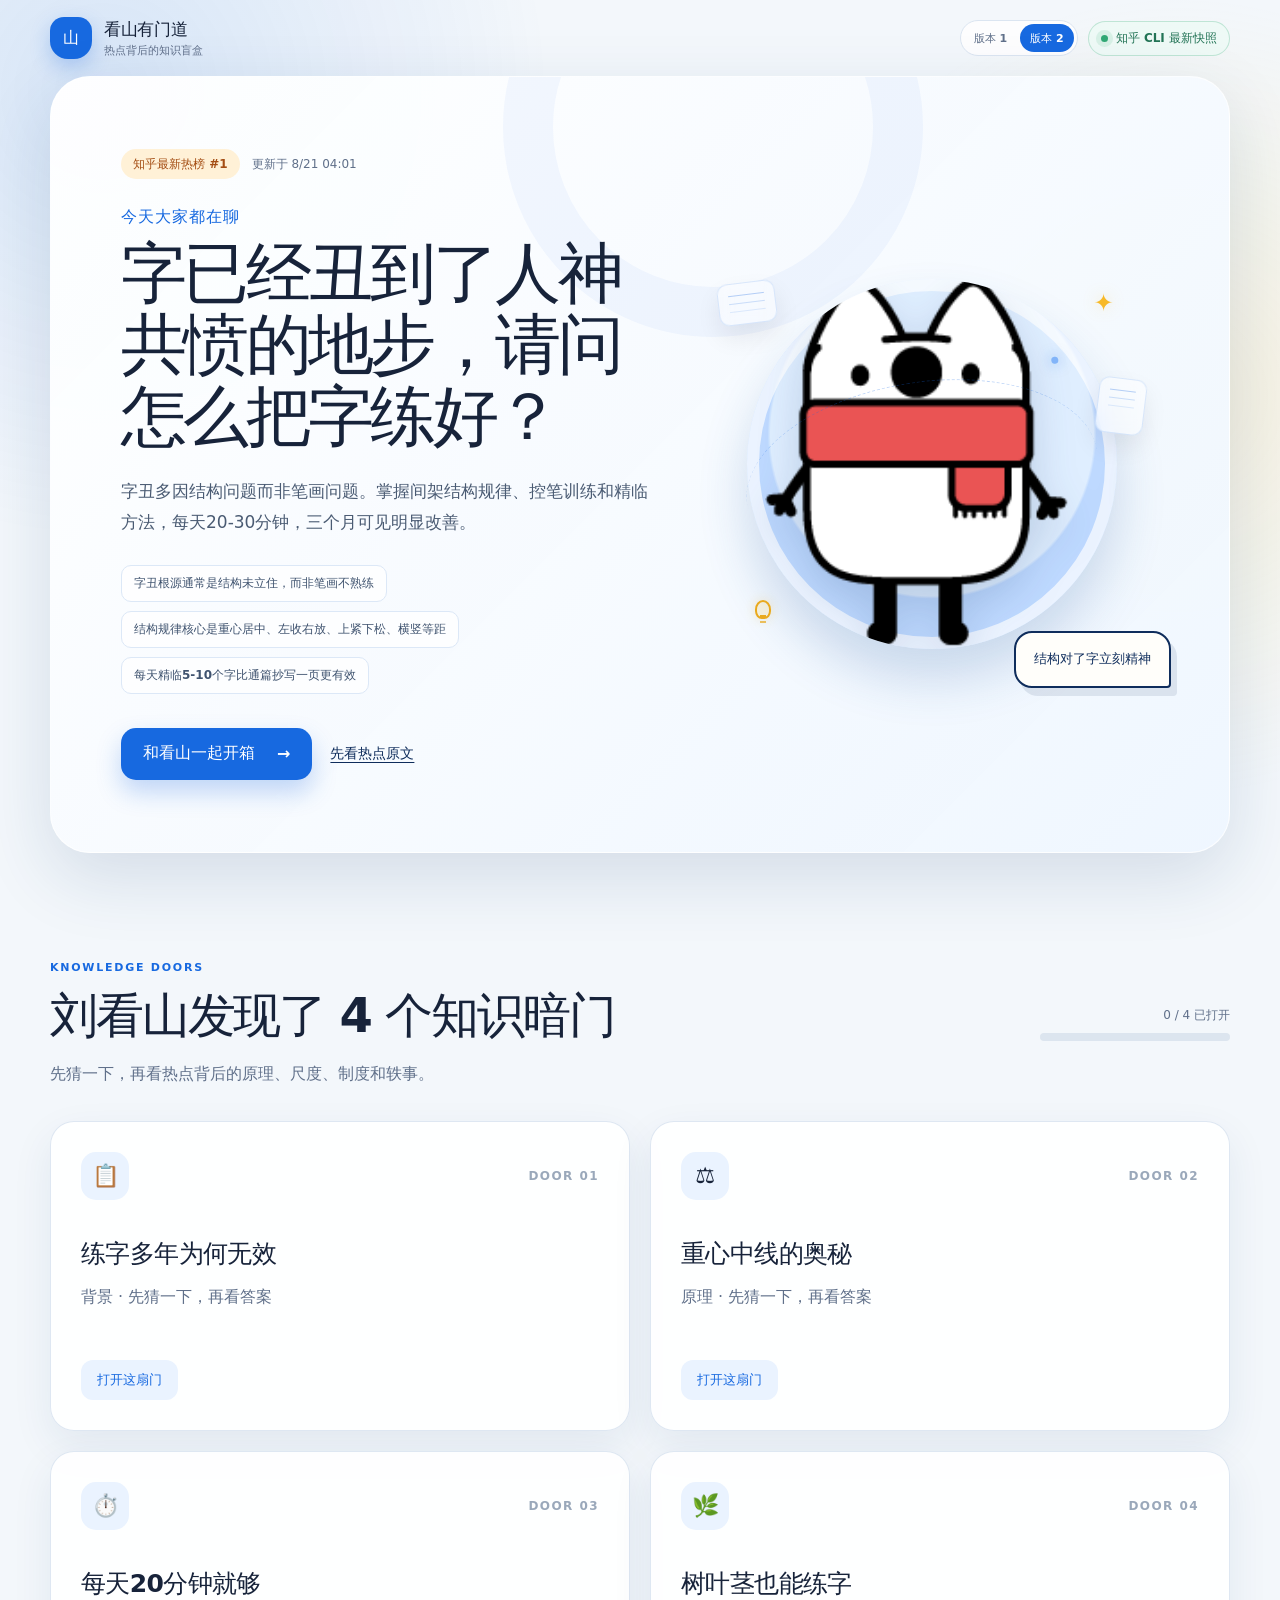
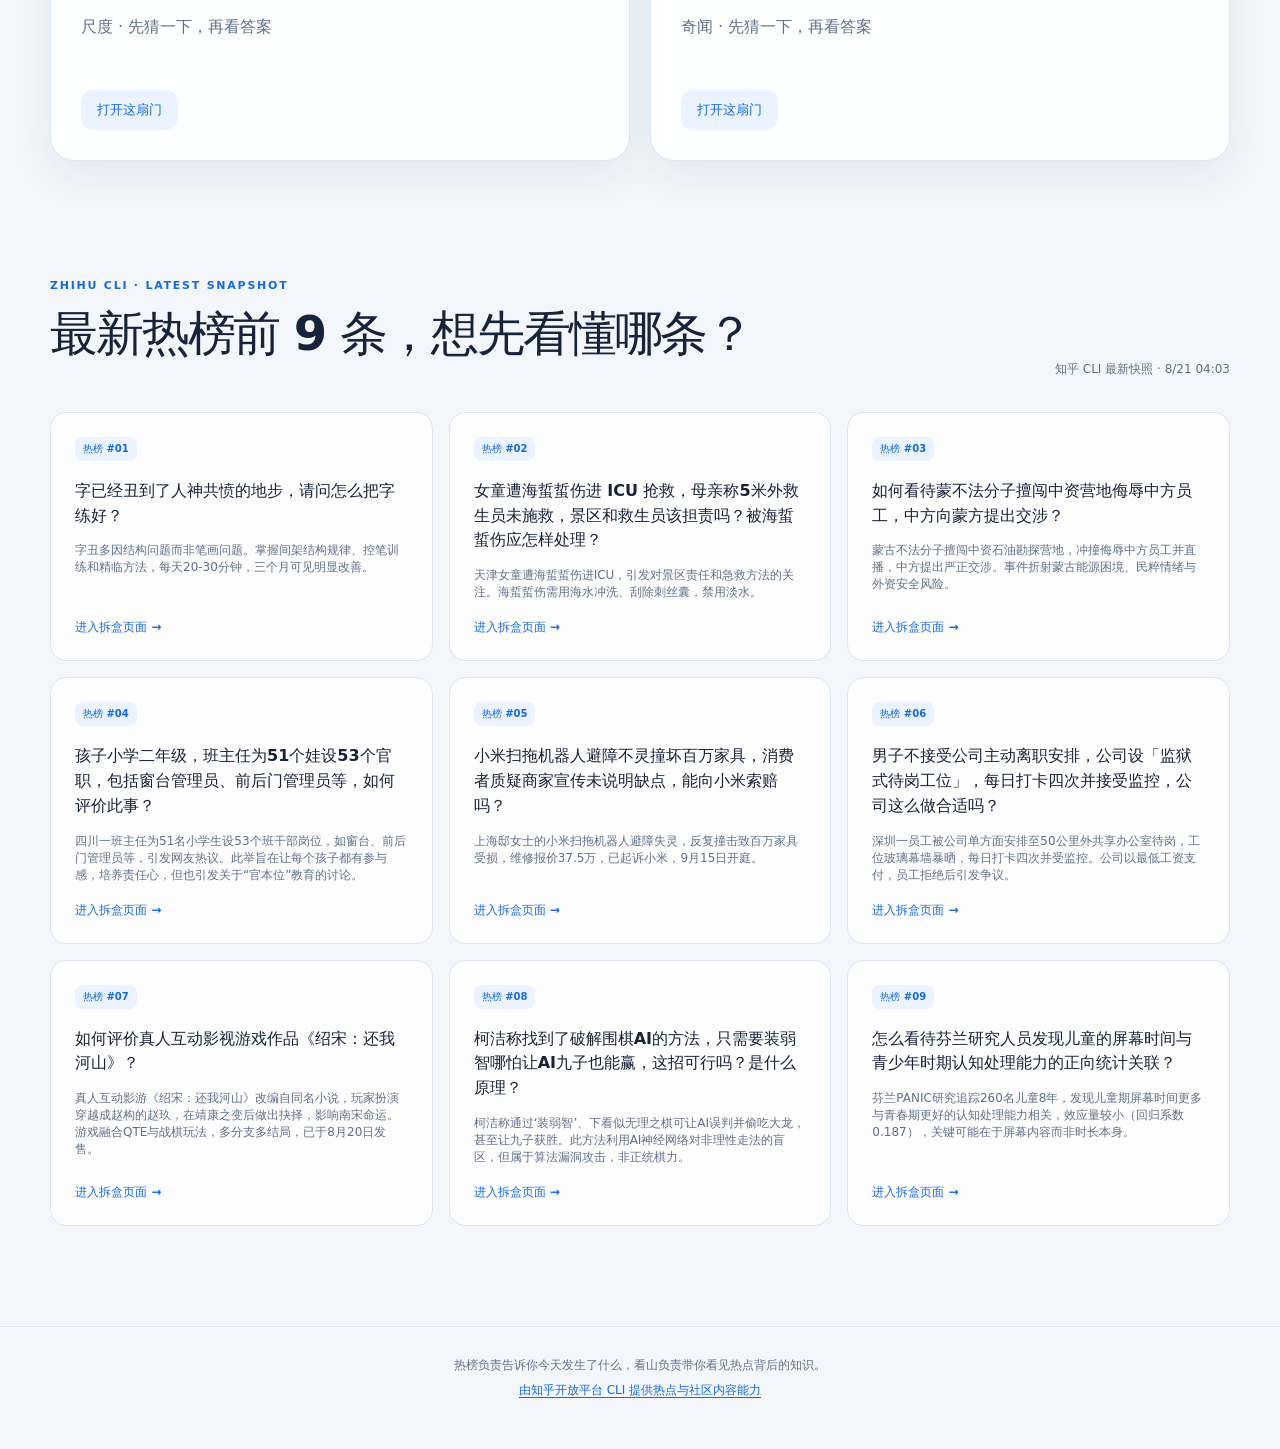
==== commit 63ed8fe6: "chore: refresh hourly Zhihu hot boxes" ====
--- a/v2/index.html
+++ b/v2/index.html
@@ -1587,7 +1587,7 @@
   return Number.isNaN(date.valueOf()) ? "时间待确认" : formatter.format(date);
 }
 
-const embeddedData = {"data/hot-pages.json":{"generatedAt":"2026-08-21T03:05:53.887Z","source":"Zhihu official CLI","items":[{"id":"hot-1-088227f7","updatedAt":"2026-08-21T03:03:07.498Z","mode":"zhihu-cli-answer","topic":{"rank":"知乎最新热榜 #1","shortTitle":"蒙古闯营事件解析","title":"如何看待蒙不法分子擅闯中资营地侮辱中方员工，中方向蒙方提出交涉？","summary":"蒙古不法分子闯入中资营地，侮辱员工并直播，中方交涉，蒙方道歉并承诺严惩。事件背后是蒙古燃油危机和民族主义情绪。","facts":["2026年8月14日，蒙古不法分子闯入中资丰森能源营地，破坏财物并直播。","8月18日，中国驻蒙古使馆临时代办曹利约见蒙方官员，提出严正交涉。","蒙古工矿部国务秘书道歉，称事件损害国家利益，承诺严惩肇事者。"],"sourceUrl":"https://www.zhihu.com/question/2073199570427953525","thumbnailUrl":"https://pic2.zhimg.com/v2-2ac735f2fc0be01be1028ac93d2f1e35.jpg","talkOpener":"你听说了蒙古网红闯中资营地的事吗？背后其实挺复杂的。","visualTokens":["蒙古","中资","营地"],"bubble":"蒙古闯营事件：中资企业如何应对？","boxes":[{"id":"door-1","label":"背景","icon":"🌍","clue":"蒙古燃油危机","question":"蒙古国燃油危机的主要原因是什么？","options":["A. 国内缺乏炼油能力","B. 国际油价过高","C. 中国限制出口"],"answer":0,"answerNote":"蒙古探明石油储量丰富，但缺乏炼油厂，成品油几乎全部依赖进口。","headline":"蒙古：坐在油桶上的能源乞丐","explanation":["蒙古国拥有3.33亿吨探明石油储量，但没有成熟炼油能力。","成品油进口依赖俄罗斯，2026年俄罗斯限制出口导致供应紧张。","蒙古政府紧急向中国求助，获得6000吨燃油援助。"],"misconception":"以为蒙古缺油，其实缺的是炼油技术和设施。","talkLine":"蒙古坐拥石油资源，却连成品油都得靠进口，这反差真大。","sources":[{"title":"知乎热榜原文","url":"https://www.zhihu.com/question/2073199570427953525"}]},{"id":"door-2","label":"原理","icon":"📜","clue":"国际法权益","question":"根据国际惯例，外国投资者在蒙古的合法权益如何保障？","options":["A. 由东道国法律保护","B. 由母国军队保护","C. 无任何保护"],"answer":0,"answerNote":"外国投资者的权益主要依据东道国法律和国际条约保护，东道国需维护其安全。","headline":"外资保护的法律框架","explanation":["东道国有责任保护外国投资及人员安全。","中国与蒙古有双边投资协定，保障双方权益。","事件后，中方通过外交渠道要求蒙方依法处理。"],"misconception":"认为外资安全靠武力，实际依赖法律和外交协商。","talkLine":"外资企业在海外主要靠当地法律保护，不是靠军舰。","sources":[{"title":"知乎热榜原文","url":"https://www.zhihu.com/question/2073199570427953525"}]},{"id":"door-3","label":"尺度","icon":"📊","clue":"中蒙贸易数据","question":"蒙古对中国的出口占其总出口的比重是多少？","options":["A. 约50%","B. 约70%","C. 约94%"],"answer":2,"answerNote":"蒙古94%的出口流向中国，矿产品占出口总额97%以上。","headline":"中蒙经济依赖度超乎想象","explanation":["蒙古经济高度依赖对华出口，尤其是矿产资源。","中资企业在蒙古投资超过二十年，贡献显著。","类似事件可能影响中资企业投资信心。"],"misconception":"以为蒙古可以选择其他市场，实际对华依赖极深。","talkLine":"蒙古近95%的出口都去中国，这依赖度可太深了。","sources":[{"title":"知乎热榜原文","url":"https://www.zhihu.com/question/2073199570427953525"}]},{"id":"door-4","label":"奇闻","icon":"🤯","clue":"网红带节奏","question":"蒙古网红为何组织冲入中资营地？","options":["A. 为了涨粉直播","B. 受政府指使","C. 为了环保公益"],"answer":0,"answerNote":"网红以煽动情绪吸引流量，直播打砸现场以博取关注。","headline":"闹剧背后的流量生意","explanation":["带头闯营者全程直播，制造冲突画面吸引关注。","蒙古网红通过煽动反华情绪获取流量和利益。","蒙古官方批评这些闹事者损害国家利益。"],"misconception":"以为他们真的关心环保，其实是为了私利。","talkLine":"网红直播闹事，居然是为了涨粉，这操作真离谱。","sources":[{"title":"知乎热榜原文","url":"https://www.zhihu.com/question/2073199570427953525"}]}]}},{"id":"hot-2-d9e04d1b","updatedAt":"2026-08-21T03:03:28.912Z","mode":"zhihu-cli-answer","topic":{"rank":"知乎最新热榜 #2","shortTitle":"丑字逆袭指南","title":"字已经丑到了人神共愤的地步，请问怎么把字练好？","summary":"字丑多因结构问题，而非笔画。掌握重心、疏密、主次等规律，每天精临10-20字，三个月可见明显改善。","facts":["结构是汉字颜值核心，七分结构三分笔法。","练字见效最快需每天固定时间，每次半小时。","日常应用是关键，练用结合才能固化成果。"],"sourceUrl":"https://www.zhihu.com/question/25058494","thumbnailUrl":"https://pic4.zhimg.com/v2-828872b0cfc196365d7b46bb2ef1fca7.jpg","talkOpener":"你也为丑字烦恼？其实方法对了，三个月就能见效。","visualTokens":["结构","重心","精临"],"bubble":"字丑？结构在作怪！","boxes":[{"id":"door-1","label":"背景","icon":"📜","clue":"字丑的根源","question":"字丑最核心的原因是什么？","options":["A. 笔画不熟练","B. 结构没立住","C. 练字时间不够"],"answer":1,"answerNote":"多数人字丑不是因为笔画，而是结构松散、重心不稳。","headline":"结构是汉字颜值密码","explanation":["练字多年字仍丑，往往是结构问题，不是笔画问题。","重心居中、疏密有致、主次分明是结构三大铁律。","结构对了，字立刻工整大气，笔画瑕疵也可忽略。"],"misconception":"以为练好笔画就能写好字，实际结构才是关键。","talkLine":"别死磕笔画了，把字的结构搭好，颜值立刻提升。","sources":[{"title":"知乎热榜原文","url":"https://www.zhihu.com/question/25058494"}]},{"id":"door-2","label":"原理","icon":"🔬","clue":"黄金结构规律","question":"左右结构的通用书写口诀是什么？","options":["A. 左大右小","B. 左收右放","C. 左右均分"],"answer":1,"answerNote":"左收右放、左窄右宽，是行楷左右结构核心。","headline":"左右结构：左收右放","explanation":["左边偏旁收缩紧凑，占三分之一宽度。","右侧主体舒展放开，形成层次和韵律。","左低右高，字形灵动不呆板。"],"misconception":"左右部件均分会写呆板，不是正确写法。","talkLine":"写左右结构字时，记住左收右放，立刻不一样。","sources":[{"title":"知乎热榜原文","url":"https://www.zhihu.com/question/25058494"}]},{"id":"door-3","label":"尺度","icon":"📏","clue":"每日练习量","question":"高效练字每天应精临多少个字？","options":["A. 10-20个","B. 50-100个","C. 越多越好"],"answer":0,"answerNote":"每天重点练10-20个高频字，吃透结构规律更有效。","headline":"精临胜于抄写","explanation":["一天写10-20个结构典型字，比通篇抄写有效十倍。","每个字反复写到满意再换下一个，建立肌肉记忆。","选字优先含典型结构：左右、上下、多横多竖。"],"misconception":"练字不是量越大越好，盲目多写效率低。","talkLine":"一天精临20个字，比抄一百个强多了。","sources":[{"title":"知乎热榜原文","url":"https://www.zhihu.com/question/25058494"}]},{"id":"door-4","label":"奇闻","icon":"🌀","clue":"冷门小技巧","question":"练字时建议如何利用田字格？","options":["A. 永远依赖田字格","B. 尽早脱离格子","C. 只在格子里写"],"answer":1,"answerNote":"田字格是辅助，应在空白纸上写并对照检验。","headline":"脱离格子，对照检验","explanation":["别依赖田字格太久，尝试在空白纸上写。","写完对照结构规律检查：重心、高低、等距。","这个自我纠错过程比描红有效十倍。"],"misconception":"认为田字格必须一直用，实际要逐步摆脱。","talkLine":"试着脱离田字格，在空白纸上写，反而进步更快哦。","sources":[{"title":"知乎热榜原文","url":"https://www.zhihu.com/question/25058494"}]}]}},{"id":"hot-3-bbdf559a","updatedAt":"2026-08-21T03:03:50.977Z","mode":"zhihu-cli-answer","topic":{"rank":"知乎最新热榜 #3","shortTitle":"人人都是班干部","title":"孩子小学二年级，班主任为51个娃设53个官职，包括窗台管理员、前后门管理员等，如何评价此事？","summary":"班主任为51个孩子设53个官职，从班长到窗台管理员，引发热议。这背后是教育公平的尝试，也折射出‘官本位’文化对孩子的影响。","facts":["四川宜宾一位二年级班主任为全班51个孩子设置了53个班干部岗位。","岗位包括窗台管理员、前后门管理员、饮水机长等创意职位。","老师称此举是为了让每个孩子都有参与感和责任感。"],"sourceUrl":"https://www.zhihu.com/question/552899415","thumbnailUrl":"https://pic3.zhimg.com/v2-006abf9e1dea51738c9b0af7b634263a.jpg","talkOpener":"听说现在小学班里人人都是干部，连窗台都有管理员，你怎么看？","visualTokens":["公平","责任感","官瘾"],"bubble":"老师为公平煞费苦心","boxes":[{"id":"door-1","label":"背景","icon":"🏫","clue":"教育公平的新尝试","question":"老师设置53个官职的主要目的可能是什么？","options":["A. 让孩子都过官瘾","B. 实现人人有事做","C. 减轻自己管理负担"],"answer":1,"answerNote":"老师是为了让每个孩子都有参与感，培养集体意识和责任感。","headline":"公平教育：人人有岗位","explanation":["传统班干部只有少数人担任，多数孩子被边缘化。","设置多个岗位让每个孩子都有事可做，增强归属感。","通过‘职务’赋予责任，培养孩子的主人翁意识。"],"misconception":"这不是在培养‘官迷’，而是通过角色扮演让每个孩子被看见。","talkLine":"原来老师是想让每个孩子都有存在感，这招真妙。","sources":[{"title":"知乎热榜原文","url":"https://www.zhihu.com/question/552899415"}]},{"id":"door-2","label":"原理","icon":"🧠","clue":"责任心如何培养","question":"让孩子担任‘窗台管理员’这类小职务，主要能培养什么？","options":["A. 权力意识","B. 责任心和成就感","C. 竞争意识"],"answer":1,"answerNote":"担任小职务让孩子学会负责，完成任务获得成就感，从而培养责任感。","headline":"小职务，大责任","explanation":["孩子会认真对待自己的‘工作’，如每天关窗、浇花。","完成职责获得认可，提升自信心和自我价值感。","通过服务集体，学会担当和合作。"],"misconception":"孩子当‘官’不一定是为了权力，更多是参与和认可。","talkLine":"孩子当个‘窗台长’都能那么认真，看来责任心真是从小培养的。","sources":[{"title":"知乎热榜原文","url":"https://www.zhihu.com/question/552899415"}]},{"id":"door-3","label":"尺度","icon":"📊","clue":"53个岗位意味着","question":"53个岗位对应51个孩子，这反映了教师的什么意图？","options":["A. 编造岗位凑数","B. 确保人人有职，不是竞争淘汰","C. 设置冗余岗位"],"answer":1,"answerNote":"岗位数多于学生数，说明老师刻意避免竞争，让每个孩子都能找到适合自己的位置。","headline":"岗位比人还多：一个都不少","explanation":["53个岗位覆盖所有孩子，没有落选者。","多出的2个岗位可能是为了让孩子有选择余地。","这种做法打破了‘只有少数人当干部’的传统。"],"misconception":"岗位多并不代表‘官位泛滥’，而是教育者用心良苦。","talkLine":"原来岗位数多于学生数是避免落选，这老师真细心。","sources":[{"title":"知乎热榜原文","url":"https://www.zhihu.com/question/552899415"}]},{"id":"door-4","label":"奇闻","icon":"🌍","clue":"其他国家也这么干","question":"美国小学也有类似做法，比如‘书包班长’主要负责什么？","options":["A. 背书包","B. 检查书包摆放整齐","C. 购买书包"],"answer":1,"answerNote":"美国小学的‘书包班长’监督同学把书包放整齐，并有奖励积分。","headline":"地球另一边：书包也有‘长’","explanation":["美国小学设置‘书包班长’，负责管理书包摆放。","这种岗位和对错奖惩结合，培养规则意识。","中外教育都注重通过小职务培养孩子的集体责任感。"],"misconception":"‘芝麻官’并非中国特色，国外也有类似做法。","talkLine":"没想到美国也有‘书包班长’，这招还挺全球化的。","sources":[{"title":"知乎热榜原文","url":"https://www.zhihu.com/question/552899415"}]}]}},{"id":"hot-4-2aff3027","updatedAt":"2026-08-21T03:04:04.171Z","mode":"zhihu-cli-answer","topic":{"rank":"知乎最新热榜 #4","shortTitle":"监狱式待岗合法吗","title":"男子不接受公司主动离职安排，公司设「监狱式待岗工位」，每日打卡四次并接受监控，公司这么做合适吗？","summary":"公司因项目收缩安排员工待岗，提供狭小玻璃工位并要求每日打卡四次、接受监控。此举是否合法？待岗工资如何计算？员工如何维权？本文为你解答。","facts":["公司两次提出给2万元劝退，员工不接受后被安排待岗。","待岗工位为玻璃幕墙共享办公室，暴晒后温度较高。","公司按深圳最低工资标准支付待岗薪酬。"],"sourceUrl":"https://www.zhihu.com/question/2073722027542893779","thumbnailUrl":"https://pic2.zhimg.com/v2-cc54379919814a0df73623f5a8529741.jpg","talkOpener":"你遇到过公司用奇葩方式逼人离职吗？","visualTokens":["待岗","监控","逼退"],"bubble":"待岗不是软禁，法律有边界","boxes":[{"id":"door-1","label":"背景","icon":"📋","clue":"待岗的合法条件","question":"公司安排员工待岗，必须满足哪个条件？","options":["A. 公司与员工协商一致","B. 公司单方面决定即可","C. 员工同意降薪"],"answer":0,"answerNote":"根据《劳动合同法》，变更劳动合同需协商一致，待岗属于变更，必须员工同意。","headline":"待岗不是公司想安排就能安排","explanation":["待岗属于劳动合同变更，依法需双方协商一致并书面确认。","若公司单方面强制待岗，可能构成违法变更。","员工可拒绝并主张按原合同履行。"],"misconception":"很多人以为公司可以任意安排待岗，实际上法律要求协商一致。","talkLine":"公司想让你待岗？先问问自己同不同意。","sources":[{"title":"知乎热榜原文","url":"https://www.zhihu.com/question/2073722027542893779"}]},{"id":"door-2","label":"原理","icon":"⚖️","clue":"待岗工资怎么算","question":"待岗第一个月，公司应该发多少工资？","options":["A. 最低工资标准","B. 劳动合同约定的全额工资","C. 最低工资的80%"],"answer":1,"answerNote":"根据《工资支付暂行规定》，非因劳动者原因停工停产，第一个工资支付周期内应按合同标准支付全额工资。","headline":"待岗第一个月工资不能少","explanation":["第一个月必须按原工资标准支付，一分不能少。","超过一个月后，若员工未提供劳动，按当地规定支付生活费，通常为最低工资的70%-80%。","公司直接按最低工资发放，可能违法。"],"misconception":"有人认为待岗就可以只发最低工资，但第一个月必须全额。","talkLine":"待岗不是公司降薪的借口，第一个月工资法律有保障。","sources":[{"title":"知乎热榜原文","url":"https://www.zhihu.com/question/2073722027542893779"}]},{"id":"door-3","label":"尺度","icon":"📏","clue":"最低工资与生活费的差距","question":"深圳待岗超过一个月，生活费通常是最低工资的多少？","options":["A. 50%","B. 60%","C. 80%"],"answer":2,"answerNote":"多地规定生活费不低于最低工资的80%，深圳也执行此标准。","headline":"待岗生活费有底线","explanation":["不同地区比例不同，北京70%，上海、广东等地80%。","公司支付的生活费不能低于当地标准，否则违法。","若待岗期间提供了劳动，工资不能低于最低工资。"],"misconception":"很多人以为待岗生活费可以任意低，但法律有最低底线。","talkLine":"待岗生活费不是公司随意定的，有法定底线。","sources":[{"title":"知乎热榜原文","url":"https://www.zhihu.com/question/2073722027542893779"}]},{"id":"door-4","label":"奇闻","icon":"🕵️","clue":"奇葩待岗方式盘点","question":"以下哪种情况属于违法待岗？","options":["A. 公司因经营困难全员待岗","B. 公司针对个别员工强制待岗","C. 员工同意并签书面协议待岗"],"answer":1,"answerNote":"针对个别员工的待岗具有针对性，可能被认定为变相逼迫离职，属于违法。","headline":"奇葩待岗可能是变相逼退","explanation":["合法待岗需基于真实的停工停产，且对全体员工或部门普遍适用。","单独针对某员工待岗，可能被认定为违法。","员工可要求恢复岗位或解除合同并索赔。"],"misconception":"公司以为用奇葩方式待岗就能逼退员工，但法律会保护劳动者。","talkLine":"如果公司只让你一个人待岗，那很可能是违法的。","sources":[{"title":"知乎热榜原文","url":"https://www.zhihu.com/question/2073722027542893779"}]}]}},{"id":"hot-5-2c5580c9","updatedAt":"2026-08-21T03:04:16.504Z","mode":"zhihu-cli-answer","topic":{"rank":"知乎最新热榜 #5","shortTitle":"海蜇蜇伤急救指南","title":"女童遭海蜇蜇伤进 ICU 抢救，母亲称5米外救生员未施救，景区和救生员该担责吗？被海蜇蜇伤应怎样处理？","summary":"女童遭海蜇蜇伤进ICU，引发关于景区责任与急救处理的讨论。正确急救：海水冲洗、刮除刺丝囊、碱性溶液湿敷、及时就医。","facts":["海蜇蜇伤高发期为7-9月，毒性反应因人而异","淡水冲洗会刺激刺丝囊释放更多毒液，加重伤情","死亡或断裂的海蜇触手仍具伤人能力"],"sourceUrl":"https://www.zhihu.com/question/2073853872498374552","thumbnailUrl":"https://pic2.zhimg.com/v2-5e140e0387532f54984f2c868f445bd9.jpg","talkOpener":"最近天津有个女童被海蜇蜇伤进了ICU，你知道被海蜇蜇了第一时间该怎么做吗？","visualTokens":["海蜇","急救","责任"],"bubble":"海蜇蜇伤急救与责任","boxes":[{"id":"door-1","label":"背景","icon":"🏖️","clue":"事件背景与责任","question":"根据民法典，景区对游客负有什么义务？","options":["安全保障义务","无限连带责任","无任何义务"],"answer":0,"answerNote":"景区作为公共场所经营者，对游客负有法定安全保障义务，未尽到则需承担侵权责任。","headline":"景区的安全保障义务","explanation":["安全保障义务覆盖风险警示、设施安全、人员配备、应急救助等层面","救生员作为景区工作人员，其不作为的法律后果由景区承担","景区未警示海蜇风险且救生员未施救，构成义务违反"],"misconception":"很多人以为救生员个人需直接担责，但法律上职务行为的责任由景区承担。","talkLine":"景区收了门票，就有责任保障游客安全，救生员见死不救景区得负责。","sources":[{"title":"知乎热榜原文","url":"https://www.zhihu.com/question/2073853872498374552"}]},{"id":"door-2","label":"原理","icon":"🧪","clue":"蜇伤机制与急救","question":"被海蜇蜇伤后，以下哪种做法是正确的？","options":["用淡水冲洗伤口","用海水冲洗并刮除刺丝囊","用手直接抓挠伤口"],"answer":1,"answerNote":"淡水会刺激刺丝囊释放更多毒液，正确做法是用海水冲洗，再用硬卡片等顺着一个方向刮除残留刺丝囊。","headline":"海蜇蜇伤急救核心","explanation":["海蜇触手刺丝囊含毒素，接触皮肤后注入毒液引发炎症和过敏反应","急救原则：脱离海水、海水冲洗、刮除刺丝囊、碱性溶液湿敷、就医","禁用淡水、酒精、尿液等，这些会加剧毒素释放"],"misconception":"很多人认为用淡水冲洗能清洁伤口，实际上会激活刺丝囊，让伤情更严重。","talkLine":"记住啊，被海蜇蜇了千万别用淡水冲，用海水冲完赶紧去医院。","sources":[{"title":"知乎热榜原文","url":"https://www.zhihu.com/question/2073853872498374552"}]},{"id":"door-3","label":"尺度","icon":"📊","clue":"蜇伤数据与风险","question":"海蜇蜇伤高发季节是每年的哪几个月？","options":["5-6月","7-9月","10-12月"],"answer":1,"answerNote":"7-9月是海蜇活跃高峰期，沿海地区85%以上的蜇伤病例集中在此期间。","headline":"海蜇蜇伤高发季节","explanation":["海蜇在夏季繁殖活跃，7-9月是蜇伤高发期","雨后、大潮过后、清晨和夜间海蜇更易靠近岸边","沿海地区年均接诊海蜇蜇伤超2000例"],"misconception":"有人以为只有深水区才有海蜇，实际上浅滩、岸边也可能有海蜇碎片。","talkLine":"七八月份去海边玩，看到透明的东西千万别碰，那是海蜇！","sources":[{"title":"知乎热榜原文","url":"https://www.zhihu.com/question/2073853872498374552"}]},{"id":"door-4","label":"奇闻","icon":"🐙","clue":"海蜇的隐藏危险","question":"以下关于海蜇的说法，哪个是正确的？","options":["死海蜇不会蜇人","海蜇碎片也能伤人","只有大个海蜇才有毒"],"answer":1,"answerNote":"即使死亡的海蜇，只要触手湿润，刺丝囊仍有活性，断裂的触须碎片也能蜇伤人。","headline":"死亡海蜇也能伤人","explanation":["海蜇触手上的刺丝囊脱离母体后仍可释放毒液","岸边搁浅的海蜇、沙滩上的碎片都可能伤人","不要触碰任何海蜇残体，无论死活"],"misconception":"很多人以为海蜇死了就没危险，其实刺丝囊在湿润状态下依然致命。","talkLine":"海边看到冲上来的海蜇千万别捡，死了也能蜇人，这可不是开玩笑。","sources":[{"title":"知乎热榜原文","url":"https://www.zhihu.com/question/2073853872498374552"}]}]}},{"id":"hot-6-fdf609f1","updatedAt":"2026-08-21T03:04:27.799Z","mode":"zhihu-cli-answer","topic":{"rank":"知乎最新热榜 #6","shortTitle":"扫拖机器人撞坏百万家具","title":"小米扫拖机器人避障不灵撞坏百万家具，消费者质疑商家宣传未说明缺点，能向小米索赔吗？","summary":"上海邸女士的扫拖机器人避障失灵，反复撞击家具致损，维修报价37.5万。她质疑商家未说明缺点，案件已立案，9月开庭。","facts":["涉事机器人是小米扫拖机器人，存在避障故障，反复撞击家具。","家具维修报价高达37.5万元，邸女士起诉商家，案件9月15日开庭。","邸女士质疑商家宣传未说明避障缺点，索赔诉求待法院判决。"],"sourceUrl":"https://www.zhihu.com/question/2073796382792443105","thumbnailUrl":"https://pic2.zhimg.com/v2-914749963460a2bdb6e603d4d4812271.jpg","talkOpener":"刚看到新闻，小米扫拖机器人把人家百万家具撞坏了，维修费要37万，你说这责任怎么算？","visualTokens":["避障","索赔","侵权"],"bubble":"机器人撞坏家具能索赔吗？","boxes":[{"id":"door-1","label":"背景","icon":"🏠","clue":"机器人家具损毁始末","question":"邸女士的家具被损坏的根本原因是什么？","options":["A. 机器人故意撞击家具","B. 机器人避障功能存在缺陷","C. 家具本身摆放不稳"],"answer":1,"answerNote":"根据报道，机器人因避障故障而反复撞击家具，属于产品性能问题，而非故意或外部因素。","headline":"事件核心：避障缺陷致损","explanation":["机器人宣称具备避障功能，但实际未能有效识别家具。","反复撞击和贴边清洁剐蹭是损坏的直接原因。","涉案金额高，消费者选择法律途径维权。"],"misconception":"有人认为机器人刮蹭是正常磨损，但若宣传中强调避障，则可能构成虚假宣传。","talkLine":"你看，这机器人要是避障真没问题，哪会撞成这样？","sources":[{"title":"知乎热榜原文","url":"https://www.zhihu.com/question/2073796382792443105"}]},{"id":"door-2","label":"原理","icon":"🤖","clue":"避障技术为何失灵","question":"扫拖机器人避障通常依赖哪种技术？","options":["A. 激光雷达","B. 红外传感器","C. 以上都有"],"answer":2,"answerNote":"主流机器人采用激光雷达、红外、超声波等多种传感器融合避障，但每种都有局限，如玻璃或黑色家具可能反射异常。","headline":"避障技术的局限性","explanation":["激光雷达通过测距建图，但透明、镜面或深色表面可能干扰。","红外传感器易受环境光影响。","复杂家具形状（如细腿、不规则边缘）难以完全识别。"],"misconception":"很多人以为避障是绝对可靠，实际上受限于传感器和环境，存在漏检概率。","talkLine":"原来机器人避障也不是万能的，看来高科技也有盲区。","sources":[{"title":"知乎热榜原文","url":"https://www.zhihu.com/question/2073796382792443105"}]},{"id":"door-3","label":"尺度","icon":"💰","clue":"37.5万维修费多高","question":"37.5万元维修费约相当于多少台小米扫拖机器人（按均价2000元计）？","options":["A. 约50台","B. 约187台","C. 约370台"],"answer":1,"answerNote":"37.5万元除以2000元/台，约等于187.5台，因此约187台。如此高的费用远超机器人本身价值。","headline":"维修费与产品价格对比","explanation":["维修报价是家具修复成本，包括人工和材料。","一台机器人售价远低于维修费，引发责任认定讨论。","此案让消费者关注智能家居安全风险。"],"misconception":"有人觉得维修费虚高，但高端家具定制修复确实昂贵。","talkLine":"一台两千块的机器人，撞出37万的维修单，这比例太夸张。","sources":[{"title":"知乎热榜原文","url":"https://www.zhihu.com/question/2073796382792443105"}]},{"id":"door-4","label":"奇闻","icon":"⚖️","clue":"索赔能成功吗","question":"消费者若想索赔，最可能依据哪部法律？","options":["A. 消费者权益保护法","B. 反垄断法","C. 环境保护法"],"answer":0,"answerNote":"消保法规定经营者需提供真实信息，如果产品存在缺陷或宣传不实，消费者有权索赔，本案正以此为核心。","headline":"法律途径索赔依据","explanation":["民法典产品责任条款也适用产品缺陷导致损害。","商家可能承担侵权或违约责任。","宣传未提及避障局限可能构成误导。"],"misconception":"有人认为索赔需证明商家故意，实际只需证明缺陷和损害关联。","talkLine":"要是商家没提前说缺点，起诉还真有赢面。","sources":[{"title":"知乎热榜原文","url":"https://www.zhihu.com/question/2073796382792443105"}]}]}},{"id":"hot-7-1a5bb9c5","updatedAt":"2026-08-21T03:05:53.884Z","mode":"zhihu-cli-answer","topic":{"rank":"知乎最新热榜 #7","shortTitle":"绍宋还我河山","title":"如何评价真人互动影视游戏作品《绍宋：还我河山》？","summary":"真人互动影视游戏《绍宋：还我河山》上线，改编自同名小说，玩家扮演穿越成宋高宗赵构，在靖康之变后与岳飞等名将并肩抗金，结局由选择决定。","facts":["游戏改编自小说《绍宋》，于2026年8月20日全球上线。","玩家扮演赵玖（赵构），通过QTE和战棋玩法影响剧情走向。","游戏包含多分支、多结局，主线时长超过10小时。"],"sourceUrl":"https://www.zhihu.com/question/2073785918654083243","thumbnailUrl":"https://pic2.zhimg.com/v2-a5c8ba64b14e37284cdfcd08749d1c35.png","talkOpener":"最近那个互动影游《绍宋》你玩了吗？如果你穿越成赵构，会怎么做？","visualTokens":["赵构","岳飞","战棋"],"bubble":"宋可亡，天下不可亡","boxes":[{"id":"door-1","label":"背景","icon":"📜","clue":"原著小说的江湖地位","question":"《绍宋》原著小说在起点中文网历史题材中处于什么地位？","options":["A. 畅销榜和收藏榜双榜第一","B. 月票榜前十","C. 分类榜中游"],"answer":0,"answerNote":"原著稳居起点历史题材畅销榜、收藏榜双榜Top1，是首部破十万均订的历史小说。","headline":"《绍宋》IP有多强","explanation":["原著是起点首本突破十万均订的历史类小说。","同名漫画在腾讯动漫评分9.8分。","抖音相关话题播放量超过21亿。"],"misconception":"有人以为《绍宋》只是小众网文，实际它是现象级历史IP。","talkLine":"你知道吗？《绍宋》原著是起点历史类首个破十万均订的小说，粉丝基础超强。","sources":[{"title":"知乎热榜原文","url":"https://www.zhihu.com/question/2073785918654083243"}]},{"id":"door-2","label":"原理","icon":"🎮","clue":"互动叙事如何实现","question":"《绍宋：还我河山》的核心玩法机制是什么？","options":["A. 纯文字冒险","B. QTE互动与战棋博弈","C. 开放世界探索"],"answer":1,"answerNote":"游戏融合了QTE快速反应事件与战棋玩法，结合多分支多结局，玩家的选择直接影响剧情。","headline":"真人互动游戏怎么玩","explanation":["QTE要求玩家在关键时刻快速做出反应操作。","战棋玩法让玩家指挥岳飞、韩世忠等名将排兵布阵。","多分支设计确保每次选择都带来不同剧情走向。"],"misconception":"这不是看片游戏，QTE和战棋都要求玩家主动操作和决策。","talkLine":"这游戏可不只是看剧情，真要在棋盘上指挥岳飞打仗的。","sources":[{"title":"知乎热榜原文","url":"https://www.zhihu.com/question/2073785918654083243"}]},{"id":"door-3","label":"尺度","icon":"⏱️","clue":"游戏体量有多少","question":"《绍宋：还我河山》的主线剧情时长大约是多少？","options":["A. 不足5小时","B. 超过10小时","C. 超过30小时"],"answer":1,"answerNote":"游戏主线剧情时长超过10小时，全部为真人实拍画面。","headline":"10小时实拍剧情","explanation":["超10小时真人实拍画面是游戏的核心资产。","完整通关所有分支和结局所需时间远不止10小时。","游戏定价59元，首发两周8折（47.2元）。"],"misconception":"有人以为互动影游只是短视频合集，实际主线时长超过10小时，堪比迷你剧。","talkLine":"光主线就10多小时，所有结局都看完估计得几十小时。","sources":[{"title":"知乎热榜原文","url":"https://www.zhihu.com/question/2073785918654083243"}]},{"id":"door-4","label":"奇闻","icon":"⭐","clue":"发售时的意外彩蛋","question":"《绍宋：还我河山》发售时哪位知名人物送上了惊喜彩蛋？","options":["A. 周星驰","B. 成龙","C. 刘德华"],"answer":0,"answerNote":"周星驰先生惊喜现身，并同步释出联动简笔画海报为游戏上线助威。","headline":"周星驰彩蛋助阵","explanation":["周星驰的彩蛋带来了跨圈层的关注度。","他亲自绘制了联动简笔画海报。","这一联动成为发售当天的重要话题点。"],"misconception":"有人以为周星驰只是被提及，实际他是亲自参与了联动物料制作。","talkLine":"你知道周星驰还给这游戏画了张简笔画海报吗？","sources":[{"title":"知乎热榜原文","url":"https://www.zhihu.com/question/2073785918654083243"}]}]}},{"id":"hot-8-717527f4","updatedAt":"2026-08-21T03:05:10.825Z","mode":"zhihu-cli-answer","topic":{"rank":"知乎最新热榜 #8","shortTitle":"椒房之宠的由来","title":"花椒的味道那么奇怪，为什么古代最高级别的宠爱会叫“椒房之宠”呢？","summary":"椒房之宠源于汉代皇后寝宫以花椒和泥涂壁，取温暖、芬芳、多子之意，后成为帝王宠爱后妃的代称，承载着古人对子嗣兴旺与生活福祉的美好寄托。","facts":["椒房殿以花椒果实捣碎混入白灰涂抹墙壁，始于西汉未央宫。","花椒性温，涂壁可保暖防潮，其香气能辟邪防虫蛀。","花椒果实繁盛，象征多子多福，'椒'与'娇'谐音寓意得宠。"],"sourceUrl":"https://www.zhihu.com/question/2045496595798553915","thumbnailUrl":"https://pic2.zhimg.com/v2-31e303bde7d0755d9f1d9df69bf9ea29.jpg","talkOpener":"你知道吗，古代帝王宠妃的最高待遇，竟是往墙上抹花椒？","visualTokens":["椒房","多子","暖宫"],"bubble":"花椒涂墙，何以成恩宠？","boxes":[{"id":"door-1","label":"背景","icon":"🏛️","clue":"椒房殿因何得名","question":"椒房殿的名字主要源于什么？","options":["因殿内悬挂花椒灯笼","因以花椒和泥涂壁","因种植花椒树"],"answer":1,"answerNote":"椒房殿以花椒果实捣碎混入白灰涂墙，取其温暖芬芳与多子寓意，故得名。","headline":"椒房殿的由来与功能","explanation":["汉代皇后居所椒房殿，墙以椒泥涂抹，呈红粉色调。","花椒性温，能保暖驱寒，香气可防虫辟邪。","花椒果实繁密，象征子嗣昌盛，寄托皇室祈愿。"],"misconception":"有人误以为椒房是堆放花椒的仓库，实为以椒泥涂壁的宫殿。","talkLine":"椒房殿的墙里真有花椒，冬天暖香还寓意多子。","sources":[{"title":"知乎热榜原文","url":"https://www.zhihu.com/question/2045496595798553915"}]},{"id":"door-2","label":"原理","icon":"🌶️","clue":"花椒为何被视为祥瑞","question":"古人认为花椒象征多子，主要因其什么特性？","options":["果实成串繁多","气味辛辣","树形高大"],"answer":0,"answerNote":"花椒果实一簇簇生长，粒多籽密，古人借以祈愿子孙绵延。","headline":"花椒的多子象征从何而来","explanation":["《诗经》有'椒聊之实，蕃衍盈升'，以椒实繁多喻人丁兴旺。","花椒繁殖能力强，被视为生命力的象征。","皇家盼嫡嗣，皇后居椒房即祈福早生贵子。"],"misconception":"不是因花椒味道受欢迎，而是取其果实繁茂的寓意。","talkLine":"古人看花椒，先想到多子多福，而非麻味。","sources":[{"title":"知乎热榜原文","url":"https://www.zhihu.com/question/2045496595798553915"}]},{"id":"door-3","label":"尺度","icon":"📏","clue":"椒房建筑工艺的讲究","question":"椒房墙壁的建造工艺大致是怎样的？","options":["只用花椒果实铺满墙面","花椒碎混白灰成膏涂壁","以花椒水刷墙"],"answer":1,"answerNote":"将花椒果实捣碎，与白灰混合成膏状物，再涂抹于墙壁，既保暖又散发香气。","headline":"椒房施工：花椒与白灰的混合","explanation":["椒泥呈红色或浅紫色，视觉上温暖雅致。","白灰固着，花椒提供香气与保温功能。","该工艺为皇家专属，造价不菲。"],"misconception":"并非简单泼洒花椒水，而是有技术含量的涂墙工艺。","talkLine":"椒房是古代的高端装修，花椒拌白灰抹墙。","sources":[{"title":"知乎热榜原文","url":"https://www.zhihu.com/question/2045496595798553915"}]},{"id":"door-4","label":"奇闻","icon":"👑","clue":"'椒房之宠'的现代演绎","question":"现代影视剧中哪部作品体现了椒房之宠的情节？","options":["《甄嬛传》","《还珠格格》","《如懿传》"],"answer":0,"answerNote":"《甄嬛传》中皇帝特赐甄嬛椒房之宠，被视为后宫极高荣宠，与本题热点相关。","headline":"椒房之宠在影视中的重现","explanation":["《甄嬛传》中椒房之宠作为恩宠象征出现。","《红楼梦》也以'贵受椒房之宠'形容元春。","该词至今仍是宫斗剧经典桥段。"],"misconception":"椒房之宠并非每个朝代都有，唐代后更多作为文学典故使用。","talkLine":"看剧时听到椒房之宠，就是最高级恩宠的代名词。","sources":[{"title":"知乎热榜原文","url":"https://www.zhihu.com/question/2045496595798553915"}]}]}},{"id":"hot-9-684c666d","updatedAt":"2026-08-21T03:05:25.143Z","mode":"zhihu-cli-answer","topic":{"rank":"知乎最新热榜 #9","shortTitle":"屏幕时间与认知之谜","title":"怎么看待芬兰研究人员发现儿童的屏幕时间与青少年时期认知处理能力的正向统计关联？","summary":"芬兰PANIC研究追踪260名儿童8年发现，儿童期屏幕时间较多与青春期更好的认知处理能力相关，但为观察性研究，不能证明因果关系。关键在于屏幕使用内容而非时长，主动思考型数字活动可能有益。","facts":["芬兰PANIC研究分析了260名儿童从6-9岁至青少年期（平均15.8岁）的8年追踪数据","研究使用CogState测试评估认知功能，并同时用问卷和可穿戴设备测量体力活动与久坐时间","研究为观察性设计，只能显示相关性，不能证明屏幕时间直接导致认知能力提升"],"sourceUrl":"https://www.zhihu.com/question/2072964563851658129","thumbnailUrl":"https://pic1.zhimg.com/v2-bf94b3086ee295327f26c1a9b467a640.jpg","talkOpener":"你知道吗，最近芬兰一项跟踪8年的研究发现，小时候屏幕时间多的孩子，青春期认知处理能力反而更好，是不是很反直觉？","visualTokens":["屏幕","认知","8年"],"bubble":"别急着把平板还给孩子！","boxes":[{"id":"door-1","label":"背景","icon":"🏫","clue":"芬兰PANIC项目为何独特？","question":"为什么芬兰这项研究比普通调研更能揭示长期趋势？","options":["A. 因为追踪了同一批孩子长达8年","B. 因为样本量达到上万人","C. 因为只用问卷收集所有数据"],"answer":0,"answerNote":"该研究基于PANIC项目，从孩子6-9岁起追踪至青少年期，长达8年的纵向设计是核心优势。","headline":"长期追踪：从童年看到青春期的窗口","explanation":["纵向追踪设计能观察个体随时间的动态变化，比横断面研究更能揭示发展轨迹","PANIC项目综合使用设备测量和问卷自报，数据多元交叉验证","覆盖260名芬兰儿童，8年随访保留了足够的样本规模"],"misconception":"误以为纵向研究就能证明因果关系，实际仍需排除多种混杂因素","talkLine":"原来研究孩子发育，得从6岁盯到16岁才敢下结论啊！","sources":[{"title":"知乎热榜原文","url":"https://www.zhihu.com/question/2072964563851658129"}]},{"id":"door-2","label":"原理","icon":"🧠","clue":"屏幕时间为什么可能有益？","question":"研究者推测屏幕时间与认知能力正相关的关键机制是什么？","options":["A. 屏幕蓝光刺激大脑发育","B. 屏幕上的主动思考活动促进认知发展","C. 久坐本身提升思维能力"],"answer":1,"answerNote":"研究者认为关键在于屏幕内容，主动思考、解决问题、创造性活动能支持认知发展。","headline":"关键在“用屏幕做什么”而非“看多久”","explanation":["学习编程、创作数字内容、策略游戏等主动型活动可能锻炼工作记忆和反应速度","被动刷短视频、看视频属于被动接收，认知参与度低","研究者强调应引导孩子主动使用屏幕，而非一味禁止或放任"],"misconception":"以为所有屏幕时间等价，忽略屏幕活动的类型差异","talkLine":"同样两小时，写代码和刷短视频对大脑可不是一回事。","sources":[{"title":"知乎热榜原文","url":"https://www.zhihu.com/question/2072964563851658129"}]},{"id":"door-3","label":"尺度","icon":"📊","clue":"0.187的效应量有多大？","question":"屏幕上瘾研究中屏幕时间与认知的关联强度如何？","options":["A. 0.187的回归系数，属于小效应","B. 效应极强，能预测所有认知差异","C. 完全无关联，统计噪声"],"answer":0,"answerNote":"整体认知回归系数0.187，95%置信区间0.070-0.305，是真实但较小的效应。","headline":"小效应：真实但有限的关联强度","explanation":["0.187的效应量意味着屏幕时间能解释部分变异，但远非决定性因素","统计学显著不等于实际影响巨大，需理性解读","研究还发现屏幕时间与更高压力和抑郁症状相关，凸显双面性"],"misconception":"把统计显著性等同于实际生活中的大影响","talkLine":"0.187的效应量，够真实但别指望靠屏幕时间培养天才。","sources":[{"title":"知乎热榜原文","url":"https://www.zhihu.com/question/2072964563851658129"}]},{"id":"door-4","label":"奇闻","icon":"📱","clue":"同一批孩子的心理健康反转","question":"同一PANIC队列此前关于心理健康的研究发现了什么？","options":["A. 屏幕时间多与更低压力相关","B. 屏幕时间多与更高压力和抑郁症状相关","C. 屏幕时间与心理健康无关联"],"answer":1,"answerNote":"同一队列的研究发现，累计屏幕使用时间较多与青春期更高的压力和抑郁症状有关。","headline":"同一数据不同发现：屏幕的双重面孔","explanation":["同一批孩子的数据，屏幕时间既与认知处理正相关，又与心理压力负相关","提示数字生活对发展的影响是多维度的，不能单一看待","认知能力提升与情绪健康受损可以并存，需要平衡"],"misconception":"以为屏幕时间要么全好要么全坏，忽略其复杂多重影响","talkLine":"同一批孩子数据，屏幕既能提升认知又增加压力，这世界真是复杂！","sources":[{"title":"知乎热榜原文","url":"https://www.zhihu.com/question/2072964563851658129"}]}]}}]}};
+const embeddedData = {"data/hot-pages.json":{"generatedAt":"2026-08-21T04:03:30.974Z","source":"Zhihu official CLI","items":[{"id":"hot-1-d9e04d1b","updatedAt":"2026-08-21T04:01:44.445Z","mode":"zhihu-cli-answer","topic":{"rank":"知乎最新热榜 #1","shortTitle":"练字底层逻辑","title":"字已经丑到了人神共愤的地步，请问怎么把字练好？","summary":"字丑多因结构问题而非笔画问题。掌握间架结构规律、控笔训练和精临方法，每天20-30分钟，三个月可见明显改善。","facts":["字丑根源通常是结构未立住，而非笔画不熟练","结构规律核心是重心居中、左收右放、上紧下松、横竖等距","每天精临5-10个字比通篇抄写一页更有效"],"sourceUrl":"https://www.zhihu.com/question/25058494","thumbnailUrl":"https://pic4.zhimg.com/v2-828872b0cfc196365d7b46bb2ef1fca7.jpg","talkOpener":"你知道吗，练字练了三个月还在描字帖，问题很可能不是笔画，而是结构根本没立住。","visualTokens":["结构","控笔","重心"],"bubble":"结构对了字立刻精神","boxes":[{"id":"door-1","label":"背景","icon":"📋","clue":"练字多年为何无效","question":"很多人练字多年仍然字丑，最核心的原因是什么？","options":["A. 练字时间不够长","B. 结构没立住，只练笔画","C. 字帖选得不对"],"answer":1,"answerNote":"七分结构三分笔法，结构到位字立竿见影，笔画再精致结构不对也难看。","headline":"字丑根源：结构而非笔画","explanation":["多数人练字失败在于只练横竖撇捺，忽略了间架结构规律","结构对了，字立刻工整；结构跑偏，笔法再精致也撑不起好看字形","行楷精髓是动态平衡，左收右放、上紧下松、重心居中"],"misconception":"以为多写多练就能写好，实际盲目重复只会巩固坏习惯","talkLine":"练字不靠天赋，靠的是结构规律，找对了路子三个月就能看到变化。","sources":[{"title":"知乎热榜原文","url":"https://www.zhihu.com/question/25058494"}]},{"id":"door-2","label":"原理","icon":"⚖️","clue":"重心中线的奥秘","question":"行楷结构的第一铁律是什么？","options":["A. 横平竖直","B. 重心居中","C. 笔画连贯"],"answer":1,"answerNote":"不管独体字还是合体字，心里先定一条中轴线，左右对称平衡，上下垂直对齐。","headline":"重心居中：写字第一铁律","explanation":["写字最忌左歪右斜、上重下轻，稳住中心字就不跑偏","左右结构遵循左收右放、左低右高，上下结构遵循上紧下松","横画等距、竖画等距是工整的最低标准"],"misconception":"以为连笔多就是行书，实际行书是结构为基础的变化","talkLine":"写任何字都先定一条中轴线，重心稳住，字就站得正。","sources":[{"title":"知乎热榜原文","url":"https://www.zhihu.com/question/25058494"}]},{"id":"door-3","label":"尺度","icon":"⏱️","clue":"每天20分钟就够","question":"高效练字每天需要多长时间？","options":["A. 至少2小时","B. 20-30分钟","C. 1小时起步"],"answer":1,"answerNote":"每天20分钟：前5分钟读帖观察，中间10分钟精临5个字，最后5分钟脱离字帖写一句话检验。","headline":"每天20分钟高效练字法","explanation":["质量优先：一个字反复写到满意再换下一个，比通篇抄写有效十倍","前5分钟看字帖，观察大小、比例、位置，不急着写","最后5分钟脱离字帖写句日常话，检验是否内化"],"misconception":"练字时间越长越好，实际是每天短时坚持比偶尔长时间猛练更有效","talkLine":"每天20分钟，精临5个字，比一天抄一页管用多了。","sources":[{"title":"知乎热榜原文","url":"https://www.zhihu.com/question/25058494"}]},{"id":"door-4","label":"奇闻","icon":"🌿","clue":"树叶茎也能练字","question":"有人用什么东西在地上练字？","options":["A. 树枝","B. 树叶的茎","C. 石子"],"answer":1,"answerNote":"有人用树叶的茎在地上摆放汉字，用米字格的45度斜线辅助检验撇捺笔画位置。","headline":"树叶茎摆字：趣味练字法","explanation":["用树叶的茎在地上摆字，检验笔画角度和位置关系","米字格中间两条45度斜线是撇捺的基准线","利用日常物品练习，加深对汉字结构的理解"],"misconception":"练字必须用正规工具，实际上任何方式都能帮助建立结构意识","talkLine":"有人用树叶茎在地上摆字练结构，这个方法看着就很有趣。","sources":[{"title":"知乎热榜原文","url":"https://www.zhihu.com/question/25058494"}]}]}},{"id":"hot-2-2c5580c9","updatedAt":"2026-08-21T04:01:57.901Z","mode":"zhihu-cli-answer","topic":{"rank":"知乎最新热榜 #2","shortTitle":"海蜇蜇伤急救揭秘","title":"女童遭海蜇蜇伤进 ICU 抢救，母亲称5米外救生员未施救，景区和救生员该担责吗？被海蜇蜇伤应怎样处理？","summary":"天津女童遭海蜇蜇伤进ICU，引发对景区责任和急救方法的关注。海蜇蜇伤需用海水冲洗、刮除刺丝囊，禁用淡水。","facts":["7月31日天津东疆湾景区，女童下水不到10分钟遭海蜇蜇伤，呼吸衰竭进ICU。","母亲称救生员在5米内未施救，景区事先无安全播报和警示标识。","海蜇蜇伤高发于7-9月，死亡海蜇的断裂触须仍有伤人能力。"],"sourceUrl":"https://www.zhihu.com/question/2073853872498374552","thumbnailUrl":"https://pic2.zhimg.com/v2-5e140e0387532f54984f2c868f445bd9.jpg","talkOpener":"刚从海边回来就看到这个新闻，海蜇蜇伤真的太吓人了，你知道正确的急救方法吗？","visualTokens":["海蜇","急救","责任"],"bubble":"海蜇蜇伤急救必修课","boxes":[{"id":"door-1","label":"背景","icon":"🏖️","clue":"景区安全管理","question":"根据相关法律，景区对游客安全负有什么责任？","options":["A. 完全免责","B. 安全保障义务","C. 无限连带责任"],"answer":1,"answerNote":"景区作为经营者，负有安全保障义务，若未尽到警示、救助等义务，需承担相应责任。","headline":"景区安全保障义务","explanation":["景区应设置安全警示标识，提醒游客注意海蜇等危险。","救生员在岗期间有救助义务，距离5米未施救可能构成失职。","责任认定需依据具体过错程度和因果关系。"],"misconception":"许多人认为景区只要售票就免责，实际上法律明文规定经营场所的安全保障义务。","talkLine":"去海边玩，正规景区的安全措施真的很重要！","sources":[{"title":"知乎热榜原文","url":"https://www.zhihu.com/question/2073853872498374552"}]},{"id":"door-2","label":"原理","icon":"🧬","clue":"海蜇毒素机制","question":"为什么被海蜇蜇伤后不能用淡水冲洗？","options":["A. 淡水会稀释毒素","B. 淡水刺激刺细胞释放更多毒液","C. 淡水会腐蚀皮肤"],"answer":1,"answerNote":"淡水渗透压低，会刺激残留的刺细胞膨胀破裂，释放更多毒素，加重伤情。","headline":"刺细胞渗透压原理","explanation":["海蜇触手有大量刺细胞，类似微型注射器。","淡水改变渗透压使未发射的刺细胞大量释放毒素。","海水与海蜇体液渗透压接近，刺激最小。"],"misconception":"有人以为用淡水冲洗能清洗伤口，实际上会使伤情急剧加重。","talkLine":"记住了，海边被蛰千万别用淡水冲！","sources":[{"title":"知乎热榜原文","url":"https://www.zhihu.com/question/2073853872498374552"}]},{"id":"door-3","label":"尺度","icon":"📊","clue":"蜇伤数据全景","question":"海蜇蜇伤高发在哪个季节？","options":["A. 3-5月","B. 7-9月","C. 11-1月"],"answer":1,"answerNote":"7-9月是海蜇繁盛高峰期，病例占全年85%以上。","headline":"海蜇蜇伤季节分布","explanation":["沿海地区年均接诊超2000例。","2024年烟台单日接诊18例。","雨后、清晨、夜间海蜇更易靠近岸边。"],"misconception":"以为只有深水区才有海蜇，其实浅滩和岸边碎片都能伤人。","talkLine":"夏天去海边，7到9月要特别小心海蜇！","sources":[{"title":"知乎热榜原文","url":"https://www.zhihu.com/question/2073853872498374552"}]},{"id":"door-4","label":"奇闻","icon":"🦠","clue":"死亡海蜇仍伤人","question":"死亡的海蜇触手是否还能蜇伤人？","options":["A. 不能","B. 能，只要湿润就有活性","C. 只有活着才能蜇人"],"answer":1,"answerNote":"死亡海蜇的刺丝囊在湿润状态下仍有活性，碎片也会伤人。","headline":"海蜇碎片的危险","explanation":["海蜇触手离开本体后刺细胞仍有活性。","沙滩上搁浅的海蜇碎片不可触摸。","\"四分五裂\"的海蜇碎片仍具备惊人能力。"],"misconception":"很多人以为海蜇死了就安全，实际上湿润的碎片同样危险。","talkLine":"看到沙滩上的海蜇碎片，千万别好奇去碰！","sources":[{"title":"知乎热榜原文","url":"https://www.zhihu.com/question/2073853872498374552"}]}]}},{"id":"hot-3-088227f7","updatedAt":"2026-08-21T04:02:12.225Z","mode":"zhihu-cli-answer","topic":{"rank":"知乎最新热榜 #3","shortTitle":"蒙古骚乱与中资安全","title":"如何看待蒙不法分子擅闯中资营地侮辱中方员工，中方向蒙方提出交涉？","summary":"蒙古不法分子擅闯中资石油勘探营地，冲撞侮辱中方员工并直播，中方提出严正交涉。事件折射蒙古能源困境、民粹情绪与外资安全风险。","facts":["2026年8月14日不法分子闯入中资丰森能源营地","蒙古工矿部国务秘书已向中方道歉并承诺严惩","蒙古成品油高度依赖进口，近期遭遇燃油危机"],"sourceUrl":"https://www.zhihu.com/question/2073199570427953525","thumbnailUrl":"https://pic2.zhimg.com/v2-2ac735f2fc0be01be1028ac93d2f1e35.jpg","talkOpener":"最近蒙古那边出了件挺奇葩的事，你知道吗？","visualTokens":["中资","油荒","直播闹剧"],"bubble":"蒙古油气博弈与中资安全","boxes":[{"id":"door-1","label":"背景","icon":"🌏","clue":"蒙古为何缺油","question":"蒙古国成品油供应主要依赖哪个国家？","options":["A. 中国","B. 俄罗斯","C. 美国"],"answer":1,"answerNote":"蒙古国没有成熟炼油能力，成品油约97%依赖俄罗斯进口，俄罗斯出口禁令直接导致其燃油危机。","headline":"坐在油桶上的能源乞丐","explanation":["蒙古探明石油储量达3.33亿吨，但缺乏炼油厂和工业体系","国内成品油几乎100%依赖进口，主要来自俄罗斯","俄罗斯炼厂遭袭和出口禁令导致蒙古全国限油加油"],"misconception":"有石油储量就等于有油可用，实际勘探开采加工需要巨额投资和完整产业链，蒙古目前不具备。","talkLine":"蒙古地下有油却炼不出来，只能靠进口，这次闹事的人真是帮倒忙。","sources":[{"title":"知乎热榜原文","url":"https://www.zhihu.com/question/2073199570427953525"}]},{"id":"door-2","label":"原理","icon":"📡","clue":"直播为何成武器","question":"不法分子擅闯营地时为何要全程直播？","options":["A. 记录证据","B. 制造流量和舆论","C. 警方要求"],"answer":1,"answerNote":"带头者多为网红，靠冲突画面和煽动民族情绪吸引粉丝流量，将违法现场变成直播间变现。","headline":"手机镜头成认知战武器","explanation":["直播和短视频能在几分钟内传播冲突画面，舆论先于事实扩散","网红靠煽动对立情绪涨粉获利，把企业员工当流量道具","这种低成本方式可将经济纠纷包装成民族对立故事"],"misconception":"以为他们是维权抗议，实际是有组织的炒作行为，手段已超出合法表达边界。","talkLine":"现在搞事情都流行开直播，流量比事实跑得快多了。","sources":[{"title":"知乎热榜原文","url":"https://www.zhihu.com/question/2073199570427953525"}]},{"id":"door-3","label":"尺度","icon":"📊","clue":"中资贡献有多大","question":"中资企业在蒙古塔木察格区块为当地贡献了多少税收？","options":["A. 约1亿美元","B. 约5亿美元","C. 超11.6亿美元"],"answer":2,"answerNote":"中资企业在蒙耕耘近二十年，仅塔木察格区块就为蒙古国家预算贡献超11.6亿美元税收。","headline":"几百万人小国的外资依赖","explanation":["蒙古仅约340万人口，经济高度依赖矿产出口","蒙古94%出口流向中国，矿产品占出口总额97%以上","中资项目还带动当地数千人就业，是实打实的经济支撑"],"misconception":"以为中资是掠夺资源，实际项目产出原油全部留蒙本土供应炼厂，并贡献巨额税收就业。","talkLine":"蒙古一边靠中国投资和供油，一边有人砸中资营地，这操作真看不明白。","sources":[{"title":"知乎热榜原文","url":"https://www.zhihu.com/question/2073199570427953525"}]},{"id":"door-4","label":"奇闻","icon":"🎭","clue":"砸锅求油两不误","question":"蒙古总理在事件发生前做了什么？","options":["A. 公开谴责中资","B. 向中方求助燃油","C. 关闭中资项目"],"answer":1,"answerNote":"8月8日蒙古总理亲自对接中企接收6000吨援助汽油，并请求将月供油量提升至1.2-1.5万吨。","headline":"前脚求油后脚砸营地","explanation":["蒙古总理8月8日刚接收中方6000吨紧急援助汽油","6天后国内就发生打砸中资营地的闹剧","蒙古部长公开质问：一边求油一边赶走找油的人"],"misconception":"有人以为是民意自发的爱国行为，实际是少数人煽动，让整个国家信誉买单。","talkLine":"刚收完人家的油就砸人家的场子，这波操作属实迷惑。","sources":[{"title":"知乎热榜原文","url":"https://www.zhihu.com/question/2073199570427953525"}]}]}},{"id":"hot-4-bbdf559a","updatedAt":"2026-08-21T04:02:25.257Z","mode":"zhihu-cli-answer","topic":{"rank":"知乎最新热榜 #4","shortTitle":"全班皆官引热议","title":"孩子小学二年级，班主任为51个娃设53个官职，包括窗台管理员、前后门管理员等，如何评价此事？","summary":"四川一班主任为51名小学生设53个班干部岗位，如窗台、前后门管理员等，引发网友热议。此举旨在让每个孩子都有参与感，培养责任心，但也引发关于“官本位”教育的讨论。","facts":["班主任为全班51个孩子设置了53个班级岗位。","岗位包括窗台管理员、前后门管理员、饮水机长等。","有网友认为此举能培养孩子责任感，也有人担忧助长官本位思想。"],"sourceUrl":"https://www.zhihu.com/question/552899415","thumbnailUrl":"https://pic3.zhimg.com/v2-006abf9e1dea51738c9b0af7b634263a.jpg","talkOpener":"最近新闻里有个班主任给全班51个娃设了53个官职，连窗台、前后门都有人管，你听说了吗？","visualTokens":["官职表","小干部","责任感"],"bubble":"人人当官，是福是祸？","boxes":[{"id":"door-1","label":"背景","icon":"🏫","clue":"班级岗位的演变","question":"以前班级里通常只有哪些干部岗位？","options":["班长、学习委员等少数岗位","人人有岗位","只有老师指定"],"answer":0,"answerNote":"传统班级通常只设班长、学习委员等少数岗位，而现在出现了更多细分岗位。","headline":"从“少数精英”到“全员参与”","explanation":["过去班干部岗位少，只有少数学生能担任。","近年出现“芝麻官”现象，岗位细分到灯长、门长等。","目的是让每个孩子都有参与感和责任感。"],"misconception":"有人误以为这是新发明，其实‘人人有事做’的教育理念早在上世纪就有人提倡。","talkLine":"原来以前班干部就几个，现在连开关都有专人管，变化真大。","sources":[{"title":"知乎热榜原文","url":"https://www.zhihu.com/question/552899415"}]},{"id":"door-2","label":"原理","icon":"🧠","clue":"人人都想当官的心理学","question":"为什么孩子们愿意当这些“小官”？","options":["为了权力","为了被认可和存在感","为了好玩"],"answer":1,"answerNote":"孩子更看重的是被老师和同学认可，获得存在感和荣誉感，而非实际权力。","headline":"“当官”背后是渴望被看见","explanation":["被赋予职务代表被信任，有存在感。","孩子们通过职务获得责任感和集体归属感。","这种心理在成年人中同样普遍。"],"misconception":"很多人以为孩子想当官是虚荣，其实更多是寻求认同和参与感。","talkLine":"孩子当个“灯长”就高兴得不行，其实就是想要那份被看见的感觉。","sources":[{"title":"知乎热榜原文","url":"https://www.zhihu.com/question/552899415"}]},{"id":"door-3","label":"尺度","icon":"📊","clue":"53个岗位的量化分析","question":"全班51人设53个岗位，意味着什么？","options":["每个孩子都有岗位，还有多余","部分孩子没岗位","岗位数多于人数是常态"],"answer":0,"answerNote":"岗位数超过学生数，确保每个孩子都能“当官”，甚至还有岗位空缺。","headline":"岗位比孩子多，如何分配？","explanation":["51个学生，53个岗位，平均每人1个多。","这种设置是为了让所有孩子都有参与机会。","但也可能稀释每个岗位的实际职责。"],"misconception":"有人认为岗位多会让孩子不珍惜，但实际上孩子对每个小职位都很认真。","talkLine":"岗位比人都多，老师为了让每个孩子都有事做，真是费尽心思。","sources":[{"title":"知乎热榜原文","url":"https://www.zhihu.com/question/552899415"}]},{"id":"door-4","label":"奇闻","icon":"🌍","clue":"别国小学的“官职”","question":"美国小学也有类似的“职位”吗？","options":["有，如书包班长","没有，全靠老师管","只有班长"],"answer":0,"answerNote":"美国小学设有书包班长、作业管理员等职位，类似国内的“芝麻官”。","headline":"“人人有官”并非中国独有","explanation":["美国小学有书包班长（Backpack Monitor）等岗位。","这些岗位负责监督物品摆放、发放奖励贴纸等。","全球教育都倾向于让孩子参与班级管理。"],"misconception":"有人以为这是中国特色，其实国外也有类似做法。","talkLine":"原来美国小孩也当“官”，看来让孩子参与管理是全世界老师的共识。","sources":[{"title":"知乎热榜原文","url":"https://www.zhihu.com/question/552899415"}]}]}},{"id":"hot-5-fdf609f1","updatedAt":"2026-08-21T04:02:36.348Z","mode":"zhihu-cli-answer","topic":{"rank":"知乎最新热榜 #5","shortTitle":"扫拖机撞坏百万家具","title":"小米扫拖机器人避障不灵撞坏百万家具，消费者质疑商家宣传未说明缺点，能向小米索赔吗？","summary":"上海邸女士的小米扫拖机器人避障失灵，反复撞击致百万家具受损，维修报价37.5万，已起诉小米，9月15日开庭。","facts":["机器人避障故障多次撞击家具","贴边清洁剐蹭致家具受伤","家具维修报价37.5万元"],"sourceUrl":"https://www.zhihu.com/question/2073796382792443105","thumbnailUrl":"https://pic2.zhimg.com/v2-914749963460a2bdb6e603d4d4812271.jpg","talkOpener":"你家的扫地机器人敢碰红木家具吗？最近上海一位女士的百万家具被小米机器人撞坏了。","visualTokens":["避障","索赔","巧合"],"bubble":"机器人撞坏家具该赔吗","boxes":[{"id":"door-1","label":"背景","icon":"🏠","clue":"机器人避障技术如何工作","question":"扫拖机器人避障主要依靠哪种传感器？","options":["A激光雷达","B摄像头","C红外线"],"answer":0,"answerNote":"主流扫拖机器人采用激光雷达或激光+视觉融合方案，其中激光雷达最为常见。","headline":"避障技术原理","explanation":["激光雷达发射激光测距，构建环境地图。","避障算法处理数据，规划路径并避开障碍。","成本限制导致低端机型避障能力较弱。"],"misconception":"很多人误以为所有扫拖机器人都能自动识别所有障碍，实际精度有限。","talkLine":"原来扫地机器人靠激光雷达看路，就像蝙蝠用回声定位一样！","sources":[{"title":"知乎热榜原文","url":"https://www.zhihu.com/question/2073796382792443105"}]},{"id":"door-2","label":"原理","icon":"⚖️","clue":"消费者索赔的法律依据","question":"消费者主张赔偿主要依据哪部法律？","options":["A侵权责任法","B消费者权益保护法","C合同法"],"answer":1,"answerNote":"消费者权益保护法规定经营者应提供真实全面信息，虚假宣传需担责。","headline":"法律索赔路径","explanation":["消保法第8条保障消费者知情权。","若宣传夸大避障性能，可能构成虚假宣传。","索赔需证明产品缺陷与损害存在因果关系。"],"misconception":"许多人认为索赔必须证明产品有质量缺陷，其实宣传不实也可索赔。","talkLine":"买机器人前得先看宣传小字，误导宣传也能维权。","sources":[{"title":"知乎热榜原文","url":"https://www.zhihu.com/question/2073796382792443105"}]},{"id":"door-3","label":"尺度","icon":"💰","clue":"37.5万维修费有多贵","question":"37.5万元的家具维修费大致相当于什么水平？","options":["A一台豪华轿车","B一套小城市首付","C三年家庭日常开销"],"answer":1,"answerNote":"37.5万在中国部分二三线城市足够支付一套小户型首付。","headline":"巨额维修费对比","explanation":["普通家庭一次装修约10-20万。","高端红木或进口家具维修成本极高。","此金额远超多数工薪家庭年收入。"],"misconception":"认为维修费总是低于重置价，但古董或定制家具维修可能更贵。","talkLine":"这维修费比我家三年口粮还多，家具真是奢侈品！","sources":[{"title":"知乎热榜原文","url":"https://www.zhihu.com/question/2073796382792443105"}]},{"id":"door-4","label":"奇闻","icon":"🤖","clue":"机器人损坏物品的先例","question":"历史上是否曾有机器人损坏昂贵物品的先例？","options":["A有，如工业机器人","B没有，这是首次","C只有扫地机器人出事"],"answer":0,"answerNote":"工业机器人曾因故障损坏设备，但家用机器人损坏高价值物品的案例罕见。","headline":"机器人事故史","explanation":["1979年工业机器人曾致人死亡。","家用机器人问题多为小刮擦。","本案因涉及百万家具而成为新闻焦点。"],"misconception":"很多人认为家用机器人风险极低，其实高端家具环境需警惕。","talkLine":"原来机器人闯祸不是新鲜事，但撞坏百万家具还是头一回见。","sources":[{"title":"知乎热榜原文","url":"https://www.zhihu.com/question/2073796382792443105"}]}]}},{"id":"hot-6-2aff3027","updatedAt":"2026-08-21T04:02:48.806Z","mode":"zhihu-cli-answer","topic":{"rank":"知乎最新热榜 #6","shortTitle":"待岗工位风波","title":"男子不接受公司主动离职安排，公司设「监狱式待岗工位」，每日打卡四次并接受监控，公司这么做合适吗？","summary":"深圳一员工被公司单方面安排至50公里外共享办公室待岗，工位玻璃幕墙暴晒，每日打卡四次并受监控。公司以最低工资支付，员工拒绝后引发争议。","facts":["公司两次提议2万元劝退，被拒后安排待岗。","待岗工位在50公里外，玻璃幕墙暴晒，需每日四次打卡。","公司按深圳最低工资标准发放薪酬。"],"sourceUrl":"https://www.zhihu.com/question/2073722027542893779","thumbnailUrl":"https://pic2.zhimg.com/v2-cc54379919814a0df73623f5a8529741.jpg","talkOpener":"最近有个公司为了逼退员工，搞了个玻璃房待岗工位，每天打卡四次，你怎么看？","visualTokens":["待岗","软裁员","监控"],"bubble":"待岗还能这样玩？","boxes":[{"id":"door-1","label":"背景","icon":"📜","clue":"待岗的合法前提","question":"公司安排待岗，以下哪个是合法前提？","options":["A. 员工同意","B. 真实停工停产","C. 老板心情不好"],"answer":1,"answerNote":"合法待岗必须基于真实停工停产等客观原因，且需与员工协商，不能单方面随意安排。","headline":"合法待岗的三要件","explanation":["需有真实停工停产事实，并承担举证责任。","待岗须针对部门或整体，不能针对个人。","必须依法支付待岗工资或生活费。"],"misconception":"以为待岗可以随意安排，其实法律限制很严。","talkLine":"公司想待岗你，得先证明它真的停工了，不然就是违法。","sources":[{"title":"知乎热榜原文","url":"https://www.zhihu.com/question/2073722027542893779"}]},{"id":"door-2","label":"原理","icon":"⚖️","clue":"待岗工资怎么算","question":"待岗第一个月，工资应如何发放？","options":["A. 按最低工资","B. 按合同约定全额","C. 不发工资"],"answer":1,"answerNote":"非因劳动者原因停工停产，第一个工资支付周期内应按劳动合同约定标准全额支付。","headline":"待岗工资分段规则","explanation":["第一个月：全额工资。","超过一个月：若提供劳动，不低于最低工资；否则发生活费（各地70%-80%）。","社保必须照常缴纳。"],"misconception":"以为待岗就能按最低工资发，其实第一个月必须全额。","talkLine":"待岗第一个月工资一分不能少，公司想省钱也得守法。","sources":[{"title":"知乎热榜原文","url":"https://www.zhihu.com/question/2073722027542893779"}]},{"id":"door-3","label":"尺度","icon":"📏","clue":"50公里多远？","question":"50公里距离相当于什么概念？","options":["A. 步行1小时","B. 开车约1小时","C. 地铁3站"],"answer":1,"answerNote":"50公里开车在市区通常需1小时以上，通勤成本极高。","headline":"50公里的通勤代价","explanation":["深圳市区开车50公里约1-1.5小时。","公共交通可能需换乘多次，用时更长。","每日往返通勤时间可能达3小时。"],"misconception":"以为50公里不算远，实际通勤非常耗时。","talkLine":"让你每天花3小时通勤去个玻璃房打卡，你愿意吗？","sources":[{"title":"知乎热榜原文","url":"https://www.zhihu.com/question/2073722027542893779"}]},{"id":"door-4","label":"奇闻","icon":"🤔","clue":"软裁员的花招","question":"公司用玻璃房待岗逼退员工，属于什么行为？","options":["A. 合法管理","B. 变相解除合同","C. 员工福利"],"answer":1,"answerNote":"此类针对性安排可能被视为变相解除劳动合同，属于违法。","headline":"软裁员的法律红线","explanation":["公司不得以调岗、待岗等方式变相逼迫员工离职。","员工可要求恢复岗位或解除合同并索赔。","需保留通知、打卡记录等证据。"],"misconception":"以为公司有权单方面调岗待岗，实际需协商一致。","talkLine":"公司玩软裁员，员工可以反手仲裁拿赔偿。","sources":[{"title":"知乎热榜原文","url":"https://www.zhihu.com/question/2073722027542893779"}]}]}},{"id":"hot-7-1a5bb9c5","updatedAt":"2026-08-21T04:03:01.081Z","mode":"zhihu-cli-answer","topic":{"rank":"知乎最新热榜 #7","shortTitle":"《绍宋》互动影游评测","title":"如何评价真人互动影视游戏作品《绍宋：还我河山》？","summary":"真人互动影游《绍宋：还我河山》改编自同名小说，玩家扮演穿越成赵构的赵玖，在靖康之变后做出抉择，影响南宋命运。游戏融合QTE与战棋玩法，多分支多结局，已于8月20日发售。","facts":["游戏于2026年8月20日全球同步上线Steam，售价59元，首发8折。","游戏改编自起点中文网小说《绍宋》，原著稳居历史题材畅销榜前列。","游戏由《隐形守护者》导演帝皇今执导，原著作者榴弹怕水任总策划。"],"sourceUrl":"https://www.zhihu.com/question/2073785918654083243","thumbnailUrl":"https://pic2.zhimg.com/v2-a5c8ba64b14e37284cdfcd08749d1c35.png","talkOpener":"最近有个真人互动游戏让你当宋高宗，亲身体验‘雪耻靖康’，你试了吗？","visualTokens":["赵玖","靖康","战棋"],"bubble":"穿越南宋，改写历史","boxes":[{"id":"door-1","label":"背景","icon":"📜","clue":"靖康之变后的南宋","question":"靖康之变发生在哪一年？","options":["1127年","1141年","1279年"],"answer":0,"answerNote":"靖康之变发生于1127年，金军攻破东京，北宋灭亡。","headline":"靖康之变：北宋灭亡的转折点","explanation":["1127年金军南下，俘虏宋徽宗、宋钦宗及大量皇室成员。","康王赵构南渡称帝，建立南宋，史称宋高宗。","靖康之变导致中原沦陷，岳飞等将领立志北伐收复失地。"],"misconception":"有人误以为靖康之变发生在南宋时期，实际上它是北宋灭亡的标志。","talkLine":"你知道靖康之变其实算是北宋的终结者吗？","sources":[{"title":"知乎热榜原文","url":"https://www.zhihu.com/question/2073785918654083243"}]},{"id":"door-2","label":"原理","icon":"🎮","clue":"互动叙事与沉浸体验","question":"该游戏的核心玩法不包括以下哪项？","options":["QTE快速反应事件","回合制战棋","开放世界探索"],"answer":2,"answerNote":"游戏融合QTE互动与战棋玩法，而非开放世界。","headline":"互动影视游戏的玩法设计","explanation":["QTE要求玩家在限定时间内做出反应，影响剧情走向。","战棋玩法让玩家在战场上调兵遣将，体验策略对决。","多分支多结局设计增强了重玩价值，每次选择都带来不同体验。"],"misconception":"互动影游并非电影，而是让玩家通过选择参与剧情发展。","talkLine":"玩这种游戏，每一次选择都像在改写历史，挺上头的。","sources":[{"title":"知乎热榜原文","url":"https://www.zhihu.com/question/2073785918654083243"}]},{"id":"door-3","label":"尺度","icon":"⏱️","clue":"超过10小时的真人剧情","question":"游戏主线剧情时长大约多少？","options":["5小时","10小时以上","20小时以上"],"answer":1,"answerNote":"游戏主线剧情时长超过10小时，包含大量分支和隐藏内容。","headline":"超长叙事：比电影更丰富的互动体验","explanation":["10小时的真人实拍画面在互动影游中属于较大规模。","多分支设计使得玩家未必能在一周目体验全部内容。","制作成本和时间投入都高于传统影视作品。"],"misconception":"时长并不等于重复，多分支鼓励玩家多周目探索。","talkLine":"听说这游戏主线就有10小时，比好几部电影还长呢。","sources":[{"title":"知乎热榜原文","url":"https://www.zhihu.com/question/2073785918654083243"}]},{"id":"door-4","label":"奇闻","icon":"🎬","clue":"周星驰惊喜彩蛋","question":"哪位知名影星为该游戏发布了惊喜彩蛋？","options":["周星驰","刘德华","吴京"],"answer":0,"answerNote":"周星驰先生亲自现身并发布联动海报，为游戏助阵。","headline":"周星驰跨界助阵互动影游","explanation":["周星驰先生以个人名义支持游戏上线，引发跨圈层关注。","此类跨界合作在游戏行业并不常见，显示了IP的吸引力。","彩蛋增加了游戏的传播话题性，吸引非玩家群体注意。"],"misconception":"周星驰并非游戏角色，而是发来祝福和海报支持。","talkLine":"没想到周星驰也为这游戏打call，挺让人意外的。","sources":[{"title":"知乎热榜原文","url":"https://www.zhihu.com/question/2073785918654083243"}]}]}},{"id":"hot-8-89e626c6","updatedAt":"2026-08-21T04:03:16.909Z","mode":"zhihu-cli-answer","topic":{"rank":"知乎最新热榜 #8","shortTitle":"柯洁破解围棋AI","title":"柯洁称找到了破解围棋AI的方法，只需要装弱智哪怕让AI九子也能赢，这招可行吗？是什么原理？","summary":"柯洁称通过‘装弱智’、下看似无理之棋可让AI误判并偷吃大龙，甚至让九子获胜。此方法利用AI神经网络对非理性走法的盲区，但属于算法漏洞攻击，非正统棋力。","facts":["柯洁直播中称‘装弱智’能赢顶级围棋AI，甚至让九子也能胜。","该方法核心是让AI误判局面，丧失对自身大龙生死的警觉，再伺机偷吃。","此策略源于日本棋手芝野龙之介的研究，已在KataGo等AI上验证。"],"sourceUrl":"https://www.zhihu.com/question/2073421689262532035","thumbnailUrl":"https://pic4.zhimg.com/v2-df3fa93eb6deb8efeb00ff7daa00ed4f.png","talkOpener":"你有没有想过，人类现在能打败围棋AI的方式竟然是装傻充愣？","visualTokens":["装傻","漏洞","偷吃"],"bubble":"人类靠‘装傻’赢AI？","boxes":[{"id":"door-1","label":"背景","icon":"🧠","clue":"柯洁的豪言背后","question":"柯洁提到的专门研究围棋AI漏洞的日本棋手是谁？","options":["A. 井山裕太","B. 芝野龙之介","C. 一力辽"],"answer":1,"answerNote":"柯洁在直播中明确提到，芝野虎丸的哥哥芝野龙之介（职业二段兼程序员）专门研究此道，并能让AI九子。","headline":"程序员棋手专门研究AI漏洞","explanation":["芝野龙之介本身是职业棋手，同时拥有编程背景。","他利用对抗样本思想，专门设计反常下法攻击AI的决策模型。","他的成果已经多次在KataGo等顶级围棋AI上验证有效。"],"misconception":"有人以为是柯洁本人发现的，其实是日本棋手芝野龙之介的研究成果。","talkLine":"你知道吗？发现这个AI漏洞的居然是一个会编程的职业棋手。","sources":[{"title":"知乎热榜原文","url":"https://www.zhihu.com/question/2073421689262532035"}]},{"id":"door-2","label":"原理","icon":"⚙️","clue":"AI为何会上当","question":"围棋AI之所以被‘装弱智’骗到，主要原因是？","options":["A. AI算力不足","B. AI默认对手理性下棋","C. AI无法识别人类表情"],"answer":1,"answerNote":"围棋AI的神经网络基于‘对手追求最优’的隐性假设训练，当人类刻意下出违背棋理的乱棋时，AI会误判形势，从而放松警惕。","headline":"AI的理性预设成为突破口","explanation":["AI的训练数据主要来自理性对弈，没见过如此‘无厘头’的走法。","面对反常落子，AI将局面判定为大优，忽视己方大龙潜在危险。","这种攻击类似图像识别中的对抗样本，利用模型统计偏差。"],"misconception":"有人认为是AI算力不足，其实是算法对非典型输入的盲区。","talkLine":"AI再聪明也想不到人类会在地铁口跳广场舞——这就是它的盲区。","sources":[{"title":"知乎热榜原文","url":"https://www.zhihu.com/question/2073421689262532035"}]},{"id":"door-3","label":"尺度","icon":"🎯","clue":"让九子什么概念","question":"围棋中‘让九子’大致是什么水平差距？","options":["A. 业余与职业差距","B. 新手与业余差距","C. 职业与顶尖职业差距"],"answer":0,"answerNote":"让九子约等于业余爱好者与职业顶尖的巨大差距，甚至更大。这也是柯洁感叹此战术神奇的原因。","headline":"让九子是巨大棋力鸿沟","explanation":["围棋让子数越多，双方实力差距越大。","职业九段让业余九子也难言必胜，而AI让九子被人类击败，凸显漏洞严重。","该尺度说明不是棋力对抗，而是策略欺骗。"],"misconception":"有人以为让九子只是让几个子而已，实际已是碾压级别的让步。","talkLine":"你想想，让九子的概念就像拳王让一只手跟你打，结果你还赢了。","sources":[{"title":"知乎热榜原文","url":"https://www.zhihu.com/question/2073421689262532035"}]},{"id":"door-4","label":"奇闻","icon":"🐛","clue":"AI不是第一次被‘骗’","question":"类似利用AI缺陷击败围棋AI的现象，最早由哪家机构实验证实？","options":["A. 中国棋院","B. 谷歌DeepMind","C. FAR AI团队"],"answer":2,"answerNote":"2022年，FAR AI研究团队通过实验证实，人类棋手用荒诞反常的行棋能稳定击溃当时主流顶尖围棋AI，并已公开研究成果。","headline":"2022年已有实验证实","explanation":["FAR AI团队在2022年发现了这一对抗攻击现象。","他们使用了与‘装弱智’类似的策略，成功打破AI胜率预测。","这并非柯洁首创，而是他将学术发现通俗化传播。"],"misconception":"很多网友以为是最近新发现，其实早在2022年学术界就已公开。","talkLine":"虽然听着玄乎，但早在两年前，AI能通过乱下被击败就已经有论文了。","sources":[{"title":"知乎热榜原文","url":"https://www.zhihu.com/question/2073421689262532035"}]}]}},{"id":"hot-9-684c666d","updatedAt":"2026-08-21T04:03:30.974Z","mode":"zhihu-cli-answer","topic":{"rank":"知乎最新热榜 #9","shortTitle":"屏幕时间与认知之谜","title":"怎么看待芬兰研究人员发现儿童的屏幕时间与青少年时期认知处理能力的正向统计关联？","summary":"芬兰PANIC研究追踪260名儿童8年，发现儿童期屏幕时间更多与青春期更好的认知处理能力相关，效应量较小（回归系数0.187），关键可能在于屏幕内容而非时长本身。","facts":["研究追踪了260名芬兰儿童，从6-9岁到15-16岁，历时8年","屏幕时间与认知正相关的效应量较小（0.187），关联并不强","研究者强调这是相关性而非因果关系，需更多干预研究验证"],"sourceUrl":"https://www.zhihu.com/question/2072964563851658129","thumbnailUrl":"https://pic1.zhimg.com/v2-bf94b3086ee295327f26c1a9b467a640.jpg","talkOpener":"你知道吗，最近芬兰有个长达8年的研究发现，孩子小时候屏幕用得多，青春期认知测试反而更好，是不是有点反常识？","visualTokens":["屏幕","认知","8年"],"bubble":"屏幕时间≠认知毒药","boxes":[{"id":"door-1","label":"背景","icon":"📋","clue":"芬兰PANIC项目背景","question":"这项研究的数据来自哪个长期追踪项目？","options":["芬兰PANIC项目","美国ABCD项目","新加坡GUSTO项目"],"answer":0,"answerNote":"研究基于芬兰PANIC（儿童体力活动与营养）项目，追踪了260名儿童8年。","headline":"PANIC项目：芬兰儿童健康的长期数据库","explanation":["PANIC项目全称Physical Activity and Nutrition in Children，长期追踪儿童体力活动与营养状况","本次分析纳入260名儿童（136男、124女），基线年龄6-9岁，随访至平均15.8岁","认知功能使用CogState测试组评估学习、注意力与工作记忆"],"misconception":"很多人以为这是一项新启动的实验，实际上它是基于已有8年追踪数据的二次分析。","talkLine":"这个发现出自芬兰一个叫PANIC的长期追踪项目，样本量不大但随访时间长。","sources":[{"title":"知乎热榜原文","url":"https://www.zhihu.com/question/2072964563851658129"}]},{"id":"door-2","label":"原理","icon":"🧠","clue":"屏幕内容的主动vs被动","question":"研究者认为屏幕时间与认知正相关的关键可能在于什么？","options":["屏幕使用的总时长","屏幕上的具体活动类型","屏幕设备的品牌"],"answer":1,"answerNote":"研究者推测关键在于孩子在屏幕上做的事情，而非时长本身。","headline":"内容为王：屏幕活动类型比时长更关键","explanation":["主动型屏幕活动（编程、创作、策略游戏）可能训练工作记忆与问题解决能力","被动刷短视频与主动学习编程虽然都计入屏幕时间，对认知的影响可能完全不同","研究呼吁家长和教师鼓励有利于主动思考的屏幕使用方式"],"misconception":"很多人以为'屏幕时间越长越聪明'，实际上研究的重点在内容质量的差异。","talkLine":"同样一小时屏幕，玩《我的世界》和刷短视频，对大脑的锻炼完全不是一回事。","sources":[{"title":"知乎热榜原文","url":"https://www.zhihu.com/question/2072964563851658129"}]},{"id":"door-3","label":"尺度","icon":"📊","clue":"0.187的小效应量","question":"屏幕时间与整体认知的回归系数是多少？","options":["0.187","0.500","0.900"],"answer":0,"answerNote":"整体认知回归系数为0.187（95%CI 0.070-0.305），是一个较小的效应量。","headline":"效应量0.187：相关性存在但强度有限","explanation":["0.187属于较小的统计效应，说明屏幕时间对认知的预测力有限","显著相关的单项指标主要是One Back和Two Back工作记忆任务的反应速度，准确性并未同步提高","小效应量提醒我们不必过度解读，屏幕时间并非认知能力的决定性因素"],"misconception":"看到'显著正相关'就以为是强关联，实际上0.187的效应量在心理学研究中属于弱到中等。","talkLine":"那个研究发现屏幕时间多的孩子反应更快，但准确性没提高，可能只是更熟悉屏幕操作。","sources":[{"title":"知乎热榜原文","url":"https://www.zhihu.com/question/2072964563851658129"}]},{"id":"door-4","label":"奇闻","icon":"🔍","clue":"同一队列的自相矛盾","question":"同一PANIC队列在研究心理健康时发现了什么？","options":["屏幕时间更多与更高压力和抑郁相关","屏幕时间与心理健康无关联","屏幕时间更多降低抑郁风险"],"answer":0,"answerNote":"同一队列此前研究发现累计屏幕使用较多与青春期更高的压力和抑郁症状有关。","headline":"同一批孩子，屏幕时间既'好'又'坏'","explanation":["认知处理与情绪健康是大脑功能的不同维度，同一因素可能有不同方向的影响","PANIC队列此前发现较多屏幕时间与更高的压力和抑郁症状相关","这提醒我们屏幕时间的影响是多维度的，不能简单用好坏来概括"],"misconception":"许多媒体报道只突出认知正相关，忽略了同一研究中屏幕时间与心理健康的负面关联。","talkLine":"有趣的是，同一批芬兰孩子，屏幕时间多跟认知好有关，但跟压力和抑郁也有关，很矛盾吧。","sources":[{"title":"知乎热榜原文","url":"https://www.zhihu.com/question/2072964563851658129"}]}]}}]}};
 
 async function loadJson(url) {
   const data = embeddedData[url];
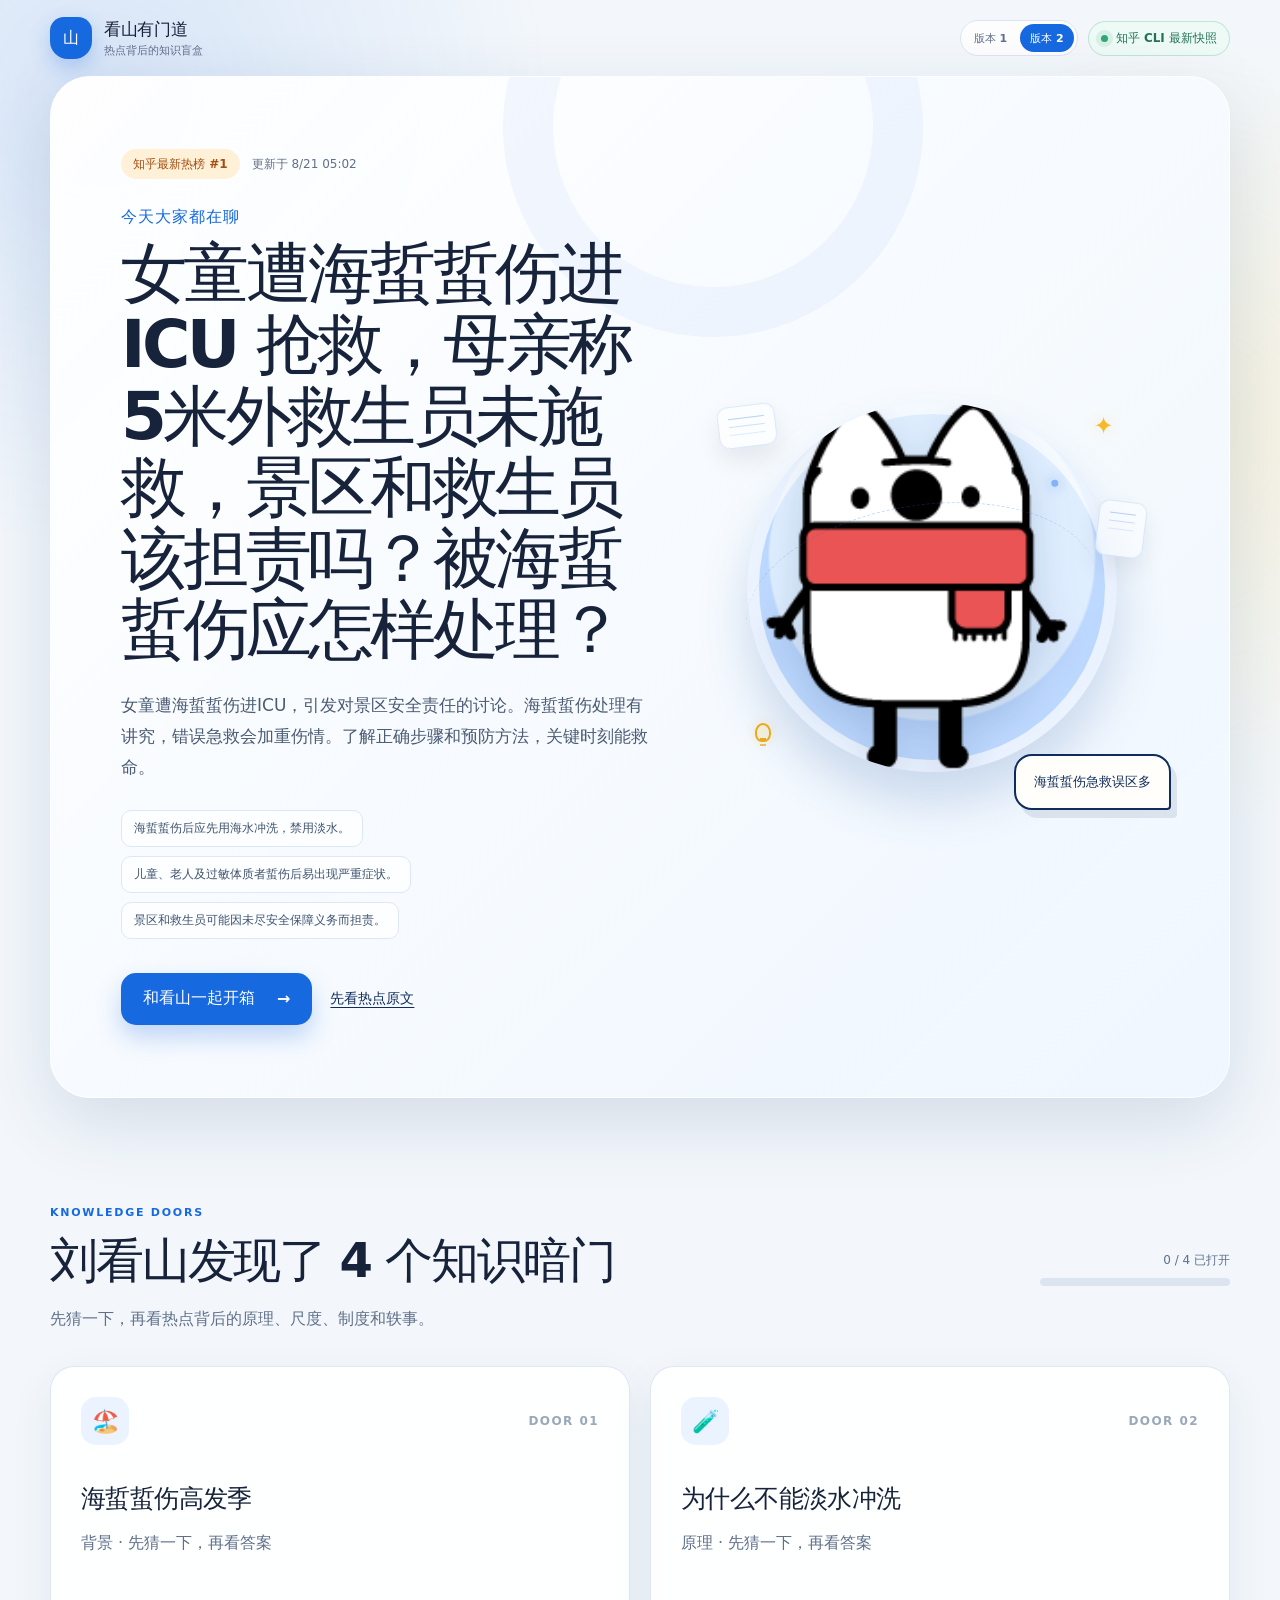
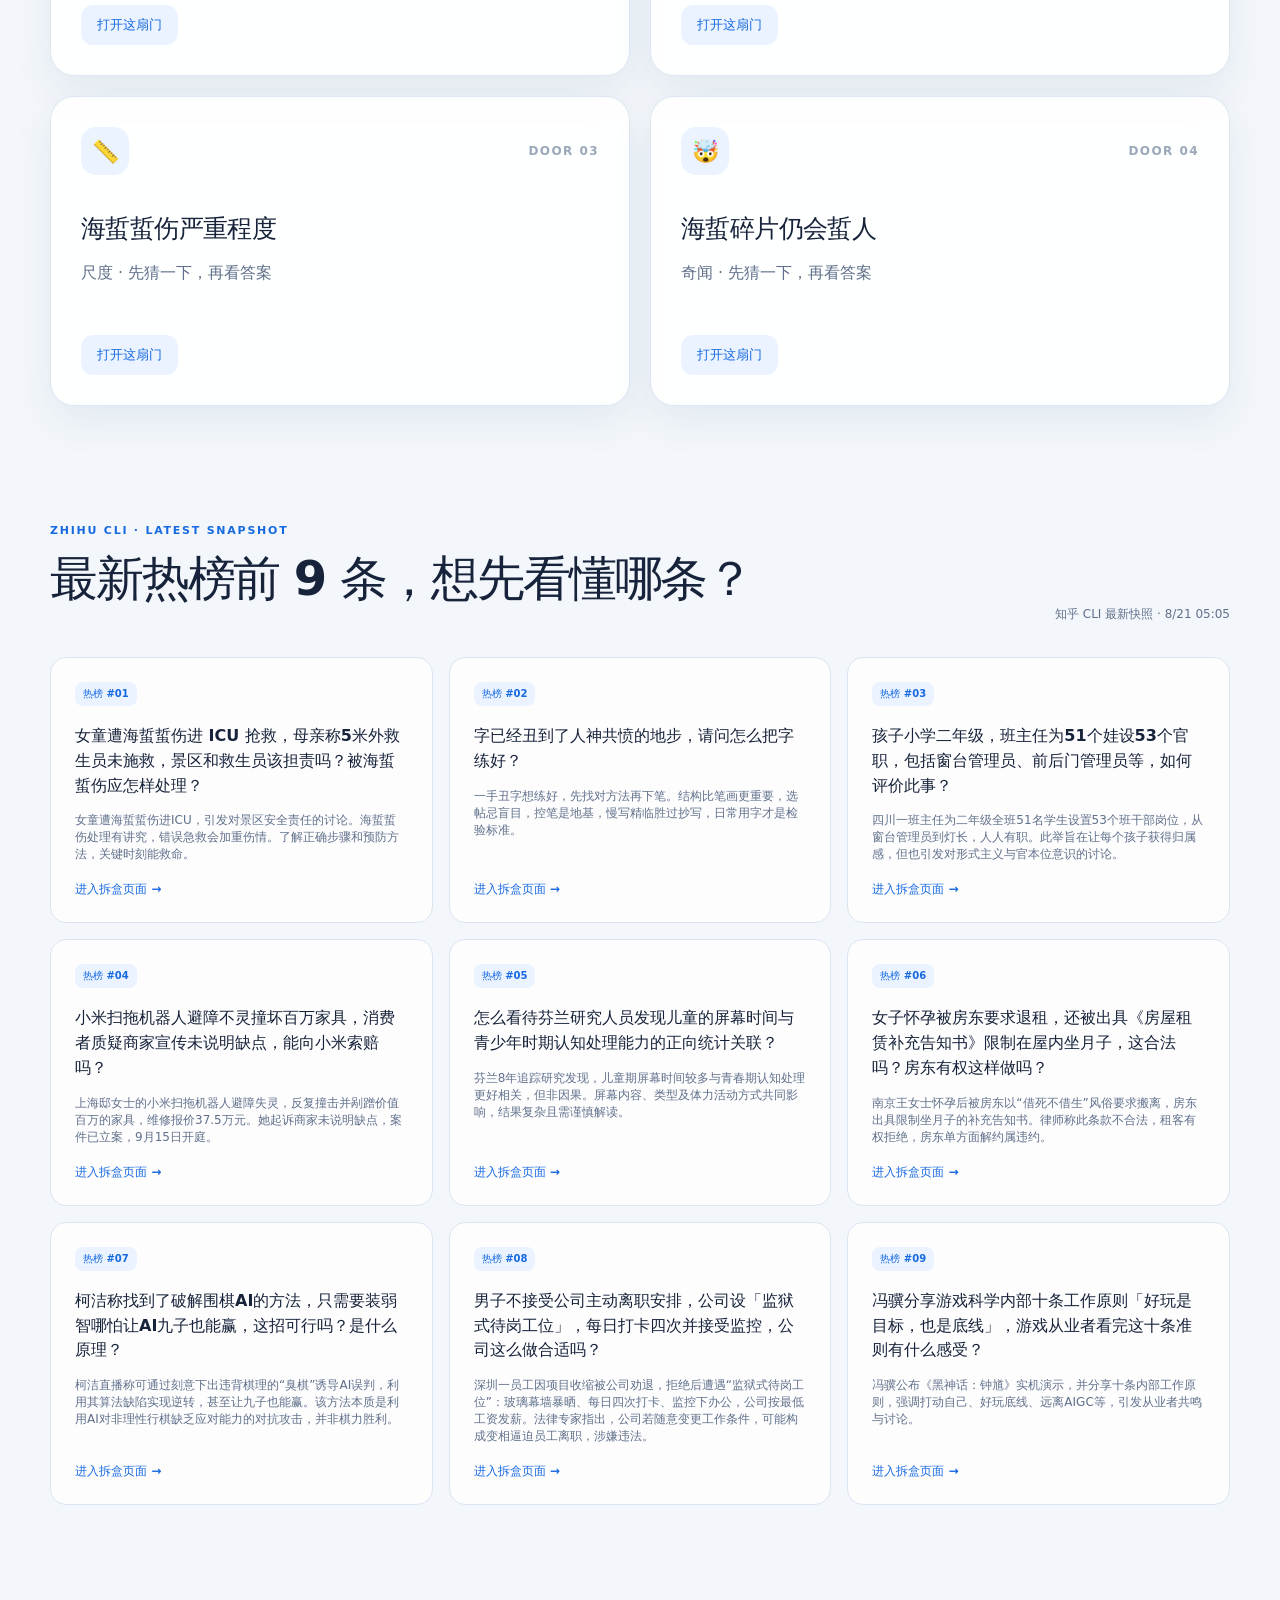
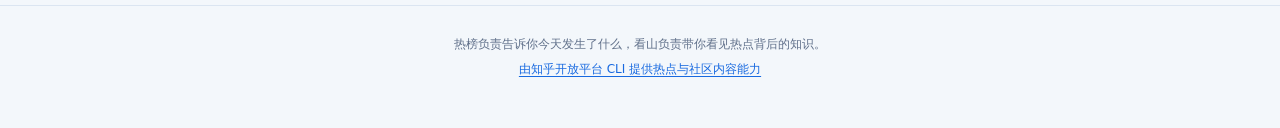
==== commit a0c9e83d: "chore: refresh hourly Zhihu hot boxes" ====
--- a/v2/index.html
+++ b/v2/index.html
@@ -1587,7 +1587,7 @@
   return Number.isNaN(date.valueOf()) ? "时间待确认" : formatter.format(date);
 }
 
-const embeddedData = {"data/hot-pages.json":{"generatedAt":"2026-08-21T04:03:30.974Z","source":"Zhihu official CLI","items":[{"id":"hot-1-d9e04d1b","updatedAt":"2026-08-21T04:01:44.445Z","mode":"zhihu-cli-answer","topic":{"rank":"知乎最新热榜 #1","shortTitle":"练字底层逻辑","title":"字已经丑到了人神共愤的地步，请问怎么把字练好？","summary":"字丑多因结构问题而非笔画问题。掌握间架结构规律、控笔训练和精临方法，每天20-30分钟，三个月可见明显改善。","facts":["字丑根源通常是结构未立住，而非笔画不熟练","结构规律核心是重心居中、左收右放、上紧下松、横竖等距","每天精临5-10个字比通篇抄写一页更有效"],"sourceUrl":"https://www.zhihu.com/question/25058494","thumbnailUrl":"https://pic4.zhimg.com/v2-828872b0cfc196365d7b46bb2ef1fca7.jpg","talkOpener":"你知道吗，练字练了三个月还在描字帖，问题很可能不是笔画，而是结构根本没立住。","visualTokens":["结构","控笔","重心"],"bubble":"结构对了字立刻精神","boxes":[{"id":"door-1","label":"背景","icon":"📋","clue":"练字多年为何无效","question":"很多人练字多年仍然字丑，最核心的原因是什么？","options":["A. 练字时间不够长","B. 结构没立住，只练笔画","C. 字帖选得不对"],"answer":1,"answerNote":"七分结构三分笔法，结构到位字立竿见影，笔画再精致结构不对也难看。","headline":"字丑根源：结构而非笔画","explanation":["多数人练字失败在于只练横竖撇捺，忽略了间架结构规律","结构对了，字立刻工整；结构跑偏，笔法再精致也撑不起好看字形","行楷精髓是动态平衡，左收右放、上紧下松、重心居中"],"misconception":"以为多写多练就能写好，实际盲目重复只会巩固坏习惯","talkLine":"练字不靠天赋，靠的是结构规律，找对了路子三个月就能看到变化。","sources":[{"title":"知乎热榜原文","url":"https://www.zhihu.com/question/25058494"}]},{"id":"door-2","label":"原理","icon":"⚖️","clue":"重心中线的奥秘","question":"行楷结构的第一铁律是什么？","options":["A. 横平竖直","B. 重心居中","C. 笔画连贯"],"answer":1,"answerNote":"不管独体字还是合体字，心里先定一条中轴线，左右对称平衡，上下垂直对齐。","headline":"重心居中：写字第一铁律","explanation":["写字最忌左歪右斜、上重下轻，稳住中心字就不跑偏","左右结构遵循左收右放、左低右高，上下结构遵循上紧下松","横画等距、竖画等距是工整的最低标准"],"misconception":"以为连笔多就是行书，实际行书是结构为基础的变化","talkLine":"写任何字都先定一条中轴线，重心稳住，字就站得正。","sources":[{"title":"知乎热榜原文","url":"https://www.zhihu.com/question/25058494"}]},{"id":"door-3","label":"尺度","icon":"⏱️","clue":"每天20分钟就够","question":"高效练字每天需要多长时间？","options":["A. 至少2小时","B. 20-30分钟","C. 1小时起步"],"answer":1,"answerNote":"每天20分钟：前5分钟读帖观察，中间10分钟精临5个字，最后5分钟脱离字帖写一句话检验。","headline":"每天20分钟高效练字法","explanation":["质量优先：一个字反复写到满意再换下一个，比通篇抄写有效十倍","前5分钟看字帖，观察大小、比例、位置，不急着写","最后5分钟脱离字帖写句日常话，检验是否内化"],"misconception":"练字时间越长越好，实际是每天短时坚持比偶尔长时间猛练更有效","talkLine":"每天20分钟，精临5个字，比一天抄一页管用多了。","sources":[{"title":"知乎热榜原文","url":"https://www.zhihu.com/question/25058494"}]},{"id":"door-4","label":"奇闻","icon":"🌿","clue":"树叶茎也能练字","question":"有人用什么东西在地上练字？","options":["A. 树枝","B. 树叶的茎","C. 石子"],"answer":1,"answerNote":"有人用树叶的茎在地上摆放汉字，用米字格的45度斜线辅助检验撇捺笔画位置。","headline":"树叶茎摆字：趣味练字法","explanation":["用树叶的茎在地上摆字，检验笔画角度和位置关系","米字格中间两条45度斜线是撇捺的基准线","利用日常物品练习，加深对汉字结构的理解"],"misconception":"练字必须用正规工具，实际上任何方式都能帮助建立结构意识","talkLine":"有人用树叶茎在地上摆字练结构，这个方法看着就很有趣。","sources":[{"title":"知乎热榜原文","url":"https://www.zhihu.com/question/25058494"}]}]}},{"id":"hot-2-2c5580c9","updatedAt":"2026-08-21T04:01:57.901Z","mode":"zhihu-cli-answer","topic":{"rank":"知乎最新热榜 #2","shortTitle":"海蜇蜇伤急救揭秘","title":"女童遭海蜇蜇伤进 ICU 抢救，母亲称5米外救生员未施救，景区和救生员该担责吗？被海蜇蜇伤应怎样处理？","summary":"天津女童遭海蜇蜇伤进ICU，引发对景区责任和急救方法的关注。海蜇蜇伤需用海水冲洗、刮除刺丝囊，禁用淡水。","facts":["7月31日天津东疆湾景区，女童下水不到10分钟遭海蜇蜇伤，呼吸衰竭进ICU。","母亲称救生员在5米内未施救，景区事先无安全播报和警示标识。","海蜇蜇伤高发于7-9月，死亡海蜇的断裂触须仍有伤人能力。"],"sourceUrl":"https://www.zhihu.com/question/2073853872498374552","thumbnailUrl":"https://pic2.zhimg.com/v2-5e140e0387532f54984f2c868f445bd9.jpg","talkOpener":"刚从海边回来就看到这个新闻，海蜇蜇伤真的太吓人了，你知道正确的急救方法吗？","visualTokens":["海蜇","急救","责任"],"bubble":"海蜇蜇伤急救必修课","boxes":[{"id":"door-1","label":"背景","icon":"🏖️","clue":"景区安全管理","question":"根据相关法律，景区对游客安全负有什么责任？","options":["A. 完全免责","B. 安全保障义务","C. 无限连带责任"],"answer":1,"answerNote":"景区作为经营者，负有安全保障义务，若未尽到警示、救助等义务，需承担相应责任。","headline":"景区安全保障义务","explanation":["景区应设置安全警示标识，提醒游客注意海蜇等危险。","救生员在岗期间有救助义务，距离5米未施救可能构成失职。","责任认定需依据具体过错程度和因果关系。"],"misconception":"许多人认为景区只要售票就免责，实际上法律明文规定经营场所的安全保障义务。","talkLine":"去海边玩，正规景区的安全措施真的很重要！","sources":[{"title":"知乎热榜原文","url":"https://www.zhihu.com/question/2073853872498374552"}]},{"id":"door-2","label":"原理","icon":"🧬","clue":"海蜇毒素机制","question":"为什么被海蜇蜇伤后不能用淡水冲洗？","options":["A. 淡水会稀释毒素","B. 淡水刺激刺细胞释放更多毒液","C. 淡水会腐蚀皮肤"],"answer":1,"answerNote":"淡水渗透压低，会刺激残留的刺细胞膨胀破裂，释放更多毒素，加重伤情。","headline":"刺细胞渗透压原理","explanation":["海蜇触手有大量刺细胞，类似微型注射器。","淡水改变渗透压使未发射的刺细胞大量释放毒素。","海水与海蜇体液渗透压接近，刺激最小。"],"misconception":"有人以为用淡水冲洗能清洗伤口，实际上会使伤情急剧加重。","talkLine":"记住了，海边被蛰千万别用淡水冲！","sources":[{"title":"知乎热榜原文","url":"https://www.zhihu.com/question/2073853872498374552"}]},{"id":"door-3","label":"尺度","icon":"📊","clue":"蜇伤数据全景","question":"海蜇蜇伤高发在哪个季节？","options":["A. 3-5月","B. 7-9月","C. 11-1月"],"answer":1,"answerNote":"7-9月是海蜇繁盛高峰期，病例占全年85%以上。","headline":"海蜇蜇伤季节分布","explanation":["沿海地区年均接诊超2000例。","2024年烟台单日接诊18例。","雨后、清晨、夜间海蜇更易靠近岸边。"],"misconception":"以为只有深水区才有海蜇，其实浅滩和岸边碎片都能伤人。","talkLine":"夏天去海边，7到9月要特别小心海蜇！","sources":[{"title":"知乎热榜原文","url":"https://www.zhihu.com/question/2073853872498374552"}]},{"id":"door-4","label":"奇闻","icon":"🦠","clue":"死亡海蜇仍伤人","question":"死亡的海蜇触手是否还能蜇伤人？","options":["A. 不能","B. 能，只要湿润就有活性","C. 只有活着才能蜇人"],"answer":1,"answerNote":"死亡海蜇的刺丝囊在湿润状态下仍有活性，碎片也会伤人。","headline":"海蜇碎片的危险","explanation":["海蜇触手离开本体后刺细胞仍有活性。","沙滩上搁浅的海蜇碎片不可触摸。","\"四分五裂\"的海蜇碎片仍具备惊人能力。"],"misconception":"很多人以为海蜇死了就安全，实际上湿润的碎片同样危险。","talkLine":"看到沙滩上的海蜇碎片，千万别好奇去碰！","sources":[{"title":"知乎热榜原文","url":"https://www.zhihu.com/question/2073853872498374552"}]}]}},{"id":"hot-3-088227f7","updatedAt":"2026-08-21T04:02:12.225Z","mode":"zhihu-cli-answer","topic":{"rank":"知乎最新热榜 #3","shortTitle":"蒙古骚乱与中资安全","title":"如何看待蒙不法分子擅闯中资营地侮辱中方员工，中方向蒙方提出交涉？","summary":"蒙古不法分子擅闯中资石油勘探营地，冲撞侮辱中方员工并直播，中方提出严正交涉。事件折射蒙古能源困境、民粹情绪与外资安全风险。","facts":["2026年8月14日不法分子闯入中资丰森能源营地","蒙古工矿部国务秘书已向中方道歉并承诺严惩","蒙古成品油高度依赖进口，近期遭遇燃油危机"],"sourceUrl":"https://www.zhihu.com/question/2073199570427953525","thumbnailUrl":"https://pic2.zhimg.com/v2-2ac735f2fc0be01be1028ac93d2f1e35.jpg","talkOpener":"最近蒙古那边出了件挺奇葩的事，你知道吗？","visualTokens":["中资","油荒","直播闹剧"],"bubble":"蒙古油气博弈与中资安全","boxes":[{"id":"door-1","label":"背景","icon":"🌏","clue":"蒙古为何缺油","question":"蒙古国成品油供应主要依赖哪个国家？","options":["A. 中国","B. 俄罗斯","C. 美国"],"answer":1,"answerNote":"蒙古国没有成熟炼油能力，成品油约97%依赖俄罗斯进口，俄罗斯出口禁令直接导致其燃油危机。","headline":"坐在油桶上的能源乞丐","explanation":["蒙古探明石油储量达3.33亿吨，但缺乏炼油厂和工业体系","国内成品油几乎100%依赖进口，主要来自俄罗斯","俄罗斯炼厂遭袭和出口禁令导致蒙古全国限油加油"],"misconception":"有石油储量就等于有油可用，实际勘探开采加工需要巨额投资和完整产业链，蒙古目前不具备。","talkLine":"蒙古地下有油却炼不出来，只能靠进口，这次闹事的人真是帮倒忙。","sources":[{"title":"知乎热榜原文","url":"https://www.zhihu.com/question/2073199570427953525"}]},{"id":"door-2","label":"原理","icon":"📡","clue":"直播为何成武器","question":"不法分子擅闯营地时为何要全程直播？","options":["A. 记录证据","B. 制造流量和舆论","C. 警方要求"],"answer":1,"answerNote":"带头者多为网红，靠冲突画面和煽动民族情绪吸引粉丝流量，将违法现场变成直播间变现。","headline":"手机镜头成认知战武器","explanation":["直播和短视频能在几分钟内传播冲突画面，舆论先于事实扩散","网红靠煽动对立情绪涨粉获利，把企业员工当流量道具","这种低成本方式可将经济纠纷包装成民族对立故事"],"misconception":"以为他们是维权抗议，实际是有组织的炒作行为，手段已超出合法表达边界。","talkLine":"现在搞事情都流行开直播，流量比事实跑得快多了。","sources":[{"title":"知乎热榜原文","url":"https://www.zhihu.com/question/2073199570427953525"}]},{"id":"door-3","label":"尺度","icon":"📊","clue":"中资贡献有多大","question":"中资企业在蒙古塔木察格区块为当地贡献了多少税收？","options":["A. 约1亿美元","B. 约5亿美元","C. 超11.6亿美元"],"answer":2,"answerNote":"中资企业在蒙耕耘近二十年，仅塔木察格区块就为蒙古国家预算贡献超11.6亿美元税收。","headline":"几百万人小国的外资依赖","explanation":["蒙古仅约340万人口，经济高度依赖矿产出口","蒙古94%出口流向中国，矿产品占出口总额97%以上","中资项目还带动当地数千人就业，是实打实的经济支撑"],"misconception":"以为中资是掠夺资源，实际项目产出原油全部留蒙本土供应炼厂，并贡献巨额税收就业。","talkLine":"蒙古一边靠中国投资和供油，一边有人砸中资营地，这操作真看不明白。","sources":[{"title":"知乎热榜原文","url":"https://www.zhihu.com/question/2073199570427953525"}]},{"id":"door-4","label":"奇闻","icon":"🎭","clue":"砸锅求油两不误","question":"蒙古总理在事件发生前做了什么？","options":["A. 公开谴责中资","B. 向中方求助燃油","C. 关闭中资项目"],"answer":1,"answerNote":"8月8日蒙古总理亲自对接中企接收6000吨援助汽油，并请求将月供油量提升至1.2-1.5万吨。","headline":"前脚求油后脚砸营地","explanation":["蒙古总理8月8日刚接收中方6000吨紧急援助汽油","6天后国内就发生打砸中资营地的闹剧","蒙古部长公开质问：一边求油一边赶走找油的人"],"misconception":"有人以为是民意自发的爱国行为，实际是少数人煽动，让整个国家信誉买单。","talkLine":"刚收完人家的油就砸人家的场子，这波操作属实迷惑。","sources":[{"title":"知乎热榜原文","url":"https://www.zhihu.com/question/2073199570427953525"}]}]}},{"id":"hot-4-bbdf559a","updatedAt":"2026-08-21T04:02:25.257Z","mode":"zhihu-cli-answer","topic":{"rank":"知乎最新热榜 #4","shortTitle":"全班皆官引热议","title":"孩子小学二年级，班主任为51个娃设53个官职，包括窗台管理员、前后门管理员等，如何评价此事？","summary":"四川一班主任为51名小学生设53个班干部岗位，如窗台、前后门管理员等，引发网友热议。此举旨在让每个孩子都有参与感，培养责任心，但也引发关于“官本位”教育的讨论。","facts":["班主任为全班51个孩子设置了53个班级岗位。","岗位包括窗台管理员、前后门管理员、饮水机长等。","有网友认为此举能培养孩子责任感，也有人担忧助长官本位思想。"],"sourceUrl":"https://www.zhihu.com/question/552899415","thumbnailUrl":"https://pic3.zhimg.com/v2-006abf9e1dea51738c9b0af7b634263a.jpg","talkOpener":"最近新闻里有个班主任给全班51个娃设了53个官职，连窗台、前后门都有人管，你听说了吗？","visualTokens":["官职表","小干部","责任感"],"bubble":"人人当官，是福是祸？","boxes":[{"id":"door-1","label":"背景","icon":"🏫","clue":"班级岗位的演变","question":"以前班级里通常只有哪些干部岗位？","options":["班长、学习委员等少数岗位","人人有岗位","只有老师指定"],"answer":0,"answerNote":"传统班级通常只设班长、学习委员等少数岗位，而现在出现了更多细分岗位。","headline":"从“少数精英”到“全员参与”","explanation":["过去班干部岗位少，只有少数学生能担任。","近年出现“芝麻官”现象，岗位细分到灯长、门长等。","目的是让每个孩子都有参与感和责任感。"],"misconception":"有人误以为这是新发明，其实‘人人有事做’的教育理念早在上世纪就有人提倡。","talkLine":"原来以前班干部就几个，现在连开关都有专人管，变化真大。","sources":[{"title":"知乎热榜原文","url":"https://www.zhihu.com/question/552899415"}]},{"id":"door-2","label":"原理","icon":"🧠","clue":"人人都想当官的心理学","question":"为什么孩子们愿意当这些“小官”？","options":["为了权力","为了被认可和存在感","为了好玩"],"answer":1,"answerNote":"孩子更看重的是被老师和同学认可，获得存在感和荣誉感，而非实际权力。","headline":"“当官”背后是渴望被看见","explanation":["被赋予职务代表被信任，有存在感。","孩子们通过职务获得责任感和集体归属感。","这种心理在成年人中同样普遍。"],"misconception":"很多人以为孩子想当官是虚荣，其实更多是寻求认同和参与感。","talkLine":"孩子当个“灯长”就高兴得不行，其实就是想要那份被看见的感觉。","sources":[{"title":"知乎热榜原文","url":"https://www.zhihu.com/question/552899415"}]},{"id":"door-3","label":"尺度","icon":"📊","clue":"53个岗位的量化分析","question":"全班51人设53个岗位，意味着什么？","options":["每个孩子都有岗位，还有多余","部分孩子没岗位","岗位数多于人数是常态"],"answer":0,"answerNote":"岗位数超过学生数，确保每个孩子都能“当官”，甚至还有岗位空缺。","headline":"岗位比孩子多，如何分配？","explanation":["51个学生，53个岗位，平均每人1个多。","这种设置是为了让所有孩子都有参与机会。","但也可能稀释每个岗位的实际职责。"],"misconception":"有人认为岗位多会让孩子不珍惜，但实际上孩子对每个小职位都很认真。","talkLine":"岗位比人都多，老师为了让每个孩子都有事做，真是费尽心思。","sources":[{"title":"知乎热榜原文","url":"https://www.zhihu.com/question/552899415"}]},{"id":"door-4","label":"奇闻","icon":"🌍","clue":"别国小学的“官职”","question":"美国小学也有类似的“职位”吗？","options":["有，如书包班长","没有，全靠老师管","只有班长"],"answer":0,"answerNote":"美国小学设有书包班长、作业管理员等职位，类似国内的“芝麻官”。","headline":"“人人有官”并非中国独有","explanation":["美国小学有书包班长（Backpack Monitor）等岗位。","这些岗位负责监督物品摆放、发放奖励贴纸等。","全球教育都倾向于让孩子参与班级管理。"],"misconception":"有人以为这是中国特色，其实国外也有类似做法。","talkLine":"原来美国小孩也当“官”，看来让孩子参与管理是全世界老师的共识。","sources":[{"title":"知乎热榜原文","url":"https://www.zhihu.com/question/552899415"}]}]}},{"id":"hot-5-fdf609f1","updatedAt":"2026-08-21T04:02:36.348Z","mode":"zhihu-cli-answer","topic":{"rank":"知乎最新热榜 #5","shortTitle":"扫拖机撞坏百万家具","title":"小米扫拖机器人避障不灵撞坏百万家具，消费者质疑商家宣传未说明缺点，能向小米索赔吗？","summary":"上海邸女士的小米扫拖机器人避障失灵，反复撞击致百万家具受损，维修报价37.5万，已起诉小米，9月15日开庭。","facts":["机器人避障故障多次撞击家具","贴边清洁剐蹭致家具受伤","家具维修报价37.5万元"],"sourceUrl":"https://www.zhihu.com/question/2073796382792443105","thumbnailUrl":"https://pic2.zhimg.com/v2-914749963460a2bdb6e603d4d4812271.jpg","talkOpener":"你家的扫地机器人敢碰红木家具吗？最近上海一位女士的百万家具被小米机器人撞坏了。","visualTokens":["避障","索赔","巧合"],"bubble":"机器人撞坏家具该赔吗","boxes":[{"id":"door-1","label":"背景","icon":"🏠","clue":"机器人避障技术如何工作","question":"扫拖机器人避障主要依靠哪种传感器？","options":["A激光雷达","B摄像头","C红外线"],"answer":0,"answerNote":"主流扫拖机器人采用激光雷达或激光+视觉融合方案，其中激光雷达最为常见。","headline":"避障技术原理","explanation":["激光雷达发射激光测距，构建环境地图。","避障算法处理数据，规划路径并避开障碍。","成本限制导致低端机型避障能力较弱。"],"misconception":"很多人误以为所有扫拖机器人都能自动识别所有障碍，实际精度有限。","talkLine":"原来扫地机器人靠激光雷达看路，就像蝙蝠用回声定位一样！","sources":[{"title":"知乎热榜原文","url":"https://www.zhihu.com/question/2073796382792443105"}]},{"id":"door-2","label":"原理","icon":"⚖️","clue":"消费者索赔的法律依据","question":"消费者主张赔偿主要依据哪部法律？","options":["A侵权责任法","B消费者权益保护法","C合同法"],"answer":1,"answerNote":"消费者权益保护法规定经营者应提供真实全面信息，虚假宣传需担责。","headline":"法律索赔路径","explanation":["消保法第8条保障消费者知情权。","若宣传夸大避障性能，可能构成虚假宣传。","索赔需证明产品缺陷与损害存在因果关系。"],"misconception":"许多人认为索赔必须证明产品有质量缺陷，其实宣传不实也可索赔。","talkLine":"买机器人前得先看宣传小字，误导宣传也能维权。","sources":[{"title":"知乎热榜原文","url":"https://www.zhihu.com/question/2073796382792443105"}]},{"id":"door-3","label":"尺度","icon":"💰","clue":"37.5万维修费有多贵","question":"37.5万元的家具维修费大致相当于什么水平？","options":["A一台豪华轿车","B一套小城市首付","C三年家庭日常开销"],"answer":1,"answerNote":"37.5万在中国部分二三线城市足够支付一套小户型首付。","headline":"巨额维修费对比","explanation":["普通家庭一次装修约10-20万。","高端红木或进口家具维修成本极高。","此金额远超多数工薪家庭年收入。"],"misconception":"认为维修费总是低于重置价，但古董或定制家具维修可能更贵。","talkLine":"这维修费比我家三年口粮还多，家具真是奢侈品！","sources":[{"title":"知乎热榜原文","url":"https://www.zhihu.com/question/2073796382792443105"}]},{"id":"door-4","label":"奇闻","icon":"🤖","clue":"机器人损坏物品的先例","question":"历史上是否曾有机器人损坏昂贵物品的先例？","options":["A有，如工业机器人","B没有，这是首次","C只有扫地机器人出事"],"answer":0,"answerNote":"工业机器人曾因故障损坏设备，但家用机器人损坏高价值物品的案例罕见。","headline":"机器人事故史","explanation":["1979年工业机器人曾致人死亡。","家用机器人问题多为小刮擦。","本案因涉及百万家具而成为新闻焦点。"],"misconception":"很多人认为家用机器人风险极低，其实高端家具环境需警惕。","talkLine":"原来机器人闯祸不是新鲜事，但撞坏百万家具还是头一回见。","sources":[{"title":"知乎热榜原文","url":"https://www.zhihu.com/question/2073796382792443105"}]}]}},{"id":"hot-6-2aff3027","updatedAt":"2026-08-21T04:02:48.806Z","mode":"zhihu-cli-answer","topic":{"rank":"知乎最新热榜 #6","shortTitle":"待岗工位风波","title":"男子不接受公司主动离职安排，公司设「监狱式待岗工位」，每日打卡四次并接受监控，公司这么做合适吗？","summary":"深圳一员工被公司单方面安排至50公里外共享办公室待岗，工位玻璃幕墙暴晒，每日打卡四次并受监控。公司以最低工资支付，员工拒绝后引发争议。","facts":["公司两次提议2万元劝退，被拒后安排待岗。","待岗工位在50公里外，玻璃幕墙暴晒，需每日四次打卡。","公司按深圳最低工资标准发放薪酬。"],"sourceUrl":"https://www.zhihu.com/question/2073722027542893779","thumbnailUrl":"https://pic2.zhimg.com/v2-cc54379919814a0df73623f5a8529741.jpg","talkOpener":"最近有个公司为了逼退员工，搞了个玻璃房待岗工位，每天打卡四次，你怎么看？","visualTokens":["待岗","软裁员","监控"],"bubble":"待岗还能这样玩？","boxes":[{"id":"door-1","label":"背景","icon":"📜","clue":"待岗的合法前提","question":"公司安排待岗，以下哪个是合法前提？","options":["A. 员工同意","B. 真实停工停产","C. 老板心情不好"],"answer":1,"answerNote":"合法待岗必须基于真实停工停产等客观原因，且需与员工协商，不能单方面随意安排。","headline":"合法待岗的三要件","explanation":["需有真实停工停产事实，并承担举证责任。","待岗须针对部门或整体，不能针对个人。","必须依法支付待岗工资或生活费。"],"misconception":"以为待岗可以随意安排，其实法律限制很严。","talkLine":"公司想待岗你，得先证明它真的停工了，不然就是违法。","sources":[{"title":"知乎热榜原文","url":"https://www.zhihu.com/question/2073722027542893779"}]},{"id":"door-2","label":"原理","icon":"⚖️","clue":"待岗工资怎么算","question":"待岗第一个月，工资应如何发放？","options":["A. 按最低工资","B. 按合同约定全额","C. 不发工资"],"answer":1,"answerNote":"非因劳动者原因停工停产，第一个工资支付周期内应按劳动合同约定标准全额支付。","headline":"待岗工资分段规则","explanation":["第一个月：全额工资。","超过一个月：若提供劳动，不低于最低工资；否则发生活费（各地70%-80%）。","社保必须照常缴纳。"],"misconception":"以为待岗就能按最低工资发，其实第一个月必须全额。","talkLine":"待岗第一个月工资一分不能少，公司想省钱也得守法。","sources":[{"title":"知乎热榜原文","url":"https://www.zhihu.com/question/2073722027542893779"}]},{"id":"door-3","label":"尺度","icon":"📏","clue":"50公里多远？","question":"50公里距离相当于什么概念？","options":["A. 步行1小时","B. 开车约1小时","C. 地铁3站"],"answer":1,"answerNote":"50公里开车在市区通常需1小时以上，通勤成本极高。","headline":"50公里的通勤代价","explanation":["深圳市区开车50公里约1-1.5小时。","公共交通可能需换乘多次，用时更长。","每日往返通勤时间可能达3小时。"],"misconception":"以为50公里不算远，实际通勤非常耗时。","talkLine":"让你每天花3小时通勤去个玻璃房打卡，你愿意吗？","sources":[{"title":"知乎热榜原文","url":"https://www.zhihu.com/question/2073722027542893779"}]},{"id":"door-4","label":"奇闻","icon":"🤔","clue":"软裁员的花招","question":"公司用玻璃房待岗逼退员工，属于什么行为？","options":["A. 合法管理","B. 变相解除合同","C. 员工福利"],"answer":1,"answerNote":"此类针对性安排可能被视为变相解除劳动合同，属于违法。","headline":"软裁员的法律红线","explanation":["公司不得以调岗、待岗等方式变相逼迫员工离职。","员工可要求恢复岗位或解除合同并索赔。","需保留通知、打卡记录等证据。"],"misconception":"以为公司有权单方面调岗待岗，实际需协商一致。","talkLine":"公司玩软裁员，员工可以反手仲裁拿赔偿。","sources":[{"title":"知乎热榜原文","url":"https://www.zhihu.com/question/2073722027542893779"}]}]}},{"id":"hot-7-1a5bb9c5","updatedAt":"2026-08-21T04:03:01.081Z","mode":"zhihu-cli-answer","topic":{"rank":"知乎最新热榜 #7","shortTitle":"《绍宋》互动影游评测","title":"如何评价真人互动影视游戏作品《绍宋：还我河山》？","summary":"真人互动影游《绍宋：还我河山》改编自同名小说，玩家扮演穿越成赵构的赵玖，在靖康之变后做出抉择，影响南宋命运。游戏融合QTE与战棋玩法，多分支多结局，已于8月20日发售。","facts":["游戏于2026年8月20日全球同步上线Steam，售价59元，首发8折。","游戏改编自起点中文网小说《绍宋》，原著稳居历史题材畅销榜前列。","游戏由《隐形守护者》导演帝皇今执导，原著作者榴弹怕水任总策划。"],"sourceUrl":"https://www.zhihu.com/question/2073785918654083243","thumbnailUrl":"https://pic2.zhimg.com/v2-a5c8ba64b14e37284cdfcd08749d1c35.png","talkOpener":"最近有个真人互动游戏让你当宋高宗，亲身体验‘雪耻靖康’，你试了吗？","visualTokens":["赵玖","靖康","战棋"],"bubble":"穿越南宋，改写历史","boxes":[{"id":"door-1","label":"背景","icon":"📜","clue":"靖康之变后的南宋","question":"靖康之变发生在哪一年？","options":["1127年","1141年","1279年"],"answer":0,"answerNote":"靖康之变发生于1127年，金军攻破东京，北宋灭亡。","headline":"靖康之变：北宋灭亡的转折点","explanation":["1127年金军南下，俘虏宋徽宗、宋钦宗及大量皇室成员。","康王赵构南渡称帝，建立南宋，史称宋高宗。","靖康之变导致中原沦陷，岳飞等将领立志北伐收复失地。"],"misconception":"有人误以为靖康之变发生在南宋时期，实际上它是北宋灭亡的标志。","talkLine":"你知道靖康之变其实算是北宋的终结者吗？","sources":[{"title":"知乎热榜原文","url":"https://www.zhihu.com/question/2073785918654083243"}]},{"id":"door-2","label":"原理","icon":"🎮","clue":"互动叙事与沉浸体验","question":"该游戏的核心玩法不包括以下哪项？","options":["QTE快速反应事件","回合制战棋","开放世界探索"],"answer":2,"answerNote":"游戏融合QTE互动与战棋玩法，而非开放世界。","headline":"互动影视游戏的玩法设计","explanation":["QTE要求玩家在限定时间内做出反应，影响剧情走向。","战棋玩法让玩家在战场上调兵遣将，体验策略对决。","多分支多结局设计增强了重玩价值，每次选择都带来不同体验。"],"misconception":"互动影游并非电影，而是让玩家通过选择参与剧情发展。","talkLine":"玩这种游戏，每一次选择都像在改写历史，挺上头的。","sources":[{"title":"知乎热榜原文","url":"https://www.zhihu.com/question/2073785918654083243"}]},{"id":"door-3","label":"尺度","icon":"⏱️","clue":"超过10小时的真人剧情","question":"游戏主线剧情时长大约多少？","options":["5小时","10小时以上","20小时以上"],"answer":1,"answerNote":"游戏主线剧情时长超过10小时，包含大量分支和隐藏内容。","headline":"超长叙事：比电影更丰富的互动体验","explanation":["10小时的真人实拍画面在互动影游中属于较大规模。","多分支设计使得玩家未必能在一周目体验全部内容。","制作成本和时间投入都高于传统影视作品。"],"misconception":"时长并不等于重复，多分支鼓励玩家多周目探索。","talkLine":"听说这游戏主线就有10小时，比好几部电影还长呢。","sources":[{"title":"知乎热榜原文","url":"https://www.zhihu.com/question/2073785918654083243"}]},{"id":"door-4","label":"奇闻","icon":"🎬","clue":"周星驰惊喜彩蛋","question":"哪位知名影星为该游戏发布了惊喜彩蛋？","options":["周星驰","刘德华","吴京"],"answer":0,"answerNote":"周星驰先生亲自现身并发布联动海报，为游戏助阵。","headline":"周星驰跨界助阵互动影游","explanation":["周星驰先生以个人名义支持游戏上线，引发跨圈层关注。","此类跨界合作在游戏行业并不常见，显示了IP的吸引力。","彩蛋增加了游戏的传播话题性，吸引非玩家群体注意。"],"misconception":"周星驰并非游戏角色，而是发来祝福和海报支持。","talkLine":"没想到周星驰也为这游戏打call，挺让人意外的。","sources":[{"title":"知乎热榜原文","url":"https://www.zhihu.com/question/2073785918654083243"}]}]}},{"id":"hot-8-89e626c6","updatedAt":"2026-08-21T04:03:16.909Z","mode":"zhihu-cli-answer","topic":{"rank":"知乎最新热榜 #8","shortTitle":"柯洁破解围棋AI","title":"柯洁称找到了破解围棋AI的方法，只需要装弱智哪怕让AI九子也能赢，这招可行吗？是什么原理？","summary":"柯洁称通过‘装弱智’、下看似无理之棋可让AI误判并偷吃大龙，甚至让九子获胜。此方法利用AI神经网络对非理性走法的盲区，但属于算法漏洞攻击，非正统棋力。","facts":["柯洁直播中称‘装弱智’能赢顶级围棋AI，甚至让九子也能胜。","该方法核心是让AI误判局面，丧失对自身大龙生死的警觉，再伺机偷吃。","此策略源于日本棋手芝野龙之介的研究，已在KataGo等AI上验证。"],"sourceUrl":"https://www.zhihu.com/question/2073421689262532035","thumbnailUrl":"https://pic4.zhimg.com/v2-df3fa93eb6deb8efeb00ff7daa00ed4f.png","talkOpener":"你有没有想过，人类现在能打败围棋AI的方式竟然是装傻充愣？","visualTokens":["装傻","漏洞","偷吃"],"bubble":"人类靠‘装傻’赢AI？","boxes":[{"id":"door-1","label":"背景","icon":"🧠","clue":"柯洁的豪言背后","question":"柯洁提到的专门研究围棋AI漏洞的日本棋手是谁？","options":["A. 井山裕太","B. 芝野龙之介","C. 一力辽"],"answer":1,"answerNote":"柯洁在直播中明确提到，芝野虎丸的哥哥芝野龙之介（职业二段兼程序员）专门研究此道，并能让AI九子。","headline":"程序员棋手专门研究AI漏洞","explanation":["芝野龙之介本身是职业棋手，同时拥有编程背景。","他利用对抗样本思想，专门设计反常下法攻击AI的决策模型。","他的成果已经多次在KataGo等顶级围棋AI上验证有效。"],"misconception":"有人以为是柯洁本人发现的，其实是日本棋手芝野龙之介的研究成果。","talkLine":"你知道吗？发现这个AI漏洞的居然是一个会编程的职业棋手。","sources":[{"title":"知乎热榜原文","url":"https://www.zhihu.com/question/2073421689262532035"}]},{"id":"door-2","label":"原理","icon":"⚙️","clue":"AI为何会上当","question":"围棋AI之所以被‘装弱智’骗到，主要原因是？","options":["A. AI算力不足","B. AI默认对手理性下棋","C. AI无法识别人类表情"],"answer":1,"answerNote":"围棋AI的神经网络基于‘对手追求最优’的隐性假设训练，当人类刻意下出违背棋理的乱棋时，AI会误判形势，从而放松警惕。","headline":"AI的理性预设成为突破口","explanation":["AI的训练数据主要来自理性对弈，没见过如此‘无厘头’的走法。","面对反常落子，AI将局面判定为大优，忽视己方大龙潜在危险。","这种攻击类似图像识别中的对抗样本，利用模型统计偏差。"],"misconception":"有人认为是AI算力不足，其实是算法对非典型输入的盲区。","talkLine":"AI再聪明也想不到人类会在地铁口跳广场舞——这就是它的盲区。","sources":[{"title":"知乎热榜原文","url":"https://www.zhihu.com/question/2073421689262532035"}]},{"id":"door-3","label":"尺度","icon":"🎯","clue":"让九子什么概念","question":"围棋中‘让九子’大致是什么水平差距？","options":["A. 业余与职业差距","B. 新手与业余差距","C. 职业与顶尖职业差距"],"answer":0,"answerNote":"让九子约等于业余爱好者与职业顶尖的巨大差距，甚至更大。这也是柯洁感叹此战术神奇的原因。","headline":"让九子是巨大棋力鸿沟","explanation":["围棋让子数越多，双方实力差距越大。","职业九段让业余九子也难言必胜，而AI让九子被人类击败，凸显漏洞严重。","该尺度说明不是棋力对抗，而是策略欺骗。"],"misconception":"有人以为让九子只是让几个子而已，实际已是碾压级别的让步。","talkLine":"你想想，让九子的概念就像拳王让一只手跟你打，结果你还赢了。","sources":[{"title":"知乎热榜原文","url":"https://www.zhihu.com/question/2073421689262532035"}]},{"id":"door-4","label":"奇闻","icon":"🐛","clue":"AI不是第一次被‘骗’","question":"类似利用AI缺陷击败围棋AI的现象，最早由哪家机构实验证实？","options":["A. 中国棋院","B. 谷歌DeepMind","C. FAR AI团队"],"answer":2,"answerNote":"2022年，FAR AI研究团队通过实验证实，人类棋手用荒诞反常的行棋能稳定击溃当时主流顶尖围棋AI，并已公开研究成果。","headline":"2022年已有实验证实","explanation":["FAR AI团队在2022年发现了这一对抗攻击现象。","他们使用了与‘装弱智’类似的策略，成功打破AI胜率预测。","这并非柯洁首创，而是他将学术发现通俗化传播。"],"misconception":"很多网友以为是最近新发现，其实早在2022年学术界就已公开。","talkLine":"虽然听着玄乎，但早在两年前，AI能通过乱下被击败就已经有论文了。","sources":[{"title":"知乎热榜原文","url":"https://www.zhihu.com/question/2073421689262532035"}]}]}},{"id":"hot-9-684c666d","updatedAt":"2026-08-21T04:03:30.974Z","mode":"zhihu-cli-answer","topic":{"rank":"知乎最新热榜 #9","shortTitle":"屏幕时间与认知之谜","title":"怎么看待芬兰研究人员发现儿童的屏幕时间与青少年时期认知处理能力的正向统计关联？","summary":"芬兰PANIC研究追踪260名儿童8年，发现儿童期屏幕时间更多与青春期更好的认知处理能力相关，效应量较小（回归系数0.187），关键可能在于屏幕内容而非时长本身。","facts":["研究追踪了260名芬兰儿童，从6-9岁到15-16岁，历时8年","屏幕时间与认知正相关的效应量较小（0.187），关联并不强","研究者强调这是相关性而非因果关系，需更多干预研究验证"],"sourceUrl":"https://www.zhihu.com/question/2072964563851658129","thumbnailUrl":"https://pic1.zhimg.com/v2-bf94b3086ee295327f26c1a9b467a640.jpg","talkOpener":"你知道吗，最近芬兰有个长达8年的研究发现，孩子小时候屏幕用得多，青春期认知测试反而更好，是不是有点反常识？","visualTokens":["屏幕","认知","8年"],"bubble":"屏幕时间≠认知毒药","boxes":[{"id":"door-1","label":"背景","icon":"📋","clue":"芬兰PANIC项目背景","question":"这项研究的数据来自哪个长期追踪项目？","options":["芬兰PANIC项目","美国ABCD项目","新加坡GUSTO项目"],"answer":0,"answerNote":"研究基于芬兰PANIC（儿童体力活动与营养）项目，追踪了260名儿童8年。","headline":"PANIC项目：芬兰儿童健康的长期数据库","explanation":["PANIC项目全称Physical Activity and Nutrition in Children，长期追踪儿童体力活动与营养状况","本次分析纳入260名儿童（136男、124女），基线年龄6-9岁，随访至平均15.8岁","认知功能使用CogState测试组评估学习、注意力与工作记忆"],"misconception":"很多人以为这是一项新启动的实验，实际上它是基于已有8年追踪数据的二次分析。","talkLine":"这个发现出自芬兰一个叫PANIC的长期追踪项目，样本量不大但随访时间长。","sources":[{"title":"知乎热榜原文","url":"https://www.zhihu.com/question/2072964563851658129"}]},{"id":"door-2","label":"原理","icon":"🧠","clue":"屏幕内容的主动vs被动","question":"研究者认为屏幕时间与认知正相关的关键可能在于什么？","options":["屏幕使用的总时长","屏幕上的具体活动类型","屏幕设备的品牌"],"answer":1,"answerNote":"研究者推测关键在于孩子在屏幕上做的事情，而非时长本身。","headline":"内容为王：屏幕活动类型比时长更关键","explanation":["主动型屏幕活动（编程、创作、策略游戏）可能训练工作记忆与问题解决能力","被动刷短视频与主动学习编程虽然都计入屏幕时间，对认知的影响可能完全不同","研究呼吁家长和教师鼓励有利于主动思考的屏幕使用方式"],"misconception":"很多人以为'屏幕时间越长越聪明'，实际上研究的重点在内容质量的差异。","talkLine":"同样一小时屏幕，玩《我的世界》和刷短视频，对大脑的锻炼完全不是一回事。","sources":[{"title":"知乎热榜原文","url":"https://www.zhihu.com/question/2072964563851658129"}]},{"id":"door-3","label":"尺度","icon":"📊","clue":"0.187的小效应量","question":"屏幕时间与整体认知的回归系数是多少？","options":["0.187","0.500","0.900"],"answer":0,"answerNote":"整体认知回归系数为0.187（95%CI 0.070-0.305），是一个较小的效应量。","headline":"效应量0.187：相关性存在但强度有限","explanation":["0.187属于较小的统计效应，说明屏幕时间对认知的预测力有限","显著相关的单项指标主要是One Back和Two Back工作记忆任务的反应速度，准确性并未同步提高","小效应量提醒我们不必过度解读，屏幕时间并非认知能力的决定性因素"],"misconception":"看到'显著正相关'就以为是强关联，实际上0.187的效应量在心理学研究中属于弱到中等。","talkLine":"那个研究发现屏幕时间多的孩子反应更快，但准确性没提高，可能只是更熟悉屏幕操作。","sources":[{"title":"知乎热榜原文","url":"https://www.zhihu.com/question/2072964563851658129"}]},{"id":"door-4","label":"奇闻","icon":"🔍","clue":"同一队列的自相矛盾","question":"同一PANIC队列在研究心理健康时发现了什么？","options":["屏幕时间更多与更高压力和抑郁相关","屏幕时间与心理健康无关联","屏幕时间更多降低抑郁风险"],"answer":0,"answerNote":"同一队列此前研究发现累计屏幕使用较多与青春期更高的压力和抑郁症状有关。","headline":"同一批孩子，屏幕时间既'好'又'坏'","explanation":["认知处理与情绪健康是大脑功能的不同维度，同一因素可能有不同方向的影响","PANIC队列此前发现较多屏幕时间与更高的压力和抑郁症状相关","这提醒我们屏幕时间的影响是多维度的，不能简单用好坏来概括"],"misconception":"许多媒体报道只突出认知正相关，忽略了同一研究中屏幕时间与心理健康的负面关联。","talkLine":"有趣的是，同一批芬兰孩子，屏幕时间多跟认知好有关，但跟压力和抑郁也有关，很矛盾吧。","sources":[{"title":"知乎热榜原文","url":"https://www.zhihu.com/question/2072964563851658129"}]}]}}]}};
+const embeddedData = {"data/hot-pages.json":{"generatedAt":"2026-08-21T05:05:20.864Z","source":"Zhihu official CLI","items":[{"id":"hot-1-2c5580c9","updatedAt":"2026-08-21T05:02:41.442Z","mode":"zhihu-cli-answer","topic":{"rank":"知乎最新热榜 #1","shortTitle":"海蜇蜇伤急救指南","title":"女童遭海蜇蜇伤进 ICU 抢救，母亲称5米外救生员未施救，景区和救生员该担责吗？被海蜇蜇伤应怎样处理？","summary":"女童遭海蜇蜇伤进ICU，引发对景区安全责任的讨论。海蜇蜇伤处理有讲究，错误急救会加重伤情。了解正确步骤和预防方法，关键时刻能救命。","facts":["海蜇蜇伤后应先用海水冲洗，禁用淡水。","儿童、老人及过敏体质者蜇伤后易出现严重症状。","景区和救生员可能因未尽安全保障义务而担责。"],"sourceUrl":"https://www.zhihu.com/question/2073853872498374552","thumbnailUrl":"https://pic2.zhimg.com/v2-5e140e0387532f54984f2c868f445bd9.jpg","talkOpener":"最近有个新闻，小女孩被海蜇蜇伤进了ICU，你知道被海蜇蜇了该怎么处理吗？","visualTokens":["海蜇","急救","责任"],"bubble":"海蜇蜇伤急救误区多","boxes":[{"id":"door-1","label":"背景","icon":"🏖️","clue":"海蜇蜇伤高发季","question":"海蜇蜇伤在我国沿海地区的高发季节是？","options":["A. 春季3-5月","B. 夏季7-9月","C. 冬季12-2月"],"answer":1,"answerNote":"海蜇在夏季7-9月进入活跃高峰期，此时海边游玩者众多，蜇伤事件频发。","headline":"夏季是海蜇蜇伤高发期","explanation":["海蜇在温暖季节繁殖活跃，夏季数量激增。","7-9月正值海滨旅游旺季，人海接触概率大增。","雨后、大潮过后海蜇更易靠近岸边。"],"misconception":"只有深海才有海蜇，浅水区安全。实际上海蜇常在近岸出现。","talkLine":"夏天去海边玩，一定要小心海蜇，7到9月是它们最活跃的时候。","sources":[{"title":"知乎热榜原文","url":"https://www.zhihu.com/question/2073853872498374552"}]},{"id":"door-2","label":"原理","icon":"🧪","clue":"为什么不能淡水冲洗","question":"被海蜇蜇伤后，为什么不能用淡水冲洗伤口？","options":["A. 淡水会稀释毒液","B. 淡水刺激刺细胞释放更多毒液","C. 淡水会感染伤口"],"answer":1,"answerNote":"淡水渗透压低，会改变刺细胞内渗透压，导致未发射的刺细胞大量发射，释放更多毒液，加重伤情。","headline":"淡水冲洗会加重海蜇蜇伤","explanation":["海蜇触手上的刺细胞在淡水中会因渗透压差而爆裂。","爆裂瞬间释放大量毒素，导致伤情急剧加重。","正确做法是用海水冲洗，并用卡片等刮除残留触手。"],"misconception":"用淡水冲洗干净更卫生？错，这会适得其反。","talkLine":"记住，被海蜇蜇了千万别用淡水冲，用海水冲才对。","sources":[{"title":"知乎热榜原文","url":"https://www.zhihu.com/question/2073853872498374552"}]},{"id":"door-3","label":"尺度","icon":"📏","clue":"海蜇蜇伤严重程度","question":"被海蜇蜇伤后，出现哪种症状需要立即就医？","options":["A. 局部红肿疼痛","B. 皮肤出现红色鞭痕","C. 呼吸困难、胸闷"],"answer":2,"answerNote":"呼吸困难、胸闷可能是过敏性休克或肺水肿的前兆，属于危及生命的重症，必须立刻就医。","headline":"这些症状提示海蜇蜇伤危险","explanation":["轻度蜇伤表现为局部刺痛、红肿、红斑，一般可自行处理。","中度症状包括大面积红肿、水疱、头晕、恶心等。","重度症状如呼吸困难、血压下降、意识模糊，需紧急抢救。"],"misconception":"蜇伤后只痒不痛就没大事？过敏反应可能延迟出现，不能掉以轻心。","talkLine":"如果被海蜇蜇了出现呼吸困难，那可不是小事，得立刻去医院。","sources":[{"title":"知乎热榜原文","url":"https://www.zhihu.com/question/2073853872498374552"}]},{"id":"door-4","label":"奇闻","icon":"🤯","clue":"海蜇碎片仍会蜇人","question":"关于死亡海蜇的蜇伤能力，以下哪种说法正确？","options":["A. 死亡海蜇不再有毒","B. 死亡海蜇触手碎片仍能蜇人","C. 只有活海蜇才会蜇人"],"answer":1,"answerNote":"即使海蜇死亡，其触手碎片在湿润状态下刺细胞仍有活性，接触后仍可释放毒素蜇伤人体。","headline":"死海蜇也能蜇人","explanation":["海蜇触手上的刺细胞离开本体后仍能存活一段时间。","被冲上海滩的海蜇碎片，只要保持湿润，就有蜇伤能力。","所以看到沙滩上的海蜇，无论死活都不要触碰。"],"misconception":"死亡的海蜇没有危险？事实上，它们的触手依然有活性。","talkLine":"以后看到沙滩上搁浅的海蜇，可别好奇去碰，就算死了也能蜇人。","sources":[{"title":"知乎热榜原文","url":"https://www.zhihu.com/question/2073853872498374552"}]}]}},{"id":"hot-2-d9e04d1b","updatedAt":"2026-08-21T05:02:55.728Z","mode":"zhihu-cli-answer","topic":{"rank":"知乎最新热榜 #2","shortTitle":"字丑自救指南","title":"字已经丑到了人神共愤的地步，请问怎么把字练好？","summary":"一手丑字想练好，先找对方法再下笔。结构比笔画更重要，选帖忌盲目，控笔是地基，慢写精临胜过抄写，日常用字才是检验标准。","facts":["练字没有捷径，但方法对了三个月能看到明显变化","字丑的根源往往不是笔画不熟，而是结构没立住","每天练30分钟针对性结构，比盲目练3小时更有效"],"sourceUrl":"https://www.zhihu.com/question/25058494","thumbnailUrl":"https://pic4.zhimg.com/v2-828872b0cfc196365d7b46bb2ef1fca7.jpg","talkOpener":"我最近看知乎上说，字丑十个有九个是结构问题，不是笔画问题，你知道吗？","visualTokens":["结构","控笔","主笔"],"bubble":"字丑？是结构没开窍！","boxes":[{"id":"door-1","label":"背景","icon":"📜","clue":"古人练字也愁","question":"古代读书人练字最常用的入门方法是？","options":["A. 直接临摹名家碑帖","B. 先练红模描红","C. 自由书写找感觉"],"answer":1,"answerNote":"古代蒙学练字从描红（红模）开始，用印好的红字范本覆盖薄纸描写，相当于今天的凹槽字帖，是入门基本功。","headline":"古人练字也有“字帖”","explanation":["描红是古代私塾启蒙标配，先练手稳和基本笔画","进阶后才临帖，对照名家碑帖分析结构、笔法","现代人一上来就临古帖，反而容易挫败放弃"],"misconception":"以为古人直接上手就写名帖，其实他们也是从描红一步步来的。","talkLine":"原来古人练字也是从描红开始，跟咱小时候写凹槽字帖差不多。","sources":[{"title":"知乎热榜原文","url":"https://www.zhihu.com/question/25058494"}]},{"id":"door-2","label":"原理","icon":"🏗️","clue":"七分结构三分笔法","question":"硬笔行书练字，核心要抓什么？","options":["A. 笔画的顿挫细节","B. 字的间架结构","C. 运笔速度"],"answer":1,"answerNote":"行书讲究动态平衡，结构对了字立刻工整大气，笔画细节反而其次。“七分看结构，三分看笔法”是核心逻辑。","headline":"结构是汉字颜值的密码","explanation":["左右结构要左收右放、左低右高，避免呆板","上下结构上紧下松，稳住重心不头重脚轻","中宫收紧、主笔突出，字才有筋骨不软塌"],"misconception":"很多人疯狂描笔画，忽略结构，结果越练越丑。","talkLine":"我练字好久没进步，后来才知道是结构没搞对，白费力气。","sources":[{"title":"知乎热榜原文","url":"https://www.zhihu.com/question/25058494"}]},{"id":"door-3","label":"尺度","icon":"⏱️","clue":"慢就是快，少就是多","question":"高效练字每天推荐写多少字？","options":["A. 写满一整页田字格","B. 只练10-20个高频字","C. 写越多越好"],"answer":1,"answerNote":"每天选10-20个典型结构的高频字，吃透规律举一反三，比通篇抄一页有效十倍。","headline":"每日定量，不贪多","explanation":["选包含典型结构的字，如左右结构“好、情”，上下结构“花、想”","每个字慢写精临，对比字帖找差距，直到满意","每天30分钟定时练习，比隔三差五练3小时效果好"],"misconception":"以为写得越多越好，结果潦草敷衍，养成了坏习惯。","talkLine":"练字真的不在多，每天认真写十几个字就够了。","sources":[{"title":"知乎热榜原文","url":"https://www.zhihu.com/question/25058494"}]},{"id":"door-4","label":"奇闻","icon":"🪶","clue":"树叶也能练书法","question":"用树叶茎在地上摆字来练书法，属于什么练习方法？","options":["A. 控笔练习","B. 结构练习","C. 读帖练习"],"answer":1,"answerNote":"在两条45度斜线附近微调撇捺角度，摆出字形，专门练结构比例，趣味性和效果兼备。","headline":"练字可以不用纸笔","explanation":["用非书写工具摆字，专注字形结构和比例","传统方法有“杖书”，地上写字练大字架构","跳出纸笔限制，反而能打开新思路"],"misconception":"以为练字必须笔+纸，其实思维和方法才是核心。","talkLine":"练字居然还能用树叶在地上摆，太神奇了吧。","sources":[{"title":"知乎热榜原文","url":"https://www.zhihu.com/question/25058494"}]}]}},{"id":"hot-3-bbdf559a","updatedAt":"2026-08-21T05:03:07.490Z","mode":"zhihu-cli-answer","topic":{"rank":"知乎最新热榜 #3","shortTitle":"51个娃53个官","title":"孩子小学二年级，班主任为51个娃设53个官职，包括窗台管理员、前后门管理员等，如何评价此事？","summary":"四川一班主任为二年级全班51名学生设置53个班干部岗位，从窗台管理员到灯长，人人有职。此举旨在让每个孩子获得归属感，但也引发对形式主义与官本位意识的讨论。","facts":["岗位数量超过学生人数，确保人人有职。","岗位涵盖窗台、前后门、饮水机等日常事务。","类似做法在美国小学也有，如书包管理员。"],"sourceUrl":"https://www.zhihu.com/question/552899415","thumbnailUrl":"https://pic3.zhimg.com/v2-006abf9e1dea51738c9b0af7b634263a.jpg","talkOpener":"你小时候当过什么奇怪的班干部？","visualTokens":["窗台","灯长","人人有官"],"bubble":"人人有官当，是教育创新还是形式主义？","boxes":[{"id":"door-1","label":"背景","icon":"📚","clue":"事件起因","question":"为什么班主任要设这么多岗位？","options":["A. 为了公平，让每个孩子都有参与感","B. 为了减轻自己的管理负担","C. 为了迎合家长攀比心理"],"answer":0,"answerNote":"老师目的是让每个孩子都感到被需要，培养集体意识。","headline":"人人有事做，事事有人管","explanation":["设置多个岗位能让每个孩子获得班级归属感。","通过具体事务培养责任感和自理能力。","避免只有少数优等生得到公开肯定。"],"misconception":"以为老师是为了省事，其实是教育理念的体现。","talkLine":"原来当官不只是荣誉，更是一份责任。","sources":[{"title":"知乎热榜原文","url":"https://www.zhihu.com/question/552899415"}]},{"id":"door-2","label":"原理","icon":"🧠","clue":"教育心理学","question":"这种做法的心理学依据是什么？","options":["A. 马斯洛需求层次理论","B. 行为主义强化理论","C. 认知发展理论"],"answer":0,"answerNote":"马斯洛需求层次中，归属与尊重需求是儿童成长的重要部分。","headline":"每个孩子都需要被看见","explanation":["被需要的感觉能提升儿童的自尊和自信。","承担岗位能让孩子体验责任和成就感。","归属感是班级凝聚力的基础。"],"misconception":"有人误以为这是培养官瘾，其实是满足基本心理需求。","talkLine":"当孩子说“我是窗台管理员”时，他其实在说“我被需要”。","sources":[{"title":"知乎热榜原文","url":"https://www.zhihu.com/question/552899415"}]},{"id":"door-3","label":"尺度","icon":"🔢","clue":"数据对比","question":"班级岗位设置多少合适？","options":["A. 越多越好，人人有岗","B. 适合班级人数，不刻意增设","C. 只设传统职位，精简为上"],"answer":1,"answerNote":"岗位数量应匹配实际班级事务，避免为设岗而设岗。","headline":"岗位数量与事务匹配","explanation":["本例中岗位数略多于人数，但每个岗位都有具体事务。","过多闲职会导致形式化，失去教育意义。","岗位应服务于班级管理，而非制造头衔。"],"misconception":"以为岗位越多越好，但若无事可做，反而削弱责任感。","talkLine":"岗位不在多，而在于让孩子真正做点事。","sources":[{"title":"知乎热榜原文","url":"https://www.zhihu.com/question/552899415"}]},{"id":"door-4","label":"奇闻","icon":"🗺️","clue":"全球趣事","question":"其他国家也有类似做法吗？","options":["A. 美国小学有书包管理员","B. 日本小学有厕所长","C. 英国小学有门长"],"answer":0,"answerNote":"美国小学设有书包管理员等岗位，负责监督书包摆放。","headline":"全球小学的趣味岗位","explanation":["美国小学有书包班长、糖果分发员等。","日本小学通常全员参与打扫，不设特定官职。","不同文化对班级管理的理解差异很大。"],"misconception":"以为这只有中国才有，其实各国都有类似实践。","talkLine":"原来美国小学生也要当“书包管理员”啊！","sources":[{"title":"知乎热榜原文","url":"https://www.zhihu.com/question/552899415"}]}]}},{"id":"hot-4-fdf609f1","updatedAt":"2026-08-21T05:03:19.535Z","mode":"zhihu-cli-answer","topic":{"rank":"知乎最新热榜 #4","shortTitle":"扫地机撞坏百万家具","title":"小米扫拖机器人避障不灵撞坏百万家具，消费者质疑商家宣传未说明缺点，能向小米索赔吗？","summary":"上海邸女士的小米扫拖机器人避障失灵，反复撞击并剐蹭价值百万的家具，维修报价37.5万元。她起诉商家未说明缺点，案件已立案，9月15日开庭。","facts":["机器人避障故障反复撞击家具，贴边清洁造成剐蹭。","家具维修报价达37.5万元，邸女士要求小米赔偿。","上海静安法院已立案，9月15日开庭。"],"sourceUrl":"https://www.zhihu.com/question/2073796382792443105","thumbnailUrl":"https://pic2.zhimg.com/v2-914749963460a2bdb6e603d4d4812271.jpg","talkOpener":"你听说了吗？有台扫地机器人把人家百万家具撞坏了，这事儿你觉得该谁负责？","visualTokens":["避障","索赔","家居"],"bubble":"避障失灵撞坏百万家具","boxes":[{"id":"door-1","label":"背景","icon":"🏠","clue":"事件始末与纠纷核心","question":"邸女士主要因哪两点对小米产生不满？","options":["A. 机器噪音大且耗电","B. 避障失灵和贴边刮擦","C. 扫不干净且易卡困"],"answer":1,"answerNote":"摘要明确提到避障故障和贴边清洁剐蹭是导致家具受损的直接原因。","headline":"扫地机也有“马路杀手”瞬间","explanation":["避障系统依赖传感器和算法，但复杂家具环境易误判。","贴边清洁为保证覆盖率，可能因压力或位置偏差产生刮擦。","此类纠纷涉及产品缺陷与使用说明充分性，法律上需逐一认定。"],"misconception":"认为扫地机避障能100%识别所有障碍物。","talkLine":"扫地机虽聪明，但面对复杂家具环境也可能失手，选对模式和设置很重要。","sources":[{"title":"知乎热榜原文","url":"https://www.zhihu.com/question/2073796382792443105"}]},{"id":"door-2","label":"原理","icon":"📡","clue":"避障技术为何会失灵","question":"扫地机器人避障主要依赖哪种技术组合？","options":["A. 激光雷达+视觉传感器","B. 纯机械碰撞缓冲","C. 红外遥控信号"],"answer":0,"answerNote":"现代扫地机避障通常融合激光雷达测距和视觉识别，但仍有盲区。","headline":"它用什么‘眼睛’看世界","explanation":["激光雷达发射激光测距，构建房间轮廓。","视觉传感器捕捉物体图像，依赖AI识别类型。","光线、颜色、反光材质都可能干扰识别精度。"],"misconception":"很多用户以为避障是百分百可靠的。","talkLine":"其实扫地机‘眼睛’也有盲区，反光或深色家具容易骗过它。","sources":[{"title":"知乎热榜原文","url":"https://www.zhihu.com/question/2073796382792443105"}]},{"id":"door-3","label":"尺度","icon":"📏","clue":"37.5万元维修费多高","question":"37.5万元的家具维修费相当于哪种量级？","options":["A. 一台高配轿车","B. 三线城市一套房首付","C. 以上都接近"],"answer":2,"answerNote":"37.5万元接近一台高配轿车，也接近某些城市首付，可见损失之大。","headline":"一次剐蹭≈一辆车","explanation":["高端实木或皮质家具修复成本极高，需原厂材料与技师。","37.5万可覆盖中档新车或部分区域首付。","此案例凸显智能家居失误可能带来异常高昂的连带损失。"],"misconception":"认为家具维修比买新便宜很多。","talkLine":"别小看刮痕，高端家具修复报价能吓你一跳。","sources":[{"title":"知乎热榜原文","url":"https://www.zhihu.com/question/2073796382792443105"}]},{"id":"door-4","label":"奇闻","icon":"⚖️","clue":"类似索赔案多吗","question":"历史上因机器人损坏财物而起诉的案例常见吗？","options":["A. 罕见，但已有先例","B. 非常多，屡见不鲜","C. 从未有过"],"answer":0,"answerNote":"智能设备损害财产纠纷较少，但近年随着设备普及，偶有报道，多庭外和解。","headline":"机器闯祸索赔成新课题","explanation":["法律对AI产品责任认定尚在发展中。","消费者依据合同或侵权法规主张赔偿，举证难度较大。","本案件或将提供相关司法参考。"],"misconception":"以为机器人闯祸只能自认倒霉。","talkLine":"机器人犯错，法律上责任归属还挺有讲究的。","sources":[{"title":"知乎热榜原文","url":"https://www.zhihu.com/question/2073796382792443105"}]}]}},{"id":"hot-5-684c666d","updatedAt":"2026-08-21T05:03:31.786Z","mode":"zhihu-cli-answer","topic":{"rank":"知乎最新热榜 #5","shortTitle":"屏幕时间与认知新发现","title":"怎么看待芬兰研究人员发现儿童的屏幕时间与青少年时期认知处理能力的正向统计关联？","summary":"芬兰8年追踪研究发现，儿童期屏幕时间较多与青春期认知处理更好相关，但非因果。屏幕内容、类型及体力活动方式共同影响，结果复杂且需谨慎解读。","facts":["260名芬兰儿童从6-9岁追踪至15.8岁","平均每日屏幕时间约345分钟","研究控制了父母教育、早期认知等变量"],"sourceUrl":"https://www.zhihu.com/question/2072964563851658129","thumbnailUrl":"https://pic1.zhimg.com/v2-bf94b3086ee295327f26c1a9b467a640.jpg","talkOpener":"最近有个研究说孩子多看屏幕反而更聪明，你听说了吗？","visualTokens":["屏幕","认知","芬兰"],"bubble":"屏幕时长≠认知好坏？","boxes":[{"id":"door-1","label":"背景","icon":"📋","clue":"PANIC研究是什么","question":"PANIC研究主要是关于什么的？","options":["儿童体力活动与营养","儿童屏幕使用与视力","青少年心理健康与睡眠"],"answer":0,"answerNote":"PANIC是Physical Activity and Nutrition in Children的缩写，即儿童体力活动与营养研究。","headline":"芬兰PANIC研究：儿童健康追踪8年","explanation":["PANIC研究始于2007年，长期追踪儿童体力活动、饮食与代谢健康","本次分析纳入260名儿童，从6-9岁追踪至青少年期","数据包括问卷、设备测量及认知测试，多维度评估"],"misconception":"该研究只关注屏幕时间，实际上它涵盖体力活动、久坐行为及营养多方面","talkLine":"你知道吗？芬兰这个研究项目跟踪了孩子们整整8年，不光看屏幕，还看运动和饮食。","sources":[{"title":"知乎热榜原文","url":"https://www.zhihu.com/question/2072964563851658129"}]},{"id":"door-2","label":"原理","icon":"🧠","clue":"屏幕时间怎会关联认知？","question":"研究中屏幕时间与认知正相关的可能机制是什么？","options":["屏幕活动促进主动思考","屏幕蓝光刺激大脑","屏幕时间减少睡眠"],"answer":0,"answerNote":"研究者推测，孩子屏幕上的活动类型（如学习、解决问题）可能支持认知，而非屏幕本身。","headline":"屏幕内容比时长更关键","explanation":["屏幕时间包含看电视、玩游戏、学习等多种活动","主动参与的屏幕活动（如编程、策略游戏）可能锻炼认知","被动观看或刷短视频可能无益甚至有害"],"misconception":"研究证明屏幕时间直接让大脑变聪明，实际上仅显示关联，可能反向因果或混杂因素","talkLine":"其实科学家说，不是屏幕时间本身，而是你在屏幕上做什么才重要。","sources":[{"title":"知乎热榜原文","url":"https://www.zhihu.com/question/2072964563851658129"}]},{"id":"door-3","label":"尺度","icon":"📊","clue":"效应量0.187是什么水平","question":"研究中屏幕时间与认知的关联效应量约0.187，这表示？","options":["弱关联","强关联","无关联"],"answer":0,"answerNote":"0.187属于小效应量，说明关联存在但强度不大。","headline":"0.187：小效应却引发热议","explanation":["效应量越小，实际影响越有限","统计显著不等于实际重要，需结合上下文解释","类似效应量在心理教育学研究中常见但常被夸大"],"misconception":"只要p值显著就代表效果很大，实际上效应量才是衡量大小的重要指标","talkLine":"别看新闻标题吓人，其实这个研究的关联强度只有0.187，算很小的效应了。","sources":[{"title":"知乎热榜原文","url":"https://www.zhihu.com/question/2072964563851658129"}]},{"id":"door-4","label":"奇闻","icon":"🔄","clue":"因果反转？","question":"研究可能存在的反向因果是什么？","options":["认知好的孩子更多用屏幕","屏幕时间导致认知下降","体力活动影响认知"],"answer":0,"answerNote":"可能认知能力强的孩子更愿意或更擅长使用数字设备，因此屏幕时间更多。","headline":"是屏幕让人聪明，还是聪明人爱屏幕？","explanation":["研究无法排除反向因果：聪明孩子可能更早接触复杂数字内容","基线认知虽有控制，但8年间认知变化未被重复测量","仅一次终点测量，难以确定方向性"],"misconception":"屏幕时间导致认知提高是定论，实际因果方向仍待研究","talkLine":"这研究有意思的地方在于，可能不是屏幕让孩子聪明，而是聪明孩子更爱用屏幕。","sources":[{"title":"知乎热榜原文","url":"https://www.zhihu.com/question/2072964563851658129"}]}]}},{"id":"hot-6-2f3287ef","updatedAt":"2026-08-21T05:03:42.865Z","mode":"zhihu-cli-answer","topic":{"rank":"知乎最新热榜 #6","shortTitle":"孕期租房权益","title":"女子怀孕被房东要求退租，还被出具《房屋租赁补充告知书》限制在屋内坐月子，这合法吗？房东有权这样做吗？","summary":"南京王女士怀孕后被房东以“借死不借生”风俗要求搬离，房东出具限制坐月子的补充告知书。律师称此条款不合法，租客有权拒绝，房东单方面解约属违约。","facts":["房东以“借死不借生”风俗要求怀孕租客搬离，被指歧视。","补充告知书禁止租客在屋内坐月子、留宿月嫂等，法院认为无效。","类似事件在郑州等地发生，律师强调民俗不得凌驾于法律之上。"],"sourceUrl":"https://www.zhihu.com/question/2073852156734436581","thumbnailUrl":"https://pic3.zhimg.com/v2-d2cb0a263ac6a7835d1e3c127d5b3156.jpg","talkOpener":"最近南京有个新闻，孕妇被房东赶走，说是怕‘借死不借生’的风俗，你觉得这合法吗？","visualTokens":["孕妇","房东","合同"],"bubble":"借死不借生？法律不认！","boxes":[{"id":"door-1","label":"背景","icon":"🏠","clue":"南京孕妇租房风波","question":"事件发生在哪个城市？","options":["郑州","南京","杭州"],"answer":1,"answerNote":"据荔枝新闻，事件发生在南京。","headline":"南京孕妇租房遭拒","explanation":["王女士夫妇今年7月租房，8月入住后被房东发现怀孕。","房东要求一周内搬走，理由是“借死不借生”风俗。","经社区调解后，房东出具限制坐月子的补充告知书。"],"misconception":"有人以为房东有权规定房屋用途，但法律禁止歧视性条款。","talkLine":"在南京租房，房东竟然不准孕妇坐月子？","sources":[{"title":"知乎热榜原文","url":"https://www.zhihu.com/question/2073852156734436581"}]},{"id":"door-2","label":"原理","icon":"⚖️","clue":"关键原理","question":"民法典哪条规定民事行为不违反公序良俗？","options":["第143条","第577条","第703条"],"answer":0,"answerNote":"《民法典》第143条要求民事法律行为不违反法律强制性规定和公序良俗。","headline":"公序良俗条款","explanation":["禁止孕妇坐月子违背公序良俗，依据民法典第143条无效。","《妇女权益保障法》第42条禁止基于生育状态的歧视。","补充告知书属于单方面加义务，租客可拒签。"],"misconception":"以为合同自由可排除法律保护，但强制性保护不能放弃。","talkLine":"法律面前，风俗迷信可不管用。","sources":[{"title":"知乎热榜原文","url":"https://www.zhihu.com/question/2073852156734436581"}]},{"id":"door-3","label":"尺度","icon":"📏","clue":"数字尺度","question":"据腾讯新闻，郑州丁女士的押金是多少？","options":["1000元","2000元","3000元"],"answer":1,"answerNote":"报道中明确押金为2000元。","headline":"2000元押金之争","explanation":["丁女士租期三年，因怀孕被要求搬走，房东扣押金。","律师称房东无权扣押，租客无提前告知怀孕义务。","押金仅用于担保房屋损坏和费用，不能随意扣。"],"misconception":"有人误以为房东可因合同未到期扣押金，但需租客违约才行。","talkLine":"两千块押金，说扣就扣？法律不答应。","sources":[{"title":"知乎热榜原文","url":"https://www.zhihu.com/question/2073852156734436581"}]},{"id":"door-4","label":"奇闻","icon":"👻","clue":"反常识","question":"“借死不借生”中，房东认为什么会带走好运？","options":["新生儿","德高望重者","嫁娶队伍"],"answer":0,"answerNote":"农村说法认为新生儿会吸走房主家气运。","headline":"借死不借生民俗","explanation":["部分地区认为死人留下气运，新生儿吸走好运。","这是封建迷信，无科学依据。","律师强调民俗不能作为解除合同依据。"],"misconception":"以为民俗可凌驾法律，实则不能侵犯他人权益。","talkLine":"居然有‘借死不借生’的说法，你敢信？","sources":[{"title":"知乎热榜原文","url":"https://www.zhihu.com/question/2073852156734436581"}]}]}},{"id":"hot-7-89e626c6","updatedAt":"2026-08-21T05:04:08.625Z","mode":"zhihu-cli-answer","topic":{"rank":"知乎最新热榜 #7","shortTitle":"柯洁称装弱智可赢围棋AI","title":"柯洁称找到了破解围棋AI的方法，只需要装弱智哪怕让AI九子也能赢，这招可行吗？是什么原理？","summary":"柯洁直播称可通过刻意下出违背棋理的“臭棋”诱导AI误判，利用其算法缺陷实现逆转，甚至让九子也能赢。该方法本质是利用AI对非理性行棋缺乏应对能力的对抗攻击，并非棋力胜利。","facts":["柯洁称装弱智就能赢AI围棋，让九子也能赢。","原理是利用AI默认对手理性行棋，面对反常落子会误判。","学术圈2022年已证实类似对抗攻击可击溃主流围棋AI。"],"sourceUrl":"https://www.zhihu.com/question/2073421689262532035","thumbnailUrl":"https://pic4.zhimg.com/v2-df3fa93eb6deb8efeb00ff7daa00ed4f.png","talkOpener":"最近柯洁说装弱智能赢围棋AI，你听说了吗？这招居然还真有原理。","visualTokens":["装弱","AI","围棋漏洞"],"bubble":"AI也有被“装菜”骗过的时候","boxes":[{"id":"door-1","label":"背景","icon":"📜","clue":"这事的来龙去脉是什么？","question":"柯洁称找到破解围棋AI方法是在什么场合提出的？","options":["A. 正式比赛赛后采访","B. 个人直播中","C. 学术研讨会上"],"answer":1,"answerNote":"柯洁是在个人直播中分享这一发现的，并非正式比赛或学术场合。","headline":"柯洁直播自曝破解法","explanation":["柯洁在直播中称已找到战胜顶级围棋AI的“特殊思路”。","他将其戏称为“装唐阴他一手”，即刻意下出离谱的棋。","他坦言若当年对AlphaGo时掌握此法，或许有机会获胜。"],"misconception":"这不是一个严肃的学术发布，而是棋手在直播中的经验分享和调侃。","talkLine":"原来搞半天是直播里说的，我还以为他真去跟AI约战了。","sources":[{"title":"知乎热榜原文","url":"https://www.zhihu.com/question/2073421689262532035"}]},{"id":"door-2","label":"原理","icon":"⚙️","clue":"为什么“装傻”能骗过AI？","question":"装弱智能击败围棋AI的核心原理是什么？","options":["A. AI计算力突然下降","B. 人类棋力突然变强","C. 利用AI对非理性行棋的误判"],"answer":2,"answerNote":"AI默认对手会理性行棋，面对从未见过的离谱走法，其概率评估模型会失灵，误判自己大优，从而忽视自身大龙死活。","headline":"AI败于“非理性”盲点","explanation":["围棋AI的评估体系建立在对手追求最优行棋的预设上。","当人类持续走出训练数据中极少出现的“臭棋”，AI模型便产生偏移。","AI自信地误判局面，直到大龙被提时才反应过来。"],"misconception":"AI不是看不懂死活，而是“无法相信”对手会如此行棋，导致判断崩塌。","talkLine":"这就像AI见多了正常人，你突然发疯，它反而懵了。","sources":[{"title":"知乎热榜原文","url":"https://www.zhihu.com/question/2073421689262532035"}]},{"id":"door-3","label":"尺度","icon":"📏","clue":"这招的效果有多大？","question":"据报道，人类棋手利用这套策略最多能让顶级围棋AI多少个子的优势？","options":["A. 三个子","B. 九个子","C. 十三个子"],"answer":1,"answerNote":"柯洁提到日本棋手芝野龙之介运用该策略，能在受让九子的条件下稳定击败顶尖围棋AI。","headline":"让九子也能赢的对抗策略","explanation":["柯洁称该策略已经能达到让AI九子也能赢的程度。","这一现象的早期版本在2022年由FAR AI研究团队验证。","这属于针对算法弱点的对抗攻击，并非常规棋力胜利。"],"misconception":"这并非说人类棋力已反超AI，而是特定策略下的漏洞利用。","talkLine":"让九子都能赢，这已经不是下棋了，是在找AI的系统漏洞了。","sources":[{"title":"知乎热榜原文","url":"https://www.zhihu.com/question/2073421689262532035"}]},{"id":"door-4","label":"奇闻","icon":"🤯","clue":"还有哪些类似的AI“翻车”案例？","question":"以下哪件事与柯洁发现AI漏洞的本质最为相似？","options":["A. AI在标准测试中得分极高","B. 给AI看贴纸让它把猫认成狗","C. AI下棋时因网络卡顿而输棋"],"answer":1,"answerNote":"AI图像识别中，细微扰动或贴纸可导致AI将物体错误分类，这与围棋AI面对非理性行棋而误判本质相同，都是利用算法对“异常输入”的脆弱性。","headline":"AI的“盲区”欺骗并非围棋独有","explanation":["对抗攻击是AI领域的常见现象，图像识别中已有大量验证。","大模型的“幻觉”也源于对未见模式的错误外推。","柯洁的发现本质上属于AI对抗样本在围棋领域的具体案例。"],"misconception":"AI并非无所不能，它在面对训练数据之外的“异常情况”时，可能表现得非常脆弱。","talkLine":"看来AI的弱点都差不多，就怕你不按套路出牌。","sources":[{"title":"知乎热榜原文","url":"https://www.zhihu.com/question/2073421689262532035"}]}]}},{"id":"hot-8-2aff3027","updatedAt":"2026-08-21T05:05:20.861Z","mode":"zhihu-cli-answer","topic":{"rank":"知乎最新热榜 #8","shortTitle":"监狱式待岗工位引热议","title":"男子不接受公司主动离职安排，公司设「监狱式待岗工位」，每日打卡四次并接受监控，公司这么做合适吗？","summary":"深圳一员工因项目收缩被公司劝退，拒绝后遭遇“监狱式待岗工位”：玻璃幕墙暴晒、每日四次打卡、监控下办公，公司按最低工资发薪。法律专家指出，公司若随意变更工作条件，可能构成变相逼迫员工离职，涉嫌违法。","facts":["公司单方面安排待岗，员工未接受。","待岗工位距员工住所约50公里，条件苛刻。","公司按深圳市最低工资标准（2700元/月）发放薪酬。"],"sourceUrl":"https://www.zhihu.com/question/2073722027542893779","thumbnailUrl":"https://pic2.zhimg.com/v2-cc54379919814a0df73623f5a8529741.jpg","talkOpener":"最近有个新闻挺离谱的，公司为了逼员工主动离职，竟然设了个‘监狱式待岗工位’，你怎么看？","visualTokens":["待岗","工位","监控"],"bubble":"公司能否强制待岗？","boxes":[{"id":"door-1","label":"背景","icon":"🏢","clue":"事件走向与数字","question":"事件中，公司最终为员工提供的待岗工位距离其住所约多少公里？","options":["10公里","30公里","50公里"],"answer":2,"answerNote":"新闻中明确提到，该共享办公室距员工住所约50公里。","headline":"50公里外的待岗工位","explanation":["公司选择在距离员工住所50公里处租赁工位，增加了员工通勤负担。","该工位为玻璃幕墙结构，暴晒后温度高，条件恶劣。","公司要求每日打卡四次并接受监控，明显具有压迫性。"],"misconception":"有人认为公司有权单方面变更工作地点，但实际上如果合同未约定，可能需协商一致。","talkLine":"你知道法律上公司不能随便把员工调去50公里外办公吗？除非合同有约定或协商一致。","sources":[{"title":"知乎热榜原文","url":"https://www.zhihu.com/question/2073722027542893779"}]},{"id":"door-2","label":"原理","icon":"⚖️","clue":"法律上的待岗边界","question":"根据《劳动合同法》，公司可否单方面安排员工待岗并降低工资？","options":["可以，公司有自主经营权","不可以，须协商一致","视公司规模而定"],"answer":1,"answerNote":"法律要求变更劳动合同需双方协商一致，否则员工可拒绝，公司可能构成违法。","headline":"待岗不是公司说了算","explanation":["待岗属于变更劳动合同内容，必须协商一致。","公司单方面安排待岗且降低工资，可能违反《劳动合同法》第三十五条。","员工可向劳动监察部门投诉或申请劳动仲裁。"],"misconception":"很多人以为公司可以随意安排待岗，实际上需要法定理由和协商程序。","talkLine":"记住，公司不能随便让你待岗，法律要求协商一致，不然就是违法。","sources":[{"title":"知乎热榜原文","url":"https://www.zhihu.com/question/2073722027542893779"}]},{"id":"door-3","label":"尺度","icon":"🔢","clue":"最低工资与生活成本","question":"深圳市2026年最低工资标准是多少？","options":["2300元/月","2680元/月","2700元/月"],"answer":2,"answerNote":"深圳2026年9月起执行2700元/月，但事件发生在8月，按当时标准可能稍低。","headline":"2700元/月能活吗？","explanation":["深圳最低工资为2700元/月，但平均房租远超此数。","公司按最低工资发放，可能让员工生活困难。","最低工资不包括加班费、津贴等，仅保基本生活。"],"misconception":"有人认为最低工资够生活，实际上在深圳等城市远远不够。","talkLine":"深圳最低工资2700元，但房租可能就要两三千，公司这么做真是把人往绝路上逼。","sources":[{"title":"知乎热榜原文","url":"https://www.zhihu.com/question/2073722027542893779"}]},{"id":"door-4","label":"奇闻","icon":"🤔","clue":"奇葩待岗手段盘点","question":"哪种做法不属于常见的“变相逼退”手段？","options":["调岗到偏远地区","安排无意义培训","提高绩效奖金"],"answer":2,"answerNote":"提高绩效奖金是激励措施，不属于逼退手段。","headline":"变相逼退的千层套路","explanation":["调岗到偏远地区、安排无意义培训、设置苛刻考勤都是常见逼退手段。","这些手段往往营造压迫环境，迫使员工主动离职。","法律上，员工可保留证据维权。"],"misconception":"很多人以为只有开除才是违法，实际上变相逼退也可能违法。","talkLine":"公司想让你走，花样多得很，但法律保护你，别怕。","sources":[{"title":"知乎热榜原文","url":"https://www.zhihu.com/question/2073722027542893779"}]}]}},{"id":"hot-9-bdd76ab8","updatedAt":"2026-08-21T05:04:51.721Z","mode":"zhihu-cli-answer","topic":{"rank":"知乎最新热榜 #9","shortTitle":"游戏科学十条工作原则","title":"冯骥分享游戏科学内部十条工作原则「好玩是目标，也是底线」，游戏从业者看完这十条准则有什么感受？","summary":"冯骥公布《黑神话：钟馗》实机演示，并分享十条内部工作原则，强调打动自己、好玩底线、远离AIGC等，引发从业者共鸣与讨论。","facts":["《黑神话：钟馗》于2026年8月20日公布15分钟实机演示。","冯骥将其内部十条工作原则公开，作为自省与承诺。","美术总监杨奇表示游戏设计和资产制作将远离AIGC工具。"],"sourceUrl":"https://www.zhihu.com/question/2073725550590257122","thumbnailUrl":"https://pic3.zhimg.com/v2-d916d0c10269aceb2c35ae75535546de.jpg","talkOpener":"你看《黑神话：钟馗》的实机演示了吗？冯骥还公开了他们的十条工作原则，挺有意思的。","visualTokens":["冯骥","十条","黑神话"],"bubble":"游戏科学内部原则引热议","boxes":[{"id":"door-1","label":"背景","icon":"📜","clue":"游戏科学的前世今生","question":"游戏科学成立前五年被冯骥总结为？","options":["A. 东搞西搞，投机取巧","B. 稳扎稳打，厚积薄发","C. 知难而进，精益求精"],"answer":0,"answerNote":"冯骥在2019年年会上用“东搞西搞，投机取巧”总结前五年状态，随后在公司价值观中加上了“知难而进”。","headline":"从“投机取巧”到“知难而进”","explanation":["游戏科学早期曾尝试多种游戏类型，但价值微薄。","2019年公司确立“打动自己”之外，新增“知难而进”。","这成为后续开发《黑神话：悟空》和《钟馗》的核心态度。"],"misconception":"以为游戏科学一开始就瞄准3A大作，实则是从探索中转变。","talkLine":"原来游戏科学早期也走过弯路，难怪冯骥说“难能可贵”。","sources":[{"title":"知乎热榜原文","url":"https://www.zhihu.com/question/2073725550590257122"}]},{"id":"door-2","label":"原理","icon":"⚔️","clue":"战斗系统的设计逻辑","question":"《黑神话：钟馗》的资源机制类似于前作的什么系统？","options":["A. 棍势系统","B. 法力系统","C. 体力系统"],"answer":0,"answerNote":"演示中玩家通过攻击积攒点数，消耗点数释放强力招式，这与《悟空》的“棍势”逻辑一脉相承。","headline":"资源管理驱动攻防节奏","explanation":["攻击积攒点数，消耗点数触发技能，形成攻防循环。","UI左下角为生命/灵力条，右下角为技能栏。","战斗融合剑术、道法、格挡、闪避，策略性更强。"],"misconception":"以为新作完全抛弃前作机制，实则延续并优化了核心设计。","talkLine":"这资源机制和棍势很像，但换成了剑术和道法，更有趣。","sources":[{"title":"知乎热榜原文","url":"https://www.zhihu.com/question/2073725550590257122"}]},{"id":"door-3","label":"尺度","icon":"📏","clue":"从销量到开发周期","question":"《黑神话：悟空》在Steam上的好评率约为多少？","options":["A. 80%","B. 90%","C. 95%"],"answer":2,"answerNote":"据统计，Steam平台好评率长期保持95%以上。","headline":"数字背后的行业标杆","explanation":["《黑神话：悟空》全球销量约3000万份，海外占比过半。","《钟馗》2025年6月启动开发，预计2028年发售。","一年一支预告的节奏，与开发周期相匹配。"],"misconception":"以为3000万是官方确认数字，实际游戏科学称并未达到。","talkLine":"95%好评率，难怪游戏科学敢说“好玩是底线”。","sources":[{"title":"知乎热榜原文","url":"https://www.zhihu.com/question/2073725550590257122"}]},{"id":"door-4","label":"奇闻","icon":"🐯","clue":"骑虎钟馗的灵感来源","question":"视频末尾骑虎钟馗的形象灵感来自什么？","options":["A. 明代《钟馗骑虎图》","B. 清代《捉鬼图》","C. 唐代《钟馗嫁妹》"],"answer":0,"answerNote":"据解析，骑虎钟馗的造型参考了明代画作《钟馗骑虎图》。","headline":"传统绘画融入游戏设计","explanation":["游戏科学从中国神话和古典艺术中汲取灵感。","钟馗形象结合了“洒脱”气质与民间传说。","这种文化转译让游戏更具东方韵味。"],"misconception":"以为游戏形象纯属虚构，实则深植于传统文化。","talkLine":"骑虎钟馗原来有出处，明代画作都有了。","sources":[{"title":"知乎热榜原文","url":"https://www.zhihu.com/question/2073725550590257122"}]}]}}]}};
 
 async function loadJson(url) {
   const data = embeddedData[url];
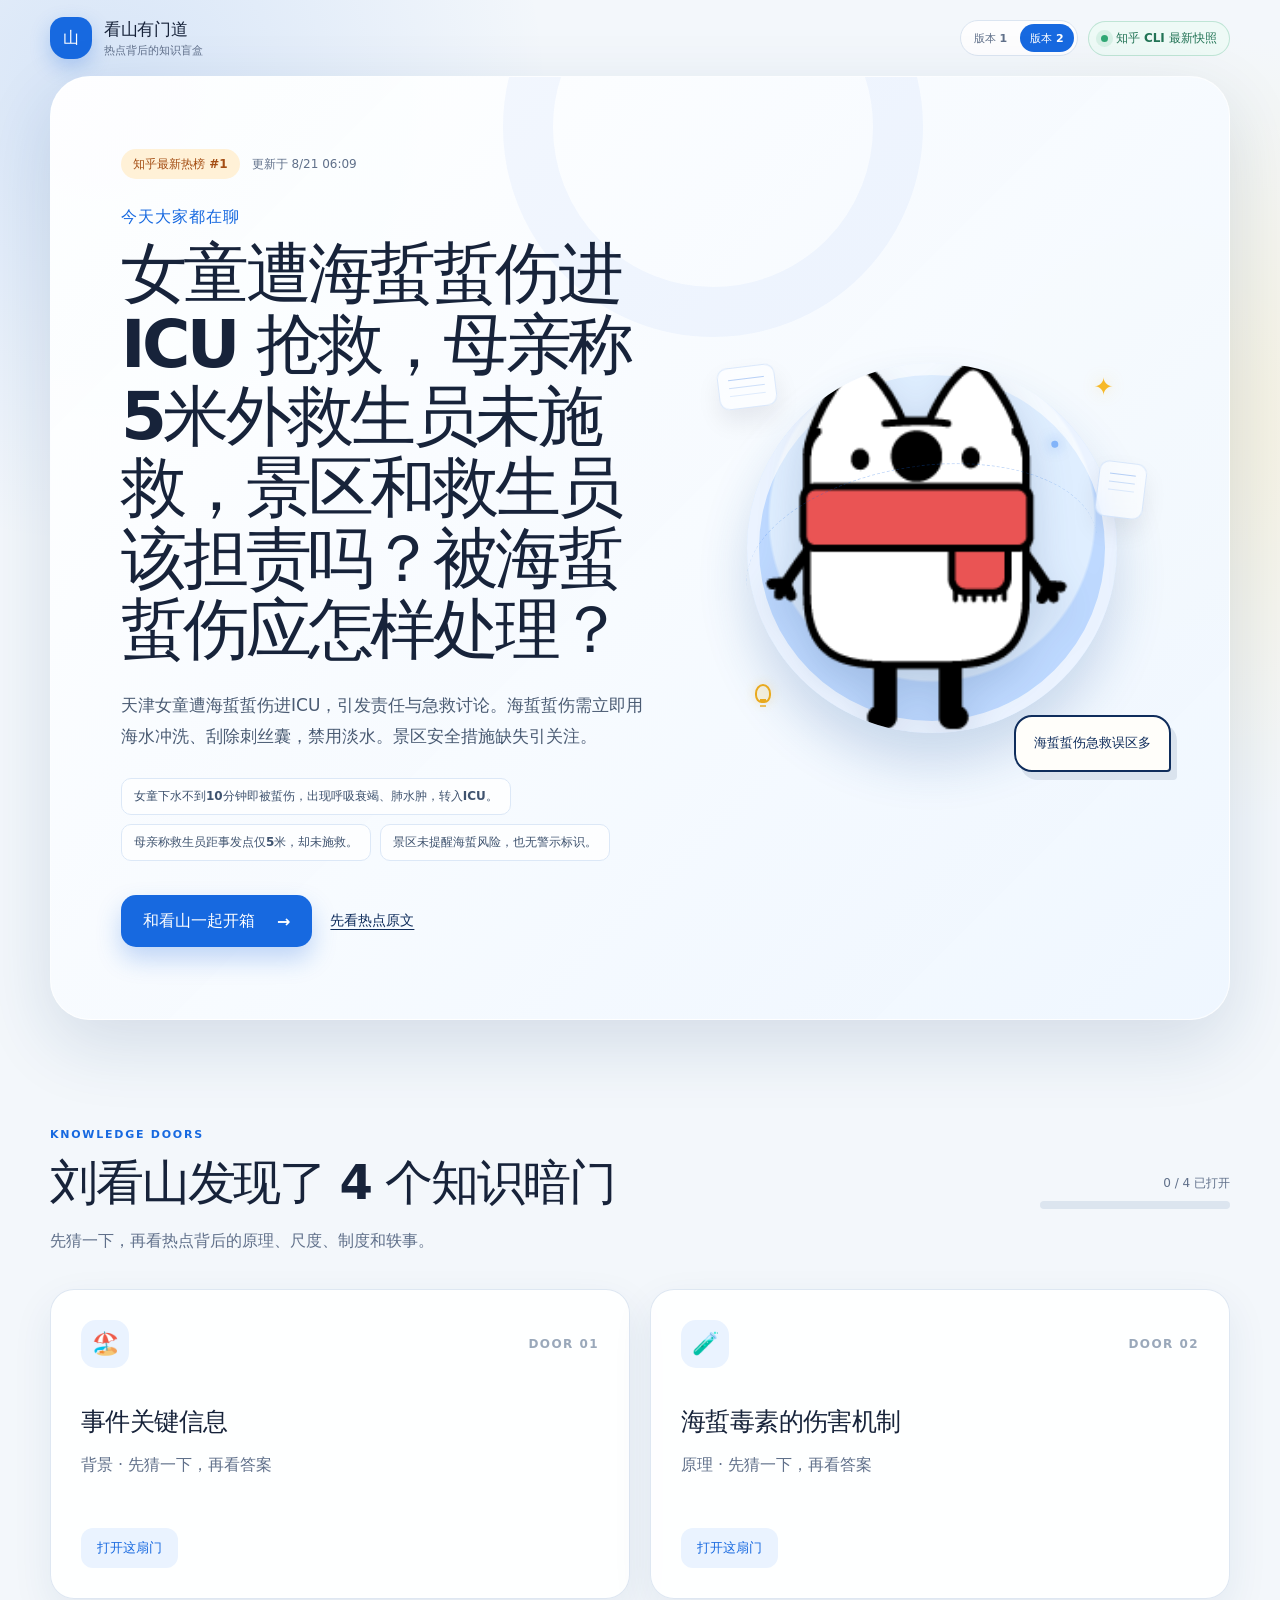
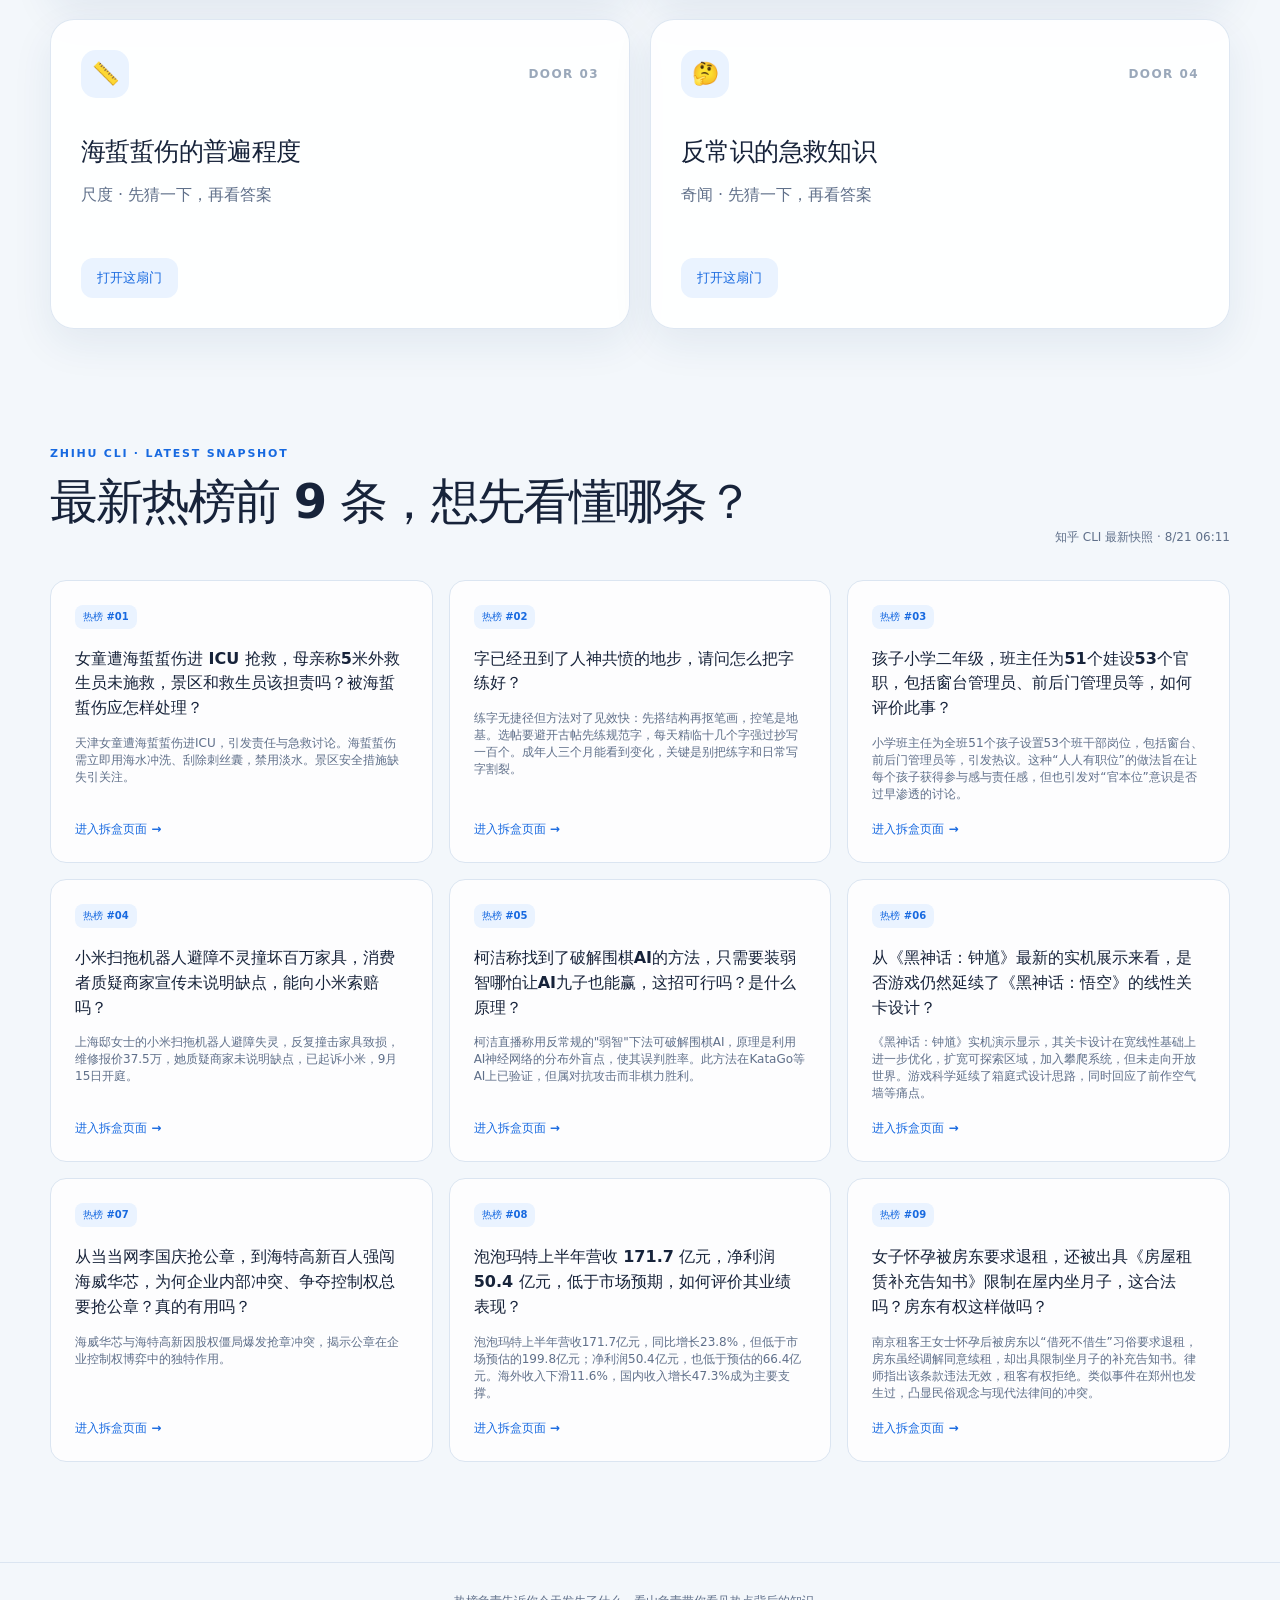
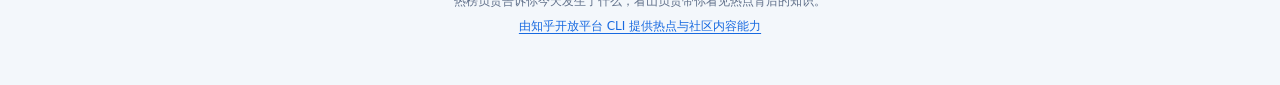
==== commit a9bd7523: "chore: refresh hourly Zhihu hot boxes" ====
--- a/v2/index.html
+++ b/v2/index.html
@@ -1587,7 +1587,7 @@
   return Number.isNaN(date.valueOf()) ? "时间待确认" : formatter.format(date);
 }
 
-const embeddedData = {"data/hot-pages.json":{"generatedAt":"2026-08-21T05:05:20.864Z","source":"Zhihu official CLI","items":[{"id":"hot-1-2c5580c9","updatedAt":"2026-08-21T05:02:41.442Z","mode":"zhihu-cli-answer","topic":{"rank":"知乎最新热榜 #1","shortTitle":"海蜇蜇伤急救指南","title":"女童遭海蜇蜇伤进 ICU 抢救，母亲称5米外救生员未施救，景区和救生员该担责吗？被海蜇蜇伤应怎样处理？","summary":"女童遭海蜇蜇伤进ICU，引发对景区安全责任的讨论。海蜇蜇伤处理有讲究，错误急救会加重伤情。了解正确步骤和预防方法，关键时刻能救命。","facts":["海蜇蜇伤后应先用海水冲洗，禁用淡水。","儿童、老人及过敏体质者蜇伤后易出现严重症状。","景区和救生员可能因未尽安全保障义务而担责。"],"sourceUrl":"https://www.zhihu.com/question/2073853872498374552","thumbnailUrl":"https://pic2.zhimg.com/v2-5e140e0387532f54984f2c868f445bd9.jpg","talkOpener":"最近有个新闻，小女孩被海蜇蜇伤进了ICU，你知道被海蜇蜇了该怎么处理吗？","visualTokens":["海蜇","急救","责任"],"bubble":"海蜇蜇伤急救误区多","boxes":[{"id":"door-1","label":"背景","icon":"🏖️","clue":"海蜇蜇伤高发季","question":"海蜇蜇伤在我国沿海地区的高发季节是？","options":["A. 春季3-5月","B. 夏季7-9月","C. 冬季12-2月"],"answer":1,"answerNote":"海蜇在夏季7-9月进入活跃高峰期，此时海边游玩者众多，蜇伤事件频发。","headline":"夏季是海蜇蜇伤高发期","explanation":["海蜇在温暖季节繁殖活跃，夏季数量激增。","7-9月正值海滨旅游旺季，人海接触概率大增。","雨后、大潮过后海蜇更易靠近岸边。"],"misconception":"只有深海才有海蜇，浅水区安全。实际上海蜇常在近岸出现。","talkLine":"夏天去海边玩，一定要小心海蜇，7到9月是它们最活跃的时候。","sources":[{"title":"知乎热榜原文","url":"https://www.zhihu.com/question/2073853872498374552"}]},{"id":"door-2","label":"原理","icon":"🧪","clue":"为什么不能淡水冲洗","question":"被海蜇蜇伤后，为什么不能用淡水冲洗伤口？","options":["A. 淡水会稀释毒液","B. 淡水刺激刺细胞释放更多毒液","C. 淡水会感染伤口"],"answer":1,"answerNote":"淡水渗透压低，会改变刺细胞内渗透压，导致未发射的刺细胞大量发射，释放更多毒液，加重伤情。","headline":"淡水冲洗会加重海蜇蜇伤","explanation":["海蜇触手上的刺细胞在淡水中会因渗透压差而爆裂。","爆裂瞬间释放大量毒素，导致伤情急剧加重。","正确做法是用海水冲洗，并用卡片等刮除残留触手。"],"misconception":"用淡水冲洗干净更卫生？错，这会适得其反。","talkLine":"记住，被海蜇蜇了千万别用淡水冲，用海水冲才对。","sources":[{"title":"知乎热榜原文","url":"https://www.zhihu.com/question/2073853872498374552"}]},{"id":"door-3","label":"尺度","icon":"📏","clue":"海蜇蜇伤严重程度","question":"被海蜇蜇伤后，出现哪种症状需要立即就医？","options":["A. 局部红肿疼痛","B. 皮肤出现红色鞭痕","C. 呼吸困难、胸闷"],"answer":2,"answerNote":"呼吸困难、胸闷可能是过敏性休克或肺水肿的前兆，属于危及生命的重症，必须立刻就医。","headline":"这些症状提示海蜇蜇伤危险","explanation":["轻度蜇伤表现为局部刺痛、红肿、红斑，一般可自行处理。","中度症状包括大面积红肿、水疱、头晕、恶心等。","重度症状如呼吸困难、血压下降、意识模糊，需紧急抢救。"],"misconception":"蜇伤后只痒不痛就没大事？过敏反应可能延迟出现，不能掉以轻心。","talkLine":"如果被海蜇蜇了出现呼吸困难，那可不是小事，得立刻去医院。","sources":[{"title":"知乎热榜原文","url":"https://www.zhihu.com/question/2073853872498374552"}]},{"id":"door-4","label":"奇闻","icon":"🤯","clue":"海蜇碎片仍会蜇人","question":"关于死亡海蜇的蜇伤能力，以下哪种说法正确？","options":["A. 死亡海蜇不再有毒","B. 死亡海蜇触手碎片仍能蜇人","C. 只有活海蜇才会蜇人"],"answer":1,"answerNote":"即使海蜇死亡，其触手碎片在湿润状态下刺细胞仍有活性，接触后仍可释放毒素蜇伤人体。","headline":"死海蜇也能蜇人","explanation":["海蜇触手上的刺细胞离开本体后仍能存活一段时间。","被冲上海滩的海蜇碎片，只要保持湿润，就有蜇伤能力。","所以看到沙滩上的海蜇，无论死活都不要触碰。"],"misconception":"死亡的海蜇没有危险？事实上，它们的触手依然有活性。","talkLine":"以后看到沙滩上搁浅的海蜇，可别好奇去碰，就算死了也能蜇人。","sources":[{"title":"知乎热榜原文","url":"https://www.zhihu.com/question/2073853872498374552"}]}]}},{"id":"hot-2-d9e04d1b","updatedAt":"2026-08-21T05:02:55.728Z","mode":"zhihu-cli-answer","topic":{"rank":"知乎最新热榜 #2","shortTitle":"字丑自救指南","title":"字已经丑到了人神共愤的地步，请问怎么把字练好？","summary":"一手丑字想练好，先找对方法再下笔。结构比笔画更重要，选帖忌盲目，控笔是地基，慢写精临胜过抄写，日常用字才是检验标准。","facts":["练字没有捷径，但方法对了三个月能看到明显变化","字丑的根源往往不是笔画不熟，而是结构没立住","每天练30分钟针对性结构，比盲目练3小时更有效"],"sourceUrl":"https://www.zhihu.com/question/25058494","thumbnailUrl":"https://pic4.zhimg.com/v2-828872b0cfc196365d7b46bb2ef1fca7.jpg","talkOpener":"我最近看知乎上说，字丑十个有九个是结构问题，不是笔画问题，你知道吗？","visualTokens":["结构","控笔","主笔"],"bubble":"字丑？是结构没开窍！","boxes":[{"id":"door-1","label":"背景","icon":"📜","clue":"古人练字也愁","question":"古代读书人练字最常用的入门方法是？","options":["A. 直接临摹名家碑帖","B. 先练红模描红","C. 自由书写找感觉"],"answer":1,"answerNote":"古代蒙学练字从描红（红模）开始，用印好的红字范本覆盖薄纸描写，相当于今天的凹槽字帖，是入门基本功。","headline":"古人练字也有“字帖”","explanation":["描红是古代私塾启蒙标配，先练手稳和基本笔画","进阶后才临帖，对照名家碑帖分析结构、笔法","现代人一上来就临古帖，反而容易挫败放弃"],"misconception":"以为古人直接上手就写名帖，其实他们也是从描红一步步来的。","talkLine":"原来古人练字也是从描红开始，跟咱小时候写凹槽字帖差不多。","sources":[{"title":"知乎热榜原文","url":"https://www.zhihu.com/question/25058494"}]},{"id":"door-2","label":"原理","icon":"🏗️","clue":"七分结构三分笔法","question":"硬笔行书练字，核心要抓什么？","options":["A. 笔画的顿挫细节","B. 字的间架结构","C. 运笔速度"],"answer":1,"answerNote":"行书讲究动态平衡，结构对了字立刻工整大气，笔画细节反而其次。“七分看结构，三分看笔法”是核心逻辑。","headline":"结构是汉字颜值的密码","explanation":["左右结构要左收右放、左低右高，避免呆板","上下结构上紧下松，稳住重心不头重脚轻","中宫收紧、主笔突出，字才有筋骨不软塌"],"misconception":"很多人疯狂描笔画，忽略结构，结果越练越丑。","talkLine":"我练字好久没进步，后来才知道是结构没搞对，白费力气。","sources":[{"title":"知乎热榜原文","url":"https://www.zhihu.com/question/25058494"}]},{"id":"door-3","label":"尺度","icon":"⏱️","clue":"慢就是快，少就是多","question":"高效练字每天推荐写多少字？","options":["A. 写满一整页田字格","B. 只练10-20个高频字","C. 写越多越好"],"answer":1,"answerNote":"每天选10-20个典型结构的高频字，吃透规律举一反三，比通篇抄一页有效十倍。","headline":"每日定量，不贪多","explanation":["选包含典型结构的字，如左右结构“好、情”，上下结构“花、想”","每个字慢写精临，对比字帖找差距，直到满意","每天30分钟定时练习，比隔三差五练3小时效果好"],"misconception":"以为写得越多越好，结果潦草敷衍，养成了坏习惯。","talkLine":"练字真的不在多，每天认真写十几个字就够了。","sources":[{"title":"知乎热榜原文","url":"https://www.zhihu.com/question/25058494"}]},{"id":"door-4","label":"奇闻","icon":"🪶","clue":"树叶也能练书法","question":"用树叶茎在地上摆字来练书法，属于什么练习方法？","options":["A. 控笔练习","B. 结构练习","C. 读帖练习"],"answer":1,"answerNote":"在两条45度斜线附近微调撇捺角度，摆出字形，专门练结构比例，趣味性和效果兼备。","headline":"练字可以不用纸笔","explanation":["用非书写工具摆字，专注字形结构和比例","传统方法有“杖书”，地上写字练大字架构","跳出纸笔限制，反而能打开新思路"],"misconception":"以为练字必须笔+纸，其实思维和方法才是核心。","talkLine":"练字居然还能用树叶在地上摆，太神奇了吧。","sources":[{"title":"知乎热榜原文","url":"https://www.zhihu.com/question/25058494"}]}]}},{"id":"hot-3-bbdf559a","updatedAt":"2026-08-21T05:03:07.490Z","mode":"zhihu-cli-answer","topic":{"rank":"知乎最新热榜 #3","shortTitle":"51个娃53个官","title":"孩子小学二年级，班主任为51个娃设53个官职，包括窗台管理员、前后门管理员等，如何评价此事？","summary":"四川一班主任为二年级全班51名学生设置53个班干部岗位，从窗台管理员到灯长，人人有职。此举旨在让每个孩子获得归属感，但也引发对形式主义与官本位意识的讨论。","facts":["岗位数量超过学生人数，确保人人有职。","岗位涵盖窗台、前后门、饮水机等日常事务。","类似做法在美国小学也有，如书包管理员。"],"sourceUrl":"https://www.zhihu.com/question/552899415","thumbnailUrl":"https://pic3.zhimg.com/v2-006abf9e1dea51738c9b0af7b634263a.jpg","talkOpener":"你小时候当过什么奇怪的班干部？","visualTokens":["窗台","灯长","人人有官"],"bubble":"人人有官当，是教育创新还是形式主义？","boxes":[{"id":"door-1","label":"背景","icon":"📚","clue":"事件起因","question":"为什么班主任要设这么多岗位？","options":["A. 为了公平，让每个孩子都有参与感","B. 为了减轻自己的管理负担","C. 为了迎合家长攀比心理"],"answer":0,"answerNote":"老师目的是让每个孩子都感到被需要，培养集体意识。","headline":"人人有事做，事事有人管","explanation":["设置多个岗位能让每个孩子获得班级归属感。","通过具体事务培养责任感和自理能力。","避免只有少数优等生得到公开肯定。"],"misconception":"以为老师是为了省事，其实是教育理念的体现。","talkLine":"原来当官不只是荣誉，更是一份责任。","sources":[{"title":"知乎热榜原文","url":"https://www.zhihu.com/question/552899415"}]},{"id":"door-2","label":"原理","icon":"🧠","clue":"教育心理学","question":"这种做法的心理学依据是什么？","options":["A. 马斯洛需求层次理论","B. 行为主义强化理论","C. 认知发展理论"],"answer":0,"answerNote":"马斯洛需求层次中，归属与尊重需求是儿童成长的重要部分。","headline":"每个孩子都需要被看见","explanation":["被需要的感觉能提升儿童的自尊和自信。","承担岗位能让孩子体验责任和成就感。","归属感是班级凝聚力的基础。"],"misconception":"有人误以为这是培养官瘾，其实是满足基本心理需求。","talkLine":"当孩子说“我是窗台管理员”时，他其实在说“我被需要”。","sources":[{"title":"知乎热榜原文","url":"https://www.zhihu.com/question/552899415"}]},{"id":"door-3","label":"尺度","icon":"🔢","clue":"数据对比","question":"班级岗位设置多少合适？","options":["A. 越多越好，人人有岗","B. 适合班级人数，不刻意增设","C. 只设传统职位，精简为上"],"answer":1,"answerNote":"岗位数量应匹配实际班级事务，避免为设岗而设岗。","headline":"岗位数量与事务匹配","explanation":["本例中岗位数略多于人数，但每个岗位都有具体事务。","过多闲职会导致形式化，失去教育意义。","岗位应服务于班级管理，而非制造头衔。"],"misconception":"以为岗位越多越好，但若无事可做，反而削弱责任感。","talkLine":"岗位不在多，而在于让孩子真正做点事。","sources":[{"title":"知乎热榜原文","url":"https://www.zhihu.com/question/552899415"}]},{"id":"door-4","label":"奇闻","icon":"🗺️","clue":"全球趣事","question":"其他国家也有类似做法吗？","options":["A. 美国小学有书包管理员","B. 日本小学有厕所长","C. 英国小学有门长"],"answer":0,"answerNote":"美国小学设有书包管理员等岗位，负责监督书包摆放。","headline":"全球小学的趣味岗位","explanation":["美国小学有书包班长、糖果分发员等。","日本小学通常全员参与打扫，不设特定官职。","不同文化对班级管理的理解差异很大。"],"misconception":"以为这只有中国才有，其实各国都有类似实践。","talkLine":"原来美国小学生也要当“书包管理员”啊！","sources":[{"title":"知乎热榜原文","url":"https://www.zhihu.com/question/552899415"}]}]}},{"id":"hot-4-fdf609f1","updatedAt":"2026-08-21T05:03:19.535Z","mode":"zhihu-cli-answer","topic":{"rank":"知乎最新热榜 #4","shortTitle":"扫地机撞坏百万家具","title":"小米扫拖机器人避障不灵撞坏百万家具，消费者质疑商家宣传未说明缺点，能向小米索赔吗？","summary":"上海邸女士的小米扫拖机器人避障失灵，反复撞击并剐蹭价值百万的家具，维修报价37.5万元。她起诉商家未说明缺点，案件已立案，9月15日开庭。","facts":["机器人避障故障反复撞击家具，贴边清洁造成剐蹭。","家具维修报价达37.5万元，邸女士要求小米赔偿。","上海静安法院已立案，9月15日开庭。"],"sourceUrl":"https://www.zhihu.com/question/2073796382792443105","thumbnailUrl":"https://pic2.zhimg.com/v2-914749963460a2bdb6e603d4d4812271.jpg","talkOpener":"你听说了吗？有台扫地机器人把人家百万家具撞坏了，这事儿你觉得该谁负责？","visualTokens":["避障","索赔","家居"],"bubble":"避障失灵撞坏百万家具","boxes":[{"id":"door-1","label":"背景","icon":"🏠","clue":"事件始末与纠纷核心","question":"邸女士主要因哪两点对小米产生不满？","options":["A. 机器噪音大且耗电","B. 避障失灵和贴边刮擦","C. 扫不干净且易卡困"],"answer":1,"answerNote":"摘要明确提到避障故障和贴边清洁剐蹭是导致家具受损的直接原因。","headline":"扫地机也有“马路杀手”瞬间","explanation":["避障系统依赖传感器和算法，但复杂家具环境易误判。","贴边清洁为保证覆盖率，可能因压力或位置偏差产生刮擦。","此类纠纷涉及产品缺陷与使用说明充分性，法律上需逐一认定。"],"misconception":"认为扫地机避障能100%识别所有障碍物。","talkLine":"扫地机虽聪明，但面对复杂家具环境也可能失手，选对模式和设置很重要。","sources":[{"title":"知乎热榜原文","url":"https://www.zhihu.com/question/2073796382792443105"}]},{"id":"door-2","label":"原理","icon":"📡","clue":"避障技术为何会失灵","question":"扫地机器人避障主要依赖哪种技术组合？","options":["A. 激光雷达+视觉传感器","B. 纯机械碰撞缓冲","C. 红外遥控信号"],"answer":0,"answerNote":"现代扫地机避障通常融合激光雷达测距和视觉识别，但仍有盲区。","headline":"它用什么‘眼睛’看世界","explanation":["激光雷达发射激光测距，构建房间轮廓。","视觉传感器捕捉物体图像，依赖AI识别类型。","光线、颜色、反光材质都可能干扰识别精度。"],"misconception":"很多用户以为避障是百分百可靠的。","talkLine":"其实扫地机‘眼睛’也有盲区，反光或深色家具容易骗过它。","sources":[{"title":"知乎热榜原文","url":"https://www.zhihu.com/question/2073796382792443105"}]},{"id":"door-3","label":"尺度","icon":"📏","clue":"37.5万元维修费多高","question":"37.5万元的家具维修费相当于哪种量级？","options":["A. 一台高配轿车","B. 三线城市一套房首付","C. 以上都接近"],"answer":2,"answerNote":"37.5万元接近一台高配轿车，也接近某些城市首付，可见损失之大。","headline":"一次剐蹭≈一辆车","explanation":["高端实木或皮质家具修复成本极高，需原厂材料与技师。","37.5万可覆盖中档新车或部分区域首付。","此案例凸显智能家居失误可能带来异常高昂的连带损失。"],"misconception":"认为家具维修比买新便宜很多。","talkLine":"别小看刮痕，高端家具修复报价能吓你一跳。","sources":[{"title":"知乎热榜原文","url":"https://www.zhihu.com/question/2073796382792443105"}]},{"id":"door-4","label":"奇闻","icon":"⚖️","clue":"类似索赔案多吗","question":"历史上因机器人损坏财物而起诉的案例常见吗？","options":["A. 罕见，但已有先例","B. 非常多，屡见不鲜","C. 从未有过"],"answer":0,"answerNote":"智能设备损害财产纠纷较少，但近年随着设备普及，偶有报道，多庭外和解。","headline":"机器闯祸索赔成新课题","explanation":["法律对AI产品责任认定尚在发展中。","消费者依据合同或侵权法规主张赔偿，举证难度较大。","本案件或将提供相关司法参考。"],"misconception":"以为机器人闯祸只能自认倒霉。","talkLine":"机器人犯错，法律上责任归属还挺有讲究的。","sources":[{"title":"知乎热榜原文","url":"https://www.zhihu.com/question/2073796382792443105"}]}]}},{"id":"hot-5-684c666d","updatedAt":"2026-08-21T05:03:31.786Z","mode":"zhihu-cli-answer","topic":{"rank":"知乎最新热榜 #5","shortTitle":"屏幕时间与认知新发现","title":"怎么看待芬兰研究人员发现儿童的屏幕时间与青少年时期认知处理能力的正向统计关联？","summary":"芬兰8年追踪研究发现，儿童期屏幕时间较多与青春期认知处理更好相关，但非因果。屏幕内容、类型及体力活动方式共同影响，结果复杂且需谨慎解读。","facts":["260名芬兰儿童从6-9岁追踪至15.8岁","平均每日屏幕时间约345分钟","研究控制了父母教育、早期认知等变量"],"sourceUrl":"https://www.zhihu.com/question/2072964563851658129","thumbnailUrl":"https://pic1.zhimg.com/v2-bf94b3086ee295327f26c1a9b467a640.jpg","talkOpener":"最近有个研究说孩子多看屏幕反而更聪明，你听说了吗？","visualTokens":["屏幕","认知","芬兰"],"bubble":"屏幕时长≠认知好坏？","boxes":[{"id":"door-1","label":"背景","icon":"📋","clue":"PANIC研究是什么","question":"PANIC研究主要是关于什么的？","options":["儿童体力活动与营养","儿童屏幕使用与视力","青少年心理健康与睡眠"],"answer":0,"answerNote":"PANIC是Physical Activity and Nutrition in Children的缩写，即儿童体力活动与营养研究。","headline":"芬兰PANIC研究：儿童健康追踪8年","explanation":["PANIC研究始于2007年，长期追踪儿童体力活动、饮食与代谢健康","本次分析纳入260名儿童，从6-9岁追踪至青少年期","数据包括问卷、设备测量及认知测试，多维度评估"],"misconception":"该研究只关注屏幕时间，实际上它涵盖体力活动、久坐行为及营养多方面","talkLine":"你知道吗？芬兰这个研究项目跟踪了孩子们整整8年，不光看屏幕，还看运动和饮食。","sources":[{"title":"知乎热榜原文","url":"https://www.zhihu.com/question/2072964563851658129"}]},{"id":"door-2","label":"原理","icon":"🧠","clue":"屏幕时间怎会关联认知？","question":"研究中屏幕时间与认知正相关的可能机制是什么？","options":["屏幕活动促进主动思考","屏幕蓝光刺激大脑","屏幕时间减少睡眠"],"answer":0,"answerNote":"研究者推测，孩子屏幕上的活动类型（如学习、解决问题）可能支持认知，而非屏幕本身。","headline":"屏幕内容比时长更关键","explanation":["屏幕时间包含看电视、玩游戏、学习等多种活动","主动参与的屏幕活动（如编程、策略游戏）可能锻炼认知","被动观看或刷短视频可能无益甚至有害"],"misconception":"研究证明屏幕时间直接让大脑变聪明，实际上仅显示关联，可能反向因果或混杂因素","talkLine":"其实科学家说，不是屏幕时间本身，而是你在屏幕上做什么才重要。","sources":[{"title":"知乎热榜原文","url":"https://www.zhihu.com/question/2072964563851658129"}]},{"id":"door-3","label":"尺度","icon":"📊","clue":"效应量0.187是什么水平","question":"研究中屏幕时间与认知的关联效应量约0.187，这表示？","options":["弱关联","强关联","无关联"],"answer":0,"answerNote":"0.187属于小效应量，说明关联存在但强度不大。","headline":"0.187：小效应却引发热议","explanation":["效应量越小，实际影响越有限","统计显著不等于实际重要，需结合上下文解释","类似效应量在心理教育学研究中常见但常被夸大"],"misconception":"只要p值显著就代表效果很大，实际上效应量才是衡量大小的重要指标","talkLine":"别看新闻标题吓人，其实这个研究的关联强度只有0.187，算很小的效应了。","sources":[{"title":"知乎热榜原文","url":"https://www.zhihu.com/question/2072964563851658129"}]},{"id":"door-4","label":"奇闻","icon":"🔄","clue":"因果反转？","question":"研究可能存在的反向因果是什么？","options":["认知好的孩子更多用屏幕","屏幕时间导致认知下降","体力活动影响认知"],"answer":0,"answerNote":"可能认知能力强的孩子更愿意或更擅长使用数字设备，因此屏幕时间更多。","headline":"是屏幕让人聪明，还是聪明人爱屏幕？","explanation":["研究无法排除反向因果：聪明孩子可能更早接触复杂数字内容","基线认知虽有控制，但8年间认知变化未被重复测量","仅一次终点测量，难以确定方向性"],"misconception":"屏幕时间导致认知提高是定论，实际因果方向仍待研究","talkLine":"这研究有意思的地方在于，可能不是屏幕让孩子聪明，而是聪明孩子更爱用屏幕。","sources":[{"title":"知乎热榜原文","url":"https://www.zhihu.com/question/2072964563851658129"}]}]}},{"id":"hot-6-2f3287ef","updatedAt":"2026-08-21T05:03:42.865Z","mode":"zhihu-cli-answer","topic":{"rank":"知乎最新热榜 #6","shortTitle":"孕期租房权益","title":"女子怀孕被房东要求退租，还被出具《房屋租赁补充告知书》限制在屋内坐月子，这合法吗？房东有权这样做吗？","summary":"南京王女士怀孕后被房东以“借死不借生”风俗要求搬离，房东出具限制坐月子的补充告知书。律师称此条款不合法，租客有权拒绝，房东单方面解约属违约。","facts":["房东以“借死不借生”风俗要求怀孕租客搬离，被指歧视。","补充告知书禁止租客在屋内坐月子、留宿月嫂等，法院认为无效。","类似事件在郑州等地发生，律师强调民俗不得凌驾于法律之上。"],"sourceUrl":"https://www.zhihu.com/question/2073852156734436581","thumbnailUrl":"https://pic3.zhimg.com/v2-d2cb0a263ac6a7835d1e3c127d5b3156.jpg","talkOpener":"最近南京有个新闻，孕妇被房东赶走，说是怕‘借死不借生’的风俗，你觉得这合法吗？","visualTokens":["孕妇","房东","合同"],"bubble":"借死不借生？法律不认！","boxes":[{"id":"door-1","label":"背景","icon":"🏠","clue":"南京孕妇租房风波","question":"事件发生在哪个城市？","options":["郑州","南京","杭州"],"answer":1,"answerNote":"据荔枝新闻，事件发生在南京。","headline":"南京孕妇租房遭拒","explanation":["王女士夫妇今年7月租房，8月入住后被房东发现怀孕。","房东要求一周内搬走，理由是“借死不借生”风俗。","经社区调解后，房东出具限制坐月子的补充告知书。"],"misconception":"有人以为房东有权规定房屋用途，但法律禁止歧视性条款。","talkLine":"在南京租房，房东竟然不准孕妇坐月子？","sources":[{"title":"知乎热榜原文","url":"https://www.zhihu.com/question/2073852156734436581"}]},{"id":"door-2","label":"原理","icon":"⚖️","clue":"关键原理","question":"民法典哪条规定民事行为不违反公序良俗？","options":["第143条","第577条","第703条"],"answer":0,"answerNote":"《民法典》第143条要求民事法律行为不违反法律强制性规定和公序良俗。","headline":"公序良俗条款","explanation":["禁止孕妇坐月子违背公序良俗，依据民法典第143条无效。","《妇女权益保障法》第42条禁止基于生育状态的歧视。","补充告知书属于单方面加义务，租客可拒签。"],"misconception":"以为合同自由可排除法律保护，但强制性保护不能放弃。","talkLine":"法律面前，风俗迷信可不管用。","sources":[{"title":"知乎热榜原文","url":"https://www.zhihu.com/question/2073852156734436581"}]},{"id":"door-3","label":"尺度","icon":"📏","clue":"数字尺度","question":"据腾讯新闻，郑州丁女士的押金是多少？","options":["1000元","2000元","3000元"],"answer":1,"answerNote":"报道中明确押金为2000元。","headline":"2000元押金之争","explanation":["丁女士租期三年，因怀孕被要求搬走，房东扣押金。","律师称房东无权扣押，租客无提前告知怀孕义务。","押金仅用于担保房屋损坏和费用，不能随意扣。"],"misconception":"有人误以为房东可因合同未到期扣押金，但需租客违约才行。","talkLine":"两千块押金，说扣就扣？法律不答应。","sources":[{"title":"知乎热榜原文","url":"https://www.zhihu.com/question/2073852156734436581"}]},{"id":"door-4","label":"奇闻","icon":"👻","clue":"反常识","question":"“借死不借生”中，房东认为什么会带走好运？","options":["新生儿","德高望重者","嫁娶队伍"],"answer":0,"answerNote":"农村说法认为新生儿会吸走房主家气运。","headline":"借死不借生民俗","explanation":["部分地区认为死人留下气运，新生儿吸走好运。","这是封建迷信，无科学依据。","律师强调民俗不能作为解除合同依据。"],"misconception":"以为民俗可凌驾法律，实则不能侵犯他人权益。","talkLine":"居然有‘借死不借生’的说法，你敢信？","sources":[{"title":"知乎热榜原文","url":"https://www.zhihu.com/question/2073852156734436581"}]}]}},{"id":"hot-7-89e626c6","updatedAt":"2026-08-21T05:04:08.625Z","mode":"zhihu-cli-answer","topic":{"rank":"知乎最新热榜 #7","shortTitle":"柯洁称装弱智可赢围棋AI","title":"柯洁称找到了破解围棋AI的方法，只需要装弱智哪怕让AI九子也能赢，这招可行吗？是什么原理？","summary":"柯洁直播称可通过刻意下出违背棋理的“臭棋”诱导AI误判，利用其算法缺陷实现逆转，甚至让九子也能赢。该方法本质是利用AI对非理性行棋缺乏应对能力的对抗攻击，并非棋力胜利。","facts":["柯洁称装弱智就能赢AI围棋，让九子也能赢。","原理是利用AI默认对手理性行棋，面对反常落子会误判。","学术圈2022年已证实类似对抗攻击可击溃主流围棋AI。"],"sourceUrl":"https://www.zhihu.com/question/2073421689262532035","thumbnailUrl":"https://pic4.zhimg.com/v2-df3fa93eb6deb8efeb00ff7daa00ed4f.png","talkOpener":"最近柯洁说装弱智能赢围棋AI，你听说了吗？这招居然还真有原理。","visualTokens":["装弱","AI","围棋漏洞"],"bubble":"AI也有被“装菜”骗过的时候","boxes":[{"id":"door-1","label":"背景","icon":"📜","clue":"这事的来龙去脉是什么？","question":"柯洁称找到破解围棋AI方法是在什么场合提出的？","options":["A. 正式比赛赛后采访","B. 个人直播中","C. 学术研讨会上"],"answer":1,"answerNote":"柯洁是在个人直播中分享这一发现的，并非正式比赛或学术场合。","headline":"柯洁直播自曝破解法","explanation":["柯洁在直播中称已找到战胜顶级围棋AI的“特殊思路”。","他将其戏称为“装唐阴他一手”，即刻意下出离谱的棋。","他坦言若当年对AlphaGo时掌握此法，或许有机会获胜。"],"misconception":"这不是一个严肃的学术发布，而是棋手在直播中的经验分享和调侃。","talkLine":"原来搞半天是直播里说的，我还以为他真去跟AI约战了。","sources":[{"title":"知乎热榜原文","url":"https://www.zhihu.com/question/2073421689262532035"}]},{"id":"door-2","label":"原理","icon":"⚙️","clue":"为什么“装傻”能骗过AI？","question":"装弱智能击败围棋AI的核心原理是什么？","options":["A. AI计算力突然下降","B. 人类棋力突然变强","C. 利用AI对非理性行棋的误判"],"answer":2,"answerNote":"AI默认对手会理性行棋，面对从未见过的离谱走法，其概率评估模型会失灵，误判自己大优，从而忽视自身大龙死活。","headline":"AI败于“非理性”盲点","explanation":["围棋AI的评估体系建立在对手追求最优行棋的预设上。","当人类持续走出训练数据中极少出现的“臭棋”，AI模型便产生偏移。","AI自信地误判局面，直到大龙被提时才反应过来。"],"misconception":"AI不是看不懂死活，而是“无法相信”对手会如此行棋，导致判断崩塌。","talkLine":"这就像AI见多了正常人，你突然发疯，它反而懵了。","sources":[{"title":"知乎热榜原文","url":"https://www.zhihu.com/question/2073421689262532035"}]},{"id":"door-3","label":"尺度","icon":"📏","clue":"这招的效果有多大？","question":"据报道，人类棋手利用这套策略最多能让顶级围棋AI多少个子的优势？","options":["A. 三个子","B. 九个子","C. 十三个子"],"answer":1,"answerNote":"柯洁提到日本棋手芝野龙之介运用该策略，能在受让九子的条件下稳定击败顶尖围棋AI。","headline":"让九子也能赢的对抗策略","explanation":["柯洁称该策略已经能达到让AI九子也能赢的程度。","这一现象的早期版本在2022年由FAR AI研究团队验证。","这属于针对算法弱点的对抗攻击，并非常规棋力胜利。"],"misconception":"这并非说人类棋力已反超AI，而是特定策略下的漏洞利用。","talkLine":"让九子都能赢，这已经不是下棋了，是在找AI的系统漏洞了。","sources":[{"title":"知乎热榜原文","url":"https://www.zhihu.com/question/2073421689262532035"}]},{"id":"door-4","label":"奇闻","icon":"🤯","clue":"还有哪些类似的AI“翻车”案例？","question":"以下哪件事与柯洁发现AI漏洞的本质最为相似？","options":["A. AI在标准测试中得分极高","B. 给AI看贴纸让它把猫认成狗","C. AI下棋时因网络卡顿而输棋"],"answer":1,"answerNote":"AI图像识别中，细微扰动或贴纸可导致AI将物体错误分类，这与围棋AI面对非理性行棋而误判本质相同，都是利用算法对“异常输入”的脆弱性。","headline":"AI的“盲区”欺骗并非围棋独有","explanation":["对抗攻击是AI领域的常见现象，图像识别中已有大量验证。","大模型的“幻觉”也源于对未见模式的错误外推。","柯洁的发现本质上属于AI对抗样本在围棋领域的具体案例。"],"misconception":"AI并非无所不能，它在面对训练数据之外的“异常情况”时，可能表现得非常脆弱。","talkLine":"看来AI的弱点都差不多，就怕你不按套路出牌。","sources":[{"title":"知乎热榜原文","url":"https://www.zhihu.com/question/2073421689262532035"}]}]}},{"id":"hot-8-2aff3027","updatedAt":"2026-08-21T05:05:20.861Z","mode":"zhihu-cli-answer","topic":{"rank":"知乎最新热榜 #8","shortTitle":"监狱式待岗工位引热议","title":"男子不接受公司主动离职安排，公司设「监狱式待岗工位」，每日打卡四次并接受监控，公司这么做合适吗？","summary":"深圳一员工因项目收缩被公司劝退，拒绝后遭遇“监狱式待岗工位”：玻璃幕墙暴晒、每日四次打卡、监控下办公，公司按最低工资发薪。法律专家指出，公司若随意变更工作条件，可能构成变相逼迫员工离职，涉嫌违法。","facts":["公司单方面安排待岗，员工未接受。","待岗工位距员工住所约50公里，条件苛刻。","公司按深圳市最低工资标准（2700元/月）发放薪酬。"],"sourceUrl":"https://www.zhihu.com/question/2073722027542893779","thumbnailUrl":"https://pic2.zhimg.com/v2-cc54379919814a0df73623f5a8529741.jpg","talkOpener":"最近有个新闻挺离谱的，公司为了逼员工主动离职，竟然设了个‘监狱式待岗工位’，你怎么看？","visualTokens":["待岗","工位","监控"],"bubble":"公司能否强制待岗？","boxes":[{"id":"door-1","label":"背景","icon":"🏢","clue":"事件走向与数字","question":"事件中，公司最终为员工提供的待岗工位距离其住所约多少公里？","options":["10公里","30公里","50公里"],"answer":2,"answerNote":"新闻中明确提到，该共享办公室距员工住所约50公里。","headline":"50公里外的待岗工位","explanation":["公司选择在距离员工住所50公里处租赁工位，增加了员工通勤负担。","该工位为玻璃幕墙结构，暴晒后温度高，条件恶劣。","公司要求每日打卡四次并接受监控，明显具有压迫性。"],"misconception":"有人认为公司有权单方面变更工作地点，但实际上如果合同未约定，可能需协商一致。","talkLine":"你知道法律上公司不能随便把员工调去50公里外办公吗？除非合同有约定或协商一致。","sources":[{"title":"知乎热榜原文","url":"https://www.zhihu.com/question/2073722027542893779"}]},{"id":"door-2","label":"原理","icon":"⚖️","clue":"法律上的待岗边界","question":"根据《劳动合同法》，公司可否单方面安排员工待岗并降低工资？","options":["可以，公司有自主经营权","不可以，须协商一致","视公司规模而定"],"answer":1,"answerNote":"法律要求变更劳动合同需双方协商一致，否则员工可拒绝，公司可能构成违法。","headline":"待岗不是公司说了算","explanation":["待岗属于变更劳动合同内容，必须协商一致。","公司单方面安排待岗且降低工资，可能违反《劳动合同法》第三十五条。","员工可向劳动监察部门投诉或申请劳动仲裁。"],"misconception":"很多人以为公司可以随意安排待岗，实际上需要法定理由和协商程序。","talkLine":"记住，公司不能随便让你待岗，法律要求协商一致，不然就是违法。","sources":[{"title":"知乎热榜原文","url":"https://www.zhihu.com/question/2073722027542893779"}]},{"id":"door-3","label":"尺度","icon":"🔢","clue":"最低工资与生活成本","question":"深圳市2026年最低工资标准是多少？","options":["2300元/月","2680元/月","2700元/月"],"answer":2,"answerNote":"深圳2026年9月起执行2700元/月，但事件发生在8月，按当时标准可能稍低。","headline":"2700元/月能活吗？","explanation":["深圳最低工资为2700元/月，但平均房租远超此数。","公司按最低工资发放，可能让员工生活困难。","最低工资不包括加班费、津贴等，仅保基本生活。"],"misconception":"有人认为最低工资够生活，实际上在深圳等城市远远不够。","talkLine":"深圳最低工资2700元，但房租可能就要两三千，公司这么做真是把人往绝路上逼。","sources":[{"title":"知乎热榜原文","url":"https://www.zhihu.com/question/2073722027542893779"}]},{"id":"door-4","label":"奇闻","icon":"🤔","clue":"奇葩待岗手段盘点","question":"哪种做法不属于常见的“变相逼退”手段？","options":["调岗到偏远地区","安排无意义培训","提高绩效奖金"],"answer":2,"answerNote":"提高绩效奖金是激励措施，不属于逼退手段。","headline":"变相逼退的千层套路","explanation":["调岗到偏远地区、安排无意义培训、设置苛刻考勤都是常见逼退手段。","这些手段往往营造压迫环境，迫使员工主动离职。","法律上，员工可保留证据维权。"],"misconception":"很多人以为只有开除才是违法，实际上变相逼退也可能违法。","talkLine":"公司想让你走，花样多得很，但法律保护你，别怕。","sources":[{"title":"知乎热榜原文","url":"https://www.zhihu.com/question/2073722027542893779"}]}]}},{"id":"hot-9-bdd76ab8","updatedAt":"2026-08-21T05:04:51.721Z","mode":"zhihu-cli-answer","topic":{"rank":"知乎最新热榜 #9","shortTitle":"游戏科学十条工作原则","title":"冯骥分享游戏科学内部十条工作原则「好玩是目标，也是底线」，游戏从业者看完这十条准则有什么感受？","summary":"冯骥公布《黑神话：钟馗》实机演示，并分享十条内部工作原则，强调打动自己、好玩底线、远离AIGC等，引发从业者共鸣与讨论。","facts":["《黑神话：钟馗》于2026年8月20日公布15分钟实机演示。","冯骥将其内部十条工作原则公开，作为自省与承诺。","美术总监杨奇表示游戏设计和资产制作将远离AIGC工具。"],"sourceUrl":"https://www.zhihu.com/question/2073725550590257122","thumbnailUrl":"https://pic3.zhimg.com/v2-d916d0c10269aceb2c35ae75535546de.jpg","talkOpener":"你看《黑神话：钟馗》的实机演示了吗？冯骥还公开了他们的十条工作原则，挺有意思的。","visualTokens":["冯骥","十条","黑神话"],"bubble":"游戏科学内部原则引热议","boxes":[{"id":"door-1","label":"背景","icon":"📜","clue":"游戏科学的前世今生","question":"游戏科学成立前五年被冯骥总结为？","options":["A. 东搞西搞，投机取巧","B. 稳扎稳打，厚积薄发","C. 知难而进，精益求精"],"answer":0,"answerNote":"冯骥在2019年年会上用“东搞西搞，投机取巧”总结前五年状态，随后在公司价值观中加上了“知难而进”。","headline":"从“投机取巧”到“知难而进”","explanation":["游戏科学早期曾尝试多种游戏类型，但价值微薄。","2019年公司确立“打动自己”之外，新增“知难而进”。","这成为后续开发《黑神话：悟空》和《钟馗》的核心态度。"],"misconception":"以为游戏科学一开始就瞄准3A大作，实则是从探索中转变。","talkLine":"原来游戏科学早期也走过弯路，难怪冯骥说“难能可贵”。","sources":[{"title":"知乎热榜原文","url":"https://www.zhihu.com/question/2073725550590257122"}]},{"id":"door-2","label":"原理","icon":"⚔️","clue":"战斗系统的设计逻辑","question":"《黑神话：钟馗》的资源机制类似于前作的什么系统？","options":["A. 棍势系统","B. 法力系统","C. 体力系统"],"answer":0,"answerNote":"演示中玩家通过攻击积攒点数，消耗点数释放强力招式，这与《悟空》的“棍势”逻辑一脉相承。","headline":"资源管理驱动攻防节奏","explanation":["攻击积攒点数，消耗点数触发技能，形成攻防循环。","UI左下角为生命/灵力条，右下角为技能栏。","战斗融合剑术、道法、格挡、闪避，策略性更强。"],"misconception":"以为新作完全抛弃前作机制，实则延续并优化了核心设计。","talkLine":"这资源机制和棍势很像，但换成了剑术和道法，更有趣。","sources":[{"title":"知乎热榜原文","url":"https://www.zhihu.com/question/2073725550590257122"}]},{"id":"door-3","label":"尺度","icon":"📏","clue":"从销量到开发周期","question":"《黑神话：悟空》在Steam上的好评率约为多少？","options":["A. 80%","B. 90%","C. 95%"],"answer":2,"answerNote":"据统计，Steam平台好评率长期保持95%以上。","headline":"数字背后的行业标杆","explanation":["《黑神话：悟空》全球销量约3000万份，海外占比过半。","《钟馗》2025年6月启动开发，预计2028年发售。","一年一支预告的节奏，与开发周期相匹配。"],"misconception":"以为3000万是官方确认数字，实际游戏科学称并未达到。","talkLine":"95%好评率，难怪游戏科学敢说“好玩是底线”。","sources":[{"title":"知乎热榜原文","url":"https://www.zhihu.com/question/2073725550590257122"}]},{"id":"door-4","label":"奇闻","icon":"🐯","clue":"骑虎钟馗的灵感来源","question":"视频末尾骑虎钟馗的形象灵感来自什么？","options":["A. 明代《钟馗骑虎图》","B. 清代《捉鬼图》","C. 唐代《钟馗嫁妹》"],"answer":0,"answerNote":"据解析，骑虎钟馗的造型参考了明代画作《钟馗骑虎图》。","headline":"传统绘画融入游戏设计","explanation":["游戏科学从中国神话和古典艺术中汲取灵感。","钟馗形象结合了“洒脱”气质与民间传说。","这种文化转译让游戏更具东方韵味。"],"misconception":"以为游戏形象纯属虚构，实则深植于传统文化。","talkLine":"骑虎钟馗原来有出处，明代画作都有了。","sources":[{"title":"知乎热榜原文","url":"https://www.zhihu.com/question/2073725550590257122"}]}]}}]}};
+const embeddedData = {"data/hot-pages.json":{"generatedAt":"2026-08-21T06:11:24.610Z","source":"Zhihu official CLI","items":[{"id":"hot-1-2c5580c9","updatedAt":"2026-08-21T06:09:47.141Z","mode":"zhihu-cli-answer","topic":{"rank":"知乎最新热榜 #1","shortTitle":"海蜇蜇伤急救指南","title":"女童遭海蜇蜇伤进 ICU 抢救，母亲称5米外救生员未施救，景区和救生员该担责吗？被海蜇蜇伤应怎样处理？","summary":"天津女童遭海蜇蜇伤进ICU，引发责任与急救讨论。海蜇蜇伤需立即用海水冲洗、刮除刺丝囊，禁用淡水。景区安全措施缺失引关注。","facts":["女童下水不到10分钟即被蜇伤，出现呼吸衰竭、肺水肿，转入ICU。","母亲称救生员距事发点仅5米，却未施救。","景区未提醒海蜇风险，也无警示标识。"],"sourceUrl":"https://www.zhihu.com/question/2073853872498374552","thumbnailUrl":"https://pic2.zhimg.com/v2-5e140e0387532f54984f2c868f445bd9.jpg","talkOpener":"最近有孩子在海边被海蜇蜇伤进了ICU，你知道被蜇后第一时间该做什么吗？","visualTokens":["海蜇","急救","责任"],"bubble":"海蜇蜇伤急救误区多","boxes":[{"id":"door-1","label":"背景","icon":"🏖️","clue":"事件关键信息","question":"女童被蜇伤后出现了哪些严重症状？","options":["A. 皮肤红肿","B. 呼吸衰竭、肺水肿","C. 头痛发热"],"answer":1,"answerNote":"女童出现呼吸衰竭、肺水肿，被下病危通知书，转入ICU抢救。","headline":"海蜇蜇伤可致命","explanation":["海蜇毒素可引发严重过敏反应，导致呼吸衰竭和肺水肿。","儿童、过敏体质者风险更高，症状可能在数小时内加重。","延误处理或错误急救会显著增加危险。"],"misconception":"很多人以为海蜇蜇伤只是皮肤问题，其实可危及生命。","talkLine":"海蜇蜇伤不是小事，严重时会要命，得重视起来。","sources":[{"title":"知乎热榜原文","url":"https://www.zhihu.com/question/2073853872498374552"}]},{"id":"door-2","label":"原理","icon":"🧪","clue":"海蜇毒素的伤害机制","question":"为什么被海蜇蜇伤后不能用淡水冲洗？","options":["A. 淡水会刺激刺细胞释放更多毒液","B. 淡水会冲走伤口保护层","C. 淡水会加重疼痛感"],"answer":0,"answerNote":"淡水渗透压低，会使未发射的刺细胞爆裂，释放更多毒素，加重伤情。","headline":"淡水是毒液释放的催化剂","explanation":["海蜇触手上有刺丝囊，内含毒液，接触后注入皮肤。","低渗液体（如淡水）会改变渗透压，导致刺细胞大量发射。","正确做法是用海水冲洗，再刮除残留触手。"],"misconception":"有人用淡水冲洗伤口，反而会导致毒素大量释放。","talkLine":"被海蜇蜇了千万别用淡水冲，那等于火上浇油。","sources":[{"title":"知乎热榜原文","url":"https://www.zhihu.com/question/2073853872498374552"}]},{"id":"door-3","label":"尺度","icon":"📏","clue":"海蜇蜇伤的普遍程度","question":"沿海地区每年海蜇蜇伤接诊量大约多少？","options":["A. 不到100例","B. 约500例","C. 超过2000例"],"answer":2,"answerNote":"沿海地区年均接诊量超2000例，7-9月高发，占全年85%以上。","headline":"海蜇蜇伤并不罕见","explanation":["2024年烟台单日接诊18例，显示高发季节风险集中。","7-9月是海蜇活跃期，游客需特别注意。","防护措施可显著降低蜇伤风险。"],"misconception":"很多人觉得海蜇蜇伤是小概率事件，其实每年都有大量案例。","talkLine":"每年超2000人被海蜇蜇伤，夏天去海边真得小心。","sources":[{"title":"知乎热榜原文","url":"https://www.zhihu.com/question/2073853872498374552"}]},{"id":"door-4","label":"奇闻","icon":"🤔","clue":"反常识的急救知识","question":"以下哪种做法是正确的海蜇蜇伤急救？","options":["A. 用尿液冲洗伤口","B. 用白酒消毒","C. 用海水冲洗后刮除触手"],"answer":2,"answerNote":"尿液和白酒会刺激刺细胞释放更多毒液，正确做法是海水冲洗和刮除触手。","headline":"流传的偏方不可信","explanation":["用尿液、酒精、淡水等都会加重伤情。","科学急救：海水冲洗→用卡片刮除触手→就医。","严重过敏需立即就医，抗过敏药可缓解症状。"],"misconception":"民间偏方如用尿、酒精处理蜇伤，实际有害无益。","talkLine":"网上那些用尿、用酒精的偏方千万别信，科学急救才是关键。","sources":[{"title":"知乎热榜原文","url":"https://www.zhihu.com/question/2073853872498374552"}]}]}},{"id":"hot-2-d9e04d1b","updatedAt":"2026-08-21T06:09:59.154Z","mode":"zhihu-cli-answer","topic":{"rank":"知乎最新热榜 #2","shortTitle":"字丑自救指南","title":"字已经丑到了人神共愤的地步，请问怎么把字练好？","summary":"练字无捷径但方法对了见效快：先搭结构再抠笔画，控笔是地基。选帖要避开古帖先练规范字，每天精临十几个字强过抄写一百个。成年人三个月能看到变化，关键是别把练字和日常写字割裂。","facts":["结构占七分，笔画占三分，结构对了字立刻精神","新手应先练控笔，每天10分钟横竖线练习","字丑根源多在间架结构而非笔画，笔画再精结构歪也难看"],"sourceUrl":"https://www.zhihu.com/question/25058494","thumbnailUrl":"https://pic4.zhimg.com/v2-828872b0cfc196365d7b46bb2ef1fca7.jpg","talkOpener":"我跟你说，练字这事儿特反直觉——很多人练了几个月横竖撇捺，字还是歪的，问题压根不在笔画上。","visualTokens":["结构","控笔","精临"],"bubble":"结构是练字第一密码，不是天赋","boxes":[{"id":"door-1","label":"背景","icon":"📜","clue":"字丑的根源是哪部分","question":"练字多年没进步，通常根源在哪？","options":["A. 笔画不熟","B. 结构没立住","C. 手部力度不够"],"answer":1,"answerNote":"多位数十年教学经验的练字指导都指向同一结论：字丑的根源是间架结构没掌握，不是笔画问题。","headline":"结构是汉字的骨架","explanation":["重心居中、疏密留白、主次分明是三大铁律","左右结构要左收右放、左低右高","上下结构要上紧下松、重心下沉"],"misconception":"很多人以为多练笔画就能写好字，实际上结构不对，笔画再精致也白搭。","talkLine":"练字不靠天赋，把结构规律吃透了，比盲目练一百页字帖管用。","sources":[{"title":"知乎热榜原文","url":"https://www.zhihu.com/question/25058494"}]},{"id":"door-2","label":"原理","icon":"✍️","clue":"练字第一步先练什么","question":"新手练字最先应该练什么？","options":["A. 直接临古帖","B. 控笔基本功","C. 每天大量抄写"],"answer":1,"answerNote":"控笔是地基，手不稳线条抖，写什么都难看。每天10分钟横竖线、画圈，比直接临帖有效。","headline":"控笔是一切的根基","explanation":["手不稳导致的线条抖动是字丑主因之一","控笔练习成本低，每天10分钟即可","控笔练好后，写什么字都稳"],"misconception":"以为练字就是对着字帖抄，忽略了最基础的运笔稳定性训练。","talkLine":"先别急着写字，每天画十分钟横竖线，你会发现手上的字突然就稳了。","sources":[{"title":"知乎热榜原文","url":"https://www.zhihu.com/question/25058494"}]},{"id":"door-3","label":"尺度","icon":"⏱️","clue":"方法对，多久能见效","question":"方法正确的话，多久能看到明显变化？","options":["A. 一周","B. 三个月","C. 一年以上"],"answer":1,"answerNote":"多位练字指导经验表明：方法对路，三个月能看到明显变化；方法不对，练十年原地踏步。","headline":"三个月是分水岭","explanation":["每天精临10-20个高频字，比抄写100个有效","练习中要对照检查重心、等距、主笔","脱离字帖在空白纸上写，检验真实水平"],"misconception":"以为练字需要几年才见效，实际上方法对，三个月就够脱胎换骨。","talkLine":"每天30分钟，三个月后你回头看现在的字，会惊得说不出话。","sources":[{"title":"知乎热榜原文","url":"https://www.zhihu.com/question/25058494"}]},{"id":"door-4","label":"奇闻","icon":"🌀","clue":"一棵树教你写字","question":"练字时身体应该像什么？","options":["A. 一根竹子","B. 一棵树","C. 一块石头"],"answer":1,"answerNote":"有up主比喻，练字时身体要像树一样：树根稳定牢固，上部枝叶婆娑，即下盘稳住、上身放松。","headline":"像树一样写字","explanation":["两脚掌心着地，稳定支撑身体","上身放松，方便手腕、手指运笔","紧张不自然的状态会让坏习惯越来越顽固"],"misconception":"很多人练字时全身紧绷，以为越用力越好，反而适得其反。","talkLine":"练字先放松，像树一样稳住下盘、放松枝叶，字自然就顺了。","sources":[{"title":"知乎热榜原文","url":"https://www.zhihu.com/question/25058494"}]}]}},{"id":"hot-3-bbdf559a","updatedAt":"2026-08-21T06:10:12.035Z","mode":"zhihu-cli-answer","topic":{"rank":"知乎最新热榜 #3","shortTitle":"人人有“官”当的教育","title":"孩子小学二年级，班主任为51个娃设53个官职，包括窗台管理员、前后门管理员等，如何评价此事？","summary":"小学班主任为全班51个孩子设置53个班干部岗位，包括窗台、前后门管理员等，引发热议。这种“人人有职位”的做法旨在让每个孩子获得参与感与责任感，但也引发对“官本位”意识是否过早渗透的讨论。","facts":["四川宜宾一位二年级班主任为51名学生设置了53个班干部岗位。","岗位包括饮水机长、窗台台长、前门管理员等创新职位。","该事件引发网友对教育公平与责任培养的热议。"],"sourceUrl":"https://www.zhihu.com/question/552899415","thumbnailUrl":"https://pic3.zhimg.com/v2-006abf9e1dea51738c9b0af7b634263a.jpg","talkOpener":"你小时候当过什么班干部？最近有个小学全班51个娃设了53个官职，连窗台都有管理员，你怎么看？","visualTokens":["班干部","教育","岗位"],"bubble":"人人都是班干部","boxes":[{"id":"door-1","label":"背景","icon":"🏫","clue":"人人有岗的教育实验","question":"班主任为51个孩子设53个岗位，主要目的是什么？","options":["A. 培养官本位意识","B. 让每个孩子获得参与感和责任感","C. 减轻教师管理负担"],"answer":1,"answerNote":"多数观点认为，这是为了让每个孩子都能在班级中找到自己的位置，培养集体意识和责任感。","headline":"“人人有岗”背后的教育理念","explanation":["这种做法打破了传统班干部只属于少数优秀学生的模式。","通过设置多样岗位，让不同特长的孩子都有机会为班级服务。","核心理念是“人人有事做，事事有人管”。"],"misconception":"很多人以为这是助长“官本位”，但实际更偏向于责任教育。","talkLine":"其实这跟“人人都是班干部”差不多，主要是让孩子有参与感，不是真当官。","sources":[{"title":"知乎热榜原文","url":"https://www.zhihu.com/question/552899415"}]},{"id":"door-2","label":"原理","icon":"🧠","clue":"责任激发自主","question":"让孩子担任“窗台管理员”等小岗位，心理学上主要利用了哪种效应？","options":["A. 鲶鱼效应","B. 霍桑效应","C. 破窗效应"],"answer":1,"answerNote":"霍桑效应指当人意识到自己被关注时，会表现得更好。孩子担任岗位后会感到被重视，从而更积极。","headline":"小岗位如何激发大能量","explanation":["霍桑效应强调关注本身就能改变行为。","孩子担任“管理员”后，会因角色期待而更自律。","这种做法有助于提升自信心和责任感。"],"misconception":"有人认为这只是形式主义，但实际上对低龄儿童有积极心理暗示。","talkLine":"你别小看“窗台管理员”，孩子当了之后真的会特别认真去管那扇窗。","sources":[{"title":"知乎热榜原文","url":"https://www.zhihu.com/question/552899415"}]},{"id":"door-3","label":"尺度","icon":"📊","clue":"岗位多到溢出的真相","question":"51个孩子设53个岗位，为什么岗位数会比人数多？","options":["A. 老师数错了人数","B. 有些岗位需要多人协作","C. 故意让孩子竞争上岗"],"answer":1,"answerNote":"多出的岗位可能是为了满足多人协作需求，比如前后门各需一人，或某些岗位需要轮换。","headline":"岗位数反超学生数的设计逻辑","explanation":["53个岗位意味着某些职务需要双人配合，如前后门管理员。","多设岗位可以避免“一人多职”带来的负担。","也给学生更多选择空间，确保每人都有位置。"],"misconception":"并非老师计算失误，而是有意设计。","talkLine":"53个岗位不是乱设，是考虑到前后门都得有人管，自然就多出来了。","sources":[{"title":"知乎热榜原文","url":"https://www.zhihu.com/question/552899415"}]},{"id":"door-4","label":"奇闻","icon":"🌍","clue":"古代“官多”也疯狂","question":"历史上有过类似“人人有官”的时期吗？","options":["A. 宋朝冗官成灾","B. 明朝太监专权","C. 清朝捐官盛行"],"answer":0,"answerNote":"宋朝官僚机构庞大，官员数量远超实际需要，形成“冗官”问题，与“人人有岗”有相似之处。","headline":"历史上“官多”的趣闻","explanation":["宋朝实行“官职分离”，导致机构臃肿。","当时甚至出现“十羊九牧”的说法。","现代小学的“人人有官”本质是教育手段，与历史现象不同。"],"misconception":"认为只有现代才搞“官多”，其实历史上早有先例。","talkLine":"宋朝那时候当官的人多得离谱，跟现在小学人人当“长”有点像。","sources":[{"title":"知乎热榜原文","url":"https://www.zhihu.com/question/552899415"}]}]}},{"id":"hot-4-fdf609f1","updatedAt":"2026-08-21T06:10:22.673Z","mode":"zhihu-cli-answer","topic":{"rank":"知乎最新热榜 #4","shortTitle":"机器人撞坏百万家具索赔案","title":"小米扫拖机器人避障不灵撞坏百万家具，消费者质疑商家宣传未说明缺点，能向小米索赔吗？","summary":"上海邸女士的小米扫拖机器人避障失灵，反复撞击家具致损，维修报价37.5万，她质疑商家未说明缺点，已起诉小米，9月15日开庭。","facts":["机器人避障故障，反复撞击家具","家具维修报价高达37.5万元","案件已立案，9月15日开庭"],"sourceUrl":"https://www.zhihu.com/question/2073796382792443105","thumbnailUrl":"https://pic2.zhimg.com/v2-914749963460a2bdb6e603d4d4812271.jpg","talkOpener":"最近有个新闻，一台扫拖机器人把价值百万的家具撞坏了，维修费要37万，你猜商家该不该赔？","visualTokens":["避障","索赔","AI"],"bubble":"机器人闯祸，谁买单？","boxes":[{"id":"door-1","label":"背景","icon":"🏠","clue":"智能家居责任纠纷","question":"邸女士起诉小米，主要依据哪类法律？","options":["A. 消费者权益保护法","B. 劳动法","C. 知识产权法"],"answer":0,"answerNote":"消费者对产品缺陷或未告知风险导致损失，可依消法索赔。","headline":"消费者权益保护法如何适用","explanation":["邸女士作为消费者，购买机器人用于生活，受消法保护。","若商家未如实说明产品避障局限，可能构成隐瞒真实情况。","索赔范围包括直接损失，如家具维修费用。"],"misconception":"误以为只能按产品三包规定换货，实际可主张赔偿。","talkLine":"别看是机器人，撞坏了东西，法律上跟人撞了一样要赔。","sources":[{"title":"知乎热榜原文","url":"https://www.zhihu.com/question/2073796382792443105"}]},{"id":"door-2","label":"原理","icon":"🤖","clue":"避障技术有盲区","question":"扫拖机器人避障主要靠哪种传感器？","options":["A. 激光雷达","B. 摄像头","C. 碰撞传感器"],"answer":0,"answerNote":"多数扫拖机器人用激光雷达（LDS）测距避障，但无法识别低矮或透明物体。","headline":"激光雷达避障的原理与局限","explanation":["激光雷达发射激光束，根据反射时间计算距离，构建地图。","它只能扫描同一水平面，对低于传感器的家具脚等盲区失效。","透明或镜面物体会反射异常，导致误判。"],"misconception":"认为避障是AI全能的，实际受物理传感器限制。","talkLine":"机器人避障不是万能，它看东西和人类不一样，有死角。","sources":[{"title":"知乎热榜原文","url":"https://www.zhihu.com/question/2073796382792443105"}]},{"id":"door-3","label":"尺度","icon":"💰","clue":"37.5万维修费","question":"37.5万维修费，相当于多少台小米扫拖机器人？","options":["A. 约10台","B. 约50台","C. 约100台"],"answer":1,"answerNote":"以小米扫拖机器人均价约3000-4000元计，37.5万约合100台，但摘要未提具体型号，50台（按7500元/台）更保守。","headline":"机器人的价格与维修费对比","explanation":["小米扫拖机器人主流售价在2000-4000元区间。","37.5万维修费远超机器人本身价值，凸显家具昂贵。","赔偿金额需法院评估因果关系和损失合理性。"],"misconception":"以为维修费虚高，实际可能是实木或艺术家具。","talkLine":"37万够买几十台机器人了，这家具估计不是普通木头。","sources":[{"title":"知乎热榜原文","url":"https://www.zhihu.com/question/2073796382792443105"}]},{"id":"door-4","label":"奇闻","icon":"⚖️","clue":"产品缺点必须明示？","question":"商家是否必须告知产品所有缺点？","options":["A. 是，必须全告知","B. 否，但涉及安全或重大财产风险应告知","C. 完全不需要"],"answer":1,"answerNote":"法律要求告知影响人身财产安全的重大缺陷，但普通缺点无需全部说明。","headline":"商家披露义务的边界","explanation":["若避障缺陷可能导致贵重物品受损，属于重大风险。","商家宣传“避障”但未说明盲区，可能构成误导。","法院将依据宣传用语和用户合理预期判断。"],"misconception":"误以为广告宣传就必须完美无缺，实际需分情况。","talkLine":"广告说避障，但没说避不全，这就是打擦边球。","sources":[{"title":"知乎热榜原文","url":"https://www.zhihu.com/question/2073796382792443105"}]}]}},{"id":"hot-5-89e626c6","updatedAt":"2026-08-21T06:10:35.579Z","mode":"zhihu-cli-answer","topic":{"rank":"知乎最新热榜 #5","shortTitle":"柯洁破解围棋AI秘诀","title":"柯洁称找到了破解围棋AI的方法，只需要装弱智哪怕让AI九子也能赢，这招可行吗？是什么原理？","summary":"柯洁直播称用反常规的\"弱智\"下法可破解围棋AI，原理是利用AI神经网络的分布外盲点，使其误判胜率。此方法在KataGo等AI上已验证，但属对抗攻击而非棋力胜利。","facts":["柯洁提出非理性行棋可诱导AI误判，实现让九子取胜","该方法源自2022年FAR AI研究，业余棋手对KataGo赢14/15局","本质是AI对训练集外分布的脆弱性，非传统棋力比拼"],"sourceUrl":"https://www.zhihu.com/question/2073421689262532035","thumbnailUrl":"https://pic4.zhimg.com/v2-df3fa93eb6deb8efeb00ff7daa00ed4f.png","talkOpener":"最近柯洁直播说装傻就能赢围棋AI，你觉得这是什么原理？","visualTokens":["神经网络","废弃棋","大龙"],"bubble":"装菜赢得AI？","boxes":[{"id":"door-1","label":"背景","icon":"🗓️","clue":"相关研究历史","question":"柯洁介绍的这种方法，最早是什么时候被验证有效的？","options":["A. 2022年","B. 2026年","C. 2018年"],"answer":0,"answerNote":"2022年FAR AI研究团队已通过实验证实，人类用反常行棋可稳定击溃KataGo等主流AI，柯洁直播是对该现象的通俗科普。","headline":"装弱智赢AI并非新发现","explanation":["该策略2022年已被学术圈验证，柯洁只是将其大众化","与图像识别对抗样本同理，AI对未见过的输入会误判","属于算法漏洞利用，非围棋实力较量"],"misconception":"以为这是柯洁首创的新战术","talkLine":"原来这不是柯洁发明的，学术界早就研究过了","sources":[{"title":"知乎热榜原文","url":"https://www.zhihu.com/question/2073421689262532035"}]},{"id":"door-2","label":"原理","icon":"🧠","clue":"AI为何会输","question":"围棋AI被\"弱智\"下法破解的核心原因是什么？","options":["A. 算力不足","B. 训练数据盲区","C. 程序故障"],"answer":1,"answerNote":"AI的卷积神经网络只熟悉\"理性下棋\"模式，面对训练集几乎没有的离谱走法时，胜率评估失效，自信误判。","headline":"分布外攻击：AI的致命盲区","explanation":["AI默认对手追求最优解，遇到无逻辑走法时模型失灵","它把全局胜率与局部死活混淆，以为自己大优","人类利用废棋诱导AI形成环形大龙再一口吃掉"],"misconception":"认为AI是算力不够才被骗","talkLine":"AI不是不会算，是没学过跟疯子下棋","sources":[{"title":"知乎热榜原文","url":"https://www.zhihu.com/question/2073421689262532035"}]},{"id":"door-3","label":"尺度","icon":"⚖️","clue":"让子棋极限","question":"在当前水平下，让子版KataGo慢棋能让顶尖职业棋手几子？","options":["A. 可以3子","B. 可以9子","C. 无法让子"],"answer":0,"answerNote":"李喆老师分析，让子版KataGo慢棋让小申3子时小申有90%胜率，但与围乙/丙级棋手对弈时优势就没那么大。","headline":"AI让子能力取决于棋手水平","explanation":["让子棋需要专门训练和权重，不同AI版本差异大","一流职业棋手与弱职业间可能差出两子","让9子击败AI是特殊对抗策略，不是普遍让子水平"],"misconception":"以为AI现在能让顶尖棋手9子","talkLine":"AI真正让子水平大概在3子左右，九子那是忽悠AI","sources":[{"title":"知乎热榜原文","url":"https://www.zhihu.com/question/2073421689262532035"}]},{"id":"door-4","label":"奇闻","icon":"🎭","clue":"AI也会被骗","question":"柯洁在直播中如何通俗总结这一现象的本质？","options":["A. 大力出奇迹","B. 傻逼克高手","C. 技高一筹"],"answer":1,"answerNote":"柯洁总结为\"傻逼克高手\"，因为AI不知道你在干什么，被看似不会下棋的纯真和善良欺骗了。","headline":"AI的\"天真\"与人类的反叛","explanation":["AI的纯理性预设反而成了被攻击的软肋","人类赢棋方式正从计算力转向抽象思维","这一现象与AI幻觉、图像识别对抗样本同源"],"misconception":"认为这是柯洁在开玩笑而非真实策略","talkLine":"跟AI下棋，现在最有效的战术是下得越乱越赢","sources":[{"title":"知乎热榜原文","url":"https://www.zhihu.com/question/2073421689262532035"}]}]}},{"id":"hot-6-eb8b43c8","updatedAt":"2026-08-21T06:10:48.673Z","mode":"zhihu-cli-answer","topic":{"rank":"知乎最新热榜 #6","shortTitle":"黑神话钟馗关卡设计","title":"从《黑神话：钟馗》最新的实机展示来看，是否游戏仍然延续了《黑神话：悟空》的线性关卡设计？","summary":"《黑神话：钟馗》实机演示显示，其关卡设计在宽线性基础上进一步优化，扩宽可探索区域，加入攀爬系统，但未走向开放世界。游戏科学延续了箱庭式设计思路，同时回应了前作空气墙等痛点。","facts":["《黑神话：钟馗》被评价为宽线性的进一步优化版，扩宽了地图可探索区域，岔路不断。","游戏加入了攀爬系统，意味着可探索区域更多，可能类似《神秘海域》的宽线性关卡。","游戏科学未表现出走向开放世界的趋势，而是聚焦于动作、玩法、环境等方面的细节打磨。"],"sourceUrl":"https://www.zhihu.com/question/2073713384382357637","thumbnailUrl":"https://pic2.zhimg.com/v2-69c218768fc4de9d126c2c16ad5e8f59.jpg","talkOpener":"刚看完《黑神话：钟馗》的实机演示，你觉得它和悟空比，关卡设计上有什么变化吗？","visualTokens":["宽线性","空气墙","攀爬"],"bubble":"黑神话钟馗延续宽线性设计","boxes":[{"id":"door-1","label":"背景","icon":"🏯","clue":"宽线性设计理念","question":"《黑神话：悟空》的关卡设计更接近以下哪种类型？","options":["开放世界","箱庭式设计","纯线性关卡"],"answer":1,"answerNote":"《黑神话：悟空》本质上是箱庭式设计，即多个小开放世界地图的组合，类似糖果盒，有多条岔路和物品可供探索。","headline":"什么是箱庭式关卡设计？","explanation":["箱庭式设计指一个个小规模开放世界地图，每个地图内部有多条岔路和探索内容。","《黑神话：悟空》最初设想走魂类游戏的箱庭设计，但为表达西游主题采用了多关卡传送的大世界框架。","每个箱庭地图内部保持独立的探索结构，通过关卡传送串联整体世界。"],"misconception":"很多人以为《悟空》是开放世界，实际它是箱庭式设计，地图之间有传送分隔。","talkLine":"其实《黑神话》系列一直用的是箱庭设计，不是开放世界，这个容易混淆。","sources":[{"title":"知乎热榜原文","url":"https://www.zhihu.com/question/2073713384382357637"}]},{"id":"door-2","label":"原理","icon":"⚔️","clue":"空气墙的替代方案","question":"《黑神话：钟馗》如果要避免使用空气墙，开发者可能选择哪种方式？","options":["山、悬崖、大海等自然边界","继续使用明显空气墙","完全取消地图边界"],"answer":0,"answerNote":"为避免空气墙，游戏只能使用山、悬崖、大海等自然地形作为边界，或类似死亡搁浅中广阔无物的区域。","headline":"如何用自然地形替代空气墙？","explanation":["空气墙是游戏中用于限制玩家行动范围的隐形障碍，常被玩家诟病。","替代方案包括使用山体、悬崖、水域等自然地形作为视觉边界。","《黑神话：钟馗》展示了更宽阔的可探索区域，但仍需物理边界来限制范围。"],"misconception":"有人认为取消空气墙就是开放世界，实际两者是不同概念。","talkLine":"取消空气墙不意味着开放世界，用自然边界代替隐形墙也是一种设计选择。","sources":[{"title":"知乎热榜原文","url":"https://www.zhihu.com/question/2073713384382357637"}]},{"id":"door-3","label":"尺度","icon":"📐","clue":"开放世界的成本问题","question":"为什么《黑神话：钟馗》不太可能采用开放世界设计？","options":["开发成本过高且类型不匹配","技术能力不足","玩家不喜欢开放世界"],"answer":0,"answerNote":"开放世界需要极致的在世界感塑造方面的堆料，包括足够NPC和故事关系或环境交互玩法，这不是工作量增加的问题，而是公司是否有相关基因。","headline":"开放世界的开发难度有多大？","explanation":["开放世界需要足够的内容让世界显得真实，如大量NPC及其关系故事。","需要足够的环境交互和玩法支撑，类似塞尔达或上古卷轴的复杂度。","当前游科没有表现出在开放世界方向努力的趋势，而是在攻克动作、玩法等短板。"],"misconception":"开放世界不等于地图大，关键在于世界内容的充实度和交互深度。","talkLine":"开放世界不是地图大就行，得有足够内容填充，不然就成“清单式填充”了。","sources":[{"title":"知乎热榜原文","url":"https://www.zhihu.com/question/2073713384382357637"}]},{"id":"door-4","label":"奇闻","icon":"👻","clue":"钟馗与悟空的设计差异","question":"《黑神话：钟馗》相比《悟空》，在场景设计上有什么明显区别？","options":["更偏向写实市井烟火风","更偏向宏大史诗感","与悟空完全相同"],"answer":0,"answerNote":"《钟馗》在画面层面有一个明显方向转变：从厚重史诗感转向更写实的市井烟火风，同时技术上有全局光照运用更成熟、体积雾层次更细腻等提升。","headline":"钟馗的审美取向有何不同？","explanation":["钟馗题材更适配志怪风格，强调诡异、猎奇与民俗质感。","《钟馗》的演示画面展现了更多写实细节，如阴天光线下的场景表现。","这与《悟空》的神魔史诗风格形成清晰区隔，玩法节奏和关卡结构也可能不同。"],"misconception":"有人以为钟馗是悟空续作，实际游戏科学有意做出审美和玩法上的差异化。","talkLine":"钟馗的志怪风格和悟空的史诗感完全不同，游戏科学这是在建立自己的神话宇宙。","sources":[{"title":"知乎热榜原文","url":"https://www.zhihu.com/question/2073713384382357637"}]}]}},{"id":"hot-7-26011155","updatedAt":"2026-08-21T06:10:59.570Z","mode":"zhihu-cli-answer","topic":{"rank":"知乎最新热榜 #7","shortTitle":"抢公章内幕","title":"从当当网李国庆抢公章，到海特高新百人强闯海威华芯，为何企业内部冲突、争夺控制权总要抢公章？真的有用吗？","summary":"海威华芯与海特高新因股权僵局爆发抢章冲突，揭示公章在企业控制权博弈中的独特作用。","facts":["海威华芯两大股东持股仅差0.2个百分点","法院已判决撤销相关股东会决议，但执行受阻","海特高新称系五家股东联合维权而非抢夺"],"sourceUrl":"https://www.zhihu.com/question/2073878007299530878","thumbnailUrl":"https://pic2.zhimg.com/v2-9a543b269eebf7e6ea8cb363202cdfa1.jpg","talkOpener":"最近海威华芯百人抢公章的事上了热搜，你知道为啥大家总爱抢公章吗？","visualTokens":["控制权","僵局","公章"],"bubble":"公章争夺战真相","boxes":[{"id":"door-1","label":"背景","icon":"📜","clue":"股东持股相近致僵局","question":"海威华芯两大股东持股比例差多少？","options":["A. 约0.2个百分点","B. 约2个百分点","C. 约5个百分点"],"answer":0,"answerNote":"海岳控股持股31.6173%，海特高新持股31.4130%，相差仅0.2043个百分点。","headline":"股权均等埋下治理地雷","explanation":["两大股东持股几乎相同，任何一方都无法单独控制公司","增资后原控股股东被稀释，形成无实控人状态","这种均衡结构若缺乏协调机制，极易引发控制权争夺"],"misconception":"股权均衡等于制衡，实际上可能导致决策僵局。","talkLine":"原来股权太均匀也不好，容易让公司陷入内耗。","sources":[{"title":"知乎热榜原文","url":"https://www.zhihu.com/question/2073878007299530878"}]},{"id":"door-2","label":"原理","icon":"🔑","clue":"公章是表见代理工具","question":"抢公章的主要作用是什么？","options":["A. 直接获得公司所有权","B. 制造对外表见的代理权","C. 让对手无法补办"],"answer":1,"answerNote":"抢章旨在制造'我代表公司'的外观，短期内可签合同、发函，影响第三方判断。","headline":"公章=对外表意的'权力凭证'","explanation":["法律上公章权属归公司，但第三方常'见章就认'","持有公章可让交易相对人相信其有代理权，形成表见代理","虽不能替代股东决议，但在混沌期能掌握话语权"],"misconception":"抢到公章就控制了公司，实则无法改变股权结构。","talkLine":"公章不是玉玺，但能忽悠外人，制造时间差。","sources":[{"title":"知乎热榜原文","url":"https://www.zhihu.com/question/2073878007299530878"}]},{"id":"door-3","label":"尺度","icon":"⚖️","clue":"抢公章的法律后果","question":"抢公章可能涉及哪些法律责任？","options":["A. 仅民事责任","B. 行政与刑事责任","C. 无责任"],"answer":1,"answerNote":"可能构成侵权，甚至触犯治安管理或刑事犯罪（如抢夺、故意毁坏财物）。","headline":"抢公章的法律红线","explanation":["公章属公司财产，股东无权私力夺取","强闯、撬锁等行为可能违反治安管理处罚法","若造成损失，需承担民事赔偿，严重时可入刑"],"misconception":"股东抢自己的公章不违法，实际属于侵权。","talkLine":"股东维权也得走法律程序，私力救济风险大。","sources":[{"title":"知乎热榜原文","url":"https://www.zhihu.com/question/2073878007299530878"}]},{"id":"door-4","label":"奇闻","icon":"🎭","clue":"明星企业抢章奇闻","question":"哪家律所也发生过抢公章？","options":["A. 京师律师事务所","B. 金杜律师事务所","C. 中伦律师事务所"],"answer":0,"answerNote":"2026年3月，京师深圳分所与总部因财务权爆发抢章冲突。","headline":"连律师也抢公章","explanation":["京师律所深圳分所与总部争夺公章和财务U盾","专业法律人士也会采取私力方式解决控制权问题","说明公章争夺在商业实践中屡见不鲜"],"misconception":"只有企业才抢公章，律所也未能幸免。","talkLine":"连律师都动手抢章，公章魅力真大。","sources":[{"title":"知乎热榜原文","url":"https://www.zhihu.com/question/2073878007299530878"}]}]}},{"id":"hot-8-94ee9614","updatedAt":"2026-08-21T06:11:09.992Z","mode":"zhihu-cli-answer","topic":{"rank":"知乎最新热榜 #8","shortTitle":"泡泡玛特增速失速探因","title":"泡泡玛特上半年营收 171.7 亿元，净利润 50.4 亿元，低于市场预期，如何评价其业绩表现？","summary":"泡泡玛特上半年营收171.7亿元，同比增长23.8%，但低于市场预估的199.8亿元；净利润50.4亿元，也低于预估的66.4亿元。海外收入下滑11.6%，国内收入增长47.3%成为主要支撑。","facts":["泡泡玛特上半年营收171.7亿元，同比增长23.8%，但低于市场预期的199.8亿元","净利润50.4亿元，同比增长10.1%，显著低于市场预估的66.4亿元","海外收入同比下降11.6%，而中国区收入同比增长47.3%至122亿元"],"sourceUrl":"https://www.zhihu.com/question/2073810995626107161","thumbnailUrl":"https://pic4.zhimg.com/v2-cd5aad90dc63cc1d3161dc1f16464203.jpg","talkOpener":"刚看到泡泡玛特半年报，营收其实还是增长的，但市场好像不太买账，股价也跌了不少。","visualTokens":["增速","IP","海外"],"bubble":"潮玩巨头增速为何失速？","boxes":[{"id":"door-1","label":"背景","icon":"📊","clue":"营收增长但低于预期","question":"泡泡玛特2026年上半年营收同比增长了多少？","options":["A. 23.8%","B. 47.3%","C. 204.4%"],"answer":0,"answerNote":"上半年营收171.7亿元，同比增长23.8%，但低于市场预估的199.8亿元。","headline":"增速从三位数回落至两位数","explanation":["2025年上半年营收同比增长204.4%，2026年上半年增速降至23.8%","增速大幅回落主要因为2025年LABUBU爆火带来的高基数效应","公司创始人王宁表示今年大概率完不成年初既定的20%增长目标"],"misconception":"营收增速下滑意味着公司经营恶化","talkLine":"其实增速下滑主要是因为去年基数太高了，今年LABUBU热度回归常态，但公司主动在调整节奏。","sources":[{"title":"知乎热榜原文","url":"https://www.zhihu.com/question/2073810995626107161"}]},{"id":"door-2","label":"原理","icon":"🧸","clue":"IP矩阵去单一化","question":"泡泡玛特旗下哪个IP在上半年增速最快？","options":["A. THE MONSTERS","B. 星星人","C. MOLLY"],"answer":1,"answerNote":"星星人上半年营收26.5亿元，同比增长580.6%，成为集团增速最快的IP。","headline":"新锐IP星星人爆发式增长","explanation":["星星人2024年才推出首套产品，上半年营收跃居第二","THE MONSTERS（含LABUBU）收入44.5亿元，同比下降7.5%，但仍居第一","6个IP营收破10亿、11个IP收入过亿，IP矩阵趋向多元化"],"misconception":"泡泡玛特只靠LABUBU一个IP撑起业绩","talkLine":"星星人半年就做到26.5亿，增速超580%，说明泡泡玛特的IP孵化能力其实挺强的。","sources":[{"title":"知乎热榜原文","url":"https://www.zhihu.com/question/2073810995626107161"}]},{"id":"door-3","label":"尺度","icon":"🌍","clue":"海外收入下滑11.6%","question":"泡泡玛特上半年海外收入约为多少亿元？","options":["A. 49.72亿","B. 122亿","C. 171.7亿"],"answer":0,"answerNote":"海外收入49.72亿元，同比下降11.6%，其中亚太线上收入下降39.8%。","headline":"海外线上流量红利消退","explanation":["亚太区收入25.8亿元，同比下降9.7%；美洲收入18.9亿元，下降16.5%","下滑主要来自线上渠道：Shopee平台收入降幅达62.1%","海外线下保持扩张：美洲零售店从41家扩至86家，欧洲从18家扩至45家"],"misconception":"海外收入下滑是因为海外消费者对泡泡玛特失去兴趣","talkLine":"海外线上确实降了不少，但线下门店还在快速扩张，算是主动调整渠道结构。","sources":[{"title":"知乎热榜原文","url":"https://www.zhihu.com/question/2073810995626107161"}]},{"id":"door-4","label":"奇闻","icon":"🏆","clue":"LABUBU登上世界杯舞台","question":"LABUBU在2026年出现在了哪个国际赛事上？","options":["A. 奥运会","B. FIFA世界杯","C. 亚运会"],"answer":1,"answerNote":"LABUBU亮相2026年FIFA世界杯开闭幕式，成为世界杯历史上首个受邀的中国原创IP。","headline":"LABUBU成为世界杯首个中国原创IP","explanation":["LABUBU与罗纳尔多同台亮相世界杯开闭幕式","这是中国原创IP首次登上世界杯舞台","尽管THE MONSTERS收入下滑，但IP全球影响力仍在持续深化"],"misconception":"LABUBU热度下降意味着其全球影响力在衰退","talkLine":"LABUBU都上世界杯了，虽然收入短期回落，但IP价值其实一直在涨。","sources":[{"title":"知乎热榜原文","url":"https://www.zhihu.com/question/2073810995626107161"}]}]}},{"id":"hot-9-2f3287ef","updatedAt":"2026-08-21T06:11:24.609Z","mode":"zhihu-cli-answer","topic":{"rank":"知乎最新热榜 #9","shortTitle":"租房坐月子之争","title":"女子怀孕被房东要求退租，还被出具《房屋租赁补充告知书》限制在屋内坐月子，这合法吗？房东有权这样做吗？","summary":"南京租客王女士怀孕后被房东以“借死不借生”习俗要求退租，房东虽经调解同意续租，却出具限制坐月子的补充告知书。律师指出该条款违法无效，租客有权拒绝。类似事件在郑州也发生过，凸显民俗观念与现代法律间的冲突。","facts":["“借死不借生”是部分地区流传的旧俗，源于对新生儿“带走福气”和“血光之灾”的忌讳","《民法典》第143条明确民事行为不得违背公序良俗，该补充协议涉嫌歧视孕妇","郑州类似事件中，律师强调合同未约定禁止坐月子，房东无权以此扣租客押金"],"sourceUrl":"https://www.zhihu.com/question/2073852156734436581","thumbnailUrl":"https://pic3.zhimg.com/v2-d2cb0a263ac6a7835d1e3c127d5b3156.jpg","talkOpener":"你听说过房东因为租客怀孕坐月子就赶人走的事吗？最近南京还真发生了这么一桩。","visualTokens":["租赁合同","公序良俗","生育权"],"bubble":"迷信不能凌驾于法律之上","boxes":[{"id":"door-1","label":"背景","icon":"🏠","clue":"旧俗借死不借生","question":"“借死不借生”这一习俗的核心观念是什么？","options":["A. 认为新生儿会带走房东家的福气","B. 认为孕妇会损坏房屋结构","C. 认为坐月子期间会产生噪音影响邻居"],"answer":0,"answerNote":"该旧俗源于对新生儿“洪福大”带走房东福气及生产“血光之灾”的忌讳，属封建迷信观念。","headline":"“借死不借生”背后的迷信逻辑","explanation":["这是部分地区流传的民间旧俗，宁愿借房办丧事也不愿借给产妇分娩坐月子","核心观念是新生儿会“吸走”房东家气运，而逝者会把“剩余气运”留在屋内","同类歪理还有“借娶不借嫁”，认为嫁女会“漏财”"],"misconception":"以为这是普遍风俗，实际上很多本地人（如南京市民）从未听说过，并不具普遍性。","talkLine":"你知道吗，有些地方有“借死不借生”的说法，宁借屋办丧事也不借给孕妇坐月子，纯属封建迷信。","sources":[{"title":"知乎热榜原文","url":"https://www.zhihu.com/question/2073852156734436581"}]},{"id":"door-2","label":"原理","icon":"⚖️","clue":"合同外加条款无效","question":"根据《民法典》，房东事后单方面出具的《补充告知书》法律效力如何？","options":["A. 有效，只要房东书面签署","B.","无效，因违背公序良俗且合同后单方增加义务"],"answer":1,"answerNote":"该补充协议触碰《民法典》第143条“不违背公序良俗”红线，且属合同生效后单方面加义务，租客有权拒签。","headline":"补充协议为何“写了也白写”","explanation":["《民法典》第143条规定民事法律行为有效前提之一是不违反法律强制性规定、不违背公序良俗","《妇女权益保障法》第42条禁止基于怀孕、生育的歧视性限制","当事人无法通过合同放弃法律赋予的强制性保护权利"],"misconception":"以为房东有产权就能随意设条件，但合同自由不能排除法律强制性保护。","talkLine":"以后租房遇到房东事后加奇葩条款，别怕，民法典里有公序良俗这条底线兜着呢。","sources":[{"title":"知乎热榜原文","url":"https://www.zhihu.com/question/2073852156734436581"}]},{"id":"door-3","label":"尺度","icon":"📏","clue":"押金扣留的边界","question":"租赁押金在什么情况下房东才有权扣除？","options":["A. 任何不满都可以扣","B. 仅租客损坏房屋、拖欠费用或恶意违约时","C. 只要租客怀孕就可以扣"],"answer":1,"answerNote":"押金核心作用是保障房屋完好和费用结清，仅在租客损坏房屋、拖欠费用、恶意违约时房东才有权扣除相应费用。","headline":"押金不是房东的“任意钱包”","explanation":["押金用于保障房屋设施完好、结清水电燃气费用，不是房东可以随意扣留的","租客怀孕不属于违约事由，房东以此克扣押金属无故侵占租客财产","租客可要求全额退还押金，并可追究房东违约责任"],"misconception":"很多房东以为合同未到期搬走就是租客违约，实际如果是房东先提出驱逐，是房东违约。","talkLine":"押金不是房东想扣就扣的，只有租客损坏房屋或拖欠费用才能动，这规定很多人不知道吧。","sources":[{"title":"知乎热榜原文","url":"https://www.zhihu.com/question/2073852156734436581"}]},{"id":"door-4","label":"奇闻","icon":"🤰","clue":"租房歧视五花八门","question":"除了“禁坐月子”，租房市场还有哪些常见的歧视性限制？","options":["A. 拒绝租给带宠物人士","B. 要求提供“无婚育证明”","C. 以上都是"],"answer":2,"answerNote":"现实中房东的奇葩限制五花八门，包括拒绝孕妇、带娃家庭、老年人租房，甚至要求提供无婚育证明。","headline":"租房歧视不止于坐月子","explanation":["部分房东明确拒绝孕妇、带娃家庭、老年人租房","有的禁止租客做饭、养宠物、留宿亲友","甚至有房东要求租客提供“无婚育证明”等歧视性材料"],"misconception":"以为这只是个例，实际上这类歧视在租房市场频发，是外来群体安居难的缩影。","talkLine":"听说过房东要租客提供“无婚育证明”的吗？租房市场的奇葩歧视比你想的多得多。","sources":[{"title":"知乎热榜原文","url":"https://www.zhihu.com/question/2073852156734436581"}]}]}}]}};
 
 async function loadJson(url) {
   const data = embeddedData[url];
